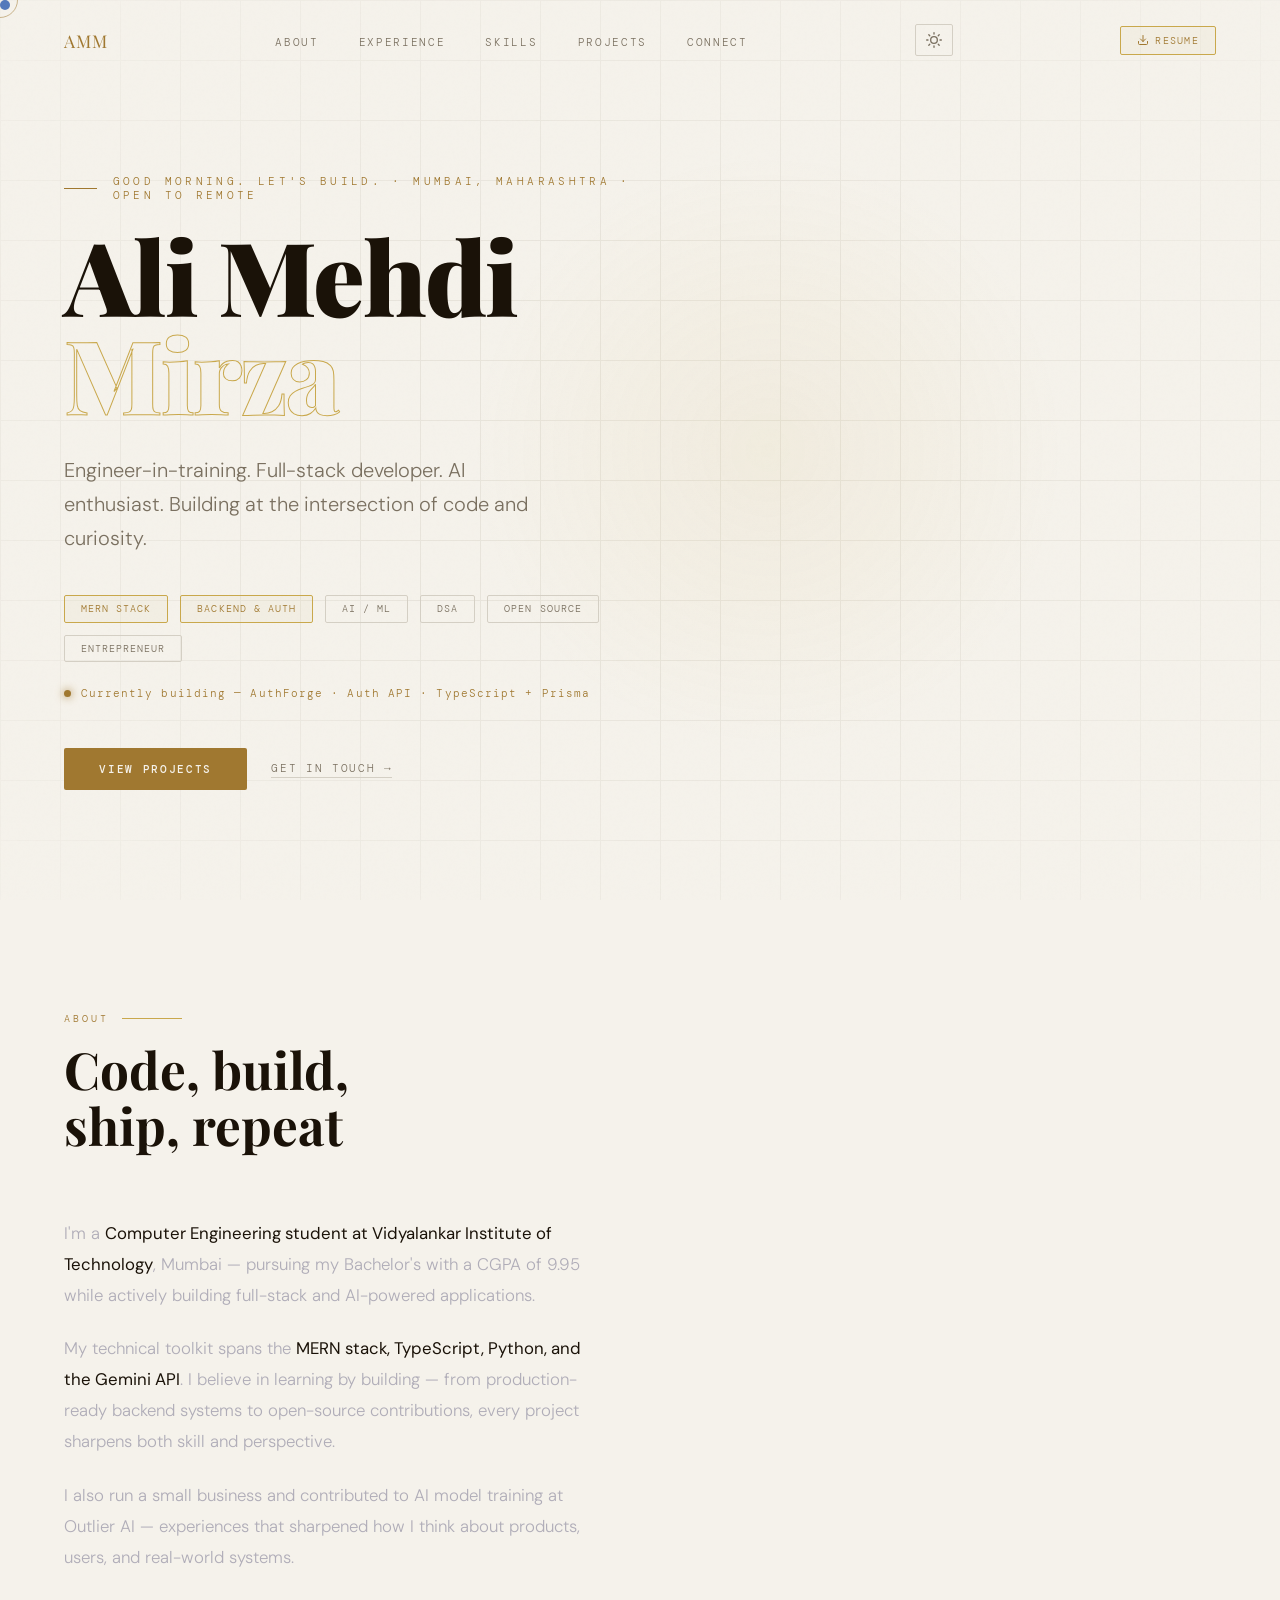
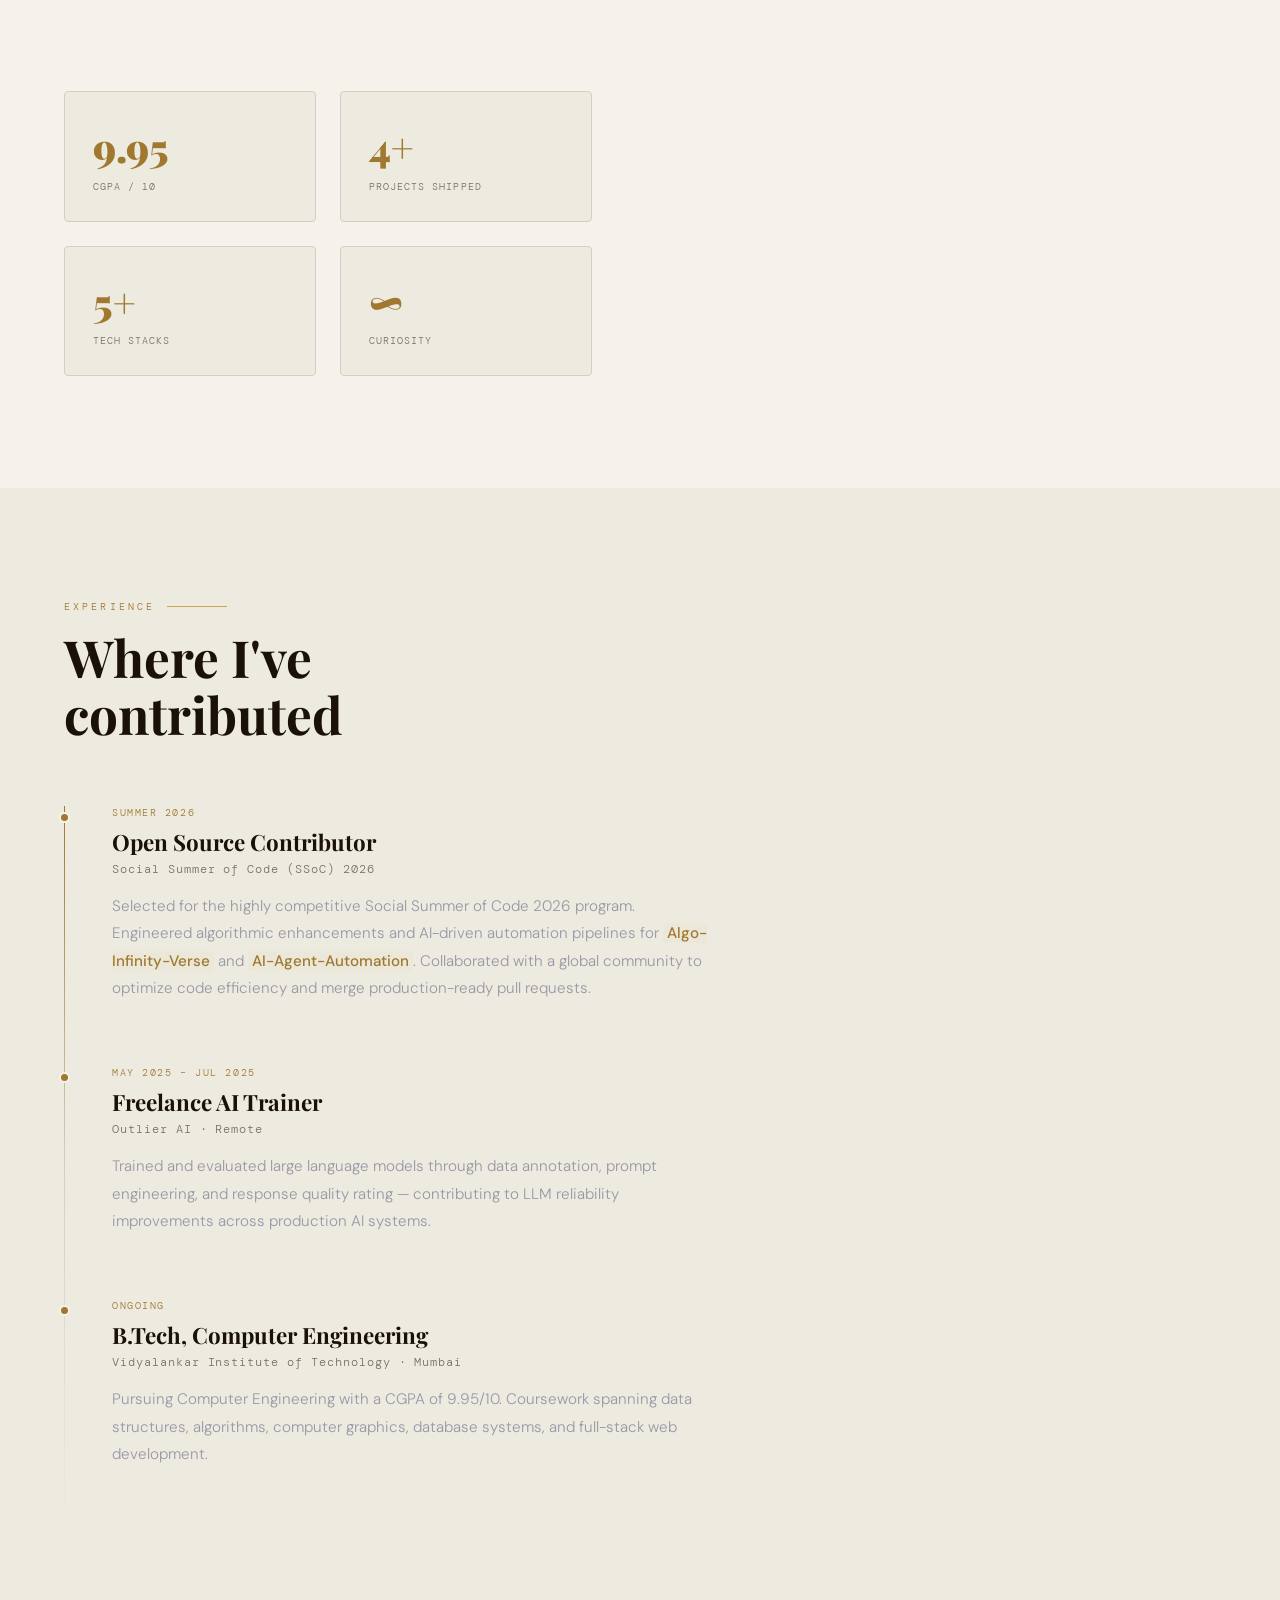
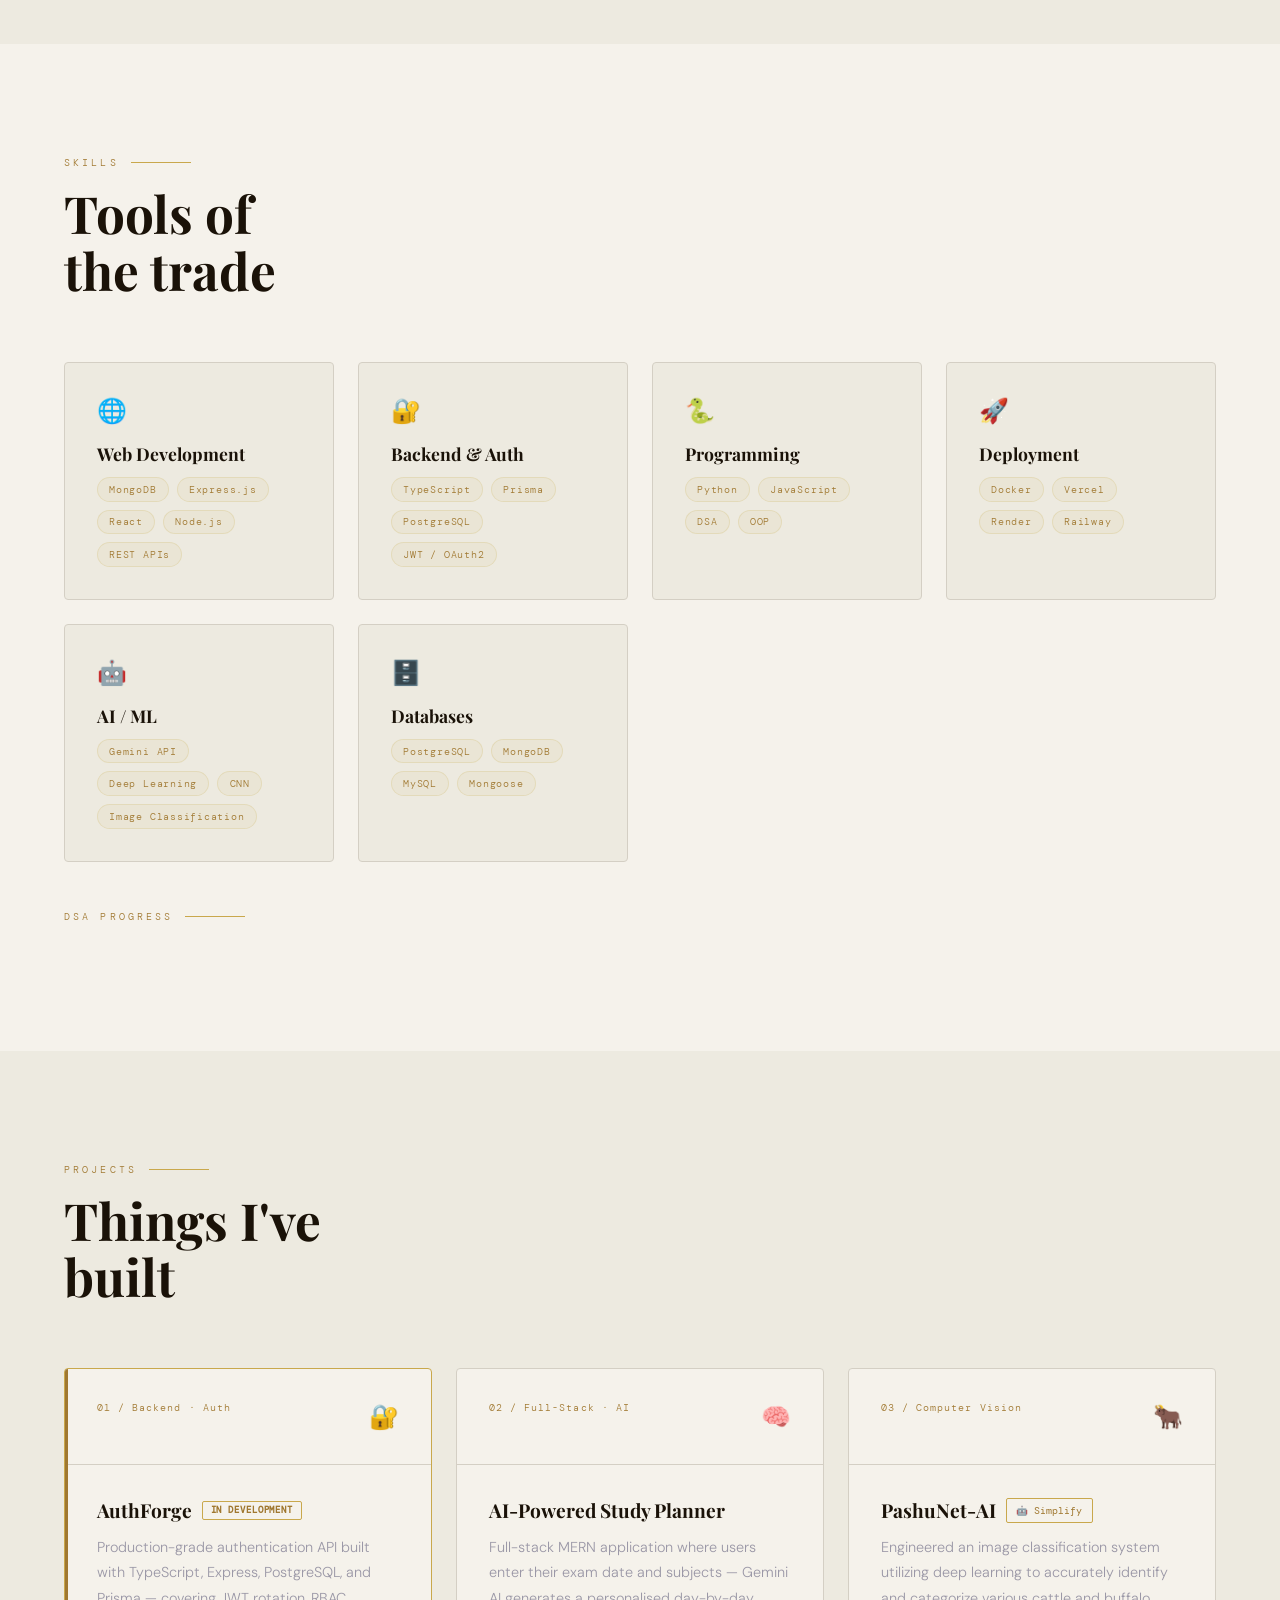
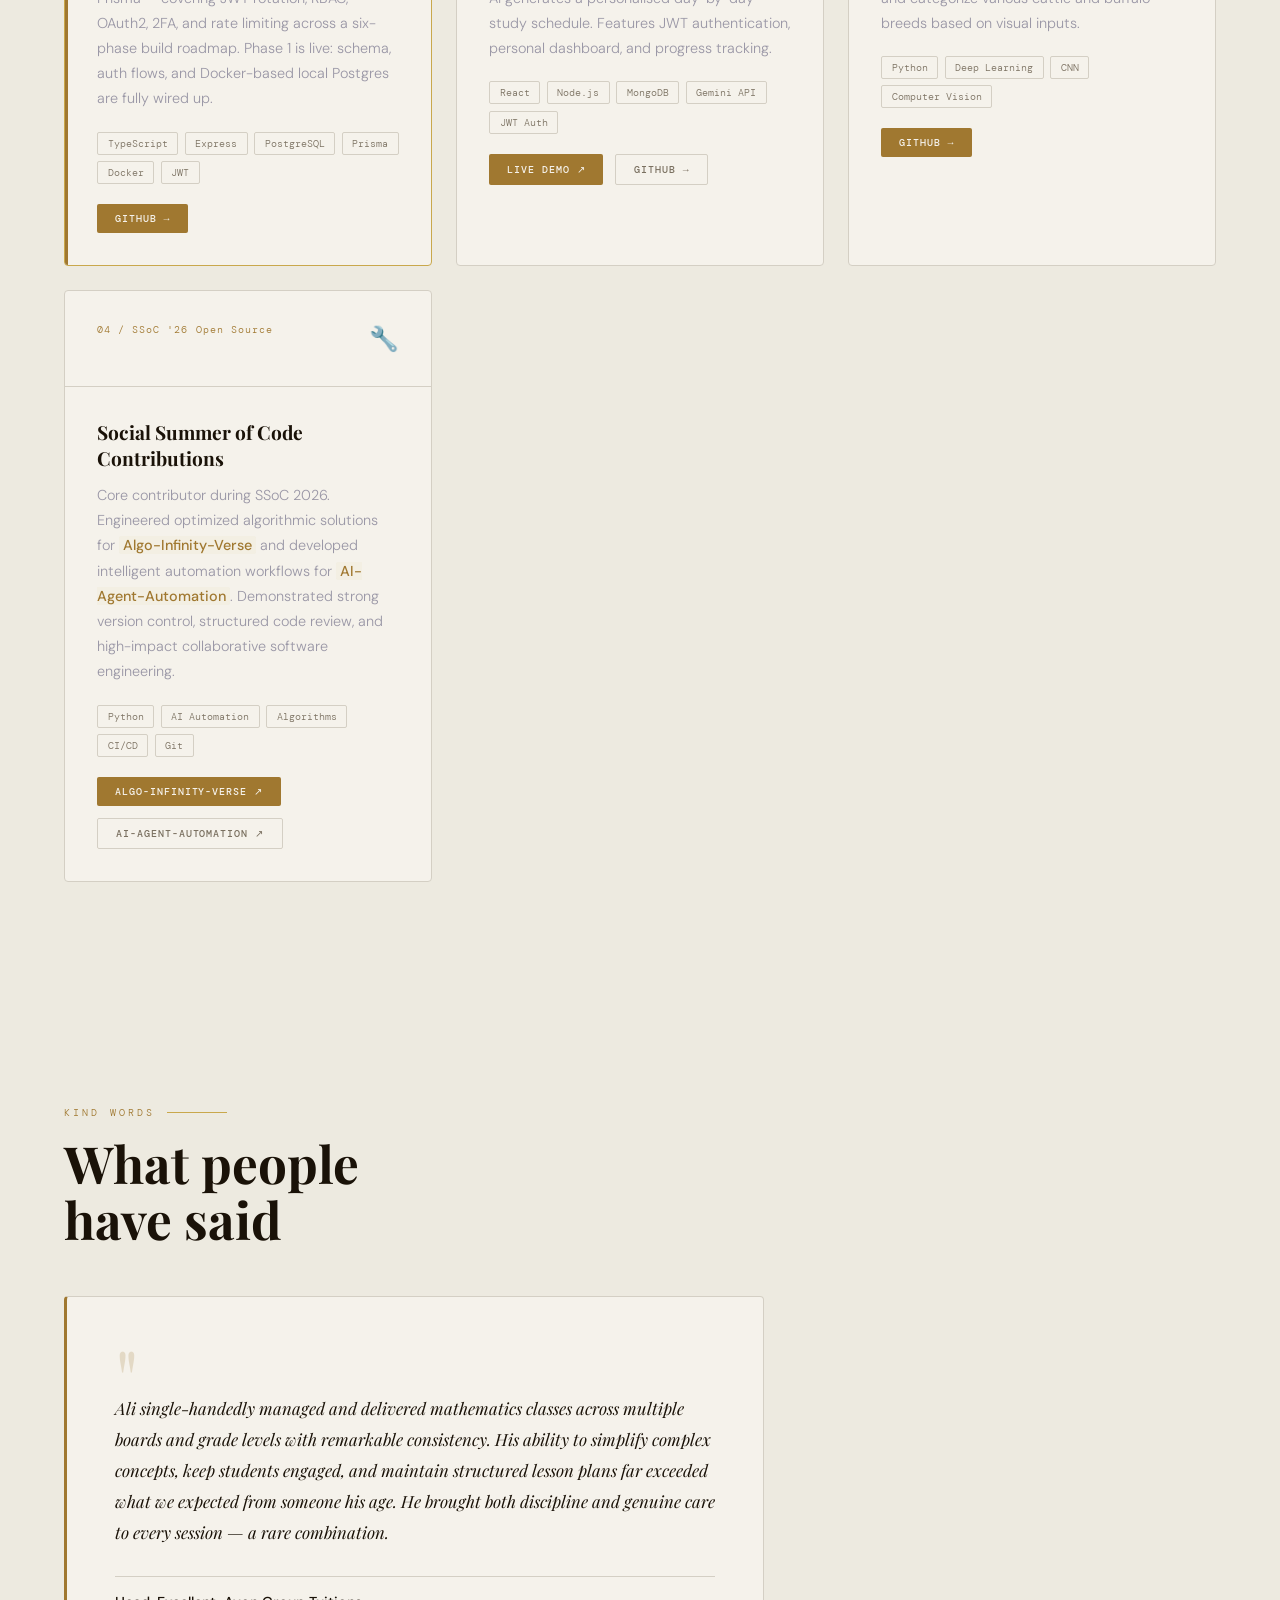
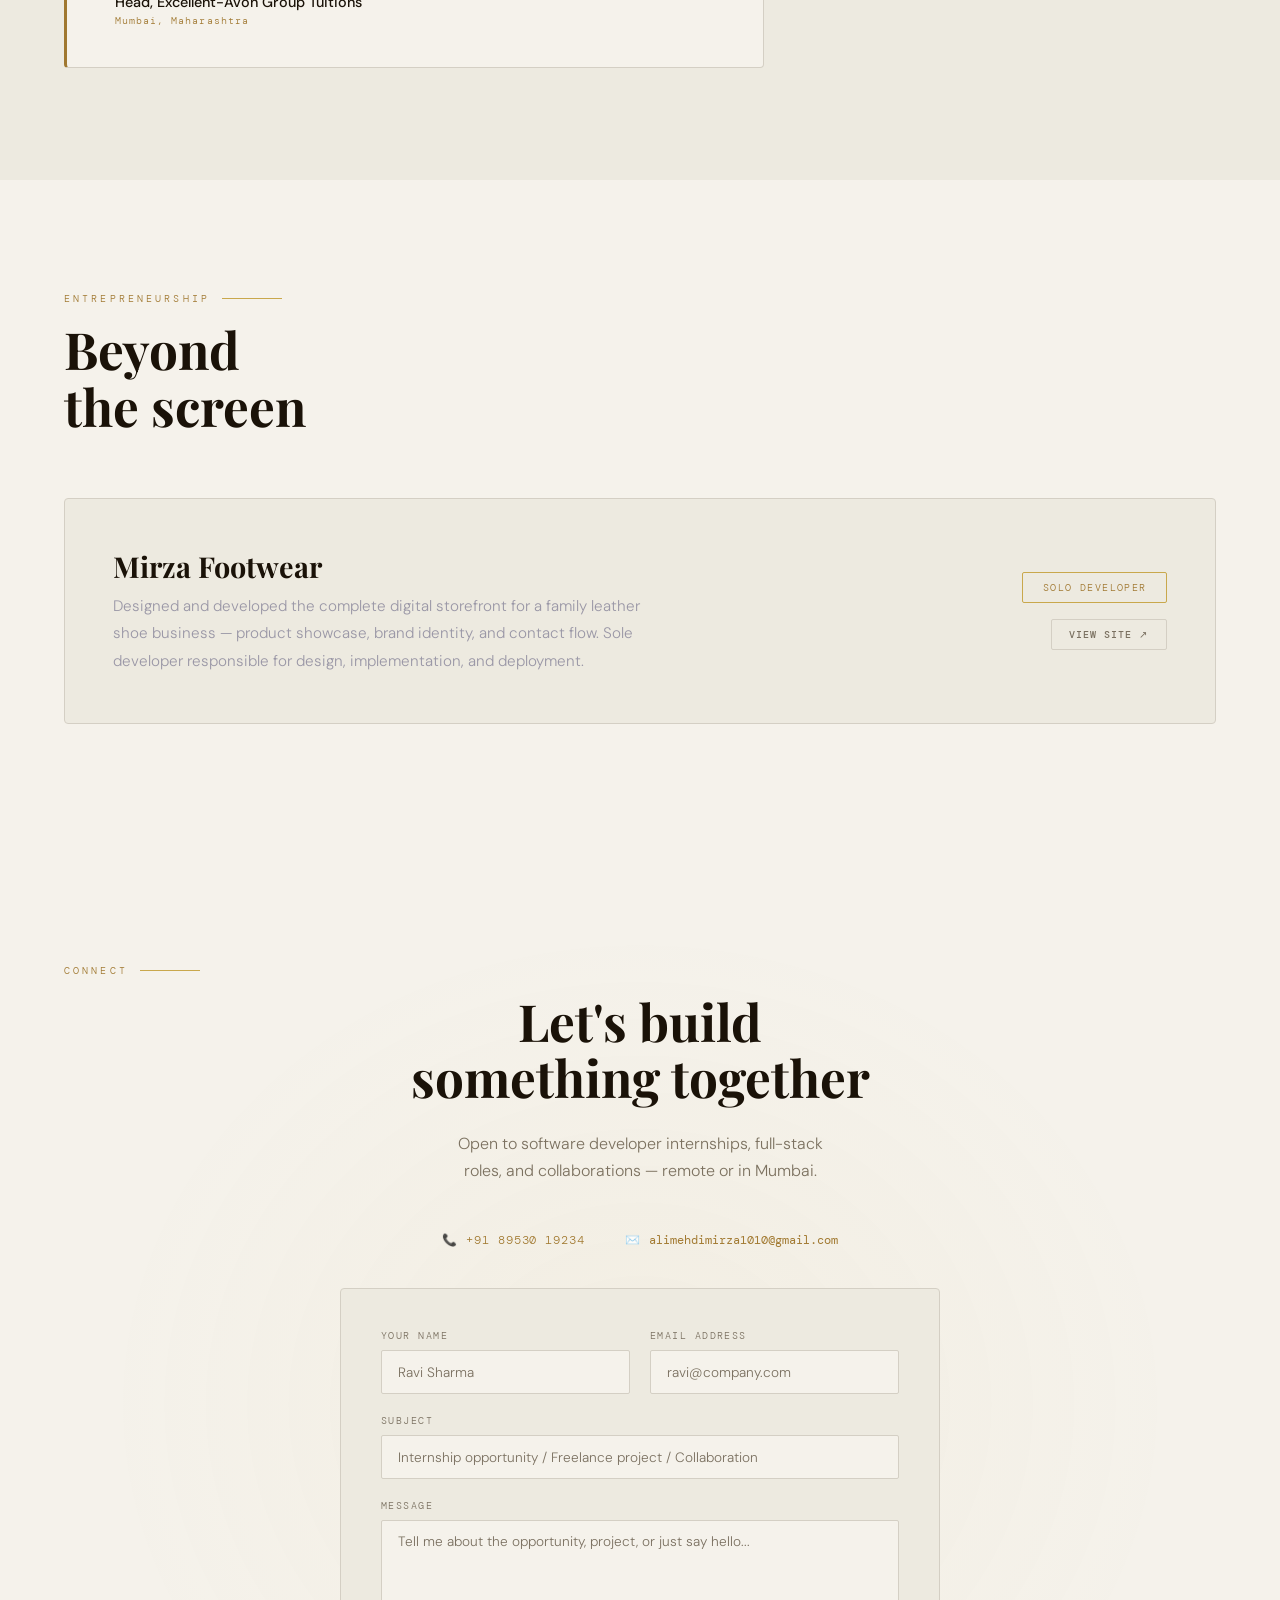
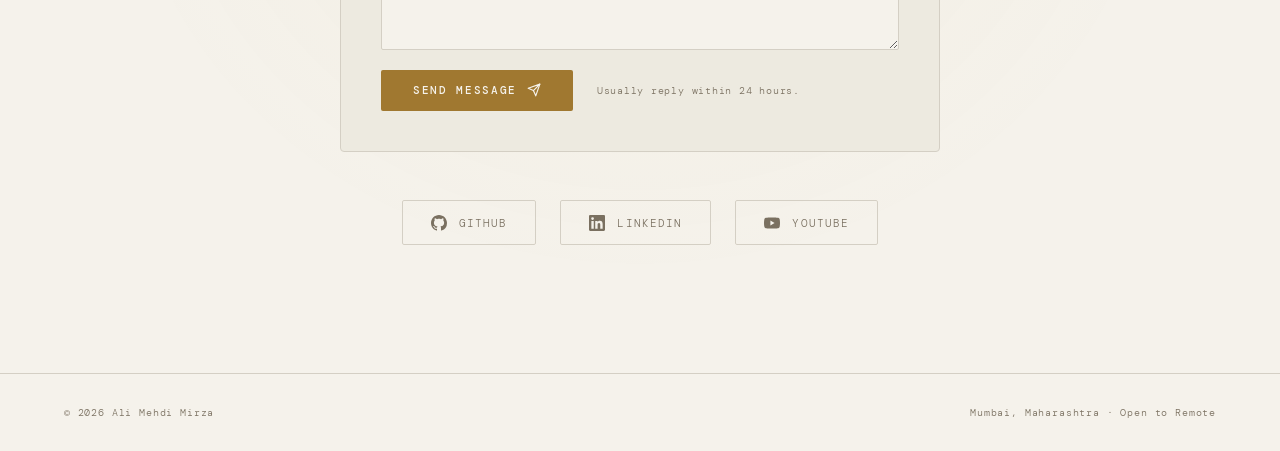
==== index.html @ aebfd2f5 "Remove 'More Things coming soon' message Removed placeholder text for upcoming features." ====
<!DOCTYPE html>
<html lang="en">
<head>
  <meta charset="UTF-8" />
  <meta name="viewport" content="width=device-width, initial-scale=1.0"/>

  <title>Ali Mehdi Mirza — Full Stack Developer & AI Enthusiast | Mumbai</title>
  <meta name="description" content="Ali Mehdi Mirza is a Computer Engineering student at VIT Mumbai with a CGPA of 9.95. Full-stack MERN developer, AI/ML enthusiast, and open source contributor. Open to software developer internships." />
  <meta name="keywords" content="Ali Mehdi Mirza, full stack developer Mumbai, MERN stack developer, software developer intern, VIT Mumbai, React developer, Node.js developer, AI ML developer Mumbai, Social Summer of Code, SSoC 2026" />
  <meta name="author" content="Ali Mehdi Mirza" />
  <link rel="canonical" href="https://ali0786mehdi.github.io/Ali_Portfolio/" />
  <link rel="icon" type="image/png" href="/favicon-96x96.png" />
  <meta name="theme-color" content="#0a0a0b" />

  <meta property="og:type" content="website" />
  <meta property="og:url" content="https://ali0786mehdi.github.io/Ali_Portfolio/" />
  <meta property="og:title" content="Ali Mehdi Mirza — Full Stack Developer & AI Enthusiast" />
  <meta property="og:description" content="Computer Engineering student at VIT Mumbai with CGPA 9.95. Building full-stack and AI-powered applications. Open to software developer internships." />
  <meta property="og:image" content="https://ali0786mehdi.github.io/Ali_Portfolio/Portfolioali.png" />

  <meta name="twitter:card" content="summary_large_image" />
  <meta name="twitter:title" content="Ali Mehdi Mirza — Full Stack Developer" />
  <meta name="twitter:description" content="MERN stack developer and AI enthusiast. CGPA 9.95. Open to software developer internships in Mumbai or remote." />
  <meta name="twitter:image" content="https://ali0786mehdi.github.io/Ali_Portfolio/Portfolioali.png" />

  <script type="application/ld+json">
  {
    "@context": "https://schema.org",
    "@type": "Person",
    "name": "Ali Mehdi Mirza",
    "url": "https://ali0786mehdi.github.io/Ali_Portfolio/",
    "email": "alimehdimirza1010@gmail.com",
    "jobTitle": "Software Developer Intern",
    "worksFor": { "@type": "Organization", "name": "Vidyalankar Institute of Technology" },
    "address": { "@type": "PostalAddress", "addressLocality": "Mumbai", "addressRegion": "Maharashtra", "addressCountry": "IN" },
    "sameAs": [
      "https://github.com/ali0786mehdi",
      "https://www.linkedin.com/in/ali-mehdi-mirza-2ba8a624b",
      "https://www.youtube.com/@AliMehdi1010",
      "https://leetcode.com/u/Ali_mehdi_mirza"
    ]
  }
  </script>

  <link rel="preconnect" href="https://fonts.googleapis.com">
  <link rel="preconnect" href="https://fonts.gstatic.com" crossorigin>
  <link href="https://fonts.googleapis.com/css2?family=Playfair+Display:wght@400;700;900&family=DM+Mono:wght@300;400;500&family=DM+Sans:wght@300;400;500&display=swap" rel="stylesheet"/>
  <link rel="stylesheet" href="style.css">
</head>
<body>

  <div class="cursor" id="cursor" aria-hidden="true"></div>
  <div class="cursor-ring" id="cursorRing" aria-hidden="true"></div>
  <div id="progress-bar"></div>

  <nav id="navbar">
    <div class="nav-logo">AMM</div>
    <ul class="nav-links">
      <li><a href="#about">About</a></li>
      <li><a href="#experience">Experience</a></li>
      <li><a href="#skills">Skills</a></li>
      <li><a href="#projects">Projects</a></li>
      <li><a href="#connect">Connect</a></li>
    </ul>
    <button id="theme-toggle" class="theme-toggle" aria-label="Toggle light/dark mode">
      <svg id="icon-moon" xmlns="http://www.w3.org/2000/svg" width="16" height="16" viewBox="0 0 24 24" fill="none" stroke="currentColor" stroke-width="2" stroke-linecap="round" stroke-linejoin="round"><path d="M21 12.79A9 9 0 1 1 11.21 3 7 7 0 0 0 21 12.79z"/></svg>
      <svg id="icon-sun" xmlns="http://www.w3.org/2000/svg" width="16" height="16" viewBox="0 0 24 24" fill="none" stroke="currentColor" stroke-width="2" stroke-linecap="round" stroke-linejoin="round" style="display:none;"><circle cx="12" cy="12" r="5"/><line x1="12" y1="1" x2="12" y2="3"/><line x1="12" y1="21" x2="12" y2="23"/><line x1="4.22" y1="4.22" x2="5.64" y2="5.64"/><line x1="18.36" y1="18.36" x2="19.78" y2="19.78"/><line x1="1" y1="12" x2="3" y2="12"/><line x1="21" y1="12" x2="23" y2="12"/><line x1="4.22" y1="19.78" x2="5.64" y2="18.36"/><line x1="18.36" y1="5.64" x2="19.78" y2="4.22"/></svg>
    </button>
    <!-- NOTE: rename this file (no spaces/parens) and update the href -->
    <a href="AMM_Resume_internship%20(1).pdf" target="_blank" rel="noopener noreferrer" class="nav-resume-btn">
      <svg width="12" height="12" viewBox="0 0 24 24" fill="none" stroke="currentColor" stroke-width="2" stroke-linecap="round" stroke-linejoin="round"><path d="M21 15v4a2 2 0 0 1-2 2H5a2 2 0 0 1-2-2v-4"/><polyline points="7 10 12 15 17 10"/><line x1="12" y1="15" x2="12" y2="3"/></svg>
      Resume
    </a>
  </nav>

  <section class="hero" id="hero">
    <div class="hero-grid-bg" aria-hidden="true"></div>
    <div class="hero-glow" aria-hidden="true"></div>
    <div class="hero-wrapper">
      <div class="hero-content">
        <div class="hero-eyebrow" id="smart-greeting">Mumbai, Maharashtra · Open to Remote</div>
        <h1>Ali Mehdi<br/><em>Mirza</em></h1>
        <p class="hero-subtitle">
          Engineer-in-training. Full-stack developer.
          AI enthusiast. Building at the intersection
          of code and curiosity.
        </p>
        <div class="hero-tags">
          <span class="tag active">MERN Stack</span>
          <span class="tag active">Backend & Auth</span>
          <span class="tag">AI / ML</span>
          <span class="tag">DSA</span>
          <span class="tag">Open Source</span>
          <span class="tag">Entrepreneur</span>
        </div>
        <div class="currently-building">
          <span class="pulse-dot" aria-hidden="true"></span>
          Currently building — AuthForge · Auth API · TypeScript + Prisma
        </div>
        <div class="hero-cta">
          <a href="#projects" class="btn-primary">View Projects</a>
          <a href="#connect" class="btn-ghost">Get in touch →</a>
        </div>
      </div>
      <div class="hero-photo-wrapper">
        <div class="hero-photo-ring"></div>
        <img src="profile.jpeg" alt="Ali Mehdi Mirza — Full Stack Developer" class="hero-photo" width="300" height="300" loading="eager" onerror="this.parentElement.style.display='none'" />
      </div>
    </div>
  </section>

  <section id="about">
    <div class="section-label" data-animate-left>About</div>
    <h2 data-animate>Code, build,<br/>ship, repeat</h2>
    <div class="about-grid" data-animate>
      <div class="about-text">
        <p>I'm a <strong>Computer Engineering student at Vidyalankar Institute of Technology</strong>, Mumbai — pursuing my Bachelor's with a CGPA of 9.95 while actively building full-stack and AI-powered applications.</p>
        <p>My technical toolkit spans the <strong>MERN stack, TypeScript, Python, and the Gemini API</strong>. I believe in learning by building — from production-ready backend systems to open-source contributions, every project sharpens both skill and perspective.</p>
        <p>I also run a small business and contributed to AI model training at Outlier AI — experiences that sharpened how I think about products, users, and real-world systems.</p>
      </div>
      <div class="github-stats">
        <img src="https://github-readme-streak-stats.herokuapp.com?user=ali0786mehdi&theme=dark&hide_border=true&background=0a0a0b&ring=c9a84c&fire=c9a84c&currStreakLabel=c9a84c&sideLabels=c9a84c&dates=6b6b7a&sideNums=f8f6f1" alt="GitHub Streak Stats — Ali Mehdi Mirza" width="480" height="195" loading="lazy" onerror="this.style.display='none'" style="width:100%;max-width:480px;border-radius:4px;display:block;margin-bottom:2rem;"/>
      </div>
      <div class="stat-grid">
        <div class="stat-box"><div class="stat-num">9.95</div><div class="stat-desc">CGPA / 10</div></div>
        <div class="stat-box"><div class="stat-num">4+</div><div class="stat-desc">Projects Shipped</div></div>
        <div class="stat-box"><div class="stat-num">5+</div><div class="stat-desc">Tech Stacks</div></div>
        <div class="stat-box"><div class="stat-num">∞</div><div class="stat-desc">Curiosity</div></div>
      </div>
    </div>
  </section>

  <section id="experience" class="experience">
    <div class="section-label" data-animate-left>Experience</div>
    <h2 data-animate>Where I've<br/>contributed</h2>
    <div class="timeline">
      <div class="timeline-item">
        <div class="timeline-dot"></div>
        <div class="timeline-date">Summer 2026</div>
        <div class="timeline-role">Open Source Contributor</div>
        <div class="timeline-company">Social Summer of Code (SSoC) 2026</div>
        <p class="timeline-desc">Selected for the highly competitive Social Summer of Code 2026 program. Engineered algorithmic enhancements and AI-driven automation pipelines for <strong>Algo-Infinity-Verse</strong> and <strong>AI-Agent-Automation</strong>. Collaborated with a global community to optimize code efficiency and merge production-ready pull requests.</p>
      </div>
      <div class="timeline-item">
        <div class="timeline-dot"></div>
        <div class="timeline-date">May 2025 – Jul 2025</div>
        <div class="timeline-role">Freelance AI Trainer</div>
        <div class="timeline-company">Outlier AI · Remote</div>
        <p class="timeline-desc">Trained and evaluated large language models through data annotation, prompt engineering, and response quality rating — contributing to LLM reliability improvements across production AI systems.</p>
      </div>
      <div class="timeline-item">
        <div class="timeline-dot"></div>
        <div class="timeline-date">Ongoing</div>
        <div class="timeline-role">B.Tech, Computer Engineering</div>
        <div class="timeline-company">Vidyalankar Institute of Technology · Mumbai</div>
        <p class="timeline-desc">Pursuing Computer Engineering with a CGPA of 9.95/10. Coursework spanning data structures, algorithms, computer graphics, database systems, and full-stack web development.</p>
      </div>
    </div>
  </section>

  <section id="skills">
    <div class="section-label" data-animate-left>Skills</div>
    <h2 data-animate>Tools of<br/>the trade</h2>
    <div class="skills-layout">
      <div class="skill-card">
        <div class="skill-icon">🌐</div>
        <div class="skill-title">Web Development</div>
        <div class="skill-items"><span class="skill-pill">MongoDB</span><span class="skill-pill">Express.js</span><span class="skill-pill">React</span><span class="skill-pill">Node.js</span><span class="skill-pill">REST APIs</span></div>
      </div>
      <div class="skill-card">
        <div class="skill-icon">🔐</div>
        <div class="skill-title">Backend & Auth</div>
        <div class="skill-items"><span class="skill-pill">TypeScript</span><span class="skill-pill">Prisma</span><span class="skill-pill">PostgreSQL</span><span class="skill-pill">JWT / OAuth2</span></div>
      </div>
      <div class="skill-card">
        <div class="skill-icon">🐍</div>
        <div class="skill-title">Programming</div>
        <div class="skill-items"><span class="skill-pill">Python</span><span class="skill-pill">JavaScript</span><span class="skill-pill">DSA</span><span class="skill-pill">OOP</span></div>
      </div>
      <div class="skill-card">
        <div class="skill-icon">🚀</div>
        <div class="skill-title">Deployment</div>
        <div class="skill-items"><span class="skill-pill">Docker</span><span class="skill-pill">Vercel</span><span class="skill-pill">Render</span><span class="skill-pill">Railway</span></div>
      </div>
      <div class="skill-card">
        <div class="skill-icon">🤖</div>
        <div class="skill-title">AI / ML</div>
        <div class="skill-items"><span class="skill-pill">Gemini API</span><span class="skill-pill">Deep Learning</span><span class="skill-pill">CNN</span><span class="skill-pill">Image Classification</span></div>
      </div>
      <div class="skill-card">
        <div class="skill-icon">🗄️</div>
        <div class="skill-title">Databases</div>
        <div class="skill-items"><span class="skill-pill">PostgreSQL</span><span class="skill-pill">MongoDB</span><span class="skill-pill">MySQL</span><span class="skill-pill">Mongoose</span></div>
      </div>
    </div>
    <div class="leetcode-stats">
      <div class="section-label" style="margin-top:3rem;">DSA Progress</div>
      <img src="https://leetcard.jacoblin.cool/Ali_mehdi_mirza?theme=dark&font=Poppins&ext=contest&border=0&radius=4" alt="LeetCode Stats — Ali Mehdi Mirza" width="500" height="200" loading="lazy" onerror="this.style.display='none'" style="margin-top:1.5rem;width:100%;max-width:500px;border-radius:4px;display:block;"/>
    </div>
  </section>

  <section id="projects" class="projects">
    <div class="section-label" data-animate-left>Projects</div>
    <h2 data-animate>Things I've<br/>built</h2>
    <div class="projects-grid">

      <div class="project-card project-card--featured">
        <div class="project-header">
          <span class="project-num">01 / Backend · Auth</span>
          <span class="project-icon">🔐</span>
        </div>
        <div class="project-body">
          <div class="project-title">AuthForge <span class="wip-badge">In Development</span></div>
          <p class="project-desc">Production-grade authentication API built with TypeScript, Express, PostgreSQL, and Prisma — covering JWT rotation, RBAC, OAuth2, 2FA, and rate limiting across a six-phase build roadmap. Phase 1 is live: schema, auth flows, and Docker-based local Postgres are fully wired up.</p>
          <div class="project-stack">
            <span class="stack-tag">TypeScript</span><span class="stack-tag">Express</span><span class="stack-tag">PostgreSQL</span><span class="stack-tag">Prisma</span><span class="stack-tag">Docker</span><span class="stack-tag">JWT</span>
          </div>
          <div class="project-links">
            <a href="https://github.com/ali0786mehdi/authforge" target="_blank" rel="noopener noreferrer" class="project-link-btn">GitHub →</a>
          </div>
        </div>
      </div>

      <div class="project-card">
        <div class="project-header">
          <span class="project-num">02 / Full-Stack · AI</span>
          <span class="project-icon">🧠</span>
        </div>
        <div class="project-body">
          <div class="project-title">AI-Powered Study Planner</div>
          <p class="project-desc">Full-stack MERN application where users enter their exam date and subjects — Gemini AI generates a personalised day-by-day study schedule. Features JWT authentication, personal dashboard, and progress tracking.</p>
          <div class="project-stack">
            <span class="stack-tag">React</span><span class="stack-tag">Node.js</span><span class="stack-tag">MongoDB</span><span class="stack-tag">Gemini API</span><span class="stack-tag">JWT Auth</span>
          </div>
          <div class="project-links">
            <a href="https://ai-study-planner-using-gemini.vercel.app/" target="_blank" rel="noopener noreferrer" class="project-link-btn">Live Demo ↗</a>
            <!-- NOTE: replace with your real repo path -->
            <a href="https://github.com/ali0786mehdi/ai-study-planner" target="_blank" rel="noopener noreferrer" class="project-link-btn ghost">GitHub →</a>
          </div>
        </div>
      </div>

      <div class="project-card">
        <div class="project-header">
          <span class="project-num">03 / Computer Vision</span>
          <span class="project-icon">🐂</span>
        </div>
        <div class="project-body">
          <div class="project-title">
            PashuNet-AI
            <button class="simplify-btn" onclick="toggleAI(this, 'pashunet')">🤖 Simplify</button>
          </div>
          <p class="project-desc" id="desc-pashunet-tech">Engineered an image classification system utilizing deep learning to accurately identify and categorize various cattle and buffalo breeds based on visual inputs.</p>
          <p class="project-desc project-desc--simple" id="desc-pashunet-simple"><em>Plain English:</em> an app that looks at a photo of a cow or buffalo and instantly tells you the breed.</p>
          <div class="project-stack">
            <span class="stack-tag">Python</span><span class="stack-tag">Deep Learning</span><span class="stack-tag">CNN</span><span class="stack-tag">Computer Vision</span>
          </div>
          <div class="project-links">
            <a href="https://github.com/ali0786mehdi/pashunet-ai" target="_blank" rel="noopener noreferrer" class="project-link-btn">GitHub →</a>
          </div>
        </div>
      </div>

      <div class="project-card">
        <div class="project-header">
          <span class="project-num">04 / SSoC '26 Open Source</span>
          <span class="project-icon">🔧</span>
        </div>
        <div class="project-body">
          <div class="project-title">Social Summer of Code Contributions</div>
          <p class="project-desc">Core contributor during SSoC 2026. Engineered optimized algorithmic solutions for <strong>Algo-Infinity-Verse</strong> and developed intelligent automation workflows for <strong>AI-Agent-Automation</strong>. Demonstrated strong version control, structured code review, and high-impact collaborative software engineering.</p>
          <div class="project-stack">
            <span class="stack-tag">Python</span><span class="stack-tag">AI Automation</span><span class="stack-tag">Algorithms</span><span class="stack-tag">CI/CD</span><span class="stack-tag">Git</span>
          </div>
          <div class="project-links">
            <a href="https://github.com/Eshajha19/Algo-Infinity-Verse" target="_blank" rel="noopener noreferrer" class="project-link-btn">Algo-Infinity-Verse ↗</a>
            <a href="https://github.com/vmDeshpande/ai-agent-automation" target="_blank" rel="noopener noreferrer" class="project-link-btn ghost">AI-Agent-Automation ↗</a>
          </div>
        </div>
      </div>

    </div>
  </section>

  <section id="testimonial">
    <div class="section-label" data-animate-left>Kind Words</div>
    <h2 data-animate>What people<br/>have said</h2>
    <div class="testimonial-card">
      <div class="testimonial-quote">"</div>
      <p class="testimonial-text">Ali single-handedly managed and delivered mathematics classes across multiple boards and grade levels with remarkable consistency. His ability to simplify complex concepts, keep students engaged, and maintain structured lesson plans far exceeded what we expected from someone his age. He brought both discipline and genuine care to every session — a rare combination.</p>
      <div class="testimonial-author">
        <div class="testimonial-name">Head, Excellent-Avon Group Tuitions</div>
        <div class="testimonial-role">Mumbai, Maharashtra</div>
      </div>
    </div>
  </section>

  <section id="ventures">
    <div class="section-label" data-animate-left>Entrepreneurship</div>
    <h2 data-animate>Beyond<br/>the screen</h2>
    <div class="venture-card">
      <div>
        <div class="venture-title">Mirza Footwear</div>
        <p class="venture-desc">Designed and developed the complete digital storefront for a family leather shoe business — product showcase, brand identity, and contact flow. Sole developer responsible for design, implementation, and deployment.</p>
      </div>
      <div class="venture-side">
        <div class="venture-badge">Solo Developer</div>
        <!-- NOTE: swap in your real Mirza Footwear site URL -->
        <a href="#" target="_blank" rel="noopener noreferrer" class="project-link-btn ghost">View Site ↗</a>
      </div>
    </div>
  </section>

  <section id="connect" class="connect">
    <div class="section-label" data-animate-left>Connect</div>
    <h2 data-animate>Let's build<br/>something together</h2>
    <p>Open to software developer internships, full-stack roles, and collaborations — remote or in Mumbai.</p>

    <div class="connect-quicklinks">
      <span class="connect-item">📞 <a href="tel:+918953019234">+91 89530 19234</a></span>
      <span class="connect-item">✉️ <button class="email-btn" onclick="copyEmail(this)">alimehdimirza1010@gmail.com</button></span>
    </div>

    <form id="contact-form" action="https://formspree.io/f/xbdwnqqy" method="POST" class="contact-form">
      <div class="form-row">
        <div class="form-group">
          <label for="name">Your Name</label>
          <input type="text" id="name" name="name" placeholder="Ravi Sharma" required />
        </div>
        <div class="form-group">
          <label for="email">Email Address</label>
          <input type="email" id="email" name="email" placeholder="ravi@company.com" required />
        </div>
      </div>
      <div class="form-group">
        <label for="subject">Subject</label>
        <input type="text" id="subject" name="subject" placeholder="Internship opportunity / Freelance project / Collaboration" />
      </div>
      <div class="form-group">
        <label for="message">Message</label>
        <textarea id="message" name="message" rows="5" placeholder="Tell me about the opportunity, project, or just say hello..." required></textarea>
      </div>
      <div class="form-footer">
        <button type="submit" class="btn-primary form-submit" id="submit-btn">
          <span id="submit-text">Send Message</span>
          <svg id="submit-icon" width="14" height="14" viewBox="0 0 24 24" fill="none" stroke="currentColor" stroke-width="2" stroke-linecap="round" stroke-linejoin="round"><line x1="22" y1="2" x2="11" y2="13"/><polygon points="22 2 15 22 11 13 2 9 22 2"/></svg>
        </button>
        <p class="form-note">Usually reply within 24 hours.</p>
      </div>
      <div id="form-success" class="form-message form-success" style="display:none;">✓ Message sent! I'll get back to you soon.</div>
      <div id="form-error" class="form-message form-error" style="display:none;">Something went wrong. Please email me directly at alimehdimirza1010@gmail.com</div>
    </form>

    <div class="social-links">
      <a href="https://github.com/ali0786mehdi" target="_blank" rel="noopener noreferrer" class="social-link">
        <svg viewBox="0 0 24 24" fill="currentColor"><path d="M12 0C5.37 0 0 5.37 0 12c0 5.31 3.435 9.795 8.205 11.385.6.105.825-.255.825-.57 0-.285-.015-1.23-.015-2.235-3.015.555-3.795-.735-4.035-1.41-.135-.345-.72-1.41-1.23-1.695-.42-.225-1.02-.78-.015-.795.945-.015 1.62.87 1.845 1.23 1.08 1.815 2.805 1.305 3.495.99.105-.78.42-1.305.765-1.605-2.67-.3-5.46-1.335-5.46-5.925 0-1.305.465-2.385 1.23-3.225-.12-.3-.54-1.53.12-3.18 0 0 1.005-.315 3.3 1.23.96-.27 1.98-.405 3-.405s2.04.135 3 .405c2.295-1.56 3.3-1.23 3.3-1.23.66 1.65.24 2.88.12 3.18.765.84 1.23 1.905 1.23 3.225 0 4.605-2.805 5.625-5.475 5.925.435.375.81 1.095.81 2.22 0 1.605-.015 2.895-.015 3.3 0 .315.225.69.825.57A12.02 12.02 0 0 0 24 12c0-6.63-5.37-12-12-12z"/></svg>
        GitHub
      </a>
      <a href="https://www.linkedin.com/in/ali-mehdi-mirza-2ba8a624b/" target="_blank" rel="noopener noreferrer" class="social-link">
        <svg viewBox="0 0 24 24" fill="currentColor"><path d="M20.447 20.452h-3.554v-5.569c0-1.328-.027-3.037-1.852-3.037-1.853 0-2.136 1.445-2.136 2.939v5.667H9.351V9h3.414v1.561h.046c.477-.9 1.637-1.85 3.37-1.85 3.601 0 4.267 2.37 4.267 5.455v6.286zM5.337 7.433a2.062 2.062 0 0 1-2.063-2.065 2.064 2.064 0 1 1 2.063 2.065zm1.782 13.019H3.555V9h3.564v11.452zM22.225 0H1.771C.792 0 0 .774 0 1.729v20.542C0 23.227.792 24 1.771 24h20.451C23.2 24 24 23.227 24 22.271V1.729C24 .774 23.2 0 22.222 0h.003z"/></svg>
        LinkedIn
      </a>
      <a href="https://www.youtube.com/@AliMehdi1010" target="_blank" rel="noopener noreferrer" class="social-link">
        <svg viewBox="0 0 24 24" fill="currentColor"><path d="M23.495 6.205a3.007 3.007 0 0 0-2.088-2.088c-1.87-.501-9.396-.501-9.396-.501s-7.507-.01-9.396.501A3.007 3.007 0 0 0 .527 6.205a31.247 31.247 0 0 0-.522 5.805 31.247 31.247 0 0 0 .522 5.783 3.007 3.007 0 0 0 2.088 2.088c1.868.502 9.396.502 9.396.502s7.506 0 9.396-.502a3.007 3.007 0 0 0 2.088-2.088 31.247 31.247 0 0 0 .5-5.783 31.247 31.247 0 0 0-.5-5.805zM9.609 15.601V8.408l6.264 3.602z"/></svg>
        YouTube
      </a>
    </div>
  </section>

  <footer>
    <span>© 2026 Ali Mehdi Mirza</span>
    <span>Mumbai, Maharashtra · Open to Remote</span>
  </footer>

  <script src="script.js"></script>
</body>
</html>
---- style.css ----
*, *::before, *::after { box-sizing: border-box; margin: 0; padding: 0; }
:root {
  --bg: #0a0a0b;
  --surface: #111114;
  --border: #1f1f26;
  --gold: #c9a84c;
  --gold-dim: #8a6e2f;
  --gold-glow: rgba(201, 168, 76, 0.15);
  --cream: #f0e8d5;
  --muted: #6b6b7a;
  --white: #f8f6f1;
  --accent: #3a7bd5;
}
#progress-bar {
  position: fixed;
  top: 0; left: 0;
  height: 2px;
  width: 0%;
  background: linear-gradient(90deg, var(--gold-dim), var(--gold));
  z-index: 9999;
  transition: width 0.1s ease;
}
html { scroll-behavior: smooth; scrollbar-width: thin; scrollbar-color: var(--gold-dim) var(--bg); }

body {
  background: var(--bg);
  color: var(--white);
  font-family: 'DM Sans', sans-serif;
  font-weight: 300;
  overflow-x: hidden;
  cursor: none;
}

/* Enforce custom cursor on interactives */
a, button, input, textarea { cursor: none; }

/* Custom Cursor */
.cursor {
  width: 10px; height: 10px;
  background: var(--gold);
  border-radius: 50%;
  position: fixed; top: 0; left: 0;
  pointer-events: none;
  z-index: 999;
  transition: transform 0.15s ease;
  mix-blend-mode: difference;
}
.cursor-ring {
  width: 36px; height: 36px;
  border: 1px solid var(--gold);
  border-radius: 50%;
  position: fixed; top: 0; left: 0;
  pointer-events: none;
  z-index: 998;
  transition: transform 0.4s ease, width 0.3s, height 0.3s, opacity 0.3s;
  opacity: 0.5;
}
.cursor-ring.hover-effect {
  width: 50px;
  height: 50px;
  background: rgba(201,168,76,0.1);
  border-color: var(--cream);
}

/* Noise overlay */
body::before {
  content: '';
  position: fixed;
  inset: 0;
  background-image: url("data:image/svg+xml,%3Csvg viewBox='0 0 256 256' xmlns='http://www.w3.org/2000/svg'%3E%3Cfilter id='noise'%3E%3CfeTurbulence type='fractalNoise' baseFrequency='0.9' numOctaves='4' stitchTiles='stitch'/%3E%3C/filter%3E%3Crect width='100%25' height='100%25' filter='url(%23noise)' opacity='0.04'/%3E%3C/svg%3E");
  pointer-events: none;
  z-index: -1;
  opacity: 0.4;
}

/* NAV */
nav {
  position: fixed; top: 0; left: 0; right: 0;
  z-index: 500;
  display: flex; justify-content: space-between; align-items: center;
  padding: 1.5rem 4rem;
  border-bottom: 1px solid transparent;
  transition: border-color 0.4s, background 0.4s;
}
nav.scrolled {
  border-color: var(--border);
  background: rgba(10,10,11,0.92);
  backdrop-filter: blur(12px);
}
.nav-logo {
  font-family: 'Playfair Display', serif;
  font-size: 1.1rem;
  letter-spacing: 0.05em;
  color: var(--gold);
}
.nav-links { display: flex; gap: 2.5rem; list-style: none; }
.nav-links a {
  font-family: 'DM Mono', monospace;
  font-size: 0.7rem;
  letter-spacing: 0.15em;
  text-transform: uppercase;
  color: var(--muted);
  text-decoration: none;
  transition: color 0.2s;
}
.nav-links a:hover { color: var(--gold); }
.nav-resume-btn {
  display: flex;
  align-items: center;
  gap: 0.4rem;
  font-family: 'DM Mono', monospace;
  font-size: 0.65rem;
  letter-spacing: 0.12em;
  text-transform: uppercase;
  color: var(--gold);
  text-decoration: none;
  border: 1px solid var(--gold-dim);
  padding: 0.45rem 1rem;
  border-radius: 2px;
  background: rgba(201,168,76,0.05);
  transition: background 0.2s, border-color 0.2s, color 0.2s, transform 0.2s, box-shadow 0.2s;
  white-space: nowrap;
  position: relative;
  z-index: 1000;
}
.nav-resume-btn:hover {
  background: rgba(201,168,76,0.12);
  border-color: var(--gold);
  color: var(--cream);
  transform: translateY(-1px);
  box-shadow: 0 4px 12px var(--gold-glow);
}
.nav-resume-btn svg { flex-shrink: 0; }

/* HERO */
.hero {
  min-height: 100vh;
  display: flex; align-items: center;
  padding: 8rem 4rem 4rem;
  position: relative;
  overflow: hidden;
}
.hero-grid-bg {
  position: absolute; inset: 0;
  background-image:
    linear-gradient(var(--border) 1px, transparent 1px),
    linear-gradient(90deg, var(--border) 1px, transparent 1px);
  background-size: 60px 60px;
  opacity: 0.4;
  mask-image: radial-gradient(ellipse 80% 80% at 50% 50%, black 30%, transparent 100%);
}
.hero-glow {
  position: absolute;
  width: 600px; height: 600px;
  background: radial-gradient(circle, rgba(201,168,76,0.08) 0%, transparent 70%);
  top: 50%; left: 60%; transform: translate(-50%, -50%);
  pointer-events: none;
}
.hero-wrapper {
  display: flex;
  align-items: center;
  justify-content: space-between;
  gap: 4rem;
  width: 100%;
  position: relative;
}
.hero-content { position: relative; max-width: 600px; }

/* HERO PHOTO */
.hero-photo-wrapper {
  position: relative;
  flex-shrink: 0;
  width: 300px;
  height: 300px;
  opacity: 0;
  animation: fadeUp 0.8s 1.2s forwards;
}
.hero-photo {
  width: 300px;
  height: 300px;
  object-fit: cover;
  border-radius: 4px;
  border: 1px solid var(--gold-dim);
  display: block;
  filter: grayscale(20%);
  transition: filter 0.3s ease, transform 0.3s ease, box-shadow 0.3s ease;
}
.hero-photo:hover {
  filter: grayscale(0%);
  transform: translateY(-4px);
  box-shadow: 0 12px 32px var(--gold-glow);
}
.hero-photo-ring {
  position: absolute;
  top: -10px;
  left: -10px;
  width: 300px;
  height: 300px;
  border: 1px solid var(--gold-dim);
  border-radius: 4px;
  opacity: 0.3;
  z-index: -1;
}
.hero-eyebrow {
  font-family: 'DM Mono', monospace;
  font-size: 0.7rem;
  letter-spacing: 0.3em;
  text-transform: uppercase;
  color: var(--gold);
  margin-bottom: 1.5rem;
  display: flex; align-items: center; gap: 1rem;
  opacity: 0;
  animation: fadeUp 0.8s 0.2s forwards;
}
.hero-eyebrow::before {
  content: '';
  width: 40px; height: 1px;
  background: var(--gold);
}
h1 {
  font-family: 'Playfair Display', serif;
  font-size: clamp(3.5rem, 8vw, 7rem);
  font-weight: 900;
  line-height: 0.95;
  letter-spacing: -0.02em;
  margin-bottom: 0.2em;
  opacity: 0;
  animation: fadeUp 0.8s 0.4s forwards;
}
h1 em {
  font-style: normal;
  color: transparent;
  -webkit-text-stroke: 1px var(--gold-dim);
}
.hero-subtitle {
  font-family: 'DM Sans', sans-serif;
  font-size: clamp(1rem, 2vw, 1.25rem);
  color: var(--muted);
  font-weight: 300;
  margin-top: 2rem;
  max-width: 480px;
  line-height: 1.7;
  opacity: 0;
  animation: fadeUp 0.8s 0.6s forwards;
}
.hero-tags {
  display: flex; flex-wrap: wrap; gap: 0.75rem;
  margin-top: 2.5rem;
  opacity: 0;
  animation: fadeUp 0.8s 0.8s forwards;
}
/* CURRENTLY BUILDING */
.currently-building {
  display: flex;
  align-items: center;
  gap: 0.6rem;
  font-family: 'DM Mono', monospace;
  font-size: 0.68rem;
  letter-spacing: 0.1em;
  color: var(--gold);
  margin-top: 1.5rem;
  opacity: 0;
  animation: fadeUp 0.8s 1.1s forwards;
}
.pulse-dot {
  width: 7px;
  height: 7px;
  background: var(--gold);
  border-radius: 50%;
  flex-shrink: 0;
  animation: pulse 2s infinite;
  box-shadow: 0 0 8px var(--gold);
}
@keyframes pulse {
  0%, 100% { opacity: 1; transform: scale(1); }
  50%        { opacity: 0.3; transform: scale(0.65); box-shadow: 0 0 2px transparent;}
}
.tag {
  font-family: 'DM Mono', monospace;
  font-size: 0.65rem;
  letter-spacing: 0.1em;
  text-transform: uppercase;
  padding: 0.4rem 1rem;
  border: 1px solid var(--border);
  color: var(--muted);
  border-radius: 2px;
}
.tag.active {
  border-color: var(--gold-dim);
  color: var(--gold);
  background: rgba(201,168,76,0.05);
}
.hero-cta {
  display: flex; gap: 1.5rem; align-items: center; flex-wrap: wrap;
  margin-top: 3rem;
  opacity: 0;
  animation: fadeUp 0.8s 1s forwards;
}
.btn-primary {
  padding: 0.85rem 2.2rem;
  background: var(--gold);
  color: var(--bg);
  font-family: 'DM Mono', monospace;
  font-size: 0.7rem;
  letter-spacing: 0.15em;
  text-transform: uppercase;
  text-decoration: none;
  font-weight: 500;
  border-radius: 2px;
  transition: background 0.2s, transform 0.2s, box-shadow 0.2s;
  position: relative;
  z-index: 1000;
  border: none;
}
.btn-primary:hover { 
  background: var(--cream); 
  transform: translateY(-2px); 
  box-shadow: 0 6px 20px var(--gold-glow);
}
.btn-ghost {
  font-family: 'DM Mono', monospace;
  font-size: 0.7rem;
  letter-spacing: 0.15em;
  text-transform: uppercase;
  color: var(--muted);
  text-decoration: none;
  border-bottom: 1px solid var(--border);
  padding-bottom: 2px;
  transition: color 0.2s, border-color 0.2s;
}
.btn-ghost:hover { color: var(--white); border-color: var(--white); }

/* SECTION COMMON */
section { padding: 7rem 4rem; }
.section-label {
  font-family: 'DM Mono', monospace;
  font-size: 0.65rem;
  letter-spacing: 0.3em;
  text-transform: uppercase;
  color: var(--gold);
  margin-bottom: 1rem;
  display: flex; align-items: center; gap: 0.75rem;
}
.section-label::after {
  content: '';
  flex: 1; max-width: 60px;
  height: 1px;
  background: var(--gold-dim);
}
h2 {
  font-family: 'Playfair Display', serif;
  font-size: clamp(2rem, 4vw, 3.5rem);
  font-weight: 700;
  line-height: 1.1;
  margin-bottom: 1rem;
}

/* ABOUT */
.about-grid {
  display: grid;
  grid-template-columns: 1fr 1fr;
  gap: 6rem;
  align-items: center;
  margin-top: 4rem;
}
.about-text p {
  font-size: 1.05rem;
  line-height: 1.85;
  color: #b0adb8;
  margin-bottom: 1.4rem;
}
.about-text p strong { color: var(--white); font-weight: 400; }

/* Global Text Highlights for SSoC Repos */
.timeline-desc strong, .project-desc strong {
  color: var(--gold);
  font-weight: 500;
  background: rgba(201, 168, 76, 0.05);
  padding: 0 4px;
  border-radius: 2px;
}

.stat-grid {
  display: grid;
  grid-template-columns: 1fr 1fr;
  gap: 1.5rem;
}
.stat-box {
  border: 1px solid var(--border);
  padding: 1.75rem;
  border-radius: 4px;
  background: var(--surface);
  position: relative;
  overflow: hidden;
  transition: border-color 0.3s, box-shadow 0.3s, transform 0.3s;
}
.stat-box::before {
  content: '';
  position: absolute;
  top: 0; left: 0;
  width: 3px; height: 100%;
  background: var(--gold);
  transform: scaleY(0);
  transform-origin: bottom;
  transition: transform 0.4s ease;
}
.stat-box:hover { 
  border-color: var(--gold-dim); 
  transform: translateY(-2px);
  box-shadow: 0 8px 24px var(--gold-glow);
}
.stat-box:hover::before { transform: scaleY(1); }
.stat-num {
  font-family: 'Playfair Display', serif;
  font-size: 2.5rem;
  font-weight: 900;
  color: var(--gold);
}
.stat-desc {
  font-family: 'DM Mono', monospace;
  font-size: 0.65rem;
  letter-spacing: 0.1em;
  text-transform: uppercase;
  color: var(--muted);
  margin-top: 0.4rem;
}

/* EXPERIENCE */
.experience { background: var(--surface); }
.timeline { margin-top: 4rem; position: relative; }
.timeline::before {
  content: '';
  position: absolute;
  left: 0; top: 0; bottom: 0;
  width: 1px;
  background: linear-gradient(to bottom, var(--gold), var(--border), transparent);
}
.timeline-item {
  padding: 0 0 4rem 3rem;
  position: relative;
  opacity: 0;
  transform: translateX(-20px);
  transition: opacity 0.6s, transform 0.6s;
}
.timeline-item.visible { opacity: 1; transform: translateX(0); }
.timeline-item:hover .timeline-dot {
  box-shadow: 0 0 12px var(--gold);
  background: var(--cream);
}
.timeline-dot {
  position: absolute;
  left: -5px; top: 6px;
  width: 11px; height: 11px;
  background: var(--gold);
  border-radius: 50%;
  border: 2px solid var(--bg);
  transition: box-shadow 0.3s, background 0.3s;
}
.timeline-date {
  font-family: 'DM Mono', monospace;
  font-size: 0.65rem;
  letter-spacing: 0.15em;
  text-transform: uppercase;
  color: var(--gold);
  margin-bottom: 0.5rem;
}
.timeline-role {
  font-family: 'Playfair Display', serif;
  font-size: 1.4rem;
  font-weight: 700;
  margin-bottom: 0.25rem;
}
.timeline-company {
  font-family: 'DM Mono', monospace;
  font-size: 0.75rem;
  color: var(--muted);
  letter-spacing: 0.08em;
  margin-bottom: 1rem;
}
.timeline-desc {
  font-size: 0.95rem;
  line-height: 1.8;
  color: #9a97a6;
  max-width: 600px;
}

/* SKILLS */
.skills-layout {
  display: grid;
  grid-template-columns: repeat(auto-fit, minmax(260px, 1fr));
  gap: 1.5rem;
  margin-top: 4rem;
}
.skill-card {
  border: 1px solid var(--border);
  padding: 2rem;
  border-radius: 4px;
  background: var(--surface);
  opacity: 0;
  transform: translateY(20px);
  transition: opacity 0.5s, transform 0.5s, border-color 0.3s, box-shadow 0.3s;
}
.skill-card.visible { opacity: 1; transform: translateY(0); }
.skill-card:hover { 
  border-color: var(--gold-dim); 
  transform: translateY(-4px); 
  box-shadow: 0 8px 32px var(--gold-glow);
}
.skill-icon { font-size: 1.5rem; margin-bottom: 1rem; }
.skill-title {
  font-family: 'Playfair Display', serif;
  font-size: 1.1rem;
  font-weight: 700;
  margin-bottom: 0.75rem;
}
.skill-items { display: flex; flex-wrap: wrap; gap: 0.5rem; }
.skill-pill {
  font-family: 'DM Mono', monospace;
  font-size: 0.6rem;
  letter-spacing: 0.08em;
  padding: 0.3rem 0.7rem;
  background: rgba(201,168,76,0.07);
  color: var(--gold);
  border-radius: 20px;
  border: 1px solid rgba(201,168,76,0.2);
  transition: transform 0.2s, background 0.2s, box-shadow 0.2s;
}
.skill-pill:hover {
  transform: translateY(-2px);
  background: rgba(201, 168, 76, 0.15);
  box-shadow: 0 4px 10px var(--gold-glow);
}

/* PROJECTS */
.projects { background: var(--surface); }
.projects-grid {
  display: grid;
  grid-template-columns: repeat(auto-fit, minmax(300px, 1fr));
  gap: 1.5rem;
  margin-top: 4rem;
}
.project-card {
  border: 1px solid var(--border);
  border-radius: 4px;
  overflow: hidden;
  background: var(--bg);
  opacity: 0;
  transform: translateY(20px);
  transition: opacity 0.5s, transform 0.5s, border-color 0.3s, box-shadow 0.3s;
}
.project-card.visible { opacity: 1; transform: translateY(0); }
.project-card:hover { 
  border-color: var(--gold-dim); 
  transform: translateY(-6px); 
  box-shadow: 0 12px 40px var(--gold-glow);
}
.project-header {
  padding: 2rem;
  border-bottom: 1px solid var(--border);
  display: flex; justify-content: space-between; align-items: flex-start;
}
.project-num {
  font-family: 'DM Mono', monospace;
  font-size: 0.65rem;
  color: var(--gold);
  letter-spacing: 0.1em;
}
.project-icon { font-size: 1.5rem; }
.project-body { padding: 2rem; }
.project-title {
  font-family: 'Playfair Display', serif;
  font-size: 1.2rem;
  font-weight: 700;
  margin-bottom: 0.75rem;
  display: flex;
  align-items: center;
  gap: 0.6rem;
  flex-wrap: wrap;
}
.project-desc {
  font-size: 0.9rem;
  color: #9a97a6;
  line-height: 1.75;
  margin-bottom: 1.25rem;
}
.project-stack { display: flex; flex-wrap: wrap; gap: 0.4rem; }
.stack-tag {
  font-family: 'DM Mono', monospace;
  font-size: 0.6rem;
  padding: 0.25rem 0.6rem;
  border: 1px solid var(--border);
  color: var(--muted);
  border-radius: 2px;
}

/* VENTURES */
.venture-card {
  border: 1px solid var(--border);
  border-radius: 4px;
  padding: 3rem;
  background: var(--surface);
  display: grid;
  grid-template-columns: 1fr auto;
  align-items: center;
  gap: 2rem;
  margin-top: 4rem;
  transition: border-color 0.3s, box-shadow 0.3s, transform 0.3s;
}
.venture-card:hover { 
  border-color: var(--gold-dim); 
  transform: translateY(-4px);
  box-shadow: 0 8px 32px var(--gold-glow);
}
.venture-title {
  font-family: 'Playfair Display', serif;
  font-size: 1.8rem;
  font-weight: 700;
  margin-bottom: 0.5rem;
}
.venture-desc {
  font-size: 0.95rem;
  color: #9a97a6;
  line-height: 1.8;
  max-width: 560px;
}
.venture-badge {
  font-family: 'DM Mono', monospace;
  font-size: 0.6rem;
  letter-spacing: 0.15em;
  text-transform: uppercase;
  padding: 0.5rem 1.2rem;
  border: 1px solid var(--gold-dim);
  color: var(--gold);
  border-radius: 2px;
  white-space: nowrap;
}

/* CONNECT */
.connect {
  text-align: center;
  padding: 8rem 4rem;
  position: relative;
  overflow: hidden;
}
.connect::before {
  content: '';
  position: absolute; inset: 0;
  background: radial-gradient(ellipse 60% 60% at 50% 50%, rgba(201,168,76,0.05) 0%, transparent 70%);
}
.connect h2 { margin-bottom: 1.5rem; }
.connect > p {
  color: var(--muted);
  font-size: 1rem;
  max-width: 400px;
  margin: 0 auto 3rem;
  line-height: 1.7;
}

/* ✅ CONTACT FORM */
.contact-form {
  position: relative;
  z-index: 1;
  max-width: 600px;
  margin: 0 auto 3rem;
  text-align: left;
  background: var(--surface);
  border: 1px solid var(--border);
  border-radius: 4px;
  padding: 2.5rem;
  transition: border-color 0.3s, box-shadow 0.3s;
}
.contact-form:focus-within {
  border-color: var(--gold-dim);
  box-shadow: 0 0 20px var(--gold-glow);
}
.form-row {
  display: grid;
  grid-template-columns: 1fr 1fr;
  gap: 1.25rem;
}
.form-group {
  display: flex;
  flex-direction: column;
  gap: 0.5rem;
  margin-bottom: 1.25rem;
}
.form-group label {
  font-family: 'DM Mono', monospace;
  font-size: 0.6rem;
  letter-spacing: 0.15em;
  text-transform: uppercase;
  color: var(--muted);
}
.form-group input,
.form-group textarea {
  background: var(--bg);
  border: 1px solid var(--border);
  color: var(--white);
  font-family: 'DM Sans', sans-serif;
  font-size: 0.9rem;
  font-weight: 300;
  padding: 0.75rem 1rem;
  border-radius: 2px;
  outline: none;
  transition: border-color 0.2s, background 0.2s, box-shadow 0.2s;
  width: 100%;
  resize: vertical;
}
.form-group input::placeholder,
.form-group textarea::placeholder {
  color: var(--muted);
  font-size: 0.85rem;
}
.form-group input:focus,
.form-group textarea:focus {
  border-color: var(--gold-dim);
  background: rgba(201,168,76,0.03);
  box-shadow: inset 0 0 0 1px var(--gold-dim);
}
.form-group textarea { min-height: 130px; }
.form-footer {
  display: flex;
  align-items: center;
  gap: 1.5rem;
  margin-top: 0.5rem;
  flex-wrap: wrap;
}
.form-submit {
  display: flex;
  align-items: center;
  gap: 0.6rem;
  padding: 0.85rem 2rem;
}
.form-submit:disabled {
  opacity: 0.6;
  cursor: not-allowed;
  transform: none;
}
.form-note {
  font-family: 'DM Mono', monospace;
  font-size: 0.6rem;
  letter-spacing: 0.08em;
  color: var(--muted);
}
.form-message {
  margin-top: 1.25rem;
  padding: 0.85rem 1.25rem;
  border-radius: 2px;
  font-family: 'DM Mono', monospace;
  font-size: 0.75rem;
  letter-spacing: 0.05em;
}
.form-success {
  background: rgba(201,168,76,0.08);
  border: 1px solid var(--gold-dim);
  color: var(--gold);
}
.form-error {
  background: rgba(220, 80, 80, 0.08);
  border: 1px solid rgba(220, 80, 80, 0.3);
  color: #e08080;
}

.social-links {
  display: flex; justify-content: center; flex-wrap: wrap; gap: 1.5rem;
  margin-top: 3rem;
  position: relative;
  z-index: 1;
}
.social-link {
  display: flex; align-items: center; gap: 0.75rem;
  font-family: 'DM Mono', monospace;
  font-size: 0.7rem;
  letter-spacing: 0.1em;
  text-transform: uppercase;
  color: var(--muted);
  text-decoration: none;
  padding: 0.85rem 1.75rem;
  position: relative;
  z-index: 1000;
  border: 1px solid var(--border);
  border-radius: 2px;
  transition: color 0.2s, border-color 0.2s, transform 0.2s, box-shadow 0.2s;
}
.social-link:hover { 
  color: var(--gold); 
  border-color: var(--gold-dim); 
  transform: translateY(-3px); 
  box-shadow: 0 6px 15px var(--gold-glow);
}
.social-link svg { width: 16px; height: 16px; }

/* FOOTER */
footer {
  border-top: 1px solid var(--border);
  padding: 2rem 4rem;
  display: flex; justify-content: space-between; align-items: center;
  font-family: 'DM Mono', monospace;
  font-size: 0.65rem;
  color: var(--muted);
  letter-spacing: 0.08em;
}

/* TESTIMONIAL */
#testimonial { background: var(--surface); }
.testimonial-card {
  border: 1px solid var(--border);
  border-left: 3px solid var(--gold);
  padding: 2.5rem 3rem;
  background: var(--bg);
  border-radius: 4px;
  max-width: 700px;
  margin-top: 3rem;
  position: relative;
  transition: border-color 0.3s, box-shadow 0.3s, transform 0.3s;
}
.testimonial-card:hover { 
  border-color: var(--gold-dim); 
  transform: translateY(-2px);
  box-shadow: 0 8px 32px var(--gold-glow);
}
.testimonial-quote {
  font-family: 'Playfair Display', serif;
  font-size: 5rem;
  color: var(--gold);
  opacity: 0.2;
  line-height: 1;
  margin-bottom: -1.5rem;
}
.testimonial-text {
  font-family: 'Playfair Display', serif;
  font-size: 1.05rem;
  color: var(--white);
  line-height: 1.85;
  font-style: italic;
  margin-bottom: 1.75rem;
}
.testimonial-author {
  border-top: 1px solid var(--border);
  padding-top: 1rem;
}
.testimonial-name {
  font-family: 'DM Sans', sans-serif;
  font-size: 0.9rem;
  font-weight: 500;
  color: var(--white);
  margin-bottom: 0.2rem;
}
.testimonial-role {
  font-family: 'DM Mono', monospace;
  font-size: 0.65rem;
  letter-spacing: 0.1em;
  color: var(--gold);
}
/* ANIMATIONS */
@keyframes fadeUp {
  from { opacity: 0; transform: translateY(24px); }
  to { opacity: 1; transform: translateY(0); }
}

/* SCROLLBAR */
::-webkit-scrollbar { width: 4px; }
::-webkit-scrollbar-track { background: var(--bg); }
::-webkit-scrollbar-thumb { background: var(--gold-dim); border-radius: 2px; }

/* THEME TOGGLE BUTTON */
.theme-toggle {
  background: transparent;
  border: 1px solid var(--border);
  color: var(--muted);
  padding: 0.45rem 0.6rem;
  border-radius: 2px;
  cursor: pointer;
  display: flex;
  align-items: center;
  justify-content: center;
  transition: color 0.2s, border-color 0.2s, transform 0.2s;
  flex-shrink: 0;
}
.theme-toggle:hover {
  color: var(--gold);
  border-color: var(--gold-dim);
  transform: translateY(-1px);
}

/* LIGHT MODE VARIABLES */
[data-theme="light"] {
  --bg: #f5f2eb;
  --surface: #edeae0;
  --border: #d4cfc4;
  --gold: #a07830;
  --gold-dim: #c9a84c;
  --gold-glow: rgba(160, 120, 48, 0.25);
  --cream: #1a1208;
  --muted: #7a7060;
  --white: #1a1208;
  --accent: #3a7bd5;
}

/* SMOOTH TRANSITION ON THEME SWITCH */
body {
  transition: background 0.4s ease, color 0.4s ease;
}

/* SCROLL ANIMATIONS */
[data-animate] {
  opacity: 0;
  transform: translateY(28px);
  transition: opacity 0.7s ease, transform 0.7s ease;
}
[data-animate].visible {
  opacity: 1;
  transform: translateY(0);
}
[data-animate-left] {
  opacity: 0;
  transform: translateX(-28px);
  transition: opacity 0.7s ease, transform 0.7s ease;
}
[data-animate-left].visible {
  opacity: 1;
  transform: translateX(0);
}
@media (prefers-reduced-motion: reduce) {
  [data-animate],
  [data-animate-left] {
    transition: none;
    opacity: 1;
    transform: none;
  }
}
/* PROJECT LINKS */
.project-links {
  display: flex;
  gap: 0.75rem;
  margin-top: 1.25rem;
  flex-wrap: wrap;
}
.project-link-btn {
  font-family: 'DM Mono', monospace;
  font-size: 0.62rem;
  letter-spacing: 0.1em;
  text-transform: uppercase;
  padding: 0.5rem 1.1rem;
  background: var(--gold);
  color: var(--bg);
  text-decoration: none;
  border-radius: 2px;
  font-weight: 500;
  transition: background 0.2s, transform 0.2s, box-shadow 0.2s;
  display: inline-flex;
  align-items: center;
  gap: 0.3rem;
}
.project-link-btn:hover {
  background: var(--cream);
  transform: translateY(-2px);
  box-shadow: 0 4px 12px var(--gold-glow);
}
.project-link-btn.ghost {
  background: transparent;
  color: var(--muted);
  border: 1px solid var(--border);
}
.project-link-btn.ghost:hover {
  color: var(--gold);
  border-color: var(--gold-dim);
  background: transparent;
  box-shadow: 0 4px 12px var(--gold-glow);
}

@media (max-width: 768px) {
  nav { padding: 1.25rem 1.5rem; }
  .nav-links { display: none; }
  .nav-resume-btn { font-size: 0; padding: 0.45rem 0.6rem; }
  .nav-resume-btn svg { width: 14px; height: 14px; }
  section, .hero { padding: 5rem 1.5rem 4rem; }
  .about-grid { grid-template-columns: 1fr; gap: 3rem; }
  .venture-card { grid-template-columns: 1fr; }
  footer { flex-direction: column; gap: 0.5rem; text-align: center; }
  .form-row { grid-template-columns: 1fr; }
  .contact-form { padding: 1.5rem; }
  .hero-cta { gap: 1rem; flex-direction: column; align-items: flex-start; }
 .hero-wrapper { flex-direction: column; gap: 2.5rem; }
 .hero-photo-wrapper { width: 200px; height: 200px; }
 .hero-photo { width: 200px; height: 200px; }
 .hero-photo-ring { width: 200px; height: 200px; }

  .skills-layout { grid-template-columns: 1fr; }
  .skill-card { padding: 1.5rem; }
  .skill-items { gap: 0.4rem; }
  .skill-pill { font-size: 0.58rem; padding: 0.25rem 0.6rem; }
  .leetcode-stats img { max-width: 100%; }
  .projects-grid { grid-template-columns: 1fr; }
  .stat-grid { grid-template-columns: 1fr 1fr; gap: 1rem; }
  .timeline-item { padding: 0 0 3rem 2rem; }
  .testimonial-card { padding: 1.5rem; }
  .social-links { flex-direction: column; align-items: center; }
  h1 { font-size: clamp(2.8rem, 10vw, 4rem); }
  h2 { font-size: clamp(1.8rem, 6vw, 2.5rem); }
}

/* =========================================================
   ADDENDUM — new components added for the AuthForge update.
   Nothing above this line was changed.
========================================================= */

/* AuthForge featured card: a slightly warmer border + left accent bar,
   consistent with the existing gold-glow hover language elsewhere */
.project-card--featured {
  border-color: var(--gold-dim);
  position: relative;
}
.project-card--featured::before {
  content: '';
  position: absolute;
  top: 0; left: 0;
  width: 3px; height: 100%;
  background: var(--gold);
}

.wip-badge {
  font-family: 'DM Mono', monospace;
  font-size: 0.55rem;
  letter-spacing: 0.1em;
  text-transform: uppercase;
  color: var(--gold);
  border: 1px solid var(--gold-dim);
  border-radius: 2px;
  padding: 0.15rem 0.5rem;
  white-space: nowrap;
}

.simplify-btn {
  background: none;
  border: 1px solid var(--gold-dim);
  color: var(--gold);
  font-family: 'DM Mono', monospace;
  font-size: 0.6rem;
  padding: 0.3rem 0.6rem;
  border-radius: 2px;
  cursor: pointer;
  transition: background 0.2s, color 0.2s;
}
.simplify-btn:hover { background: var(--gold); color: var(--bg); }

.project-desc--simple { display: none; color: var(--white); }

/* Venture card right-hand column (was inline style, now a class) */
.venture-side {
  display: flex;
  flex-direction: column;
  gap: 1rem;
  align-items: flex-end;
}

/* Connect quicklinks row (was inline style, now a class) */
.connect-quicklinks {
  display: flex;
  justify-content: center;
  gap: 2.5rem;
  margin-bottom: 2.5rem;
  flex-wrap: wrap;
  font-family: 'DM Mono', monospace;
  font-size: 0.75rem;
  color: var(--muted);
  letter-spacing: 0.08em;
}
.connect-quicklinks a { color: var(--gold); text-decoration: none; }
.email-btn {
  background: none;
  border: none;
  color: var(--gold);
  font-family: inherit;
  font-size: inherit;
  cursor: none;
  padding: 0;
}
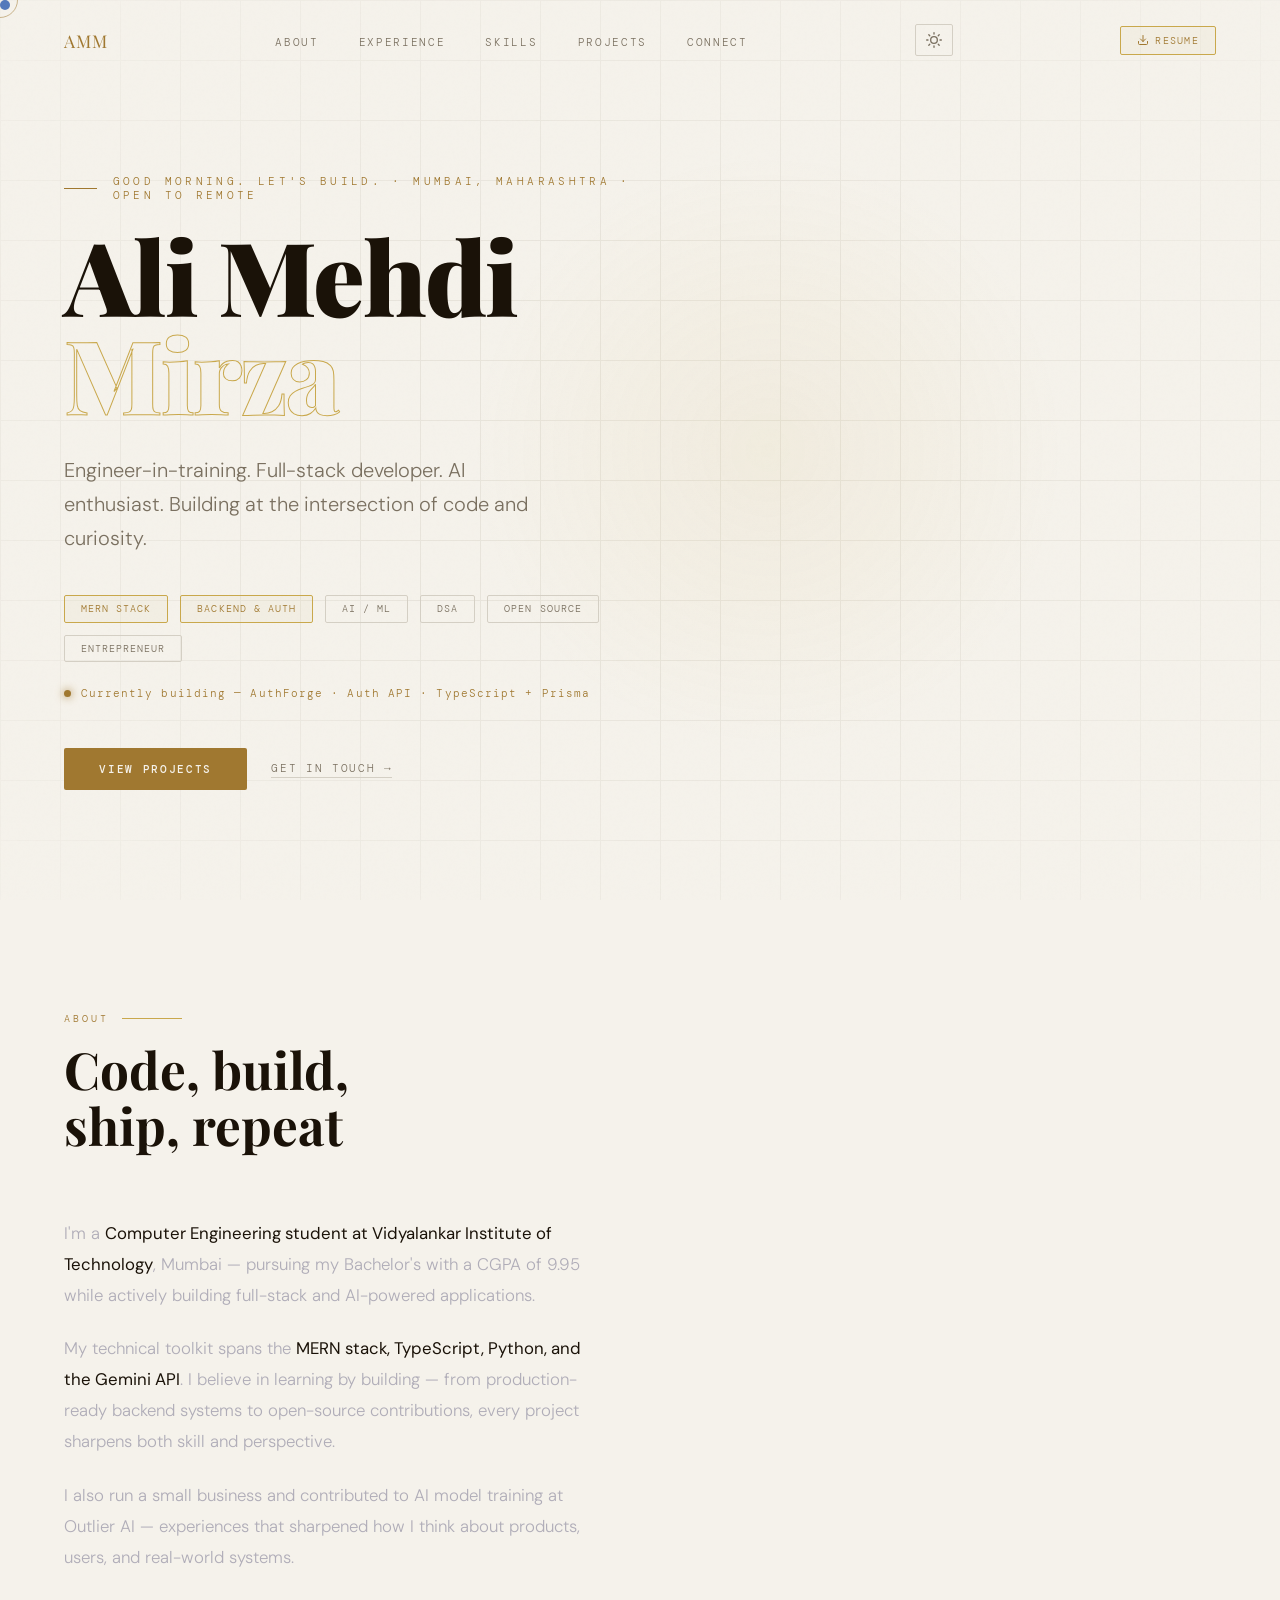
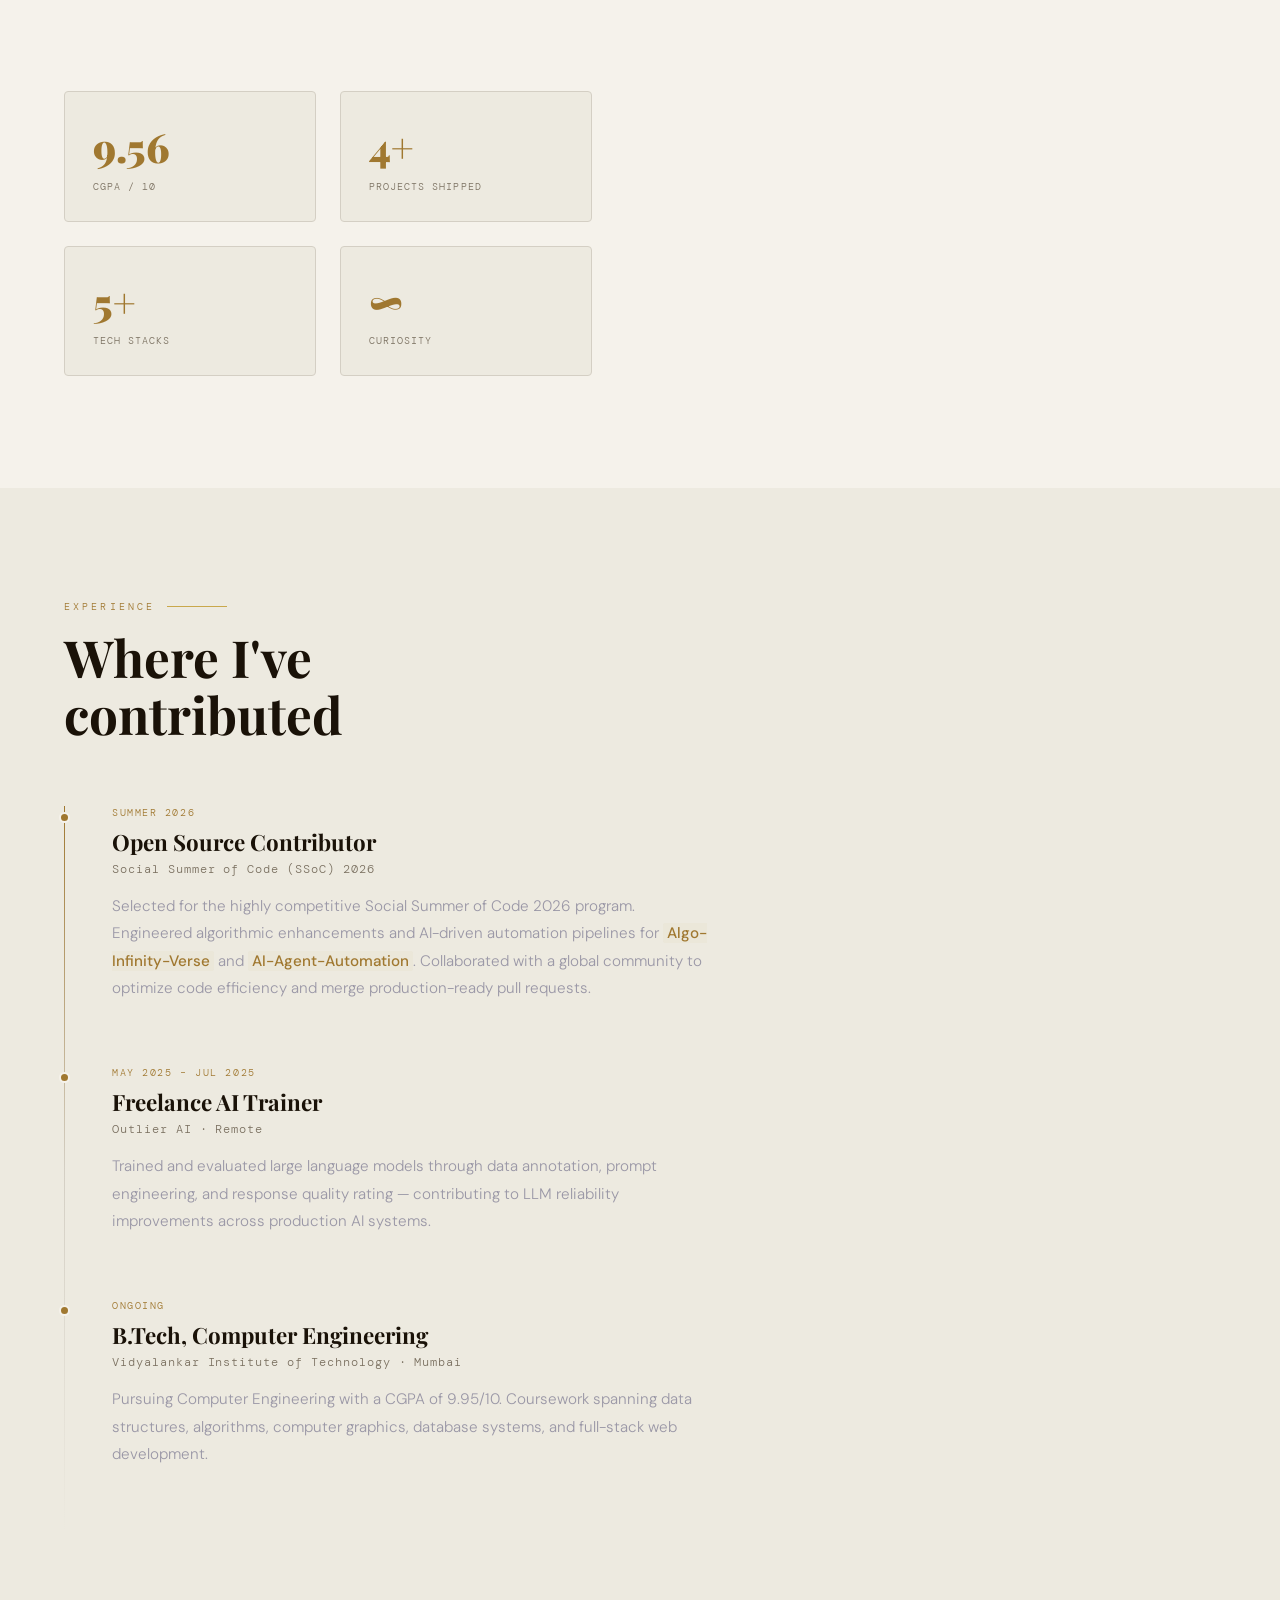
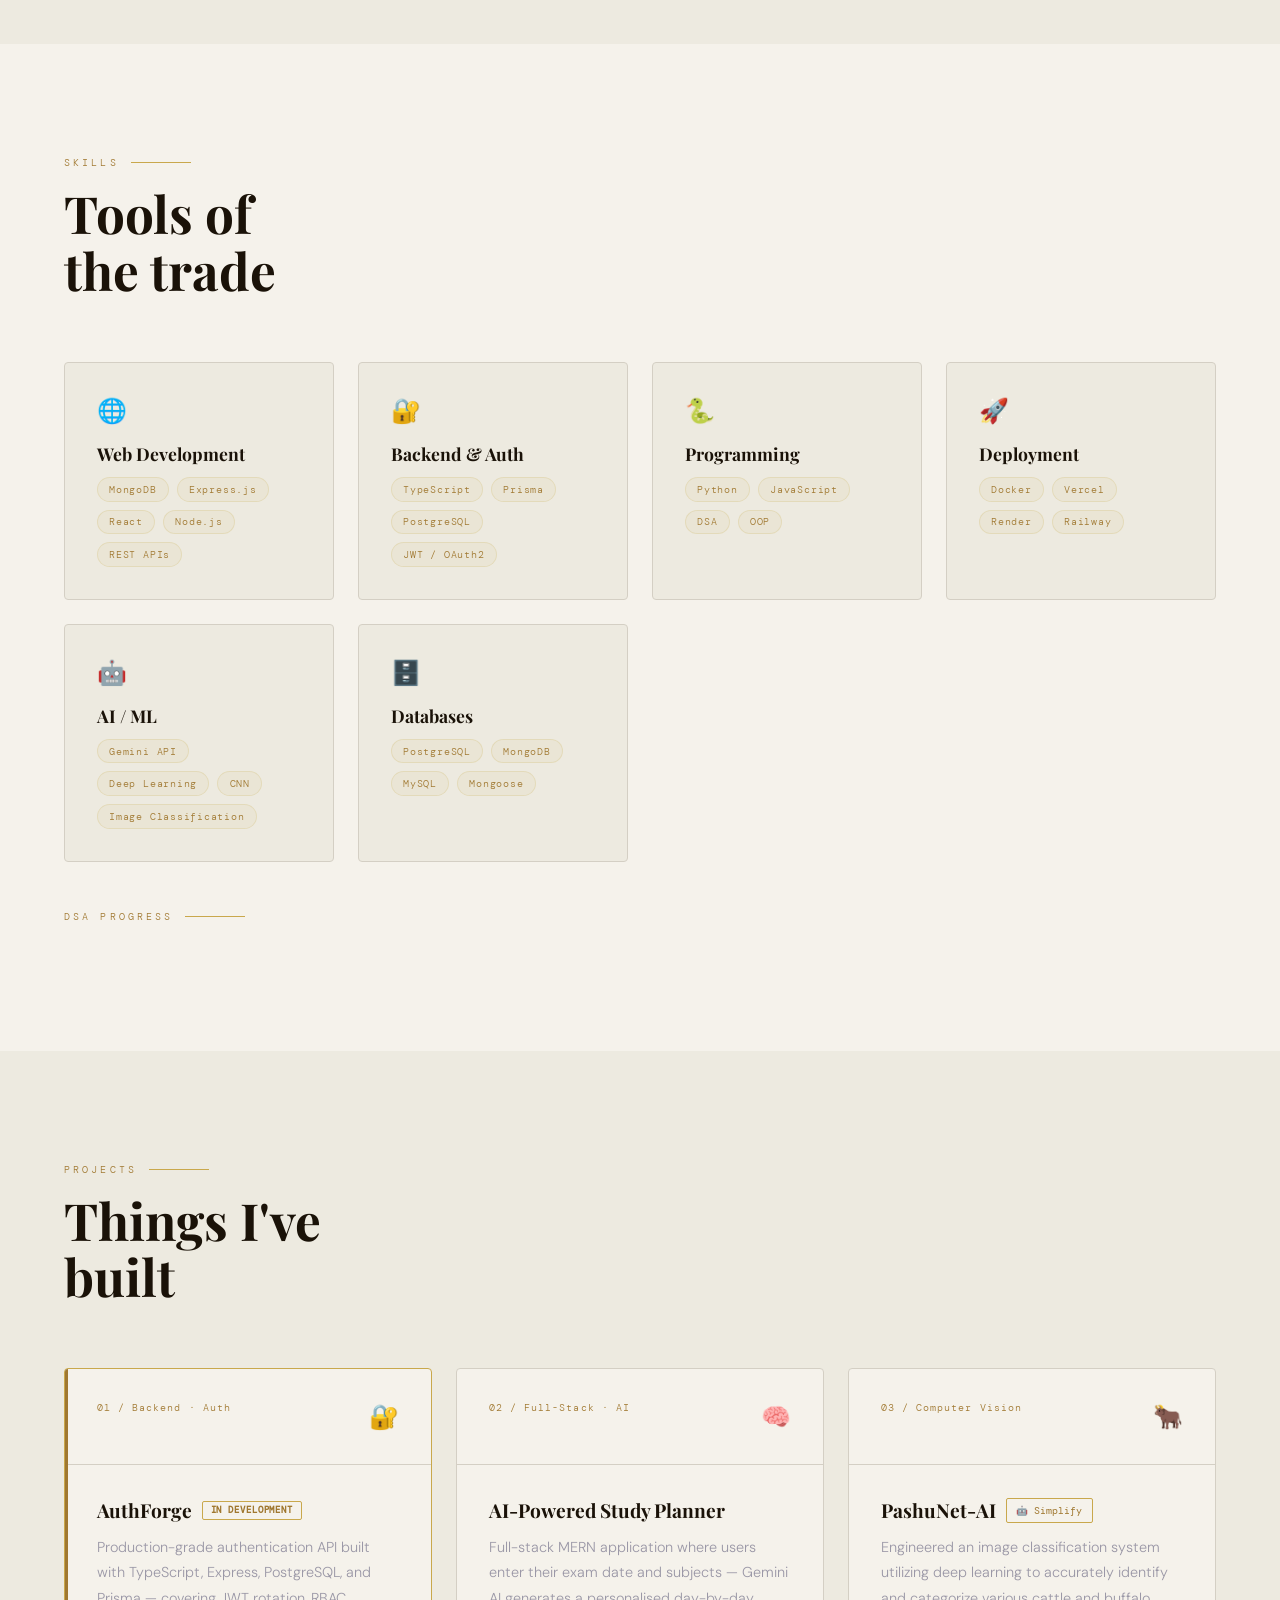
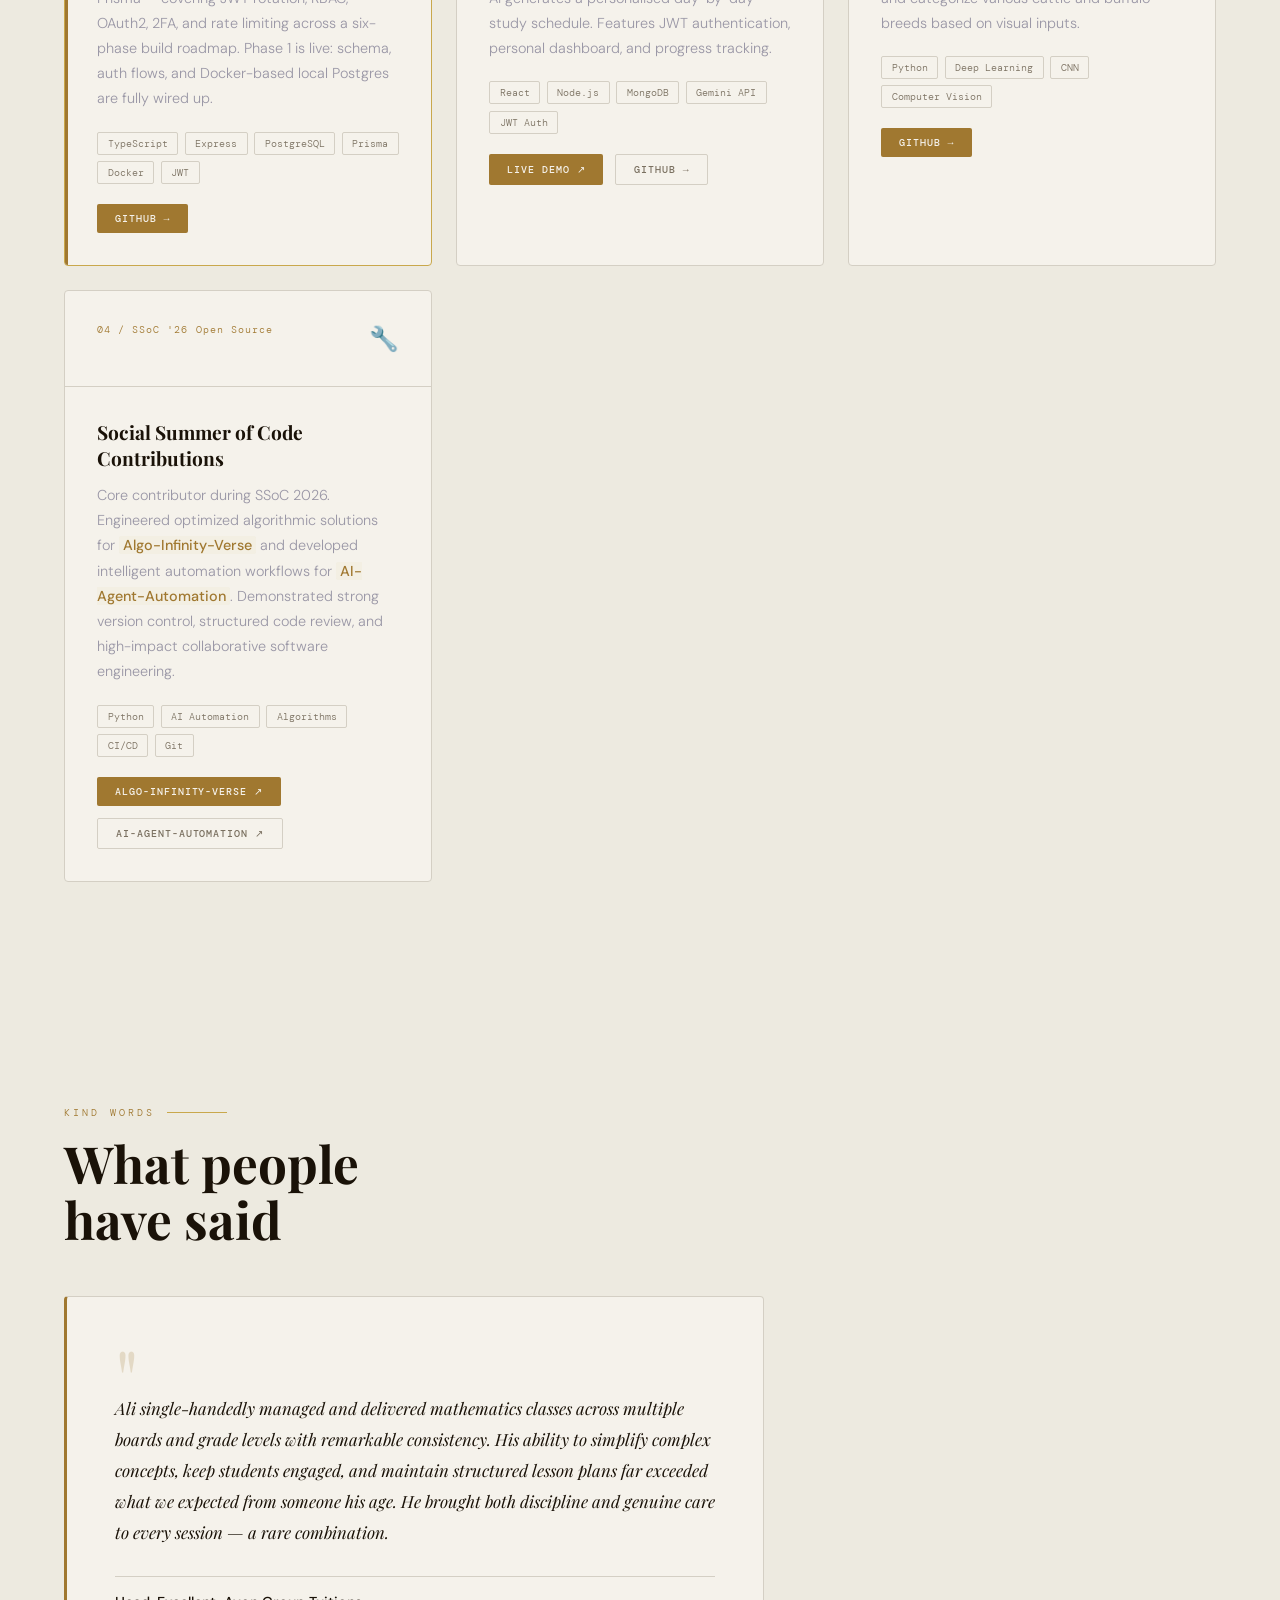
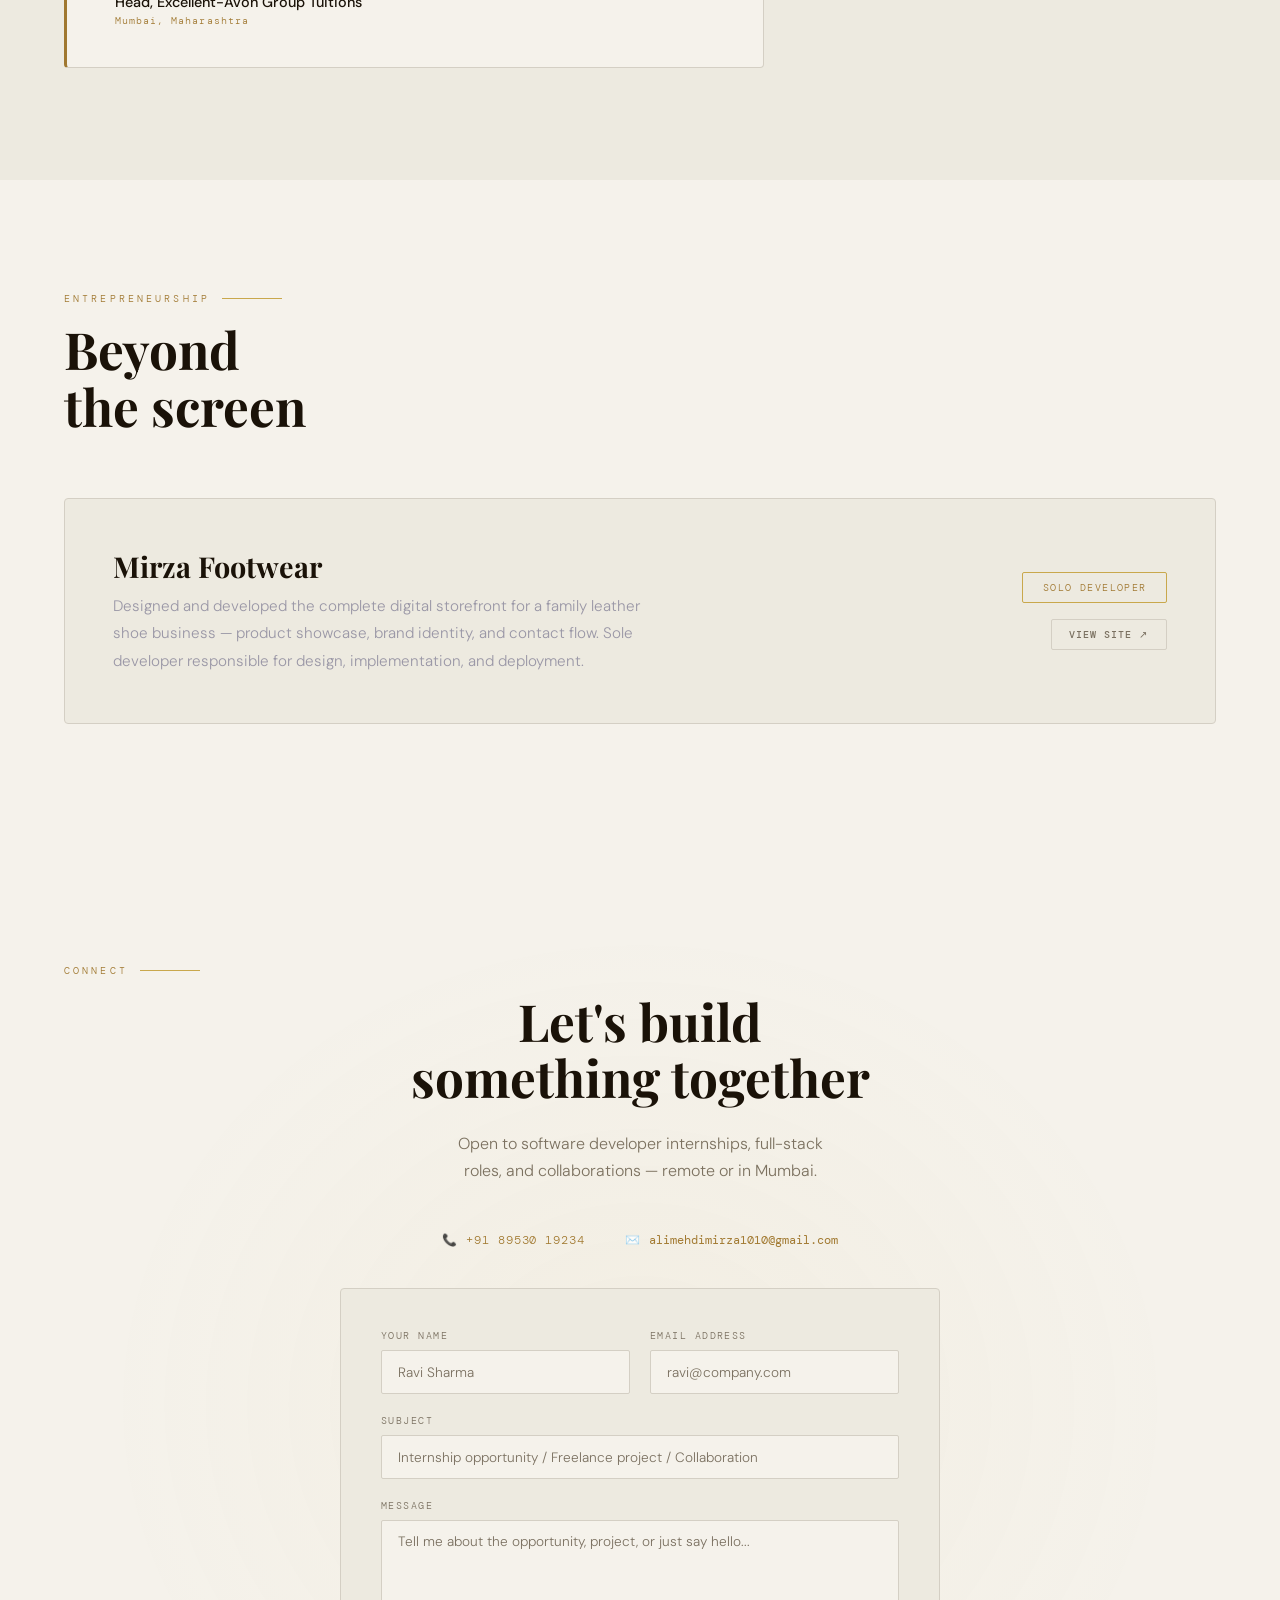
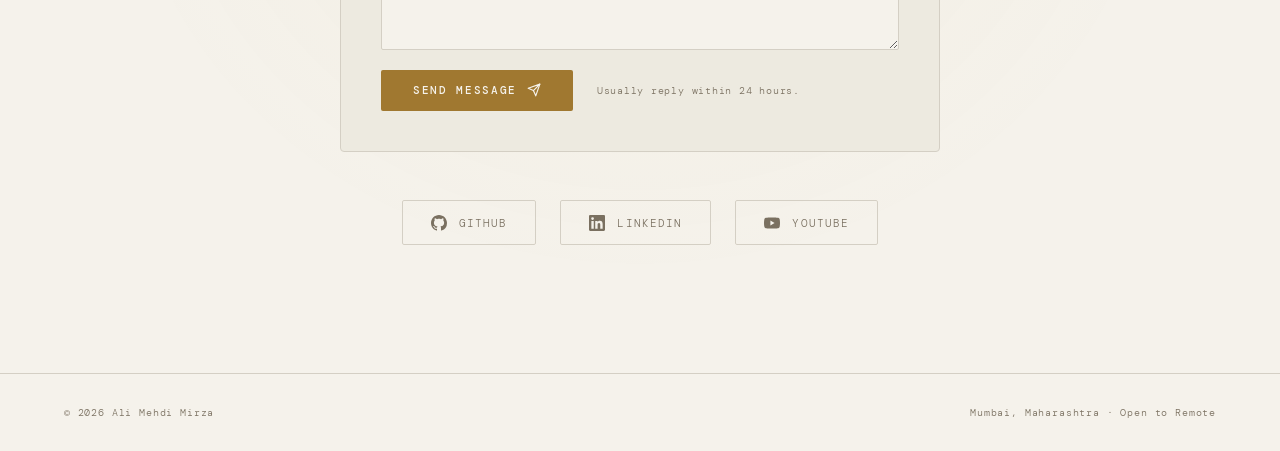
==== commit e15aacbf: "Update CGPA value from 9.95 to 9.56" ====
--- a/index.html
+++ b/index.html
@@ -122,7 +122,7 @@
         <img src="https://github-readme-streak-stats.herokuapp.com?user=ali0786mehdi&theme=dark&hide_border=true&background=0a0a0b&ring=c9a84c&fire=c9a84c&currStreakLabel=c9a84c&sideLabels=c9a84c&dates=6b6b7a&sideNums=f8f6f1" alt="GitHub Streak Stats — Ali Mehdi Mirza" width="480" height="195" loading="lazy" onerror="this.style.display='none'" style="width:100%;max-width:480px;border-radius:4px;display:block;margin-bottom:2rem;"/>
       </div>
       <div class="stat-grid">
-        <div class="stat-box"><div class="stat-num">9.95</div><div class="stat-desc">CGPA / 10</div></div>
+        <div class="stat-box"><div class="stat-num">9.56</div><div class="stat-desc">CGPA / 10</div></div>
         <div class="stat-box"><div class="stat-num">4+</div><div class="stat-desc">Projects Shipped</div></div>
         <div class="stat-box"><div class="stat-num">5+</div><div class="stat-desc">Tech Stacks</div></div>
         <div class="stat-box"><div class="stat-num">∞</div><div class="stat-desc">Curiosity</div></div>
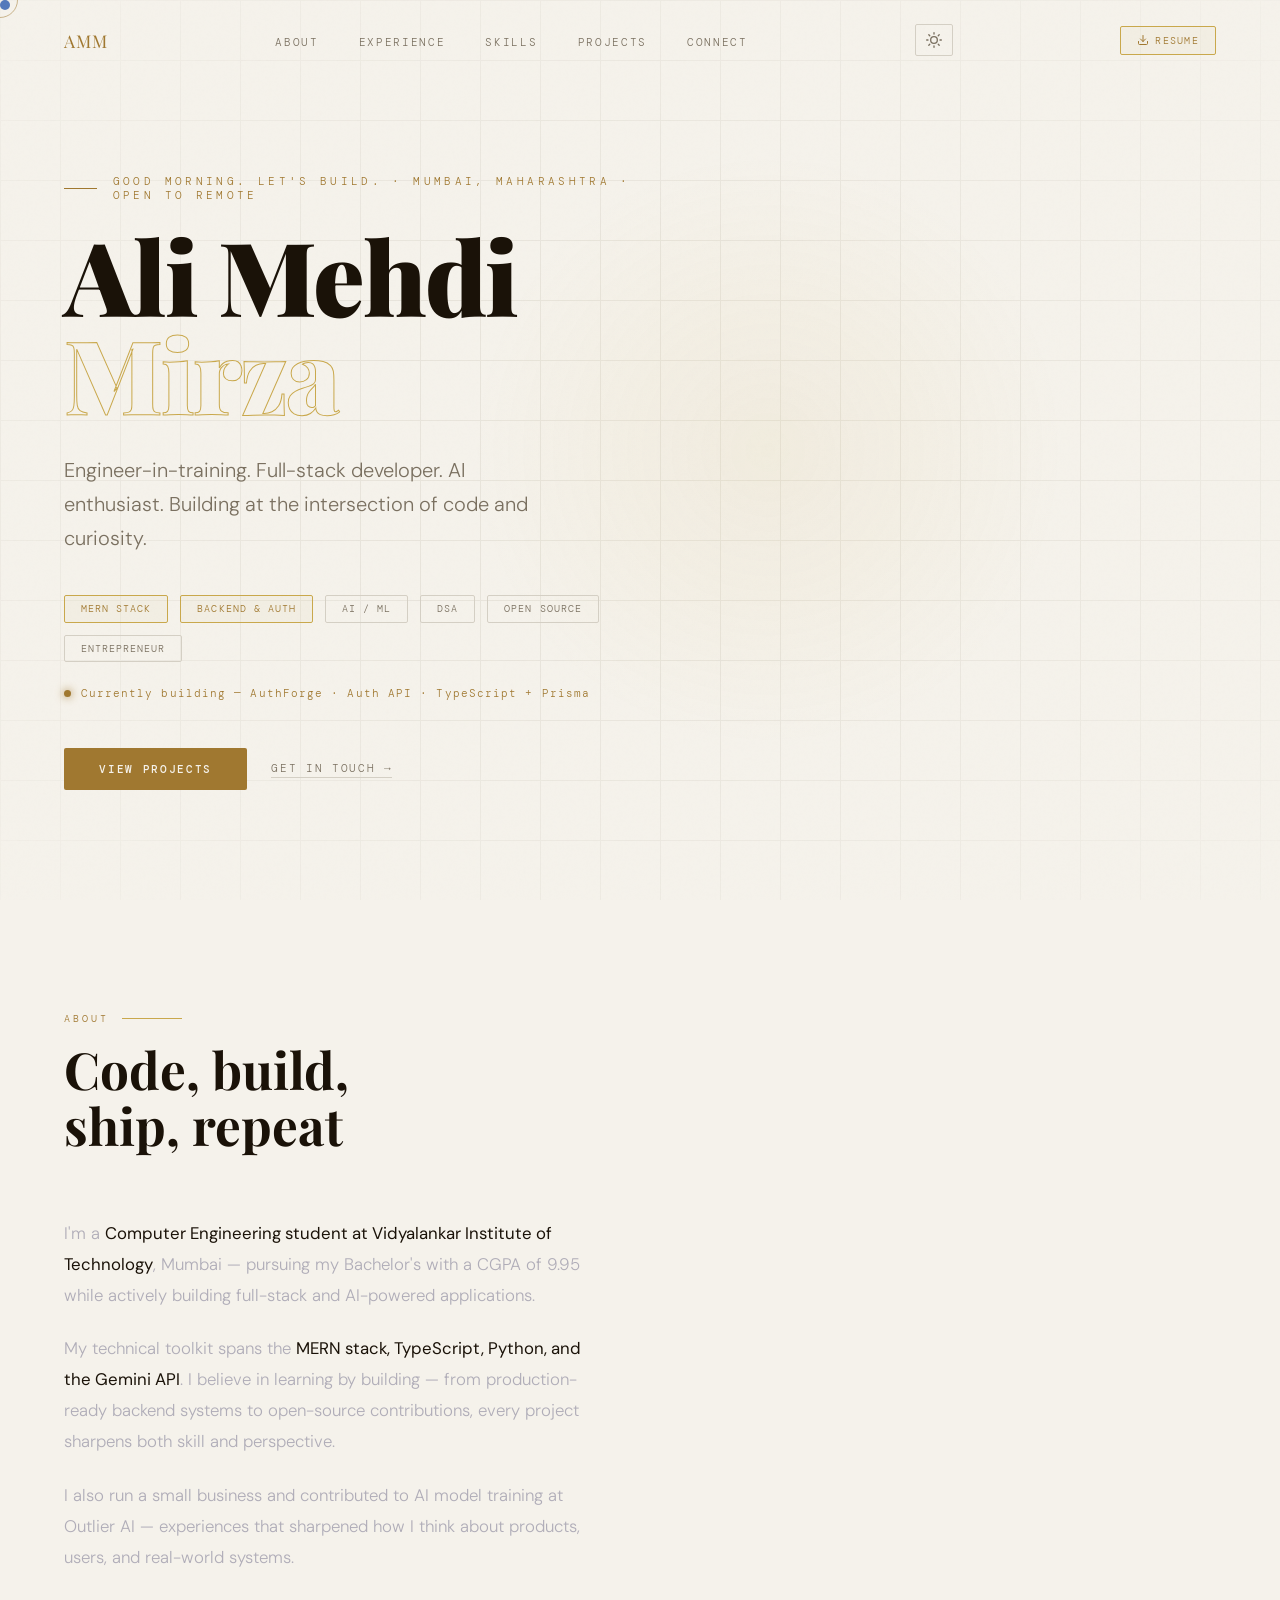
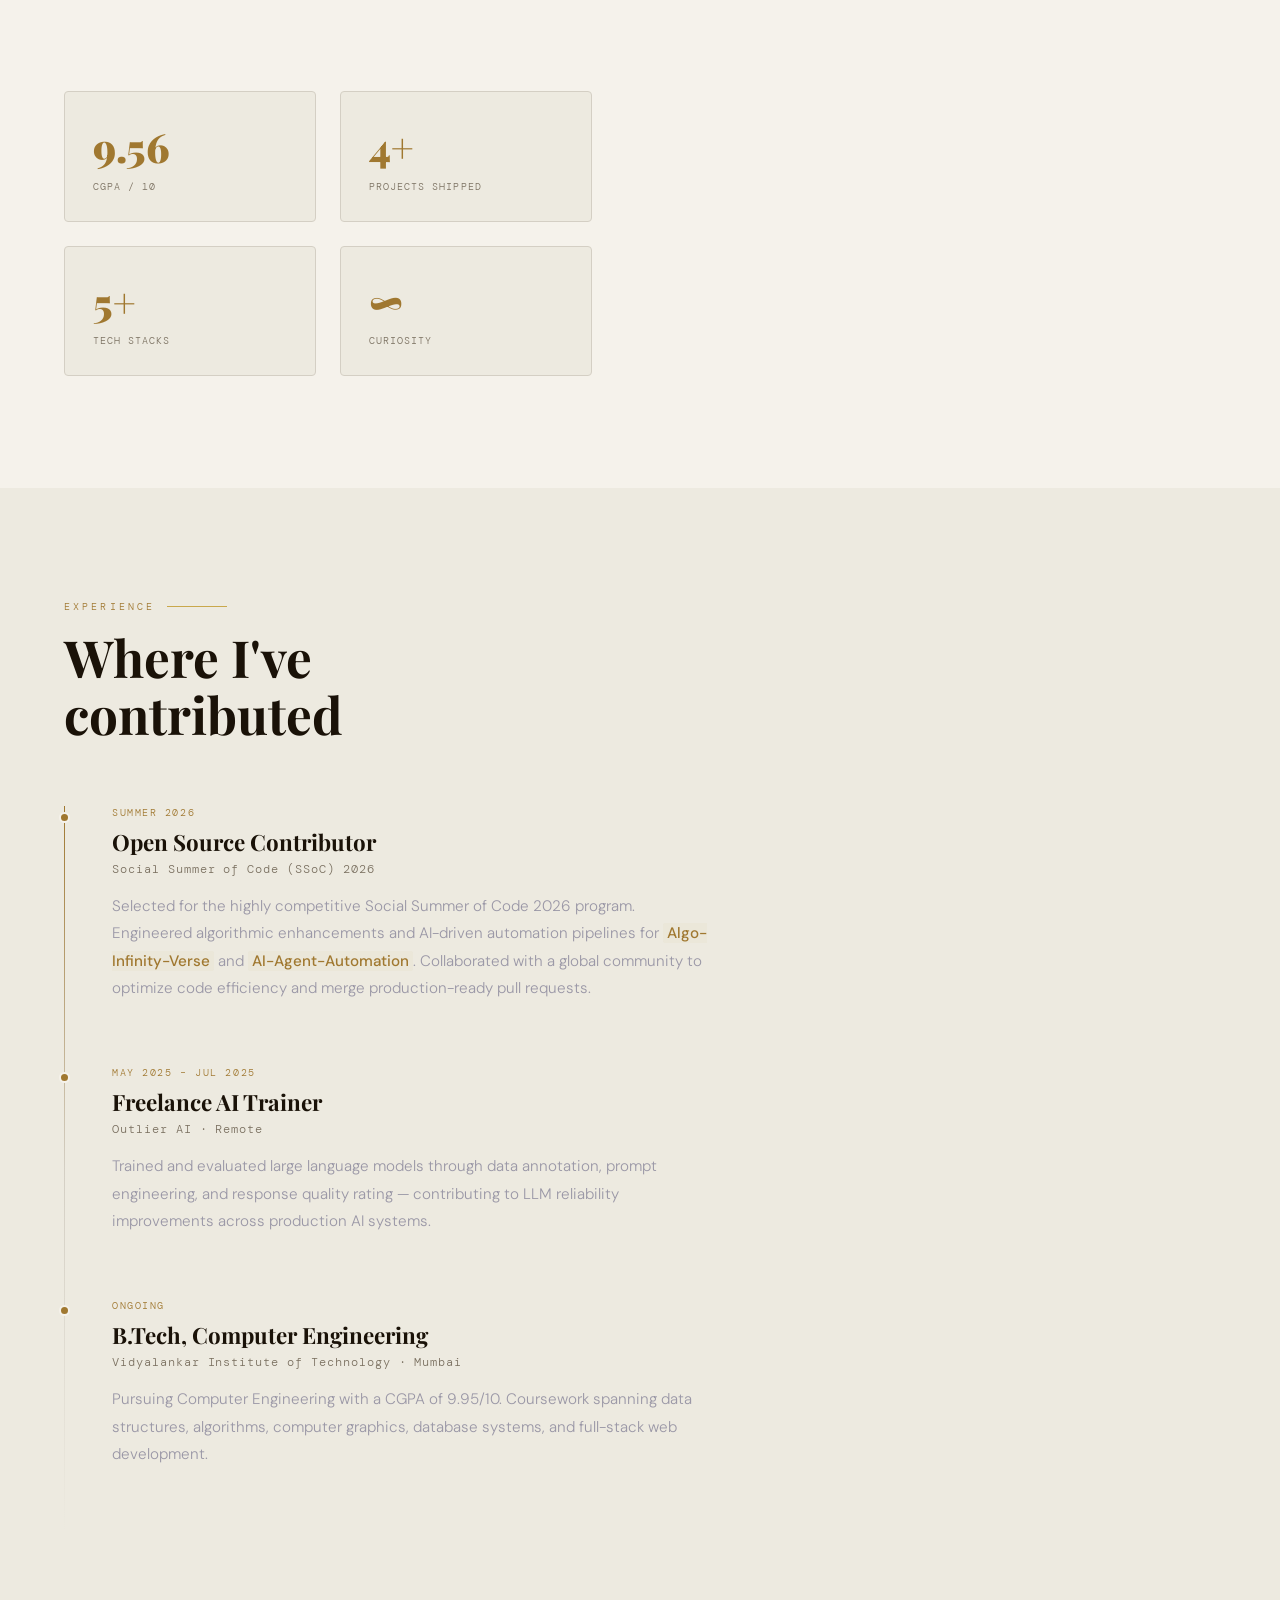
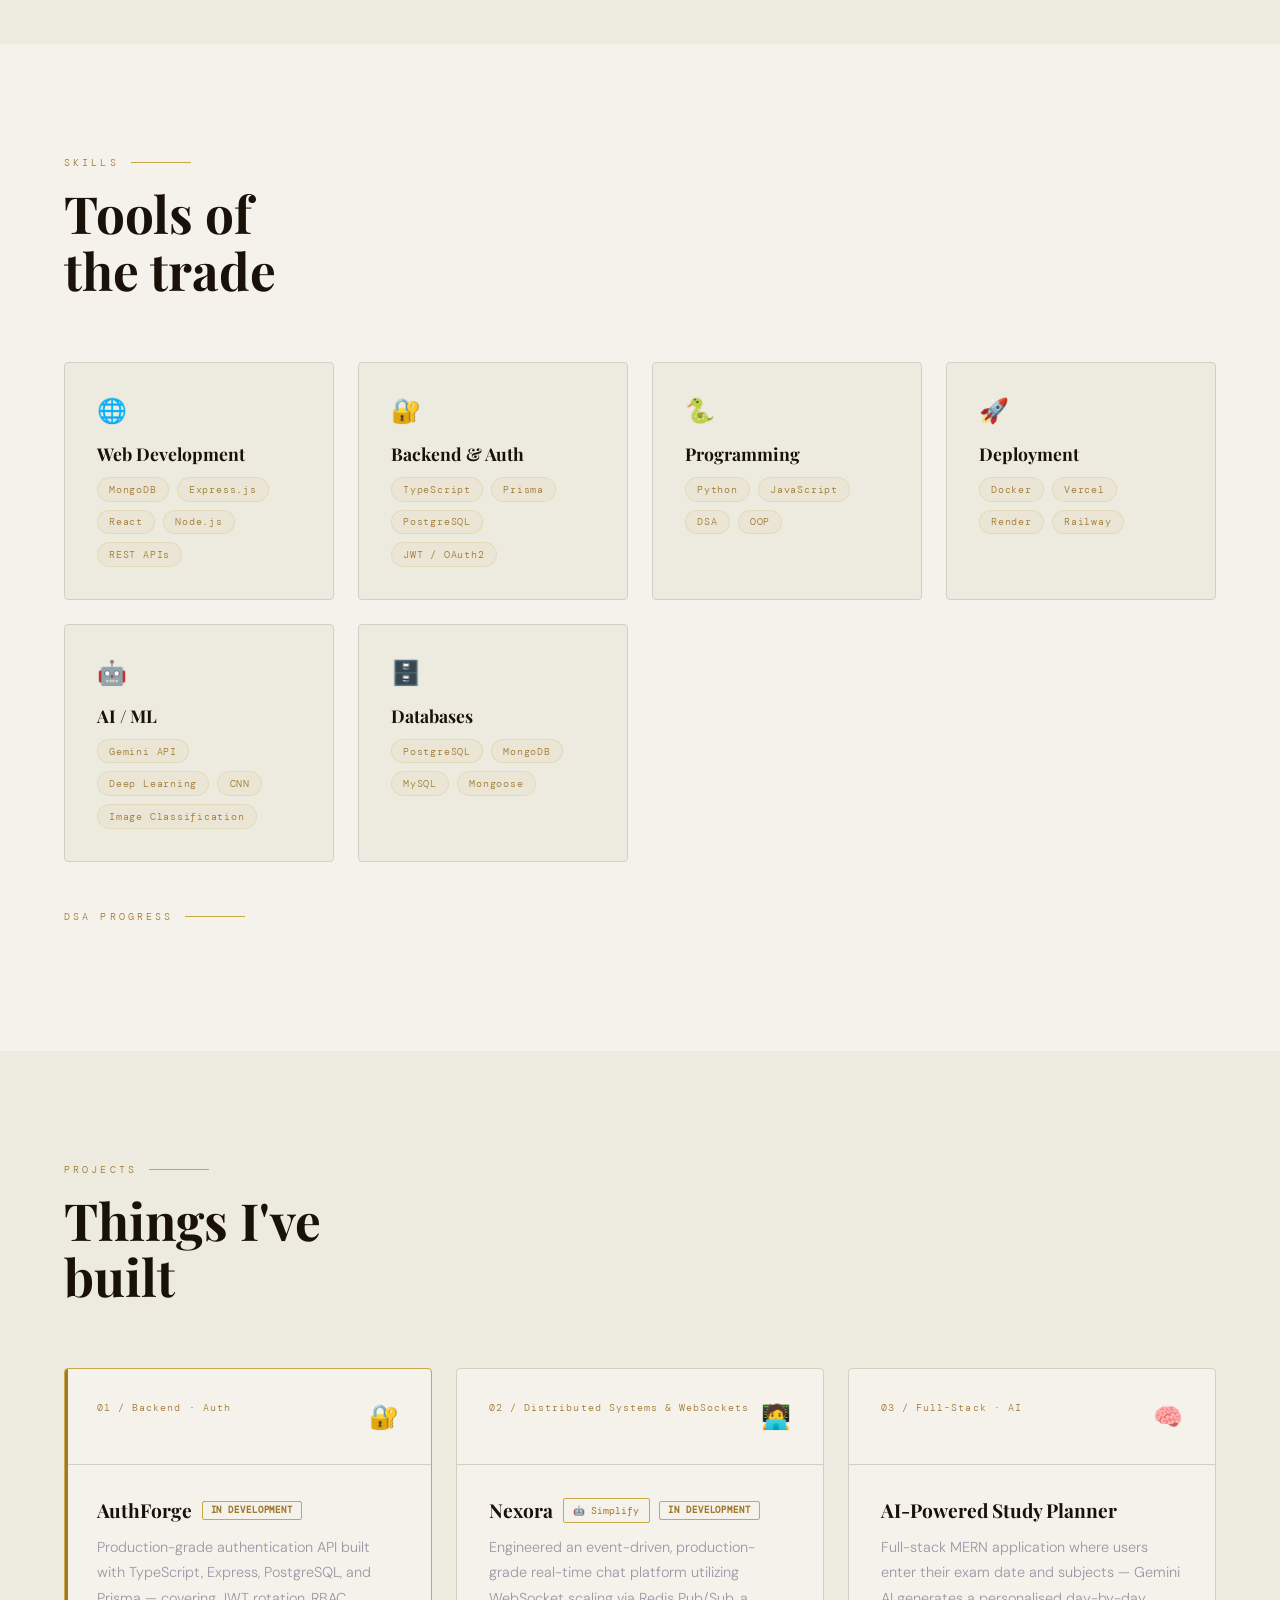
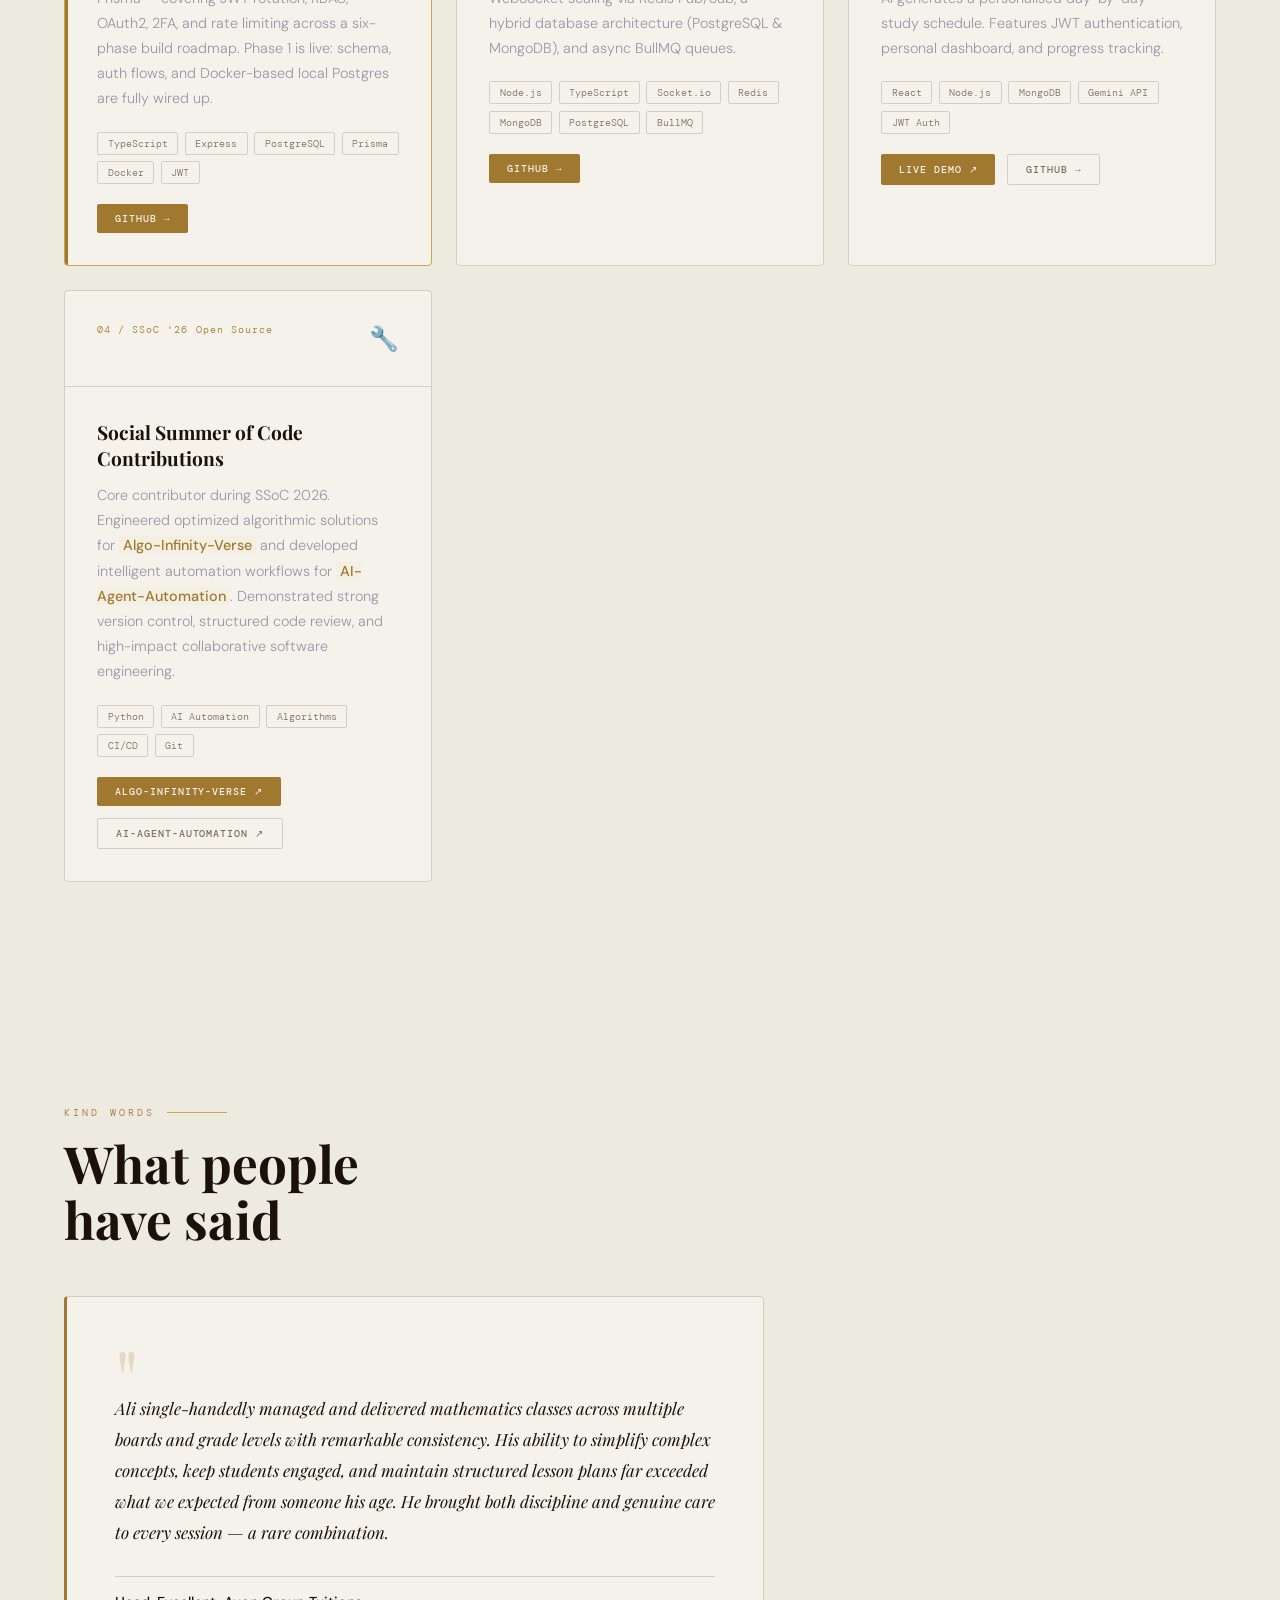
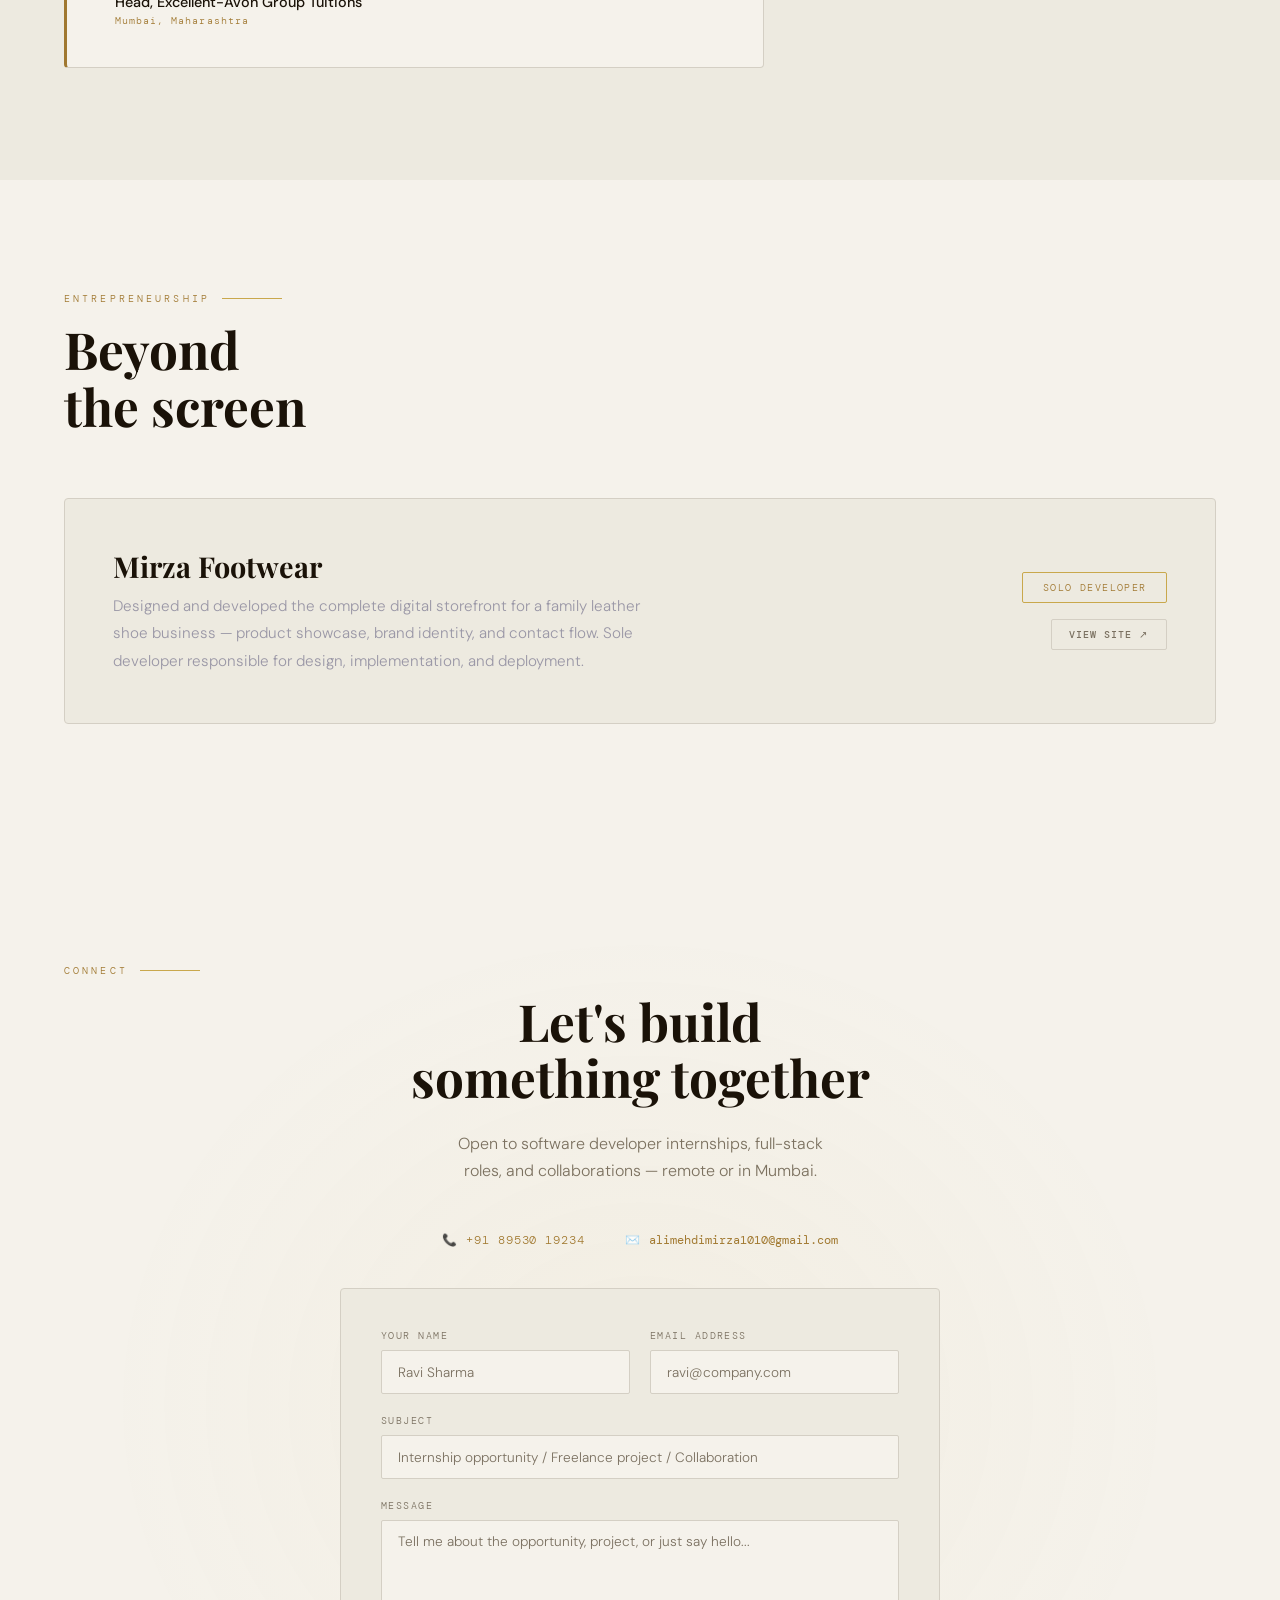
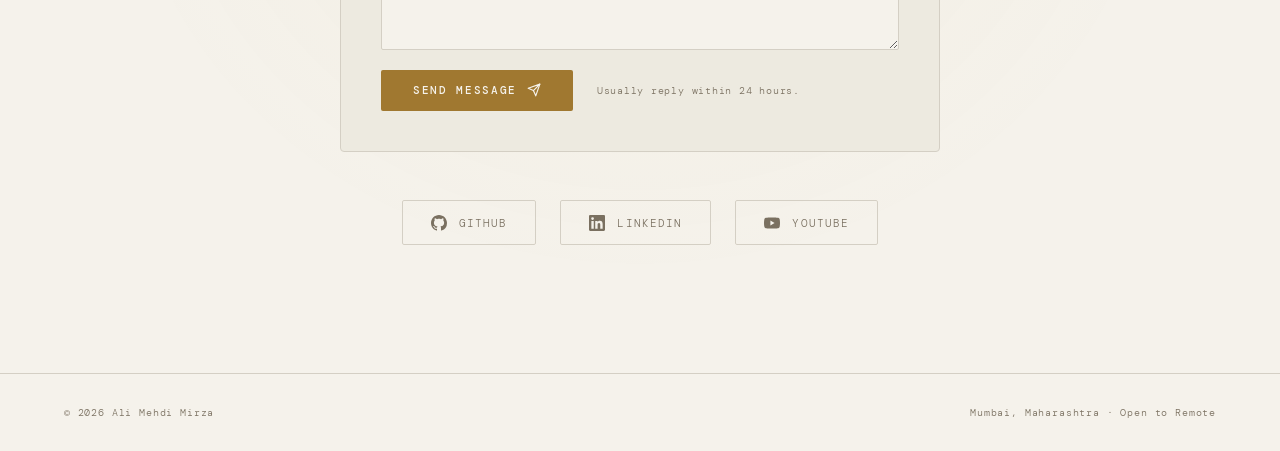
==== commit c7a22320: "Add Nexora project and update project list Added a new project card for 'Nexora' and updated project" ====
--- a/index.html
+++ b/index.html
@@ -222,8 +222,30 @@
       </div>
 
       <div class="project-card">
+  <div class="project-header">
+    <span class="project-num">02 / Distributed Systems & WebSockets</span>
+    <span class="project-icon"> 🧑‍💻 </span>
+  </div>
+  <div class="project-body">
+    <div class="project-title">
+      Nexora
+      <button class="simplify-btn" onclick="toggleAI(this, 'nexora')">🤖 Simplify</button>
+      <span class="wip-badge">In Development</span>
+    </div>
+    <p class="project-desc" id="desc-nexora-tech">Engineered an event-driven, production-grade real-time chat platform utilizing WebSocket scaling via Redis Pub/Sub, a hybrid database architecture (PostgreSQL & MongoDB), and async BullMQ queues.</p>
+    <p class="project-desc project-desc--simple" id="desc-nexora-simple"><em>Plain English:</em> a high-speed chat app (like Slack) built to deliver instant messages, handle thousands of live connections, and send background alerts without freezing up.</p>
+    <div class="project-stack">
+      <span class="stack-tag">Node.js</span><span class="stack-tag">TypeScript</span><span class="stack-tag">Socket.io</span><span class="stack-tag">Redis</span><span class="stack-tag">MongoDB</span><span class="stack-tag">PostgreSQL</span><span class="stack-tag">BullMQ</span>
+    </div>
+    <div class="project-links">
+      <a href="https://github.com/ali0786mehdi/nexora" target="_blank" rel="noopener noreferrer" class="project-link-btn">GitHub →</a>
+    </div>
+  </div>
+</div>
+      
+      <div class="project-card">
         <div class="project-header">
-          <span class="project-num">02 / Full-Stack · AI</span>
+          <span class="project-num">03 / Full-Stack · AI</span>
           <span class="project-icon">🧠</span>
         </div>
         <div class="project-body">
@@ -236,27 +258,6 @@
             <a href="https://ai-study-planner-using-gemini.vercel.app/" target="_blank" rel="noopener noreferrer" class="project-link-btn">Live Demo ↗</a>
             <!-- NOTE: replace with your real repo path -->
             <a href="https://github.com/ali0786mehdi/ai-study-planner" target="_blank" rel="noopener noreferrer" class="project-link-btn ghost">GitHub →</a>
-          </div>
-        </div>
-      </div>
-
-      <div class="project-card">
-        <div class="project-header">
-          <span class="project-num">03 / Computer Vision</span>
-          <span class="project-icon">🐂</span>
-        </div>
-        <div class="project-body">
-          <div class="project-title">
-            PashuNet-AI
-            <button class="simplify-btn" onclick="toggleAI(this, 'pashunet')">🤖 Simplify</button>
-          </div>
-          <p class="project-desc" id="desc-pashunet-tech">Engineered an image classification system utilizing deep learning to accurately identify and categorize various cattle and buffalo breeds based on visual inputs.</p>
-          <p class="project-desc project-desc--simple" id="desc-pashunet-simple"><em>Plain English:</em> an app that looks at a photo of a cow or buffalo and instantly tells you the breed.</p>
-          <div class="project-stack">
-            <span class="stack-tag">Python</span><span class="stack-tag">Deep Learning</span><span class="stack-tag">CNN</span><span class="stack-tag">Computer Vision</span>
-          </div>
-          <div class="project-links">
-            <a href="https://github.com/ali0786mehdi/pashunet-ai" target="_blank" rel="noopener noreferrer" class="project-link-btn">GitHub →</a>
           </div>
         </div>
       </div>
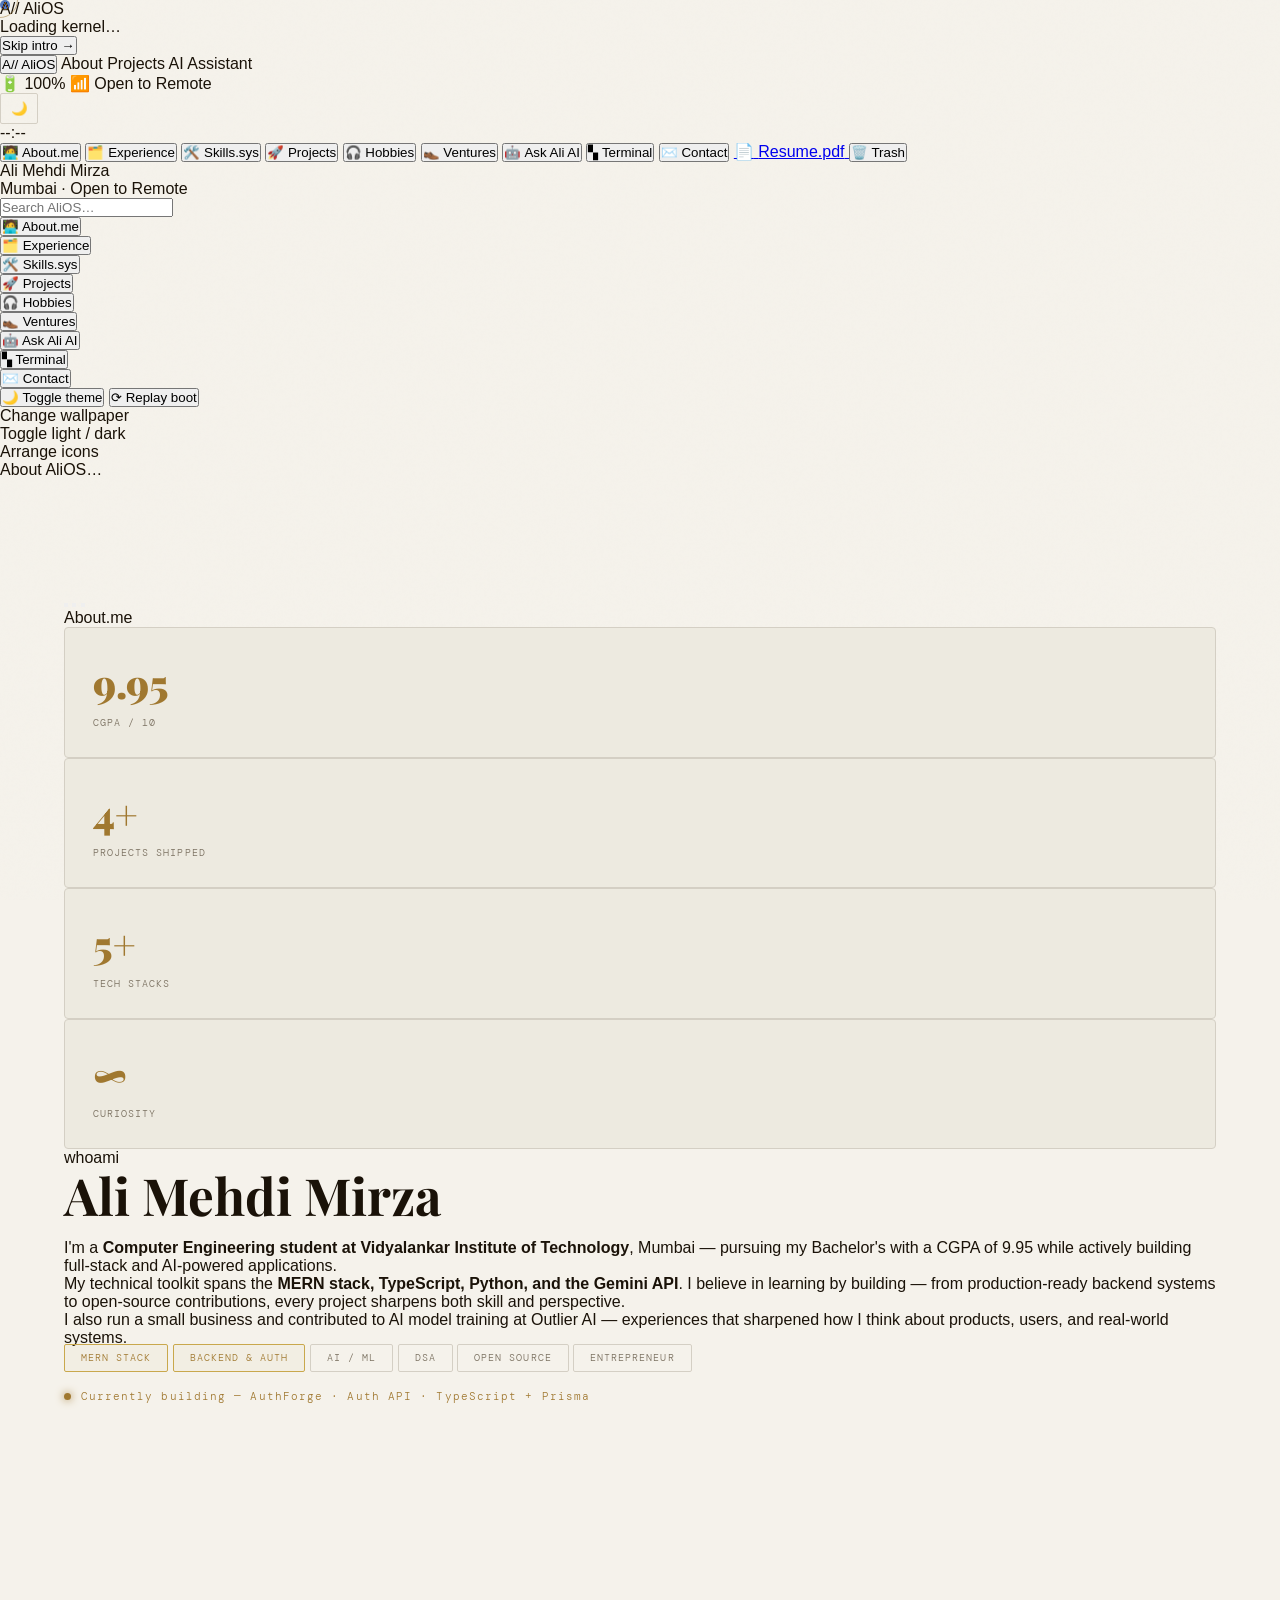
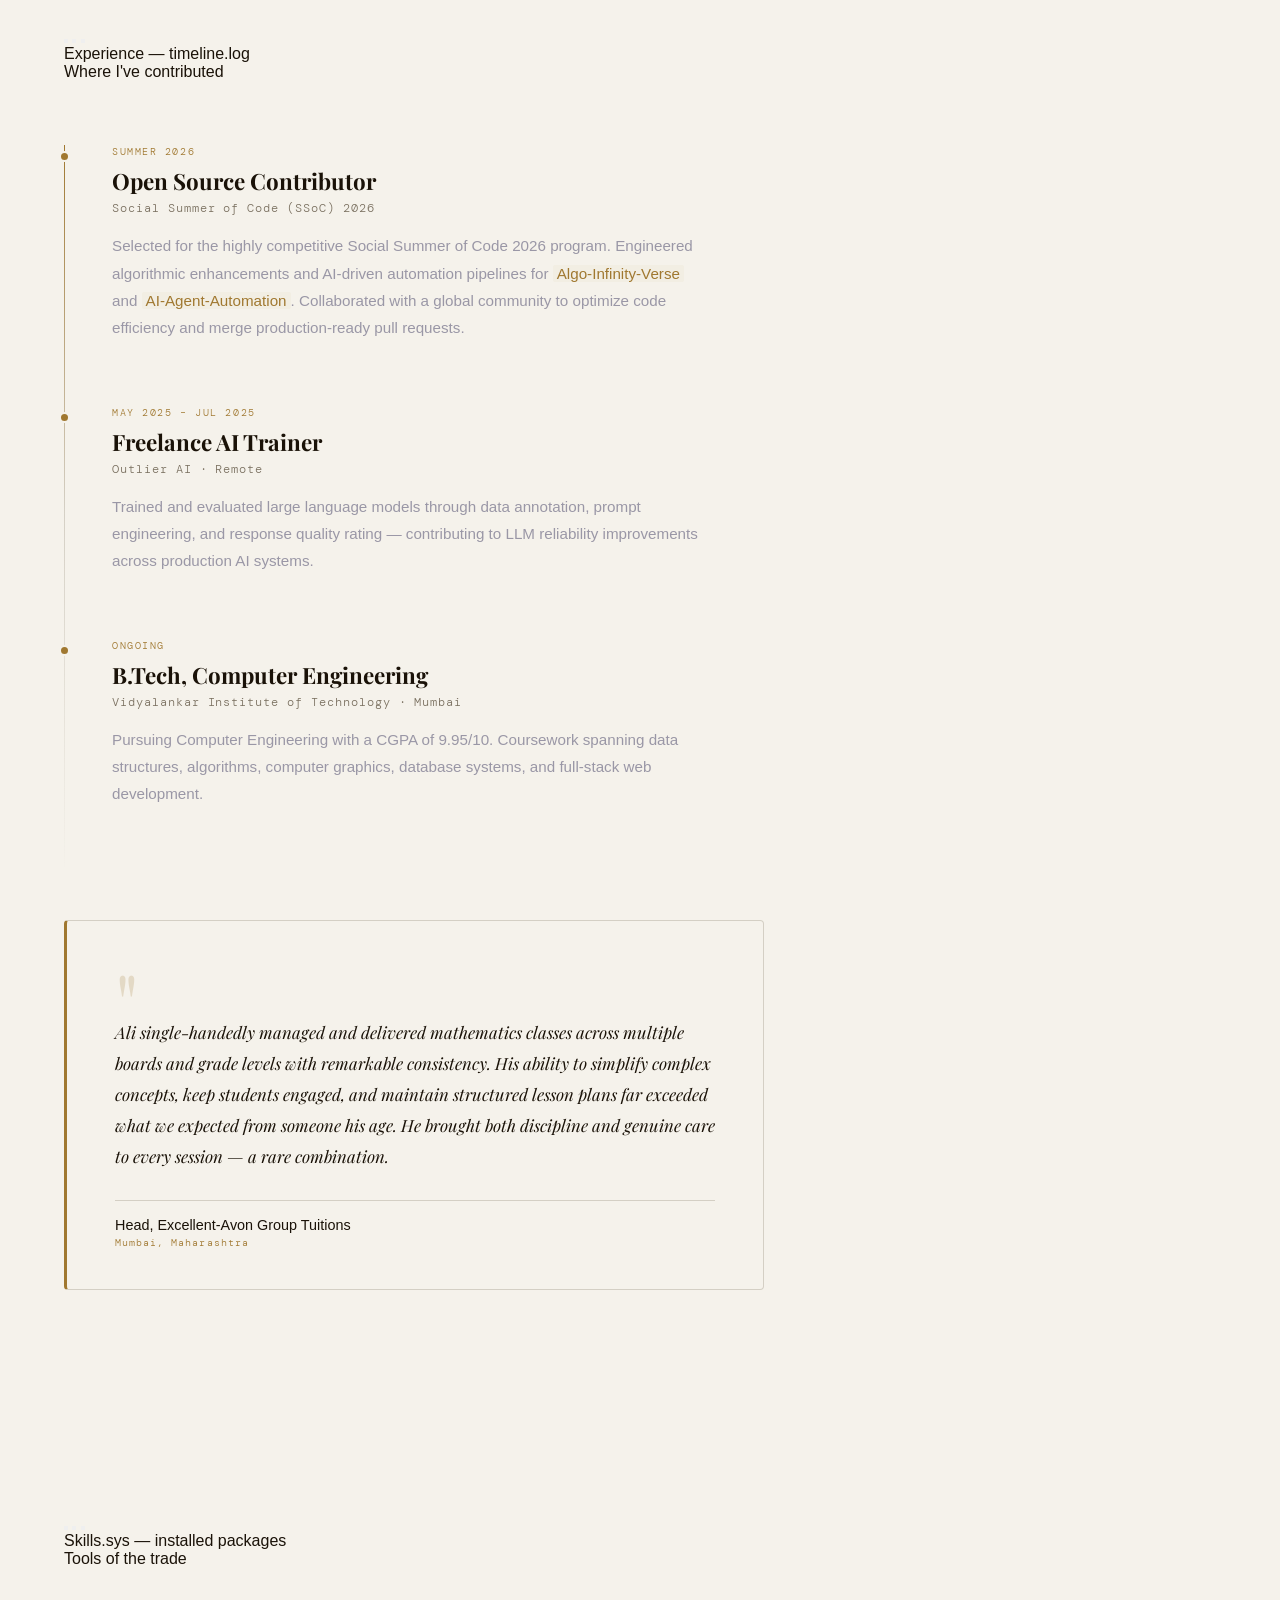
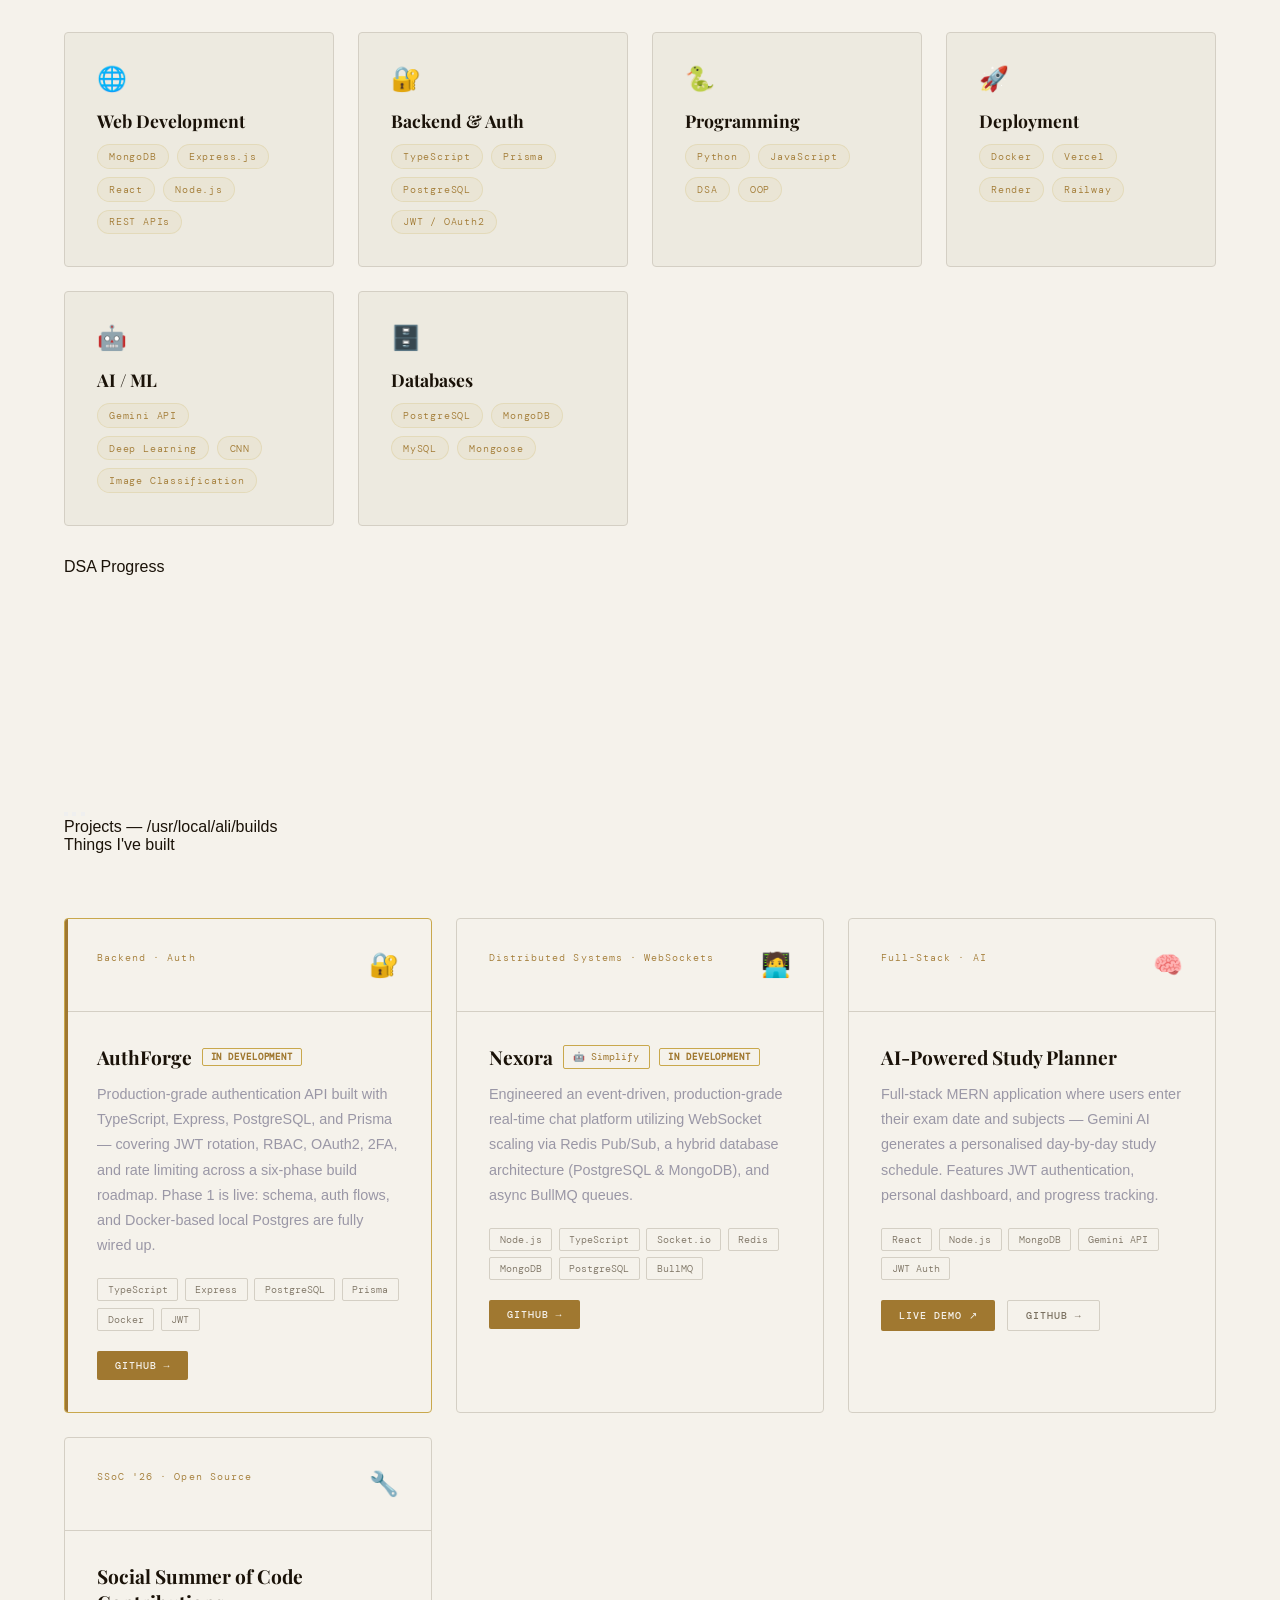
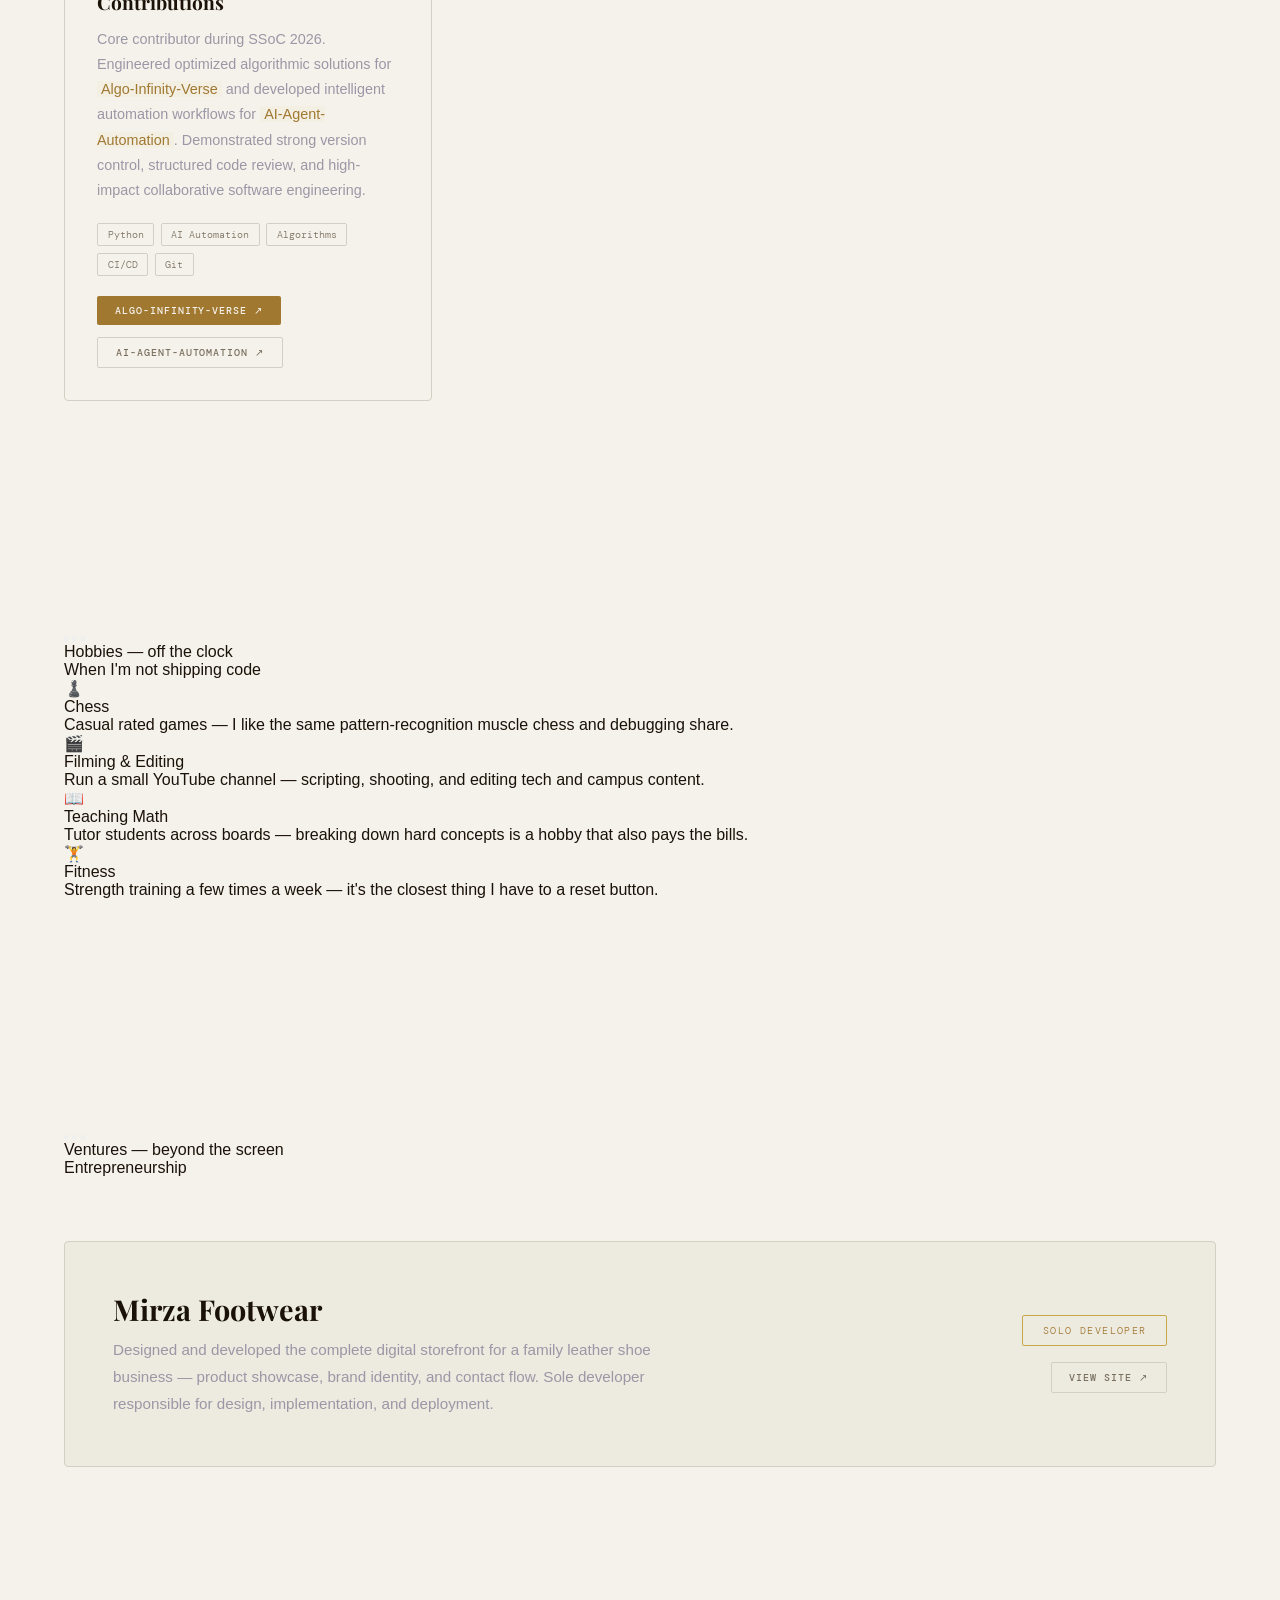
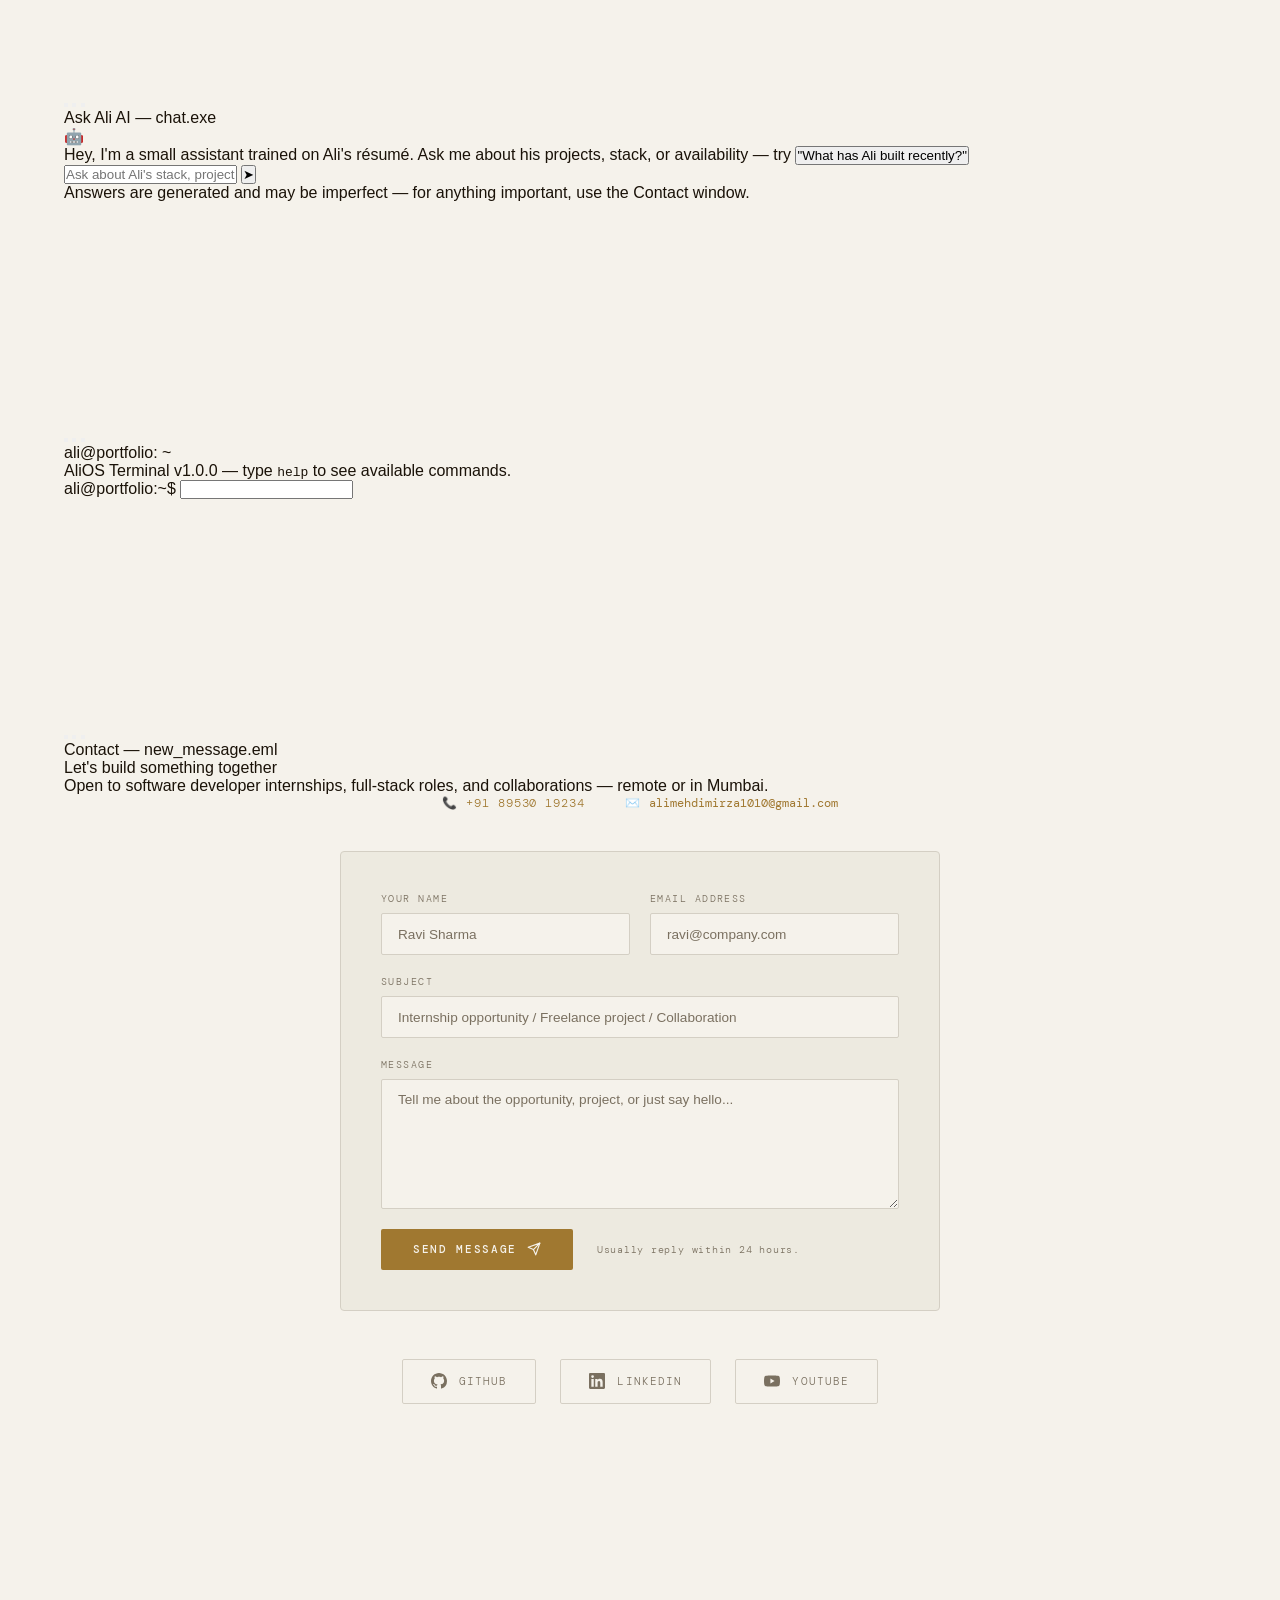
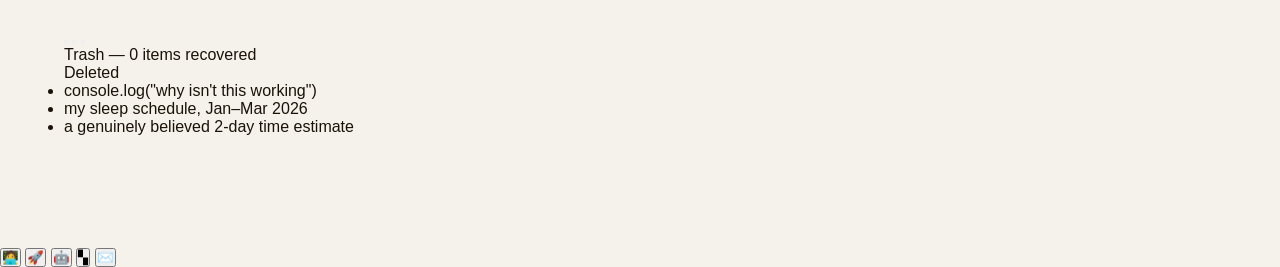
==== commit 5d73cf35: "Add AliOS" ====
--- a/index.html
+++ b/index.html
@@ -2,25 +2,25 @@
 <html lang="en">
 <head>
   <meta charset="UTF-8" />
-  <meta name="viewport" content="width=device-width, initial-scale=1.0"/>
-
-  <title>Ali Mehdi Mirza — Full Stack Developer & AI Enthusiast | Mumbai</title>
-  <meta name="description" content="Ali Mehdi Mirza is a Computer Engineering student at VIT Mumbai with a CGPA of 9.95. Full-stack MERN developer, AI/ML enthusiast, and open source contributor. Open to software developer internships." />
-  <meta name="keywords" content="Ali Mehdi Mirza, full stack developer Mumbai, MERN stack developer, software developer intern, VIT Mumbai, React developer, Node.js developer, AI ML developer Mumbai, Social Summer of Code, SSoC 2026" />
+  <meta name="viewport" content="width=device-width, initial-scale=1.0, maximum-scale=1.0" />
+
+  <title>AliOS — Ali Mehdi Mirza | Full Stack Developer & AI Enthusiast</title>
+  <meta name="description" content="AliOS — an operating-system-styled portfolio for Ali Mehdi Mirza. Computer Engineering student at VIT Mumbai, CGPA 9.95. Full-stack MERN developer, AI/ML enthusiast, open source contributor. Open to software developer internships." />
+  <meta name="keywords" content="Ali Mehdi Mirza, AliOS, full stack developer Mumbai, MERN stack developer, software developer intern, VIT Mumbai, React developer, Node.js developer, AI ML developer Mumbai, Social Summer of Code, SSoC 2026" />
   <meta name="author" content="Ali Mehdi Mirza" />
   <link rel="canonical" href="https://ali0786mehdi.github.io/Ali_Portfolio/" />
   <link rel="icon" type="image/png" href="/favicon-96x96.png" />
-  <meta name="theme-color" content="#0a0a0b" />
+  <meta name="theme-color" content="#0a0a0d" />
 
   <meta property="og:type" content="website" />
   <meta property="og:url" content="https://ali0786mehdi.github.io/Ali_Portfolio/" />
-  <meta property="og:title" content="Ali Mehdi Mirza — Full Stack Developer & AI Enthusiast" />
-  <meta property="og:description" content="Computer Engineering student at VIT Mumbai with CGPA 9.95. Building full-stack and AI-powered applications. Open to software developer internships." />
+  <meta property="og:title" content="AliOS — Ali Mehdi Mirza | Full Stack Developer" />
+  <meta property="og:description" content="An operating-system-styled portfolio. Computer Engineering student at VIT Mumbai, CGPA 9.95. Building full-stack and AI-powered applications." />
   <meta property="og:image" content="https://ali0786mehdi.github.io/Ali_Portfolio/Portfolioali.png" />
 
   <meta name="twitter:card" content="summary_large_image" />
-  <meta name="twitter:title" content="Ali Mehdi Mirza — Full Stack Developer" />
-  <meta name="twitter:description" content="MERN stack developer and AI enthusiast. CGPA 9.95. Open to software developer internships in Mumbai or remote." />
+  <meta name="twitter:title" content="AliOS — Ali Mehdi Mirza" />
+  <meta name="twitter:description" content="MERN stack developer and AI enthusiast, presented as a desktop OS. CGPA 9.95. Open to software developer internships." />
   <meta name="twitter:image" content="https://ali0786mehdi.github.io/Ali_Portfolio/Portfolioali.png" />
 
   <script type="application/ld+json">
@@ -44,335 +44,650 @@
 
   <link rel="preconnect" href="https://fonts.googleapis.com">
   <link rel="preconnect" href="https://fonts.gstatic.com" crossorigin>
-  <link href="https://fonts.googleapis.com/css2?family=Playfair+Display:wght@400;700;900&family=DM+Mono:wght@300;400;500&family=DM+Sans:wght@300;400;500&display=swap" rel="stylesheet"/>
+  <link href="https://fonts.googleapis.com/css2?family=Playfair+Display:wght@400;700;900&family=Space+Grotesk:wght@400;500;600;700&family=DM+Mono:wght@300;400;500&display=swap" rel="stylesheet">
+
+  <!-- PHASE 2 will fill this file in -->
   <link rel="stylesheet" href="style.css">
 </head>
-<body>
-
+<body data-theme="dark" data-booted="false">
+
+  <!-- ============================================================
+       BOOT SCREEN — shown on first load, hidden by script.js
+       once the boot sequence finishes (or is skipped on repeat visits)
+  ============================================================= -->
+  <div id="boot-screen" class="boot-screen" aria-hidden="false">
+    <div class="boot-logo">
+      <span class="boot-logo-mark">A//</span>
+      <span class="boot-logo-text">AliOS</span>
+    </div>
+    <div class="boot-progress">
+      <div class="boot-progress-track">
+        <div class="boot-progress-fill" id="boot-progress-fill"></div>
+      </div>
+      <div class="boot-status" id="boot-status">Loading kernel…</div>
+    </div>
+    <button id="boot-skip" class="boot-skip" type="button">Skip intro →</button>
+  </div>
+
+  <!-- ============================================================
+       CUSTOM CURSOR (kept from v1, reused inside AliOS chrome)
+  ============================================================= -->
   <div class="cursor" id="cursor" aria-hidden="true"></div>
   <div class="cursor-ring" id="cursorRing" aria-hidden="true"></div>
-  <div id="progress-bar"></div>
-
-  <nav id="navbar">
-    <div class="nav-logo">AMM</div>
-    <ul class="nav-links">
-      <li><a href="#about">About</a></li>
-      <li><a href="#experience">Experience</a></li>
-      <li><a href="#skills">Skills</a></li>
-      <li><a href="#projects">Projects</a></li>
-      <li><a href="#connect">Connect</a></li>
+
+  <!-- ============================================================
+       DESKTOP — the main "OS" viewport
+  ============================================================= -->
+  <div id="desktop" class="desktop" data-wallpaper="nebula">
+
+    <!-- Desktop background layers, swapped by the wallpaper picker -->
+    <div class="desktop-bg" aria-hidden="true"></div>
+    <div class="desktop-bg-grid" aria-hidden="true"></div>
+    <div class="desktop-bg-glow" aria-hidden="true"></div>
+
+    <!-- Top status bar: like a mac/phone status bar -->
+    <div class="status-bar" id="status-bar">
+      <div class="status-bar-left">
+        <button class="status-menu-btn" id="start-btn" type="button" aria-haspopup="true" aria-expanded="false">
+          <span class="start-logo">A//</span> AliOS
+        </button>
+        <span class="status-bar-item status-bar-menu" data-window-target="about">About</span>
+        <span class="status-bar-item status-bar-menu" data-window-target="projects">Projects</span>
+        <span class="status-bar-item status-bar-menu" data-window-target="ai-assistant">AI Assistant</span>
+      </div>
+      <div class="status-bar-right">
+        <span class="status-bar-item status-battery" id="status-battery" title="Focus level">🔋 100%</span>
+        <span class="status-bar-item status-wifi" title="Open to remote">📶 Open to Remote</span>
+        <button class="status-bar-item theme-toggle" id="theme-toggle" type="button" aria-label="Toggle light/dark mode">🌙</button>
+        <span class="status-bar-item status-clock" id="status-clock">--:--</span>
+      </div>
+    </div>
+
+    <!-- ==========================================================
+         DESKTOP ICONS — double-click / tap opens the matching window
+    =========================================================== -->
+    <div class="desktop-icons" id="desktop-icons">
+      <button class="desktop-icon" data-window-target="about" type="button">
+        <span class="desktop-icon-glyph">🧑‍💻</span>
+        <span class="desktop-icon-label">About.me</span>
+      </button>
+      <button class="desktop-icon" data-window-target="experience" type="button">
+        <span class="desktop-icon-glyph">🗂️</span>
+        <span class="desktop-icon-label">Experience</span>
+      </button>
+      <button class="desktop-icon" data-window-target="skills" type="button">
+        <span class="desktop-icon-glyph">🛠️</span>
+        <span class="desktop-icon-label">Skills.sys</span>
+      </button>
+      <button class="desktop-icon" data-window-target="projects" type="button">
+        <span class="desktop-icon-glyph">🚀</span>
+        <span class="desktop-icon-label">Projects</span>
+      </button>
+      <button class="desktop-icon" data-window-target="hobbies" type="button">
+        <span class="desktop-icon-glyph">🎧</span>
+        <span class="desktop-icon-label">Hobbies</span>
+      </button>
+      <button class="desktop-icon" data-window-target="ventures" type="button">
+        <span class="desktop-icon-glyph">👞</span>
+        <span class="desktop-icon-label">Ventures</span>
+      </button>
+      <button class="desktop-icon" data-window-target="ai-assistant" type="button">
+        <span class="desktop-icon-glyph">🤖</span>
+        <span class="desktop-icon-label">Ask Ali AI</span>
+      </button>
+      <button class="desktop-icon" data-window-target="terminal" type="button">
+        <span class="desktop-icon-glyph">▚</span>
+        <span class="desktop-icon-label">Terminal</span>
+      </button>
+      <button class="desktop-icon" data-window-target="contact" type="button">
+        <span class="desktop-icon-glyph">✉️</span>
+        <span class="desktop-icon-label">Contact</span>
+      </button>
+      <!-- NOTE: rename the resume file (no spaces/parens) and update the href -->
+      <a class="desktop-icon" href="AMM_Resume_internship%20(1).pdf" target="_blank" rel="noopener noreferrer">
+        <span class="desktop-icon-glyph">📄</span>
+        <span class="desktop-icon-label">Resume.pdf</span>
+      </a>
+      <button class="desktop-icon" data-window-target="trash" type="button">
+        <span class="desktop-icon-glyph">🗑️</span>
+        <span class="desktop-icon-label">Trash</span>
+      </button>
+    </div>
+
+    <!-- ==========================================================
+         START MENU — opened by #start-btn
+    =========================================================== -->
+    <div class="start-menu" id="start-menu" aria-hidden="true">
+      <div class="start-menu-header">
+        <img src="profile.jpeg" alt="Ali Mehdi Mirza" class="start-menu-avatar" onerror="this.style.display='none'" />
+        <div>
+          <div class="start-menu-name">Ali Mehdi Mirza</div>
+          <div class="start-menu-tag">Mumbai · Open to Remote</div>
+        </div>
+      </div>
+      <div class="start-menu-search">
+        <input type="text" id="start-menu-search-input" placeholder="Search AliOS…" autocomplete="off" />
+      </div>
+      <ul class="start-menu-list">
+        <li><button data-window-target="about" type="button"><span>🧑‍💻</span> About.me</button></li>
+        <li><button data-window-target="experience" type="button"><span>🗂️</span> Experience</button></li>
+        <li><button data-window-target="skills" type="button"><span>🛠️</span> Skills.sys</button></li>
+        <li><button data-window-target="projects" type="button"><span>🚀</span> Projects</button></li>
+        <li><button data-window-target="hobbies" type="button"><span>🎧</span> Hobbies</button></li>
+        <li><button data-window-target="ventures" type="button"><span>👞</span> Ventures</button></li>
+        <li><button data-window-target="ai-assistant" type="button"><span>🤖</span> Ask Ali AI</button></li>
+        <li><button data-window-target="terminal" type="button"><span>▚</span> Terminal</button></li>
+        <li><button data-window-target="contact" type="button"><span>✉️</span> Contact</button></li>
+      </ul>
+      <div class="start-menu-footer">
+        <button id="start-menu-theme" type="button">🌙 Toggle theme</button>
+        <button id="start-menu-restart" type="button">⟳ Replay boot</button>
+      </div>
+    </div>
+
+    <!-- ==========================================================
+         RIGHT-CLICK CONTEXT MENU (desktop background)
+    =========================================================== -->
+    <ul class="context-menu" id="context-menu" aria-hidden="true">
+      <li data-action="change-wallpaper">Change wallpaper</li>
+      <li data-action="toggle-theme">Toggle light / dark</li>
+      <li data-action="arrange-icons">Arrange icons</li>
+      <li data-action="about-alios">About AliOS…</li>
     </ul>
-    <button id="theme-toggle" class="theme-toggle" aria-label="Toggle light/dark mode">
-      <svg id="icon-moon" xmlns="http://www.w3.org/2000/svg" width="16" height="16" viewBox="0 0 24 24" fill="none" stroke="currentColor" stroke-width="2" stroke-linecap="round" stroke-linejoin="round"><path d="M21 12.79A9 9 0 1 1 11.21 3 7 7 0 0 0 21 12.79z"/></svg>
-      <svg id="icon-sun" xmlns="http://www.w3.org/2000/svg" width="16" height="16" viewBox="0 0 24 24" fill="none" stroke="currentColor" stroke-width="2" stroke-linecap="round" stroke-linejoin="round" style="display:none;"><circle cx="12" cy="12" r="5"/><line x1="12" y1="1" x2="12" y2="3"/><line x1="12" y1="21" x2="12" y2="23"/><line x1="4.22" y1="4.22" x2="5.64" y2="5.64"/><line x1="18.36" y1="18.36" x2="19.78" y2="19.78"/><line x1="1" y1="12" x2="3" y2="12"/><line x1="21" y1="12" x2="23" y2="12"/><line x1="4.22" y1="19.78" x2="5.64" y2="18.36"/><line x1="18.36" y1="5.64" x2="19.78" y2="4.22"/></svg>
-    </button>
-    <!-- NOTE: rename this file (no spaces/parens) and update the href -->
-    <a href="AMM_Resume_internship%20(1).pdf" target="_blank" rel="noopener noreferrer" class="nav-resume-btn">
-      <svg width="12" height="12" viewBox="0 0 24 24" fill="none" stroke="currentColor" stroke-width="2" stroke-linecap="round" stroke-linejoin="round"><path d="M21 15v4a2 2 0 0 1-2 2H5a2 2 0 0 1-2-2v-4"/><polyline points="7 10 12 15 17 10"/><line x1="12" y1="15" x2="12" y2="3"/></svg>
-      Resume
-    </a>
-  </nav>
-
-  <section class="hero" id="hero">
-    <div class="hero-grid-bg" aria-hidden="true"></div>
-    <div class="hero-glow" aria-hidden="true"></div>
-    <div class="hero-wrapper">
-      <div class="hero-content">
-        <div class="hero-eyebrow" id="smart-greeting">Mumbai, Maharashtra · Open to Remote</div>
-        <h1>Ali Mehdi<br/><em>Mirza</em></h1>
-        <p class="hero-subtitle">
-          Engineer-in-training. Full-stack developer.
-          AI enthusiast. Building at the intersection
-          of code and curiosity.
-        </p>
-        <div class="hero-tags">
-          <span class="tag active">MERN Stack</span>
-          <span class="tag active">Backend & Auth</span>
-          <span class="tag">AI / ML</span>
-          <span class="tag">DSA</span>
-          <span class="tag">Open Source</span>
-          <span class="tag">Entrepreneur</span>
-        </div>
-        <div class="currently-building">
-          <span class="pulse-dot" aria-hidden="true"></span>
-          Currently building — AuthForge · Auth API · TypeScript + Prisma
-        </div>
-        <div class="hero-cta">
-          <a href="#projects" class="btn-primary">View Projects</a>
-          <a href="#connect" class="btn-ghost">Get in touch →</a>
-        </div>
-      </div>
-      <div class="hero-photo-wrapper">
-        <div class="hero-photo-ring"></div>
-        <img src="profile.jpeg" alt="Ali Mehdi Mirza — Full Stack Developer" class="hero-photo" width="300" height="300" loading="eager" onerror="this.parentElement.style.display='none'" />
+
+    <!-- ==========================================================
+         WINDOW: ABOUT
+    =========================================================== -->
+    <section class="app-window" id="window-about" data-app="about" data-open="false" aria-hidden="true">
+      <div class="window-titlebar" data-drag-handle>
+        <div class="window-traffic">
+          <button class="traffic close" data-action="close" aria-label="Close"></button>
+          <button class="traffic minimize" data-action="minimize" aria-label="Minimize"></button>
+          <button class="traffic maximize" data-action="maximize" aria-label="Maximize"></button>
+        </div>
+        <div class="window-title">About.me</div>
+      </div>
+      <div class="window-body">
+        <div class="about-window-grid">
+          <div class="about-photo-col">
+            <div class="about-photo-frame">
+              <img src="profile.jpeg" alt="Ali Mehdi Mirza" class="about-photo" onerror="this.parentElement.style.display='none'" />
+            </div>
+            <div class="about-quick-stats">
+              <div class="stat-box"><div class="stat-num">9.95</div><div class="stat-desc">CGPA / 10</div></div>
+              <div class="stat-box"><div class="stat-num">4+</div><div class="stat-desc">Projects Shipped</div></div>
+              <div class="stat-box"><div class="stat-num">5+</div><div class="stat-desc">Tech Stacks</div></div>
+              <div class="stat-box"><div class="stat-num">∞</div><div class="stat-desc">Curiosity</div></div>
+            </div>
+          </div>
+          <div class="about-text-col">
+            <p class="window-eyebrow">whoami</p>
+            <h2 class="window-heading">Ali Mehdi Mirza</h2>
+            <p>I'm a <strong>Computer Engineering student at Vidyalankar Institute of Technology</strong>, Mumbai — pursuing my Bachelor's with a CGPA of 9.95 while actively building full-stack and AI-powered applications.</p>
+            <p>My technical toolkit spans the <strong>MERN stack, TypeScript, Python, and the Gemini API</strong>. I believe in learning by building — from production-ready backend systems to open-source contributions, every project sharpens both skill and perspective.</p>
+            <p>I also run a small business and contributed to AI model training at Outlier AI — experiences that sharpened how I think about products, users, and real-world systems.</p>
+            <div class="about-tags">
+              <span class="tag active">MERN Stack</span>
+              <span class="tag active">Backend & Auth</span>
+              <span class="tag">AI / ML</span>
+              <span class="tag">DSA</span>
+              <span class="tag">Open Source</span>
+              <span class="tag">Entrepreneur</span>
+            </div>
+            <div class="currently-building">
+              <span class="pulse-dot" aria-hidden="true"></span>
+              Currently building — AuthForge · Auth API · TypeScript + Prisma
+            </div>
+            <div class="github-stats">
+              <img src="https://github-readme-streak-stats.herokuapp.com?user=ali0786mehdi&theme=dark&hide_border=true&background=0a0a0b&ring=c9a84c&fire=c9a84c&currStreakLabel=c9a84c&sideLabels=c9a84c&dates=6b6b7a&sideNums=f8f6f1" alt="GitHub Streak Stats — Ali Mehdi Mirza" loading="lazy" onerror="this.style.display='none'" />
+            </div>
+          </div>
+        </div>
+      </div>
+      <div class="window-resize-handle" data-resize-handle aria-hidden="true"></div>
+    </section>
+
+    <!-- ==========================================================
+         WINDOW: EXPERIENCE
+    =========================================================== -->
+    <section class="app-window" id="window-experience" data-app="experience" data-open="false" aria-hidden="true">
+      <div class="window-titlebar" data-drag-handle>
+        <div class="window-traffic">
+          <button class="traffic close" data-action="close" aria-label="Close"></button>
+          <button class="traffic minimize" data-action="minimize" aria-label="Minimize"></button>
+          <button class="traffic maximize" data-action="maximize" aria-label="Maximize"></button>
+        </div>
+        <div class="window-title">Experience — timeline.log</div>
+      </div>
+      <div class="window-body">
+        <p class="window-eyebrow">Where I've contributed</p>
+        <div class="timeline">
+          <div class="timeline-item">
+            <div class="timeline-dot"></div>
+            <div class="timeline-date">Summer 2026</div>
+            <div class="timeline-role">Open Source Contributor</div>
+            <div class="timeline-company">Social Summer of Code (SSoC) 2026</div>
+            <p class="timeline-desc">Selected for the highly competitive Social Summer of Code 2026 program. Engineered algorithmic enhancements and AI-driven automation pipelines for <strong>Algo-Infinity-Verse</strong> and <strong>AI-Agent-Automation</strong>. Collaborated with a global community to optimize code efficiency and merge production-ready pull requests.</p>
+          </div>
+          <div class="timeline-item">
+            <div class="timeline-dot"></div>
+            <div class="timeline-date">May 2025 – Jul 2025</div>
+            <div class="timeline-role">Freelance AI Trainer</div>
+            <div class="timeline-company">Outlier AI · Remote</div>
+            <p class="timeline-desc">Trained and evaluated large language models through data annotation, prompt engineering, and response quality rating — contributing to LLM reliability improvements across production AI systems.</p>
+          </div>
+          <div class="timeline-item">
+            <div class="timeline-dot"></div>
+            <div class="timeline-date">Ongoing</div>
+            <div class="timeline-role">B.Tech, Computer Engineering</div>
+            <div class="timeline-company">Vidyalankar Institute of Technology · Mumbai</div>
+            <p class="timeline-desc">Pursuing Computer Engineering with a CGPA of 9.95/10. Coursework spanning data structures, algorithms, computer graphics, database systems, and full-stack web development.</p>
+          </div>
+        </div>
+        <div class="testimonial-card">
+          <div class="testimonial-quote">"</div>
+          <p class="testimonial-text">Ali single-handedly managed and delivered mathematics classes across multiple boards and grade levels with remarkable consistency. His ability to simplify complex concepts, keep students engaged, and maintain structured lesson plans far exceeded what we expected from someone his age. He brought both discipline and genuine care to every session — a rare combination.</p>
+          <div class="testimonial-author">
+            <div class="testimonial-name">Head, Excellent-Avon Group Tuitions</div>
+            <div class="testimonial-role">Mumbai, Maharashtra</div>
+          </div>
+        </div>
+      </div>
+      <div class="window-resize-handle" data-resize-handle aria-hidden="true"></div>
+    </section>
+
+    <!-- ==========================================================
+         WINDOW: SKILLS
+    =========================================================== -->
+    <section class="app-window" id="window-skills" data-app="skills" data-open="false" aria-hidden="true">
+      <div class="window-titlebar" data-drag-handle>
+        <div class="window-traffic">
+          <button class="traffic close" data-action="close" aria-label="Close"></button>
+          <button class="traffic minimize" data-action="minimize" aria-label="Minimize"></button>
+          <button class="traffic maximize" data-action="maximize" aria-label="Maximize"></button>
+        </div>
+        <div class="window-title">Skills.sys — installed packages</div>
+      </div>
+      <div class="window-body">
+        <p class="window-eyebrow">Tools of the trade</p>
+        <div class="skills-layout">
+          <div class="skill-card">
+            <div class="skill-icon">🌐</div>
+            <div class="skill-title">Web Development</div>
+            <div class="skill-items"><span class="skill-pill">MongoDB</span><span class="skill-pill">Express.js</span><span class="skill-pill">React</span><span class="skill-pill">Node.js</span><span class="skill-pill">REST APIs</span></div>
+          </div>
+          <div class="skill-card">
+            <div class="skill-icon">🔐</div>
+            <div class="skill-title">Backend & Auth</div>
+            <div class="skill-items"><span class="skill-pill">TypeScript</span><span class="skill-pill">Prisma</span><span class="skill-pill">PostgreSQL</span><span class="skill-pill">JWT / OAuth2</span></div>
+          </div>
+          <div class="skill-card">
+            <div class="skill-icon">🐍</div>
+            <div class="skill-title">Programming</div>
+            <div class="skill-items"><span class="skill-pill">Python</span><span class="skill-pill">JavaScript</span><span class="skill-pill">DSA</span><span class="skill-pill">OOP</span></div>
+          </div>
+          <div class="skill-card">
+            <div class="skill-icon">🚀</div>
+            <div class="skill-title">Deployment</div>
+            <div class="skill-items"><span class="skill-pill">Docker</span><span class="skill-pill">Vercel</span><span class="skill-pill">Render</span><span class="skill-pill">Railway</span></div>
+          </div>
+          <div class="skill-card">
+            <div class="skill-icon">🤖</div>
+            <div class="skill-title">AI / ML</div>
+            <div class="skill-items"><span class="skill-pill">Gemini API</span><span class="skill-pill">Deep Learning</span><span class="skill-pill">CNN</span><span class="skill-pill">Image Classification</span></div>
+          </div>
+          <div class="skill-card">
+            <div class="skill-icon">🗄️</div>
+            <div class="skill-title">Databases</div>
+            <div class="skill-items"><span class="skill-pill">PostgreSQL</span><span class="skill-pill">MongoDB</span><span class="skill-pill">MySQL</span><span class="skill-pill">Mongoose</span></div>
+          </div>
+        </div>
+        <div class="leetcode-stats">
+          <div class="window-eyebrow" style="margin-top:2rem;">DSA Progress</div>
+          <img src="https://leetcard.jacoblin.cool/Ali_mehdi_mirza?theme=dark&font=Poppins&ext=contest&border=0&radius=4" alt="LeetCode Stats — Ali Mehdi Mirza" loading="lazy" onerror="this.style.display='none'" />
+        </div>
+      </div>
+      <div class="window-resize-handle" data-resize-handle aria-hidden="true"></div>
+    </section>
+
+    <!-- ==========================================================
+         WINDOW: PROJECTS
+    =========================================================== -->
+    <section class="app-window app-window--wide" id="window-projects" data-app="projects" data-open="false" aria-hidden="true">
+      <div class="window-titlebar" data-drag-handle>
+        <div class="window-traffic">
+          <button class="traffic close" data-action="close" aria-label="Close"></button>
+          <button class="traffic minimize" data-action="minimize" aria-label="Minimize"></button>
+          <button class="traffic maximize" data-action="maximize" aria-label="Maximize"></button>
+        </div>
+        <div class="window-title">Projects — /usr/local/ali/builds</div>
+      </div>
+      <div class="window-body">
+        <p class="window-eyebrow">Things I've built</p>
+        <div class="projects-grid">
+
+          <div class="project-card project-card--featured">
+            <div class="project-header">
+              <span class="project-num">Backend · Auth</span>
+              <span class="project-icon">🔐</span>
+            </div>
+            <div class="project-body">
+              <div class="project-title">AuthForge <span class="wip-badge">In Development</span></div>
+              <p class="project-desc">Production-grade authentication API built with TypeScript, Express, PostgreSQL, and Prisma — covering JWT rotation, RBAC, OAuth2, 2FA, and rate limiting across a six-phase build roadmap. Phase 1 is live: schema, auth flows, and Docker-based local Postgres are fully wired up.</p>
+              <div class="project-stack">
+                <span class="stack-tag">TypeScript</span><span class="stack-tag">Express</span><span class="stack-tag">PostgreSQL</span><span class="stack-tag">Prisma</span><span class="stack-tag">Docker</span><span class="stack-tag">JWT</span>
+              </div>
+              <div class="project-links">
+                <a href="https://github.com/ali0786mehdi/authforge" target="_blank" rel="noopener noreferrer" class="project-link-btn">GitHub →</a>
+              </div>
+            </div>
+          </div>
+
+          <div class="project-card">
+            <div class="project-header">
+              <span class="project-num">Distributed Systems · WebSockets</span>
+              <span class="project-icon">🧑‍💻</span>
+            </div>
+            <div class="project-body">
+              <div class="project-title">
+                Nexora
+                <button class="simplify-btn" data-simplify-target="nexora" type="button">🤖 Simplify</button>
+                <span class="wip-badge">In Development</span>
+              </div>
+              <p class="project-desc" id="desc-nexora-tech">Engineered an event-driven, production-grade real-time chat platform utilizing WebSocket scaling via Redis Pub/Sub, a hybrid database architecture (PostgreSQL & MongoDB), and async BullMQ queues.</p>
+              <p class="project-desc project-desc--simple" id="desc-nexora-simple" hidden><em>Plain English:</em> a high-speed chat app (like Slack) built to deliver instant messages, handle thousands of live connections, and send background alerts without freezing up.</p>
+              <div class="project-stack">
+                <span class="stack-tag">Node.js</span><span class="stack-tag">TypeScript</span><span class="stack-tag">Socket.io</span><span class="stack-tag">Redis</span><span class="stack-tag">MongoDB</span><span class="stack-tag">PostgreSQL</span><span class="stack-tag">BullMQ</span>
+              </div>
+              <div class="project-links">
+                <a href="https://github.com/ali0786mehdi/nexora" target="_blank" rel="noopener noreferrer" class="project-link-btn">GitHub →</a>
+              </div>
+            </div>
+          </div>
+
+          <div class="project-card">
+            <div class="project-header">
+              <span class="project-num">Full-Stack · AI</span>
+              <span class="project-icon">🧠</span>
+            </div>
+            <div class="project-body">
+              <div class="project-title">AI-Powered Study Planner</div>
+              <p class="project-desc">Full-stack MERN application where users enter their exam date and subjects — Gemini AI generates a personalised day-by-day study schedule. Features JWT authentication, personal dashboard, and progress tracking.</p>
+              <div class="project-stack">
+                <span class="stack-tag">React</span><span class="stack-tag">Node.js</span><span class="stack-tag">MongoDB</span><span class="stack-tag">Gemini API</span><span class="stack-tag">JWT Auth</span>
+              </div>
+              <div class="project-links">
+                <a href="https://ai-study-planner-using-gemini.vercel.app/" target="_blank" rel="noopener noreferrer" class="project-link-btn">Live Demo ↗</a>
+                <!-- NOTE: replace with your real repo path -->
+                <a href="https://github.com/ali0786mehdi/ai-study-planner" target="_blank" rel="noopener noreferrer" class="project-link-btn ghost">GitHub →</a>
+              </div>
+            </div>
+          </div>
+
+          <div class="project-card">
+            <div class="project-header">
+              <span class="project-num">SSoC '26 · Open Source</span>
+              <span class="project-icon">🔧</span>
+            </div>
+            <div class="project-body">
+              <div class="project-title">Social Summer of Code Contributions</div>
+              <p class="project-desc">Core contributor during SSoC 2026. Engineered optimized algorithmic solutions for <strong>Algo-Infinity-Verse</strong> and developed intelligent automation workflows for <strong>AI-Agent-Automation</strong>. Demonstrated strong version control, structured code review, and high-impact collaborative software engineering.</p>
+              <div class="project-stack">
+                <span class="stack-tag">Python</span><span class="stack-tag">AI Automation</span><span class="stack-tag">Algorithms</span><span class="stack-tag">CI/CD</span><span class="stack-tag">Git</span>
+              </div>
+              <div class="project-links">
+                <a href="https://github.com/Eshajha19/Algo-Infinity-Verse" target="_blank" rel="noopener noreferrer" class="project-link-btn">Algo-Infinity-Verse ↗</a>
+                <a href="https://github.com/vmDeshpande/ai-agent-automation" target="_blank" rel="noopener noreferrer" class="project-link-btn ghost">AI-Agent-Automation ↗</a>
+              </div>
+            </div>
+          </div>
+
+        </div>
+      </div>
+      <div class="window-resize-handle" data-resize-handle aria-hidden="true"></div>
+    </section>
+
+    <!-- ==========================================================
+         WINDOW: HOBBIES
+         (placeholder copy — swap in your real hobbies/interests)
+    =========================================================== -->
+    <section class="app-window" id="window-hobbies" data-app="hobbies" data-open="false" aria-hidden="true">
+      <div class="window-titlebar" data-drag-handle>
+        <div class="window-traffic">
+          <button class="traffic close" data-action="close" aria-label="Close"></button>
+          <button class="traffic minimize" data-action="minimize" aria-label="Minimize"></button>
+          <button class="traffic maximize" data-action="maximize" aria-label="Maximize"></button>
+        </div>
+        <div class="window-title">Hobbies — off the clock</div>
+      </div>
+      <div class="window-body">
+        <p class="window-eyebrow">When I'm not shipping code</p>
+        <!-- TODO: replace these four placeholders with your real hobbies -->
+        <div class="hobby-grid">
+          <div class="hobby-card">
+            <div class="hobby-icon">♟️</div>
+            <div class="hobby-title">Chess</div>
+            <p class="hobby-desc">Casual rated games — I like the same pattern-recognition muscle chess and debugging share.</p>
+          </div>
+          <div class="hobby-card">
+            <div class="hobby-icon">🎬</div>
+            <div class="hobby-title">Filming & Editing</div>
+            <p class="hobby-desc">Run a small YouTube channel — scripting, shooting, and editing tech and campus content.</p>
+          </div>
+          <div class="hobby-card">
+            <div class="hobby-icon">📖</div>
+            <div class="hobby-title">Teaching Math</div>
+            <p class="hobby-desc">Tutor students across boards — breaking down hard concepts is a hobby that also pays the bills.</p>
+          </div>
+          <div class="hobby-card">
+            <div class="hobby-icon">🏋️</div>
+            <div class="hobby-title">Fitness</div>
+            <p class="hobby-desc">Strength training a few times a week — it's the closest thing I have to a reset button.</p>
+          </div>
+        </div>
+      </div>
+      <div class="window-resize-handle" data-resize-handle aria-hidden="true"></div>
+    </section>
+
+    <!-- ==========================================================
+         WINDOW: VENTURES
+    =========================================================== -->
+    <section class="app-window" id="window-ventures" data-app="ventures" data-open="false" aria-hidden="true">
+      <div class="window-titlebar" data-drag-handle>
+        <div class="window-traffic">
+          <button class="traffic close" data-action="close" aria-label="Close"></button>
+          <button class="traffic minimize" data-action="minimize" aria-label="Minimize"></button>
+          <button class="traffic maximize" data-action="maximize" aria-label="Maximize"></button>
+        </div>
+        <div class="window-title">Ventures — beyond the screen</div>
+      </div>
+      <div class="window-body">
+        <p class="window-eyebrow">Entrepreneurship</p>
+        <div class="venture-card">
+          <div>
+            <div class="venture-title">Mirza Footwear</div>
+            <p class="venture-desc">Designed and developed the complete digital storefront for a family leather shoe business — product showcase, brand identity, and contact flow. Sole developer responsible for design, implementation, and deployment.</p>
+          </div>
+          <div class="venture-side">
+            <div class="venture-badge">Solo Developer</div>
+            <!-- NOTE: swap in your real Mirza Footwear site URL -->
+            <a href="#" target="_blank" rel="noopener noreferrer" class="project-link-btn ghost">View Site ↗</a>
+          </div>
+        </div>
+      </div>
+      <div class="window-resize-handle" data-resize-handle aria-hidden="true"></div>
+    </section>
+
+    <!-- ==========================================================
+         WINDOW: AI ASSISTANT ("Ask Ali AI")
+         Chat UI shell — wiring (LLM call) lands in Phase 3 JS.
+    =========================================================== -->
+    <section class="app-window app-window--ai" id="window-ai-assistant" data-app="ai-assistant" data-open="false" aria-hidden="true">
+      <div class="window-titlebar" data-drag-handle>
+        <div class="window-traffic">
+          <button class="traffic close" data-action="close" aria-label="Close"></button>
+          <button class="traffic minimize" data-action="minimize" aria-label="Minimize"></button>
+          <button class="traffic maximize" data-action="maximize" aria-label="Maximize"></button>
+        </div>
+        <div class="window-title">Ask Ali AI — chat.exe</div>
+      </div>
+      <div class="window-body ai-chat-body">
+        <div class="ai-chat-log" id="ai-chat-log" aria-live="polite">
+          <div class="ai-chat-msg ai-chat-msg--bot">
+            <div class="ai-chat-avatar">🤖</div>
+            <div class="ai-chat-bubble">
+              Hey, I'm a small assistant trained on Ali's résumé. Ask me about his projects, stack, or availability — try
+              <button class="ai-suggestion-chip" data-suggestion="What has Ali built recently?" type="button">"What has Ali built recently?"</button>
+            </div>
+          </div>
+        </div>
+        <form class="ai-chat-input-row" id="ai-chat-form">
+          <input type="text" id="ai-chat-input" placeholder="Ask about Ali's stack, projects, availability…" autocomplete="off" />
+          <button type="submit" class="ai-chat-send" aria-label="Send">➤</button>
+        </form>
+        <p class="ai-chat-note">Answers are generated and may be imperfect — for anything important, use the Contact window.</p>
+      </div>
+      <div class="window-resize-handle" data-resize-handle aria-hidden="true"></div>
+    </section>
+
+    <!-- ==========================================================
+         WINDOW: TERMINAL (playful "resume as CLI" easter egg)
+    =========================================================== -->
+    <section class="app-window app-window--terminal" id="window-terminal" data-app="terminal" data-open="false" aria-hidden="true">
+      <div class="window-titlebar" data-drag-handle>
+        <div class="window-traffic">
+          <button class="traffic close" data-action="close" aria-label="Close"></button>
+          <button class="traffic minimize" data-action="minimize" aria-label="Minimize"></button>
+          <button class="traffic maximize" data-action="maximize" aria-label="Maximize"></button>
+        </div>
+        <div class="window-title">ali@portfolio: ~</div>
+      </div>
+      <div class="window-body terminal-body">
+        <div class="terminal-log" id="terminal-log">
+          <p>AliOS Terminal v1.0.0 — type <code>help</code> to see available commands.</p>
+        </div>
+        <div class="terminal-input-row">
+          <span class="terminal-prompt">ali@portfolio:~$</span>
+          <input type="text" id="terminal-input" class="terminal-input" autocomplete="off" spellcheck="false" />
+        </div>
+      </div>
+      <div class="window-resize-handle" data-resize-handle aria-hidden="true"></div>
+    </section>
+
+    <!-- ==========================================================
+         WINDOW: CONTACT
+    =========================================================== -->
+    <section class="app-window" id="window-contact" data-app="contact" data-open="false" aria-hidden="true">
+      <div class="window-titlebar" data-drag-handle>
+        <div class="window-traffic">
+          <button class="traffic close" data-action="close" aria-label="Close"></button>
+          <button class="traffic minimize" data-action="minimize" aria-label="Minimize"></button>
+          <button class="traffic maximize" data-action="maximize" aria-label="Maximize"></button>
+        </div>
+        <div class="window-title">Contact — new_message.eml</div>
+      </div>
+      <div class="window-body">
+        <p class="window-eyebrow">Let's build something together</p>
+        <p>Open to software developer internships, full-stack roles, and collaborations — remote or in Mumbai.</p>
+
+        <div class="connect-quicklinks">
+          <span class="connect-item">📞 <a href="tel:+918953019234">+91 89530 19234</a></span>
+          <span class="connect-item">✉️ <button class="email-btn" id="copy-email-btn" type="button">alimehdimirza1010@gmail.com</button></span>
+        </div>
+
+        <form id="contact-form" action="https://formspree.io/f/xbdwnqqy" method="POST" class="contact-form">
+          <div class="form-row">
+            <div class="form-group">
+              <label for="name">Your Name</label>
+              <input type="text" id="name" name="name" placeholder="Ravi Sharma" required />
+            </div>
+            <div class="form-group">
+              <label for="email">Email Address</label>
+              <input type="email" id="email" name="email" placeholder="ravi@company.com" required />
+            </div>
+          </div>
+          <div class="form-group">
+            <label for="subject">Subject</label>
+            <input type="text" id="subject" name="subject" placeholder="Internship opportunity / Freelance project / Collaboration" />
+          </div>
+          <div class="form-group">
+            <label for="message">Message</label>
+            <textarea id="message" name="message" rows="5" placeholder="Tell me about the opportunity, project, or just say hello..." required></textarea>
+          </div>
+          <div class="form-footer">
+            <button type="submit" class="btn-primary form-submit" id="submit-btn">
+              <span id="submit-text">Send Message</span>
+              <svg id="submit-icon" width="14" height="14" viewBox="0 0 24 24" fill="none" stroke="currentColor" stroke-width="2" stroke-linecap="round" stroke-linejoin="round"><line x1="22" y1="2" x2="11" y2="13"/><polygon points="22 2 15 22 11 13 2 9 22 2"/></svg>
+            </button>
+            <p class="form-note">Usually reply within 24 hours.</p>
+          </div>
+          <div id="form-success" class="form-message form-success" style="display:none;">✓ Message sent! I'll get back to you soon.</div>
+          <div id="form-error" class="form-message form-error" style="display:none;">Something went wrong. Please email me directly at alimehdimirza1010@gmail.com</div>
+        </form>
+
+        <div class="social-links">
+          <a href="https://github.com/ali0786mehdi" target="_blank" rel="noopener noreferrer" class="social-link">
+            <svg viewBox="0 0 24 24" fill="currentColor"><path d="M12 0C5.37 0 0 5.37 0 12c0 5.31 3.435 9.795 8.205 11.385.6.105.825-.255.825-.57 0-.285-.015-1.23-.015-2.235-3.015.555-3.795-.735-4.035-1.41-.135-.345-.72-1.41-1.23-1.695-.42-.225-1.02-.78-.015-.795.945-.015 1.62.87 1.845 1.23 1.08 1.815 2.805 1.305 3.495.99.105-.78.42-1.305.765-1.605-2.67-.3-5.46-1.335-5.46-5.925 0-1.305.465-2.385 1.23-3.225-.12-.3-.54-1.53.12-3.18 0 0 1.005-.315 3.3 1.23.96-.27 1.98-.405 3-.405s2.04.135 3 .405c2.295-1.56 3.3-1.23 3.3-1.23.66 1.65.24 2.88.12 3.18.765.84 1.23 1.905 1.23 3.225 0 4.605-2.805 5.625-5.475 5.925.435.375.81 1.095.81 2.22 0 1.605-.015 2.895-.015 3.3 0 .315.225.69.825.57A12.02 12.02 0 0 0 24 12c0-6.63-5.37-12-12-12z"/></svg>
+            GitHub
+          </a>
+          <a href="https://www.linkedin.com/in/ali-mehdi-mirza-2ba8a624b/" target="_blank" rel="noopener noreferrer" class="social-link">
+            <svg viewBox="0 0 24 24" fill="currentColor"><path d="M20.447 20.452h-3.554v-5.569c0-1.328-.027-3.037-1.852-3.037-1.853 0-2.136 1.445-2.136 2.939v5.667H9.351V9h3.414v1.561h.046c.477-.9 1.637-1.85 3.37-1.85 3.601 0 4.267 2.37 4.267 5.455v6.286zM5.337 7.433a2.062 2.062 0 0 1-2.063-2.065 2.064 2.064 0 1 1 2.063 2.065zm1.782 13.019H3.555V9h3.564v11.452zM22.225 0H1.771C.792 0 0 .774 0 1.729v20.542C0 23.227.792 24 1.771 24h20.451C23.2 24 24 23.227 24 22.271V1.729C24 .774 23.2 0 22.222 0h.003z"/></svg>
+            LinkedIn
+          </a>
+          <a href="https://www.youtube.com/@AliMehdi1010" target="_blank" rel="noopener noreferrer" class="social-link">
+            <svg viewBox="0 0 24 24" fill="currentColor"><path d="M23.495 6.205a3.007 3.007 0 0 0-2.088-2.088c-1.87-.501-9.396-.501-9.396-.501s-7.507-.01-9.396.501A3.007 3.007 0 0 0 .527 6.205a31.247 31.247 0 0 0-.522 5.805 31.247 31.247 0 0 0 .522 5.783 3.007 3.007 0 0 0 2.088 2.088c1.868.502 9.396.502 9.396.502s7.506 0 9.396-.502a3.007 3.007 0 0 0 2.088-2.088 31.247 31.247 0 0 0 .5-5.783 31.247 31.247 0 0 0-.5-5.805zM9.609 15.601V8.408l6.264 3.602z"/></svg>
+            YouTube
+          </a>
+        </div>
+      </div>
+      <div class="window-resize-handle" data-resize-handle aria-hidden="true"></div>
+    </section>
+
+    <!-- ==========================================================
+         WINDOW: TRASH (easter egg — deleted "bugs")
+    =========================================================== -->
+    <section class="app-window app-window--small" id="window-trash" data-app="trash" data-open="false" aria-hidden="true">
+      <div class="window-titlebar" data-drag-handle>
+        <div class="window-traffic">
+          <button class="traffic close" data-action="close" aria-label="Close"></button>
+          <button class="traffic minimize" data-action="minimize" aria-label="Minimize"></button>
+          <button class="traffic maximize" data-action="maximize" aria-label="Maximize"></button>
+        </div>
+        <div class="window-title">Trash — 0 items recovered</div>
+      </div>
+      <div class="window-body">
+        <p class="window-eyebrow">Deleted</p>
+        <ul class="trash-list">
+          <li>console.log("why isn't this working")</li>
+          <li>my sleep schedule, Jan–Mar 2026</li>
+          <li>a genuinely believed 2-day time estimate</li>
+        </ul>
+      </div>
+      <div class="window-resize-handle" data-resize-handle aria-hidden="true"></div>
+    </section>
+
+    <!-- ==========================================================
+         TASKBAR / DOCK — shows open + pinned apps
+    =========================================================== -->
+    <div class="taskbar" id="taskbar">
+      <div class="taskbar-pinned" id="taskbar-pinned">
+        <button class="taskbar-app" data-window-target="about" type="button" title="About.me">🧑‍💻</button>
+        <button class="taskbar-app" data-window-target="projects" type="button" title="Projects">🚀</button>
+        <button class="taskbar-app" data-window-target="ai-assistant" type="button" title="Ask Ali AI">🤖</button>
+        <button class="taskbar-app" data-window-target="terminal" type="button" title="Terminal">▚</button>
+        <button class="taskbar-app" data-window-target="contact" type="button" title="Contact">✉️</button>
+      </div>
+      <div class="taskbar-open" id="taskbar-open" aria-live="polite">
+        <!-- populated dynamically by script.js as windows open/minimize -->
       </div>
     </div>
-  </section>
-
-  <section id="about">
-    <div class="section-label" data-animate-left>About</div>
-    <h2 data-animate>Code, build,<br/>ship, repeat</h2>
-    <div class="about-grid" data-animate>
-      <div class="about-text">
-        <p>I'm a <strong>Computer Engineering student at Vidyalankar Institute of Technology</strong>, Mumbai — pursuing my Bachelor's with a CGPA of 9.95 while actively building full-stack and AI-powered applications.</p>
-        <p>My technical toolkit spans the <strong>MERN stack, TypeScript, Python, and the Gemini API</strong>. I believe in learning by building — from production-ready backend systems to open-source contributions, every project sharpens both skill and perspective.</p>
-        <p>I also run a small business and contributed to AI model training at Outlier AI — experiences that sharpened how I think about products, users, and real-world systems.</p>
-      </div>
-      <div class="github-stats">
-        <img src="https://github-readme-streak-stats.herokuapp.com?user=ali0786mehdi&theme=dark&hide_border=true&background=0a0a0b&ring=c9a84c&fire=c9a84c&currStreakLabel=c9a84c&sideLabels=c9a84c&dates=6b6b7a&sideNums=f8f6f1" alt="GitHub Streak Stats — Ali Mehdi Mirza" width="480" height="195" loading="lazy" onerror="this.style.display='none'" style="width:100%;max-width:480px;border-radius:4px;display:block;margin-bottom:2rem;"/>
-      </div>
-      <div class="stat-grid">
-        <div class="stat-box"><div class="stat-num">9.56</div><div class="stat-desc">CGPA / 10</div></div>
-        <div class="stat-box"><div class="stat-num">4+</div><div class="stat-desc">Projects Shipped</div></div>
-        <div class="stat-box"><div class="stat-num">5+</div><div class="stat-desc">Tech Stacks</div></div>
-        <div class="stat-box"><div class="stat-num">∞</div><div class="stat-desc">Curiosity</div></div>
-      </div>
-    </div>
-  </section>
-
-  <section id="experience" class="experience">
-    <div class="section-label" data-animate-left>Experience</div>
-    <h2 data-animate>Where I've<br/>contributed</h2>
-    <div class="timeline">
-      <div class="timeline-item">
-        <div class="timeline-dot"></div>
-        <div class="timeline-date">Summer 2026</div>
-        <div class="timeline-role">Open Source Contributor</div>
-        <div class="timeline-company">Social Summer of Code (SSoC) 2026</div>
-        <p class="timeline-desc">Selected for the highly competitive Social Summer of Code 2026 program. Engineered algorithmic enhancements and AI-driven automation pipelines for <strong>Algo-Infinity-Verse</strong> and <strong>AI-Agent-Automation</strong>. Collaborated with a global community to optimize code efficiency and merge production-ready pull requests.</p>
-      </div>
-      <div class="timeline-item">
-        <div class="timeline-dot"></div>
-        <div class="timeline-date">May 2025 – Jul 2025</div>
-        <div class="timeline-role">Freelance AI Trainer</div>
-        <div class="timeline-company">Outlier AI · Remote</div>
-        <p class="timeline-desc">Trained and evaluated large language models through data annotation, prompt engineering, and response quality rating — contributing to LLM reliability improvements across production AI systems.</p>
-      </div>
-      <div class="timeline-item">
-        <div class="timeline-dot"></div>
-        <div class="timeline-date">Ongoing</div>
-        <div class="timeline-role">B.Tech, Computer Engineering</div>
-        <div class="timeline-company">Vidyalankar Institute of Technology · Mumbai</div>
-        <p class="timeline-desc">Pursuing Computer Engineering with a CGPA of 9.95/10. Coursework spanning data structures, algorithms, computer graphics, database systems, and full-stack web development.</p>
-      </div>
-    </div>
-  </section>
-
-  <section id="skills">
-    <div class="section-label" data-animate-left>Skills</div>
-    <h2 data-animate>Tools of<br/>the trade</h2>
-    <div class="skills-layout">
-      <div class="skill-card">
-        <div class="skill-icon">🌐</div>
-        <div class="skill-title">Web Development</div>
-        <div class="skill-items"><span class="skill-pill">MongoDB</span><span class="skill-pill">Express.js</span><span class="skill-pill">React</span><span class="skill-pill">Node.js</span><span class="skill-pill">REST APIs</span></div>
-      </div>
-      <div class="skill-card">
-        <div class="skill-icon">🔐</div>
-        <div class="skill-title">Backend & Auth</div>
-        <div class="skill-items"><span class="skill-pill">TypeScript</span><span class="skill-pill">Prisma</span><span class="skill-pill">PostgreSQL</span><span class="skill-pill">JWT / OAuth2</span></div>
-      </div>
-      <div class="skill-card">
-        <div class="skill-icon">🐍</div>
-        <div class="skill-title">Programming</div>
-        <div class="skill-items"><span class="skill-pill">Python</span><span class="skill-pill">JavaScript</span><span class="skill-pill">DSA</span><span class="skill-pill">OOP</span></div>
-      </div>
-      <div class="skill-card">
-        <div class="skill-icon">🚀</div>
-        <div class="skill-title">Deployment</div>
-        <div class="skill-items"><span class="skill-pill">Docker</span><span class="skill-pill">Vercel</span><span class="skill-pill">Render</span><span class="skill-pill">Railway</span></div>
-      </div>
-      <div class="skill-card">
-        <div class="skill-icon">🤖</div>
-        <div class="skill-title">AI / ML</div>
-        <div class="skill-items"><span class="skill-pill">Gemini API</span><span class="skill-pill">Deep Learning</span><span class="skill-pill">CNN</span><span class="skill-pill">Image Classification</span></div>
-      </div>
-      <div class="skill-card">
-        <div class="skill-icon">🗄️</div>
-        <div class="skill-title">Databases</div>
-        <div class="skill-items"><span class="skill-pill">PostgreSQL</span><span class="skill-pill">MongoDB</span><span class="skill-pill">MySQL</span><span class="skill-pill">Mongoose</span></div>
-      </div>
-    </div>
-    <div class="leetcode-stats">
-      <div class="section-label" style="margin-top:3rem;">DSA Progress</div>
-      <img src="https://leetcard.jacoblin.cool/Ali_mehdi_mirza?theme=dark&font=Poppins&ext=contest&border=0&radius=4" alt="LeetCode Stats — Ali Mehdi Mirza" width="500" height="200" loading="lazy" onerror="this.style.display='none'" style="margin-top:1.5rem;width:100%;max-width:500px;border-radius:4px;display:block;"/>
-    </div>
-  </section>
-
-  <section id="projects" class="projects">
-    <div class="section-label" data-animate-left>Projects</div>
-    <h2 data-animate>Things I've<br/>built</h2>
-    <div class="projects-grid">
-
-      <div class="project-card project-card--featured">
-        <div class="project-header">
-          <span class="project-num">01 / Backend · Auth</span>
-          <span class="project-icon">🔐</span>
-        </div>
-        <div class="project-body">
-          <div class="project-title">AuthForge <span class="wip-badge">In Development</span></div>
-          <p class="project-desc">Production-grade authentication API built with TypeScript, Express, PostgreSQL, and Prisma — covering JWT rotation, RBAC, OAuth2, 2FA, and rate limiting across a six-phase build roadmap. Phase 1 is live: schema, auth flows, and Docker-based local Postgres are fully wired up.</p>
-          <div class="project-stack">
-            <span class="stack-tag">TypeScript</span><span class="stack-tag">Express</span><span class="stack-tag">PostgreSQL</span><span class="stack-tag">Prisma</span><span class="stack-tag">Docker</span><span class="stack-tag">JWT</span>
-          </div>
-          <div class="project-links">
-            <a href="https://github.com/ali0786mehdi/authforge" target="_blank" rel="noopener noreferrer" class="project-link-btn">GitHub →</a>
-          </div>
-        </div>
-      </div>
-
-      <div class="project-card">
-  <div class="project-header">
-    <span class="project-num">02 / Distributed Systems & WebSockets</span>
-    <span class="project-icon"> 🧑‍💻 </span>
-  </div>
-  <div class="project-body">
-    <div class="project-title">
-      Nexora
-      <button class="simplify-btn" onclick="toggleAI(this, 'nexora')">🤖 Simplify</button>
-      <span class="wip-badge">In Development</span>
-    </div>
-    <p class="project-desc" id="desc-nexora-tech">Engineered an event-driven, production-grade real-time chat platform utilizing WebSocket scaling via Redis Pub/Sub, a hybrid database architecture (PostgreSQL & MongoDB), and async BullMQ queues.</p>
-    <p class="project-desc project-desc--simple" id="desc-nexora-simple"><em>Plain English:</em> a high-speed chat app (like Slack) built to deliver instant messages, handle thousands of live connections, and send background alerts without freezing up.</p>
-    <div class="project-stack">
-      <span class="stack-tag">Node.js</span><span class="stack-tag">TypeScript</span><span class="stack-tag">Socket.io</span><span class="stack-tag">Redis</span><span class="stack-tag">MongoDB</span><span class="stack-tag">PostgreSQL</span><span class="stack-tag">BullMQ</span>
-    </div>
-    <div class="project-links">
-      <a href="https://github.com/ali0786mehdi/nexora" target="_blank" rel="noopener noreferrer" class="project-link-btn">GitHub →</a>
-    </div>
-  </div>
-</div>
-      
-      <div class="project-card">
-        <div class="project-header">
-          <span class="project-num">03 / Full-Stack · AI</span>
-          <span class="project-icon">🧠</span>
-        </div>
-        <div class="project-body">
-          <div class="project-title">AI-Powered Study Planner</div>
-          <p class="project-desc">Full-stack MERN application where users enter their exam date and subjects — Gemini AI generates a personalised day-by-day study schedule. Features JWT authentication, personal dashboard, and progress tracking.</p>
-          <div class="project-stack">
-            <span class="stack-tag">React</span><span class="stack-tag">Node.js</span><span class="stack-tag">MongoDB</span><span class="stack-tag">Gemini API</span><span class="stack-tag">JWT Auth</span>
-          </div>
-          <div class="project-links">
-            <a href="https://ai-study-planner-using-gemini.vercel.app/" target="_blank" rel="noopener noreferrer" class="project-link-btn">Live Demo ↗</a>
-            <!-- NOTE: replace with your real repo path -->
-            <a href="https://github.com/ali0786mehdi/ai-study-planner" target="_blank" rel="noopener noreferrer" class="project-link-btn ghost">GitHub →</a>
-          </div>
-        </div>
-      </div>
-
-      <div class="project-card">
-        <div class="project-header">
-          <span class="project-num">04 / SSoC '26 Open Source</span>
-          <span class="project-icon">🔧</span>
-        </div>
-        <div class="project-body">
-          <div class="project-title">Social Summer of Code Contributions</div>
-          <p class="project-desc">Core contributor during SSoC 2026. Engineered optimized algorithmic solutions for <strong>Algo-Infinity-Verse</strong> and developed intelligent automation workflows for <strong>AI-Agent-Automation</strong>. Demonstrated strong version control, structured code review, and high-impact collaborative software engineering.</p>
-          <div class="project-stack">
-            <span class="stack-tag">Python</span><span class="stack-tag">AI Automation</span><span class="stack-tag">Algorithms</span><span class="stack-tag">CI/CD</span><span class="stack-tag">Git</span>
-          </div>
-          <div class="project-links">
-            <a href="https://github.com/Eshajha19/Algo-Infinity-Verse" target="_blank" rel="noopener noreferrer" class="project-link-btn">Algo-Infinity-Verse ↗</a>
-            <a href="https://github.com/vmDeshpande/ai-agent-automation" target="_blank" rel="noopener noreferrer" class="project-link-btn ghost">AI-Agent-Automation ↗</a>
-          </div>
-        </div>
-      </div>
-
-    </div>
-  </section>
-
-  <section id="testimonial">
-    <div class="section-label" data-animate-left>Kind Words</div>
-    <h2 data-animate>What people<br/>have said</h2>
-    <div class="testimonial-card">
-      <div class="testimonial-quote">"</div>
-      <p class="testimonial-text">Ali single-handedly managed and delivered mathematics classes across multiple boards and grade levels with remarkable consistency. His ability to simplify complex concepts, keep students engaged, and maintain structured lesson plans far exceeded what we expected from someone his age. He brought both discipline and genuine care to every session — a rare combination.</p>
-      <div class="testimonial-author">
-        <div class="testimonial-name">Head, Excellent-Avon Group Tuitions</div>
-        <div class="testimonial-role">Mumbai, Maharashtra</div>
-      </div>
-    </div>
-  </section>
-
-  <section id="ventures">
-    <div class="section-label" data-animate-left>Entrepreneurship</div>
-    <h2 data-animate>Beyond<br/>the screen</h2>
-    <div class="venture-card">
-      <div>
-        <div class="venture-title">Mirza Footwear</div>
-        <p class="venture-desc">Designed and developed the complete digital storefront for a family leather shoe business — product showcase, brand identity, and contact flow. Sole developer responsible for design, implementation, and deployment.</p>
-      </div>
-      <div class="venture-side">
-        <div class="venture-badge">Solo Developer</div>
-        <!-- NOTE: swap in your real Mirza Footwear site URL -->
-        <a href="#" target="_blank" rel="noopener noreferrer" class="project-link-btn ghost">View Site ↗</a>
-      </div>
-    </div>
-  </section>
-
-  <section id="connect" class="connect">
-    <div class="section-label" data-animate-left>Connect</div>
-    <h2 data-animate>Let's build<br/>something together</h2>
-    <p>Open to software developer internships, full-stack roles, and collaborations — remote or in Mumbai.</p>
-
-    <div class="connect-quicklinks">
-      <span class="connect-item">📞 <a href="tel:+918953019234">+91 89530 19234</a></span>
-      <span class="connect-item">✉️ <button class="email-btn" onclick="copyEmail(this)">alimehdimirza1010@gmail.com</button></span>
-    </div>
-
-    <form id="contact-form" action="https://formspree.io/f/xbdwnqqy" method="POST" class="contact-form">
-      <div class="form-row">
-        <div class="form-group">
-          <label for="name">Your Name</label>
-          <input type="text" id="name" name="name" placeholder="Ravi Sharma" required />
-        </div>
-        <div class="form-group">
-          <label for="email">Email Address</label>
-          <input type="email" id="email" name="email" placeholder="ravi@company.com" required />
-        </div>
-      </div>
-      <div class="form-group">
-        <label for="subject">Subject</label>
-        <input type="text" id="subject" name="subject" placeholder="Internship opportunity / Freelance project / Collaboration" />
-      </div>
-      <div class="form-group">
-        <label for="message">Message</label>
-        <textarea id="message" name="message" rows="5" placeholder="Tell me about the opportunity, project, or just say hello..." required></textarea>
-      </div>
-      <div class="form-footer">
-        <button type="submit" class="btn-primary form-submit" id="submit-btn">
-          <span id="submit-text">Send Message</span>
-          <svg id="submit-icon" width="14" height="14" viewBox="0 0 24 24" fill="none" stroke="currentColor" stroke-width="2" stroke-linecap="round" stroke-linejoin="round"><line x1="22" y1="2" x2="11" y2="13"/><polygon points="22 2 15 22 11 13 2 9 22 2"/></svg>
-        </button>
-        <p class="form-note">Usually reply within 24 hours.</p>
-      </div>
-      <div id="form-success" class="form-message form-success" style="display:none;">✓ Message sent! I'll get back to you soon.</div>
-      <div id="form-error" class="form-message form-error" style="display:none;">Something went wrong. Please email me directly at alimehdimirza1010@gmail.com</div>
-    </form>
-
-    <div class="social-links">
-      <a href="https://github.com/ali0786mehdi" target="_blank" rel="noopener noreferrer" class="social-link">
-        <svg viewBox="0 0 24 24" fill="currentColor"><path d="M12 0C5.37 0 0 5.37 0 12c0 5.31 3.435 9.795 8.205 11.385.6.105.825-.255.825-.57 0-.285-.015-1.23-.015-2.235-3.015.555-3.795-.735-4.035-1.41-.135-.345-.72-1.41-1.23-1.695-.42-.225-1.02-.78-.015-.795.945-.015 1.62.87 1.845 1.23 1.08 1.815 2.805 1.305 3.495.99.105-.78.42-1.305.765-1.605-2.67-.3-5.46-1.335-5.46-5.925 0-1.305.465-2.385 1.23-3.225-.12-.3-.54-1.53.12-3.18 0 0 1.005-.315 3.3 1.23.96-.27 1.98-.405 3-.405s2.04.135 3 .405c2.295-1.56 3.3-1.23 3.3-1.23.66 1.65.24 2.88.12 3.18.765.84 1.23 1.905 1.23 3.225 0 4.605-2.805 5.625-5.475 5.925.435.375.81 1.095.81 2.22 0 1.605-.015 2.895-.015 3.3 0 .315.225.69.825.57A12.02 12.02 0 0 0 24 12c0-6.63-5.37-12-12-12z"/></svg>
-        GitHub
-      </a>
-      <a href="https://www.linkedin.com/in/ali-mehdi-mirza-2ba8a624b/" target="_blank" rel="noopener noreferrer" class="social-link">
-        <svg viewBox="0 0 24 24" fill="currentColor"><path d="M20.447 20.452h-3.554v-5.569c0-1.328-.027-3.037-1.852-3.037-1.853 0-2.136 1.445-2.136 2.939v5.667H9.351V9h3.414v1.561h.046c.477-.9 1.637-1.85 3.37-1.85 3.601 0 4.267 2.37 4.267 5.455v6.286zM5.337 7.433a2.062 2.062 0 0 1-2.063-2.065 2.064 2.064 0 1 1 2.063 2.065zm1.782 13.019H3.555V9h3.564v11.452zM22.225 0H1.771C.792 0 0 .774 0 1.729v20.542C0 23.227.792 24 1.771 24h20.451C23.2 24 24 23.227 24 22.271V1.729C24 .774 23.2 0 22.222 0h.003z"/></svg>
-        LinkedIn
-      </a>
-      <a href="https://www.youtube.com/@AliMehdi1010" target="_blank" rel="noopener noreferrer" class="social-link">
-        <svg viewBox="0 0 24 24" fill="currentColor"><path d="M23.495 6.205a3.007 3.007 0 0 0-2.088-2.088c-1.87-.501-9.396-.501-9.396-.501s-7.507-.01-9.396.501A3.007 3.007 0 0 0 .527 6.205a31.247 31.247 0 0 0-.522 5.805 31.247 31.247 0 0 0 .522 5.783 3.007 3.007 0 0 0 2.088 2.088c1.868.502 9.396.502 9.396.502s7.506 0 9.396-.502a3.007 3.007 0 0 0 2.088-2.088 31.247 31.247 0 0 0 .5-5.783 31.247 31.247 0 0 0-.5-5.805zM9.609 15.601V8.408l6.264 3.602z"/></svg>
-        YouTube
-      </a>
-    </div>
-  </section>
-
-  <footer>
-    <span>© 2026 Ali Mehdi Mirza</span>
-    <span>Mumbai, Maharashtra · Open to Remote</span>
-  </footer>
-
+
+  </div><!-- /#desktop -->
+
+  <!-- Toast / notification stack (used for form status, easter eggs, etc.) -->
+  <div class="toast-stack" id="toast-stack" aria-live="polite"></div>
+
+  <!-- PHASE 3 will fill this file in -->
   <script src="script.js"></script>
 </body>
 </html>
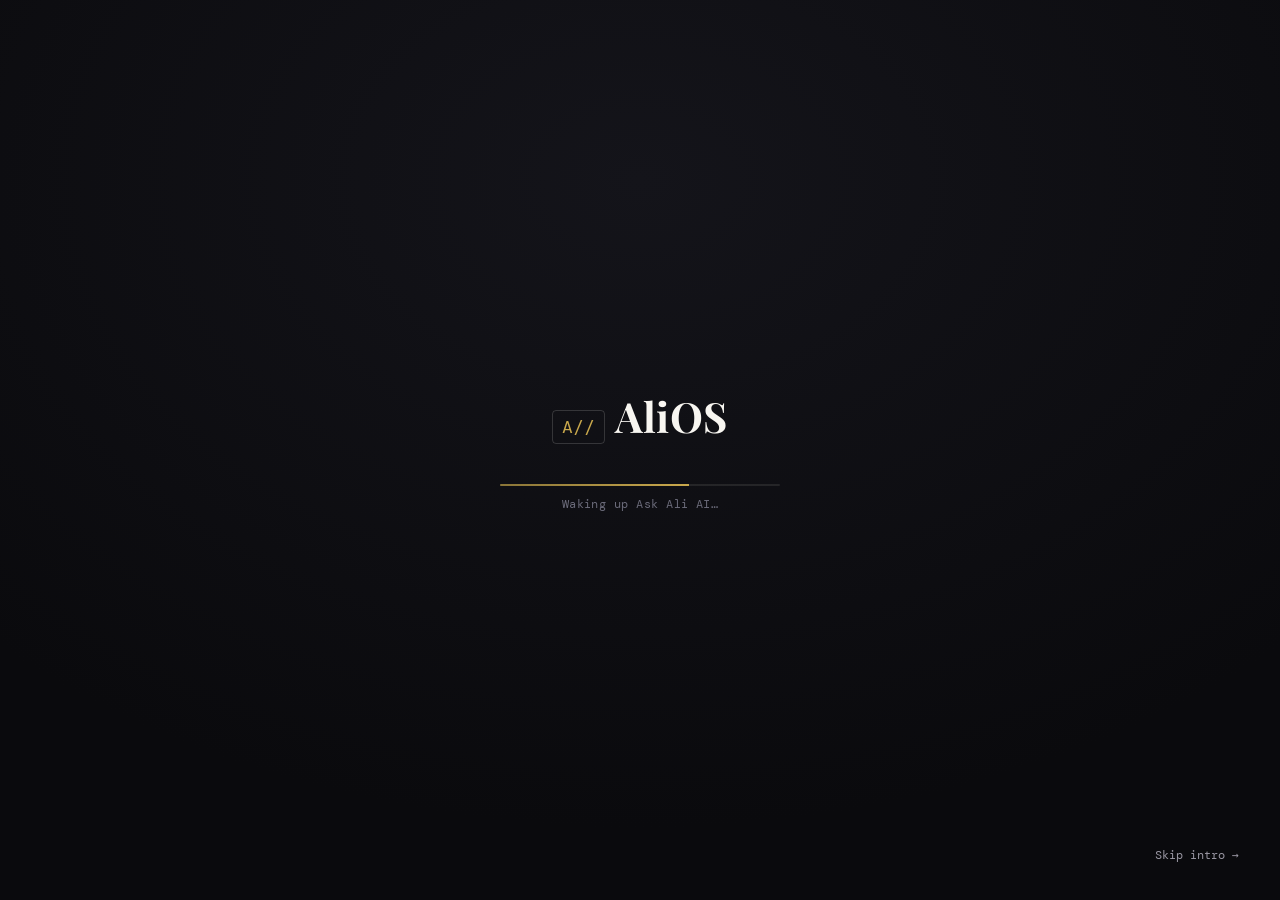
==== commit 33bb1729: "Update project link to Mirza Footwear site" ====
--- a/index.html
+++ b/index.html
@@ -511,7 +511,7 @@
           <div class="venture-side">
             <div class="venture-badge">Solo Developer</div>
             <!-- NOTE: swap in your real Mirza Footwear site URL -->
-            <a href="#" target="_blank" rel="noopener noreferrer" class="project-link-btn ghost">View Site ↗</a>
+            <a href="https://mirza-footwear-ecommerce.netlify.app/" target="_blank" rel="noopener noreferrer" class="project-link-btn ghost">View Site ↗</a>
           </div>
         </div>
       </div>
--- a/style.css
+++ b/style.css
@@ -1,1078 +1,610 @@
-*, *::before, *::after { box-sizing: border-box; margin: 0; padding: 0; }
-:root {
-  --bg: #0a0a0b;
-  --surface: #111114;
-  --border: #1f1f26;
+/* ==========================================================================
+   AliOS — style.css
+   Design tokens
+   ------------------------------------------------------------------------
+   Color    void #0a0a0d · panel #131318 · gold #c9a84c (signature accent)
+            ink #f8f6f1 · ink-dim #9a97a3 · line rgba(248,246,241,.08)
+            terminal-green #7ee787 (scoped to the Terminal app only)
+   Type     Playfair Display  — display serif, window/section headings
+            Space Grotesk     — UI chrome: labels, buttons, taskbar, nav
+            DM Mono           — data, stats, code, terminal
+   Layout   desktop canvas + floating "windows"; full-screen sheets on mobile
+   Signature  boot sequence (A// mark + progress bar) and monochrome+gold
+              window chrome (no literal red/yellow/green traffic lights)
+   ========================================================================== */
+
+*, *::before, *::after { box-sizing: border-box; }
+
+:root{
+  --void: #0a0a0d;
+  --void-2: #101014;
+  --panel: #131318;
+  --panel-2: #17171d;
+  --ink: #f8f6f1;
+  --ink-dim: #9a97a3;
+  --ink-faint: #6b6b7a;
+  --line: rgba(248,246,241,0.09);
+  --line-strong: rgba(248,246,241,0.16);
   --gold: #c9a84c;
-  --gold-dim: #8a6e2f;
-  --gold-glow: rgba(201, 168, 76, 0.15);
-  --cream: #f0e8d5;
-  --muted: #6b6b7a;
-  --white: #f8f6f1;
-  --accent: #3a7bd5;
-}
-#progress-bar {
-  position: fixed;
-  top: 0; left: 0;
-  height: 2px;
-  width: 0%;
-  background: linear-gradient(90deg, var(--gold-dim), var(--gold));
-  z-index: 9999;
-  transition: width 0.1s ease;
-}
-html { scroll-behavior: smooth; scrollbar-width: thin; scrollbar-color: var(--gold-dim) var(--bg); }
-
-body {
-  background: var(--bg);
-  color: var(--white);
-  font-family: 'DM Sans', sans-serif;
-  font-weight: 300;
-  overflow-x: hidden;
+  --gold-dim: #8a7538;
+  --gold-glow: rgba(201,168,76,0.35);
+  --danger: #d97757;
+  --term-green: #7ee787;
+  --term-bg: #0c1210;
+
+  --font-display: "Playfair Display", "Georgia", serif;
+  --font-ui: "Space Grotesk", -apple-system, BlinkMacSystemFont, sans-serif;
+  --font-mono: "DM Mono", "SFMono-Regular", Consolas, monospace;
+
+  --radius-window: 10px;
+  --radius-card: 8px;
+  --radius-pill: 999px;
+
+  --shadow-window: 0 24px 60px -12px rgba(0,0,0,0.55), 0 4px 16px -4px rgba(0,0,0,0.4);
+  --shadow-float: 0 12px 32px -8px rgba(0,0,0,0.45);
+
+  --statusbar-h: 40px;
+  --taskbar-h: 64px;
+
+  --dur-fast: 140ms;
+  --dur-med: 260ms;
+  --dur-slow: 520ms;
+  --ease-out: cubic-bezier(.16,1,.3,1);
+}
+
+[data-theme="light"]{
+  --void: #eeece4;
+  --void-2: #e6e3d9;
+  --panel: #fbfaf6;
+  --panel-2: #f2f0e9;
+  --ink: #16151a;
+  --ink-dim: #56545e;
+  --ink-faint: #8a8790;
+  --line: rgba(22,21,26,0.09);
+  --line-strong: rgba(22,21,26,0.16);
+  --gold: #9c7d2e;
+  --gold-dim: #7a611f;
+  --gold-glow: rgba(156,125,46,0.25);
+  --shadow-window: 0 24px 60px -16px rgba(22,21,26,0.22), 0 4px 16px -6px rgba(22,21,26,0.14);
+  --shadow-float: 0 12px 28px -10px rgba(22,21,26,0.18);
+}
+
+html{ scroll-behavior: smooth; }
+
+body{
+  margin: 0;
+  background: var(--void);
+  color: var(--ink);
+  font-family: var(--font-ui);
+  font-weight: 400;
+  overflow: hidden;
+  height: 100vh;
+  width: 100vw;
+  -webkit-font-smoothing: antialiased;
   cursor: none;
 }
 
-/* Enforce custom cursor on interactives */
-a, button, input, textarea { cursor: none; }
-
-/* Custom Cursor */
-.cursor {
-  width: 10px; height: 10px;
-  background: var(--gold);
-  border-radius: 50%;
-  position: fixed; top: 0; left: 0;
+@media (max-width: 720px), (hover: none) and (pointer: coarse){
+  body{ cursor: auto; }
+}
+
+a{ color: inherit; text-decoration: none; }
+button{ font-family: inherit; cursor: pointer; background: none; border: none; color: inherit; }
+input, textarea{ font-family: inherit; }
+ul{ list-style: none; margin: 0; padding: 0; }
+img{ max-width: 100%; display: block; }
+code{ font-family: var(--font-mono); }
+
+::selection{ background: var(--gold-glow); color: var(--ink); }
+
+/* Scrollbars — thin, monochrome */
+*{ scrollbar-width: thin; scrollbar-color: var(--line-strong) transparent; }
+*::-webkit-scrollbar{ width: 8px; height: 8px; }
+*::-webkit-scrollbar-thumb{ background: var(--line-strong); border-radius: 4px; }
+*::-webkit-scrollbar-track{ background: transparent; }
+
+@media (prefers-reduced-motion: reduce){
+  *{ animation-duration: 0.01ms !important; animation-iteration-count: 1 !important; transition-duration: 0.01ms !important; scroll-behavior: auto !important; }
+}
+
+/* ==========================================================================
+   Custom cursor
+   ========================================================================== */
+.cursor, .cursor-ring{ position: fixed; top:0; left:0; pointer-events:none; z-index: 9999; transform: translate(-50%,-50%); }
+.cursor{ width:6px; height:6px; background: var(--gold); border-radius:50%; }
+.cursor-ring{ width:28px; height:28px; border:1px solid var(--line-strong); border-radius:50%; transition: transform var(--dur-fast) var(--ease-out), border-color var(--dur-fast); }
+.cursor-ring.is-active{ border-color: var(--gold); transform: translate(-50%,-50%) scale(1.4); }
+@media (max-width: 720px), (hover: none) and (pointer: coarse){
+  .cursor, .cursor-ring{ display:none; }
+}
+
+/* ==========================================================================
+   Boot screen
+   ========================================================================== */
+.boot-screen{
+  position: fixed; inset: 0; z-index: 10000;
+  display: flex; flex-direction: column; align-items: center; justify-content: center; gap: 2.5rem;
+  background: radial-gradient(120% 120% at 50% 20%, #14141a 0%, var(--void) 60%);
+  transition: opacity var(--dur-slow) var(--ease-out), visibility var(--dur-slow);
+}
+.boot-screen[data-hidden="true"]{ opacity: 0; visibility: hidden; pointer-events: none; }
+
+.boot-logo{ display:flex; align-items:baseline; gap: .6rem; }
+.boot-logo-mark{
+  font-family: var(--font-mono); font-size: 1.1rem; color: var(--gold);
+  border: 1px solid var(--line-strong); padding: .3rem .55rem; border-radius: 4px;
+  animation: boot-blink 1.6s steps(2,end) infinite;
+}
+.boot-logo-text{ font-family: var(--font-display); font-weight: 700; font-size: 2.6rem; letter-spacing: .01em; }
+@keyframes boot-blink{ 50%{ opacity: .35; } }
+
+.boot-progress{ width: min(280px, 70vw); display:flex; flex-direction:column; gap:.7rem; align-items:center; }
+.boot-progress-track{ width:100%; height: 2px; background: var(--line); border-radius: 2px; overflow:hidden; }
+.boot-progress-fill{ height:100%; width: 0%; background: linear-gradient(90deg, var(--gold-dim), var(--gold)); transition: width var(--dur-med) linear; }
+.boot-status{ font-family: var(--font-mono); font-size: .72rem; color: var(--ink-faint); letter-spacing: .04em; }
+
+.boot-skip{
+  position: absolute; bottom: 2.2rem; right: 2.2rem;
+  font-family: var(--font-mono); font-size: .72rem; color: var(--ink-dim);
+  border-bottom: 1px solid transparent; transition: color var(--dur-fast), border-color var(--dur-fast);
+}
+.boot-skip:hover{ color: var(--gold); border-color: var(--gold); }
+
+/* ==========================================================================
+   Desktop canvas
+   ========================================================================== */
+.desktop{
+  position: relative; height: 100vh; width: 100vw; overflow: hidden;
+}
+.desktop-bg{
+  position: absolute; inset: 0; z-index: 0;
+  background:
+    radial-gradient(60% 50% at 15% 8%, rgba(201,168,76,0.06), transparent 60%),
+    radial-gradient(50% 40% at 90% 85%, rgba(201,168,76,0.05), transparent 60%),
+    var(--void);
+}
+.desktop-bg-grid{
+  position:absolute; inset:0; z-index:0; opacity:.5;
+  background-image: linear-gradient(var(--line) 1px, transparent 1px), linear-gradient(90deg, var(--line) 1px, transparent 1px);
+  background-size: 48px 48px;
+  mask-image: radial-gradient(75% 65% at 50% 40%, black 40%, transparent 90%);
+}
+.desktop-bg-glow{
+  position:absolute; z-index:0; top:-10%; left:50%; width:70vw; height:60vh; transform: translateX(-50%);
+  background: radial-gradient(circle, var(--gold-glow), transparent 70%);
+  opacity: .18; filter: blur(60px); pointer-events:none;
+}
+
+/* ==========================================================================
+   Status bar
+   ========================================================================== */
+.status-bar{
+  position: relative; z-index: 40; height: var(--statusbar-h);
+  display:flex; align-items:center; justify-content:space-between;
+  padding: 0 1rem; gap: 1rem;
+  background: color-mix(in srgb, var(--panel) 82%, transparent);
+  border-bottom: 1px solid var(--line);
+  backdrop-filter: blur(14px);
+  font-family: var(--font-ui); font-size: .78rem;
+}
+.status-bar-left, .status-bar-right{ display:flex; align-items:center; gap: 1.1rem; }
+.status-menu-btn{
+  display:flex; align-items:center; gap:.4rem; font-weight:600; letter-spacing:.01em;
+  padding:.25rem .6rem; border-radius: 5px; transition: background var(--dur-fast);
+}
+.status-menu-btn:hover, .status-menu-btn[aria-expanded="true"]{ background: var(--line); }
+.start-logo{ color: var(--gold); font-family: var(--font-mono); }
+.status-bar-menu{ color: var(--ink-dim); cursor:pointer; transition: color var(--dur-fast); display:none; }
+.status-bar-menu:hover{ color: var(--ink); }
+@media (min-width: 900px){ .status-bar-menu{ display:inline; } }
+
+.status-bar-item{ color: var(--ink-dim); display:flex; align-items:center; gap:.35rem; }
+.theme-toggle{ font-size: .9rem; padding: .15rem .3rem; border-radius: 4px; transition: background var(--dur-fast); }
+.theme-toggle:hover{ background: var(--line); }
+.status-clock{ font-family: var(--font-mono); color: var(--ink); min-width: 4.2ch; text-align:right; }
+.status-battery{ display:none; }
+@media (min-width: 640px){ .status-battery{ display:flex; } }
+.status-wifi{ display:none; }
+@media (min-width: 1080px){ .status-wifi{ display:flex; } }
+
+/* ==========================================================================
+   Desktop icons
+   ========================================================================== */
+.desktop-icons{
+  position:absolute; z-index: 5; top: calc(var(--statusbar-h) + 1.5rem); left: 1.25rem;
+  display:grid; grid-template-columns: repeat(2, 76px); gap: .4rem 1rem;
+}
+@media (min-width: 640px){ .desktop-icons{ grid-template-columns: repeat(1, 84px); gap: .35rem; } }
+
+.desktop-icon{
+  display:flex; flex-direction:column; align-items:center; gap:.4rem;
+  padding: .6rem .3rem; border-radius: 8px; text-align:center;
+  transition: background var(--dur-fast);
+}
+.desktop-icon:hover, .desktop-icon:focus-visible{ background: rgba(248,246,241,0.06); }
+[data-theme="light"] .desktop-icon:hover{ background: rgba(22,21,26,0.06); }
+.desktop-icon-glyph{
+  font-size: 1.5rem; width: 46px; height: 46px; display:flex; align-items:center; justify-content:center;
+  background: var(--panel); border: 1px solid var(--line); border-radius: 10px; box-shadow: var(--shadow-float);
+}
+.desktop-icon-label{ font-family: var(--font-ui); font-size: .68rem; color: var(--ink-dim); letter-spacing: .01em; }
+
+/* ==========================================================================
+   Start menu
+   ========================================================================== */
+.start-menu{
+  position: absolute; z-index: 60; top: calc(var(--statusbar-h) + 8px); left: .75rem;
+  width: 280px; max-width: calc(100vw - 1.5rem);
+  background: var(--panel); border: 1px solid var(--line); border-radius: var(--radius-window);
+  box-shadow: var(--shadow-window);
+  padding: 1rem; opacity: 0; visibility: hidden; transform: translateY(-8px) scale(.98);
+  transition: opacity var(--dur-med) var(--ease-out), transform var(--dur-med) var(--ease-out), visibility var(--dur-med);
+}
+.start-menu[data-open="true"]{ opacity: 1; visibility: visible; transform: translateY(0) scale(1); }
+.start-menu-header{ display:flex; align-items:center; gap:.7rem; padding-bottom: .8rem; border-bottom: 1px solid var(--line); margin-bottom: .8rem; }
+.start-menu-avatar{ width: 38px; height: 38px; border-radius: 50%; object-fit: cover; border: 1px solid var(--line-strong); }
+.start-menu-name{ font-weight: 600; font-size: .85rem; }
+.start-menu-tag{ font-size: .68rem; color: var(--ink-dim); }
+.start-menu-search input{
+  width:100%; background: var(--panel-2); border: 1px solid var(--line); border-radius: 6px;
+  color: var(--ink); padding: .5rem .7rem; font-size: .78rem; margin-bottom: .6rem;
+}
+.start-menu-search input:focus{ outline: 1px solid var(--gold); }
+.start-menu-list button{
+  width:100%; display:flex; align-items:center; gap:.6rem; padding: .5rem .5rem; border-radius: 6px;
+  font-size: .8rem; color: var(--ink); transition: background var(--dur-fast);
+}
+.start-menu-list button:hover{ background: var(--line); }
+.start-menu-footer{ display:flex; gap:.5rem; margin-top: .8rem; padding-top: .8rem; border-top: 1px solid var(--line); }
+.start-menu-footer button{ flex:1; font-size: .68rem; color: var(--ink-dim); border: 1px solid var(--line); border-radius: 6px; padding: .4rem; transition: color var(--dur-fast), border-color var(--dur-fast); }
+.start-menu-footer button:hover{ color: var(--gold); border-color: var(--gold-dim); }
+
+/* ==========================================================================
+   Context menu
+   ========================================================================== */
+.context-menu{
+  position: fixed; z-index: 70; min-width: 190px;
+  background: var(--panel); border: 1px solid var(--line); border-radius: 8px; box-shadow: var(--shadow-window);
+  padding: .35rem; opacity: 0; visibility: hidden; transform: scale(.96); transform-origin: top left;
+  transition: opacity var(--dur-fast) var(--ease-out), transform var(--dur-fast) var(--ease-out), visibility var(--dur-fast);
+}
+.context-menu[data-open="true"]{ opacity: 1; visibility: visible; transform: scale(1); }
+.context-menu li{ padding: .5rem .6rem; font-size: .76rem; color: var(--ink-dim); border-radius: 5px; cursor:pointer; transition: background var(--dur-fast), color var(--dur-fast); }
+.context-menu li:hover{ background: var(--line); color: var(--ink); }
+
+/* ==========================================================================
+   Windows — shared chrome
+   ========================================================================== */
+.app-window{
+  position: absolute; z-index: 10;
+  width: min(560px, 90vw); max-height: 76vh;
+  background: var(--panel); border: 1px solid var(--line); border-radius: var(--radius-window);
+  box-shadow: var(--shadow-window);
+  display: flex; flex-direction: column; overflow: hidden;
+  opacity: 0; visibility: hidden; pointer-events: none;
+  transform: translateY(14px) scale(.97);
+  transition: opacity var(--dur-med) var(--ease-out), transform var(--dur-med) var(--ease-out), visibility var(--dur-med);
+}
+.app-window[data-open="true"]{
+  opacity: 1; visibility: visible; pointer-events: auto; transform: translateY(0) scale(1);
+}
+.app-window[data-minimized="true"]{
+  opacity: 0; visibility: hidden; pointer-events: none; transform: translateY(40px) scale(.9);
+}
+.app-window[data-focused="true"]{ border-color: var(--line-strong); box-shadow: var(--shadow-window), 0 0 0 1px var(--gold-glow); }
+.app-window--wide{ width: min(760px, 92vw); }
+.app-window--small{ width: min(360px, 88vw); }
+.app-window--ai{ width: min(420px, 90vw); height: 520px; max-height: 80vh; }
+.app-window--terminal{ width: min(560px, 90vw); }
+
+/* Default staggered positions (desktop). JS may override with inline styles once dragged. */
+[data-app="about"]{ top: 9%; left: 6%; }
+[data-app="experience"]{ top: 13%; left: 12%; }
+[data-app="skills"]{ top: 10%; left: 18%; }
+[data-app="projects"]{ top: 8%; left: 10%; }
+[data-app="hobbies"]{ top: 14%; left: 22%; }
+[data-app="ventures"]{ top: 16%; left: 16%; }
+[data-app="ai-assistant"]{ top: 10%; right: 6%; left: auto; }
+[data-app="terminal"]{ top: 20%; left: 20%; }
+[data-app="contact"]{ top: 9%; left: 14%; }
+[data-app="trash"]{ top: 24%; left: 30%; }
+
+.window-titlebar{
+  display:flex; align-items:center; gap: .8rem; padding: .6rem .8rem;
+  background: var(--panel-2); border-bottom: 1px solid var(--line);
+  cursor: grab; user-select: none; flex-shrink: 0;
+}
+.window-titlebar:active{ cursor: grabbing; }
+.window-traffic{ display:flex; gap: .45rem; }
+.traffic{
+  position: relative;
+  width: 11px; height: 11px; border-radius: 50%; border: 1px solid var(--line-strong);
+  background: transparent; transition: background var(--dur-fast), border-color var(--dur-fast);
+  padding: 0; cursor: pointer;
+}
+.traffic::before{
+  content: '';
+  position: absolute; top: 50%; left: 50%; transform: translate(-50%, -50%);
+  font-family: var(--font-mono); font-size: 8px; line-height: 1; font-weight: 700;
+  color: var(--ink-faint); transition: color var(--dur-fast);
   pointer-events: none;
-  z-index: 999;
-  transition: transform 0.15s ease;
-  mix-blend-mode: difference;
-}
-.cursor-ring {
-  width: 36px; height: 36px;
-  border: 1px solid var(--gold);
-  border-radius: 50%;
-  position: fixed; top: 0; left: 0;
-  pointer-events: none;
-  z-index: 998;
-  transition: transform 0.4s ease, width 0.3s, height 0.3s, opacity 0.3s;
-  opacity: 0.5;
-}
-.cursor-ring.hover-effect {
-  width: 50px;
-  height: 50px;
-  background: rgba(201,168,76,0.1);
-  border-color: var(--cream);
-}
-
-/* Noise overlay */
-body::before {
-  content: '';
-  position: fixed;
-  inset: 0;
-  background-image: url("data:image/svg+xml,%3Csvg viewBox='0 0 256 256' xmlns='http://www.w3.org/2000/svg'%3E%3Cfilter id='noise'%3E%3CfeTurbulence type='fractalNoise' baseFrequency='0.9' numOctaves='4' stitchTiles='stitch'/%3E%3C/filter%3E%3Crect width='100%25' height='100%25' filter='url(%23noise)' opacity='0.04'/%3E%3C/svg%3E");
-  pointer-events: none;
-  z-index: -1;
-  opacity: 0.4;
-}
-
-/* NAV */
-nav {
-  position: fixed; top: 0; left: 0; right: 0;
-  z-index: 500;
-  display: flex; justify-content: space-between; align-items: center;
-  padding: 1.5rem 4rem;
-  border-bottom: 1px solid transparent;
-  transition: border-color 0.4s, background 0.4s;
-}
-nav.scrolled {
-  border-color: var(--border);
-  background: rgba(10,10,11,0.92);
-  backdrop-filter: blur(12px);
-}
-.nav-logo {
-  font-family: 'Playfair Display', serif;
-  font-size: 1.1rem;
-  letter-spacing: 0.05em;
-  color: var(--gold);
-}
-.nav-links { display: flex; gap: 2.5rem; list-style: none; }
-.nav-links a {
-  font-family: 'DM Mono', monospace;
-  font-size: 0.7rem;
-  letter-spacing: 0.15em;
-  text-transform: uppercase;
-  color: var(--muted);
-  text-decoration: none;
-  transition: color 0.2s;
-}
-.nav-links a:hover { color: var(--gold); }
-.nav-resume-btn {
-  display: flex;
-  align-items: center;
-  gap: 0.4rem;
-  font-family: 'DM Mono', monospace;
-  font-size: 0.65rem;
-  letter-spacing: 0.12em;
-  text-transform: uppercase;
-  color: var(--gold);
-  text-decoration: none;
-  border: 1px solid var(--gold-dim);
-  padding: 0.45rem 1rem;
-  border-radius: 2px;
-  background: rgba(201,168,76,0.05);
-  transition: background 0.2s, border-color 0.2s, color 0.2s, transform 0.2s, box-shadow 0.2s;
-  white-space: nowrap;
-  position: relative;
-  z-index: 1000;
-}
-.nav-resume-btn:hover {
-  background: rgba(201,168,76,0.12);
-  border-color: var(--gold);
-  color: var(--cream);
-  transform: translateY(-1px);
-  box-shadow: 0 4px 12px var(--gold-glow);
-}
-.nav-resume-btn svg { flex-shrink: 0; }
-
-/* HERO */
-.hero {
-  min-height: 100vh;
-  display: flex; align-items: center;
-  padding: 8rem 4rem 4rem;
-  position: relative;
-  overflow: hidden;
-}
-.hero-grid-bg {
-  position: absolute; inset: 0;
-  background-image:
-    linear-gradient(var(--border) 1px, transparent 1px),
-    linear-gradient(90deg, var(--border) 1px, transparent 1px);
-  background-size: 60px 60px;
-  opacity: 0.4;
-  mask-image: radial-gradient(ellipse 80% 80% at 50% 50%, black 30%, transparent 100%);
-}
-.hero-glow {
-  position: absolute;
-  width: 600px; height: 600px;
-  background: radial-gradient(circle, rgba(201,168,76,0.08) 0%, transparent 70%);
-  top: 50%; left: 60%; transform: translate(-50%, -50%);
-  pointer-events: none;
-}
-.hero-wrapper {
-  display: flex;
-  align-items: center;
-  justify-content: space-between;
-  gap: 4rem;
-  width: 100%;
-  position: relative;
-}
-.hero-content { position: relative; max-width: 600px; }
-
-/* HERO PHOTO */
-.hero-photo-wrapper {
-  position: relative;
-  flex-shrink: 0;
-  width: 300px;
-  height: 300px;
-  opacity: 0;
-  animation: fadeUp 0.8s 1.2s forwards;
-}
-.hero-photo {
-  width: 300px;
-  height: 300px;
-  object-fit: cover;
-  border-radius: 4px;
-  border: 1px solid var(--gold-dim);
-  display: block;
-  filter: grayscale(20%);
-  transition: filter 0.3s ease, transform 0.3s ease, box-shadow 0.3s ease;
-}
-.hero-photo:hover {
-  filter: grayscale(0%);
-  transform: translateY(-4px);
-  box-shadow: 0 12px 32px var(--gold-glow);
-}
-.hero-photo-ring {
-  position: absolute;
-  top: -10px;
-  left: -10px;
-  width: 300px;
-  height: 300px;
-  border: 1px solid var(--gold-dim);
-  border-radius: 4px;
-  opacity: 0.3;
-  z-index: -1;
-}
-.hero-eyebrow {
-  font-family: 'DM Mono', monospace;
-  font-size: 0.7rem;
-  letter-spacing: 0.3em;
-  text-transform: uppercase;
-  color: var(--gold);
-  margin-bottom: 1.5rem;
-  display: flex; align-items: center; gap: 1rem;
-  opacity: 0;
-  animation: fadeUp 0.8s 0.2s forwards;
-}
-.hero-eyebrow::before {
-  content: '';
-  width: 40px; height: 1px;
-  background: var(--gold);
-}
-h1 {
-  font-family: 'Playfair Display', serif;
-  font-size: clamp(3.5rem, 8vw, 7rem);
-  font-weight: 900;
-  line-height: 0.95;
-  letter-spacing: -0.02em;
-  margin-bottom: 0.2em;
-  opacity: 0;
-  animation: fadeUp 0.8s 0.4s forwards;
-}
-h1 em {
-  font-style: normal;
-  color: transparent;
-  -webkit-text-stroke: 1px var(--gold-dim);
-}
-.hero-subtitle {
-  font-family: 'DM Sans', sans-serif;
-  font-size: clamp(1rem, 2vw, 1.25rem);
-  color: var(--muted);
-  font-weight: 300;
-  margin-top: 2rem;
-  max-width: 480px;
-  line-height: 1.7;
-  opacity: 0;
-  animation: fadeUp 0.8s 0.6s forwards;
-}
-.hero-tags {
-  display: flex; flex-wrap: wrap; gap: 0.75rem;
-  margin-top: 2.5rem;
-  opacity: 0;
-  animation: fadeUp 0.8s 0.8s forwards;
-}
-/* CURRENTLY BUILDING */
-.currently-building {
-  display: flex;
-  align-items: center;
-  gap: 0.6rem;
-  font-family: 'DM Mono', monospace;
-  font-size: 0.68rem;
-  letter-spacing: 0.1em;
-  color: var(--gold);
-  margin-top: 1.5rem;
-  opacity: 0;
-  animation: fadeUp 0.8s 1.1s forwards;
-}
-.pulse-dot {
-  width: 7px;
-  height: 7px;
-  background: var(--gold);
-  border-radius: 50%;
-  flex-shrink: 0;
-  animation: pulse 2s infinite;
-  box-shadow: 0 0 8px var(--gold);
-}
-@keyframes pulse {
-  0%, 100% { opacity: 1; transform: scale(1); }
-  50%        { opacity: 0.3; transform: scale(0.65); box-shadow: 0 0 2px transparent;}
-}
-.tag {
-  font-family: 'DM Mono', monospace;
-  font-size: 0.65rem;
-  letter-spacing: 0.1em;
-  text-transform: uppercase;
-  padding: 0.4rem 1rem;
-  border: 1px solid var(--border);
-  color: var(--muted);
-  border-radius: 2px;
-}
-.tag.active {
-  border-color: var(--gold-dim);
-  color: var(--gold);
-  background: rgba(201,168,76,0.05);
-}
-.hero-cta {
-  display: flex; gap: 1.5rem; align-items: center; flex-wrap: wrap;
-  margin-top: 3rem;
-  opacity: 0;
-  animation: fadeUp 0.8s 1s forwards;
-}
-.btn-primary {
-  padding: 0.85rem 2.2rem;
-  background: var(--gold);
-  color: var(--bg);
-  font-family: 'DM Mono', monospace;
-  font-size: 0.7rem;
-  letter-spacing: 0.15em;
-  text-transform: uppercase;
-  text-decoration: none;
-  font-weight: 500;
-  border-radius: 2px;
-  transition: background 0.2s, transform 0.2s, box-shadow 0.2s;
-  position: relative;
-  z-index: 1000;
-  border: none;
-}
-.btn-primary:hover { 
-  background: var(--cream); 
-  transform: translateY(-2px); 
-  box-shadow: 0 6px 20px var(--gold-glow);
-}
-.btn-ghost {
-  font-family: 'DM Mono', monospace;
-  font-size: 0.7rem;
-  letter-spacing: 0.15em;
-  text-transform: uppercase;
-  color: var(--muted);
-  text-decoration: none;
-  border-bottom: 1px solid var(--border);
-  padding-bottom: 2px;
-  transition: color 0.2s, border-color 0.2s;
-}
-.btn-ghost:hover { color: var(--white); border-color: var(--white); }
-
-/* SECTION COMMON */
-section { padding: 7rem 4rem; }
-.section-label {
-  font-family: 'DM Mono', monospace;
-  font-size: 0.65rem;
-  letter-spacing: 0.3em;
-  text-transform: uppercase;
-  color: var(--gold);
-  margin-bottom: 1rem;
-  display: flex; align-items: center; gap: 0.75rem;
-}
-.section-label::after {
-  content: '';
-  flex: 1; max-width: 60px;
-  height: 1px;
-  background: var(--gold-dim);
-}
-h2 {
-  font-family: 'Playfair Display', serif;
-  font-size: clamp(2rem, 4vw, 3.5rem);
-  font-weight: 700;
-  line-height: 1.1;
-  margin-bottom: 1rem;
-}
-
-/* ABOUT */
-.about-grid {
-  display: grid;
-  grid-template-columns: 1fr 1fr;
-  gap: 6rem;
-  align-items: center;
-  margin-top: 4rem;
-}
-.about-text p {
-  font-size: 1.05rem;
-  line-height: 1.85;
-  color: #b0adb8;
-  margin-bottom: 1.4rem;
-}
-.about-text p strong { color: var(--white); font-weight: 400; }
-
-/* Global Text Highlights for SSoC Repos */
-.timeline-desc strong, .project-desc strong {
-  color: var(--gold);
-  font-weight: 500;
-  background: rgba(201, 168, 76, 0.05);
-  padding: 0 4px;
-  border-radius: 2px;
-}
-
-.stat-grid {
-  display: grid;
-  grid-template-columns: 1fr 1fr;
-  gap: 1.5rem;
-}
-.stat-box {
-  border: 1px solid var(--border);
-  padding: 1.75rem;
-  border-radius: 4px;
-  background: var(--surface);
-  position: relative;
-  overflow: hidden;
-  transition: border-color 0.3s, box-shadow 0.3s, transform 0.3s;
-}
-.stat-box::before {
-  content: '';
-  position: absolute;
-  top: 0; left: 0;
-  width: 3px; height: 100%;
-  background: var(--gold);
-  transform: scaleY(0);
-  transform-origin: bottom;
-  transition: transform 0.4s ease;
-}
-.stat-box:hover { 
-  border-color: var(--gold-dim); 
-  transform: translateY(-2px);
-  box-shadow: 0 8px 24px var(--gold-glow);
-}
-.stat-box:hover::before { transform: scaleY(1); }
-.stat-num {
-  font-family: 'Playfair Display', serif;
-  font-size: 2.5rem;
-  font-weight: 900;
-  color: var(--gold);
-}
-.stat-desc {
-  font-family: 'DM Mono', monospace;
-  font-size: 0.65rem;
-  letter-spacing: 0.1em;
-  text-transform: uppercase;
-  color: var(--muted);
-  margin-top: 0.4rem;
-}
-
-/* EXPERIENCE */
-.experience { background: var(--surface); }
-.timeline { margin-top: 4rem; position: relative; }
-.timeline::before {
-  content: '';
-  position: absolute;
-  left: 0; top: 0; bottom: 0;
-  width: 1px;
-  background: linear-gradient(to bottom, var(--gold), var(--border), transparent);
-}
-.timeline-item {
-  padding: 0 0 4rem 3rem;
-  position: relative;
-  opacity: 0;
-  transform: translateX(-20px);
-  transition: opacity 0.6s, transform 0.6s;
-}
-.timeline-item.visible { opacity: 1; transform: translateX(0); }
-.timeline-item:hover .timeline-dot {
-  box-shadow: 0 0 12px var(--gold);
-  background: var(--cream);
-}
-.timeline-dot {
-  position: absolute;
-  left: -5px; top: 6px;
-  width: 11px; height: 11px;
-  background: var(--gold);
-  border-radius: 50%;
-  border: 2px solid var(--bg);
-  transition: box-shadow 0.3s, background 0.3s;
-}
-.timeline-date {
-  font-family: 'DM Mono', monospace;
-  font-size: 0.65rem;
-  letter-spacing: 0.15em;
-  text-transform: uppercase;
-  color: var(--gold);
-  margin-bottom: 0.5rem;
-}
-.timeline-role {
-  font-family: 'Playfair Display', serif;
-  font-size: 1.4rem;
-  font-weight: 700;
-  margin-bottom: 0.25rem;
-}
-.timeline-company {
-  font-family: 'DM Mono', monospace;
-  font-size: 0.75rem;
-  color: var(--muted);
-  letter-spacing: 0.08em;
-  margin-bottom: 1rem;
-}
-.timeline-desc {
-  font-size: 0.95rem;
-  line-height: 1.8;
-  color: #9a97a6;
-  max-width: 600px;
-}
-
-/* SKILLS */
-.skills-layout {
-  display: grid;
-  grid-template-columns: repeat(auto-fit, minmax(260px, 1fr));
-  gap: 1.5rem;
-  margin-top: 4rem;
-}
-.skill-card {
-  border: 1px solid var(--border);
-  padding: 2rem;
-  border-radius: 4px;
-  background: var(--surface);
-  opacity: 0;
-  transform: translateY(20px);
-  transition: opacity 0.5s, transform 0.5s, border-color 0.3s, box-shadow 0.3s;
-}
-.skill-card.visible { opacity: 1; transform: translateY(0); }
-.skill-card:hover { 
-  border-color: var(--gold-dim); 
-  transform: translateY(-4px); 
-  box-shadow: 0 8px 32px var(--gold-glow);
-}
-.skill-icon { font-size: 1.5rem; margin-bottom: 1rem; }
-.skill-title {
-  font-family: 'Playfair Display', serif;
-  font-size: 1.1rem;
-  font-weight: 700;
-  margin-bottom: 0.75rem;
-}
-.skill-items { display: flex; flex-wrap: wrap; gap: 0.5rem; }
-.skill-pill {
-  font-family: 'DM Mono', monospace;
-  font-size: 0.6rem;
-  letter-spacing: 0.08em;
-  padding: 0.3rem 0.7rem;
-  background: rgba(201,168,76,0.07);
-  color: var(--gold);
-  border-radius: 20px;
-  border: 1px solid rgba(201,168,76,0.2);
-  transition: transform 0.2s, background 0.2s, box-shadow 0.2s;
-}
-.skill-pill:hover {
-  transform: translateY(-2px);
-  background: rgba(201, 168, 76, 0.15);
-  box-shadow: 0 4px 10px var(--gold-glow);
-}
-
-/* PROJECTS */
-.projects { background: var(--surface); }
-.projects-grid {
-  display: grid;
-  grid-template-columns: repeat(auto-fit, minmax(300px, 1fr));
-  gap: 1.5rem;
-  margin-top: 4rem;
-}
-.project-card {
-  border: 1px solid var(--border);
-  border-radius: 4px;
-  overflow: hidden;
-  background: var(--bg);
-  opacity: 0;
-  transform: translateY(20px);
-  transition: opacity 0.5s, transform 0.5s, border-color 0.3s, box-shadow 0.3s;
-}
-.project-card.visible { opacity: 1; transform: translateY(0); }
-.project-card:hover { 
-  border-color: var(--gold-dim); 
-  transform: translateY(-6px); 
-  box-shadow: 0 12px 40px var(--gold-glow);
-}
-.project-header {
-  padding: 2rem;
-  border-bottom: 1px solid var(--border);
-  display: flex; justify-content: space-between; align-items: flex-start;
-}
-.project-num {
-  font-family: 'DM Mono', monospace;
-  font-size: 0.65rem;
-  color: var(--gold);
-  letter-spacing: 0.1em;
-}
-.project-icon { font-size: 1.5rem; }
-.project-body { padding: 2rem; }
-.project-title {
-  font-family: 'Playfair Display', serif;
-  font-size: 1.2rem;
-  font-weight: 700;
-  margin-bottom: 0.75rem;
-  display: flex;
-  align-items: center;
-  gap: 0.6rem;
-  flex-wrap: wrap;
-}
-.project-desc {
-  font-size: 0.9rem;
-  color: #9a97a6;
-  line-height: 1.75;
-  margin-bottom: 1.25rem;
-}
-.project-stack { display: flex; flex-wrap: wrap; gap: 0.4rem; }
-.stack-tag {
-  font-family: 'DM Mono', monospace;
-  font-size: 0.6rem;
-  padding: 0.25rem 0.6rem;
-  border: 1px solid var(--border);
-  color: var(--muted);
-  border-radius: 2px;
-}
-
-/* VENTURES */
-.venture-card {
-  border: 1px solid var(--border);
-  border-radius: 4px;
-  padding: 3rem;
-  background: var(--surface);
-  display: grid;
-  grid-template-columns: 1fr auto;
-  align-items: center;
-  gap: 2rem;
-  margin-top: 4rem;
-  transition: border-color 0.3s, box-shadow 0.3s, transform 0.3s;
-}
-.venture-card:hover { 
-  border-color: var(--gold-dim); 
-  transform: translateY(-4px);
-  box-shadow: 0 8px 32px var(--gold-glow);
-}
-.venture-title {
-  font-family: 'Playfair Display', serif;
-  font-size: 1.8rem;
-  font-weight: 700;
-  margin-bottom: 0.5rem;
-}
-.venture-desc {
-  font-size: 0.95rem;
-  color: #9a97a6;
-  line-height: 1.8;
-  max-width: 560px;
-}
-.venture-badge {
-  font-family: 'DM Mono', monospace;
-  font-size: 0.6rem;
-  letter-spacing: 0.15em;
-  text-transform: uppercase;
-  padding: 0.5rem 1.2rem;
-  border: 1px solid var(--gold-dim);
-  color: var(--gold);
-  border-radius: 2px;
-  white-space: nowrap;
-}
-
-/* CONNECT */
-.connect {
-  text-align: center;
-  padding: 8rem 4rem;
-  position: relative;
-  overflow: hidden;
-}
-.connect::before {
-  content: '';
-  position: absolute; inset: 0;
-  background: radial-gradient(ellipse 60% 60% at 50% 50%, rgba(201,168,76,0.05) 0%, transparent 70%);
-}
-.connect h2 { margin-bottom: 1.5rem; }
-.connect > p {
-  color: var(--muted);
-  font-size: 1rem;
-  max-width: 400px;
-  margin: 0 auto 3rem;
-  line-height: 1.7;
-}
-
-/* ✅ CONTACT FORM */
-.contact-form {
-  position: relative;
-  z-index: 1;
-  max-width: 600px;
-  margin: 0 auto 3rem;
-  text-align: left;
-  background: var(--surface);
-  border: 1px solid var(--border);
-  border-radius: 4px;
-  padding: 2.5rem;
-  transition: border-color 0.3s, box-shadow 0.3s;
-}
-.contact-form:focus-within {
-  border-color: var(--gold-dim);
-  box-shadow: 0 0 20px var(--gold-glow);
-}
-.form-row {
-  display: grid;
-  grid-template-columns: 1fr 1fr;
-  gap: 1.25rem;
-}
-.form-group {
-  display: flex;
-  flex-direction: column;
-  gap: 0.5rem;
-  margin-bottom: 1.25rem;
-}
-.form-group label {
-  font-family: 'DM Mono', monospace;
-  font-size: 0.6rem;
-  letter-spacing: 0.15em;
-  text-transform: uppercase;
-  color: var(--muted);
-}
-.form-group input,
-.form-group textarea {
-  background: var(--bg);
-  border: 1px solid var(--border);
-  color: var(--white);
-  font-family: 'DM Sans', sans-serif;
-  font-size: 0.9rem;
-  font-weight: 300;
-  padding: 0.75rem 1rem;
-  border-radius: 2px;
-  outline: none;
-  transition: border-color 0.2s, background 0.2s, box-shadow 0.2s;
-  width: 100%;
-  resize: vertical;
-}
-.form-group input::placeholder,
-.form-group textarea::placeholder {
-  color: var(--muted);
-  font-size: 0.85rem;
-}
-.form-group input:focus,
-.form-group textarea:focus {
-  border-color: var(--gold-dim);
-  background: rgba(201,168,76,0.03);
-  box-shadow: inset 0 0 0 1px var(--gold-dim);
-}
-.form-group textarea { min-height: 130px; }
-.form-footer {
-  display: flex;
-  align-items: center;
-  gap: 1.5rem;
-  margin-top: 0.5rem;
-  flex-wrap: wrap;
-}
-.form-submit {
-  display: flex;
-  align-items: center;
-  gap: 0.6rem;
-  padding: 0.85rem 2rem;
-}
-.form-submit:disabled {
-  opacity: 0.6;
-  cursor: not-allowed;
-  transform: none;
-}
-.form-note {
-  font-family: 'DM Mono', monospace;
-  font-size: 0.6rem;
-  letter-spacing: 0.08em;
-  color: var(--muted);
-}
-.form-message {
-  margin-top: 1.25rem;
-  padding: 0.85rem 1.25rem;
-  border-radius: 2px;
-  font-family: 'DM Mono', monospace;
-  font-size: 0.75rem;
-  letter-spacing: 0.05em;
-}
-.form-success {
-  background: rgba(201,168,76,0.08);
-  border: 1px solid var(--gold-dim);
-  color: var(--gold);
-}
-.form-error {
-  background: rgba(220, 80, 80, 0.08);
-  border: 1px solid rgba(220, 80, 80, 0.3);
-  color: #e08080;
-}
-
-.social-links {
-  display: flex; justify-content: center; flex-wrap: wrap; gap: 1.5rem;
-  margin-top: 3rem;
-  position: relative;
-  z-index: 1;
-}
-.social-link {
-  display: flex; align-items: center; gap: 0.75rem;
-  font-family: 'DM Mono', monospace;
-  font-size: 0.7rem;
-  letter-spacing: 0.1em;
-  text-transform: uppercase;
-  color: var(--muted);
-  text-decoration: none;
-  padding: 0.85rem 1.75rem;
-  position: relative;
-  z-index: 1000;
-  border: 1px solid var(--border);
-  border-radius: 2px;
-  transition: color 0.2s, border-color 0.2s, transform 0.2s, box-shadow 0.2s;
-}
-.social-link:hover { 
-  color: var(--gold); 
-  border-color: var(--gold-dim); 
-  transform: translateY(-3px); 
-  box-shadow: 0 6px 15px var(--gold-glow);
-}
-.social-link svg { width: 16px; height: 16px; }
-
-/* FOOTER */
-footer {
-  border-top: 1px solid var(--border);
-  padding: 2rem 4rem;
-  display: flex; justify-content: space-between; align-items: center;
-  font-family: 'DM Mono', monospace;
-  font-size: 0.65rem;
-  color: var(--muted);
-  letter-spacing: 0.08em;
-}
-
-/* TESTIMONIAL */
-#testimonial { background: var(--surface); }
-.testimonial-card {
-  border: 1px solid var(--border);
-  border-left: 3px solid var(--gold);
-  padding: 2.5rem 3rem;
-  background: var(--bg);
-  border-radius: 4px;
-  max-width: 700px;
-  margin-top: 3rem;
-  position: relative;
-  transition: border-color 0.3s, box-shadow 0.3s, transform 0.3s;
-}
-.testimonial-card:hover { 
-  border-color: var(--gold-dim); 
-  transform: translateY(-2px);
-  box-shadow: 0 8px 32px var(--gold-glow);
-}
-.testimonial-quote {
-  font-family: 'Playfair Display', serif;
-  font-size: 5rem;
-  color: var(--gold);
-  opacity: 0.2;
-  line-height: 1;
-  margin-bottom: -1.5rem;
-}
-.testimonial-text {
-  font-family: 'Playfair Display', serif;
-  font-size: 1.05rem;
-  color: var(--white);
-  line-height: 1.85;
-  font-style: italic;
-  margin-bottom: 1.75rem;
-}
-.testimonial-author {
-  border-top: 1px solid var(--border);
-  padding-top: 1rem;
-}
-.testimonial-name {
-  font-family: 'DM Sans', sans-serif;
-  font-size: 0.9rem;
-  font-weight: 500;
-  color: var(--white);
-  margin-bottom: 0.2rem;
-}
-.testimonial-role {
-  font-family: 'DM Mono', monospace;
-  font-size: 0.65rem;
-  letter-spacing: 0.1em;
-  color: var(--gold);
-}
-/* ANIMATIONS */
-@keyframes fadeUp {
-  from { opacity: 0; transform: translateY(24px); }
-  to { opacity: 1; transform: translateY(0); }
-}
-
-/* SCROLLBAR */
-::-webkit-scrollbar { width: 4px; }
-::-webkit-scrollbar-track { background: var(--bg); }
-::-webkit-scrollbar-thumb { background: var(--gold-dim); border-radius: 2px; }
-
-/* THEME TOGGLE BUTTON */
-.theme-toggle {
-  background: transparent;
-  border: 1px solid var(--border);
-  color: var(--muted);
-  padding: 0.45rem 0.6rem;
-  border-radius: 2px;
-  cursor: pointer;
-  display: flex;
-  align-items: center;
-  justify-content: center;
-  transition: color 0.2s, border-color 0.2s, transform 0.2s;
-  flex-shrink: 0;
-}
-.theme-toggle:hover {
-  color: var(--gold);
-  border-color: var(--gold-dim);
-  transform: translateY(-1px);
-}
-
-/* LIGHT MODE VARIABLES */
-[data-theme="light"] {
-  --bg: #f5f2eb;
-  --surface: #edeae0;
-  --border: #d4cfc4;
-  --gold: #a07830;
-  --gold-dim: #c9a84c;
-  --gold-glow: rgba(160, 120, 48, 0.25);
-  --cream: #1a1208;
-  --muted: #7a7060;
-  --white: #1a1208;
-  --accent: #3a7bd5;
-}
-
-/* SMOOTH TRANSITION ON THEME SWITCH */
-body {
-  transition: background 0.4s ease, color 0.4s ease;
-}
-
-/* SCROLL ANIMATIONS */
-[data-animate] {
-  opacity: 0;
-  transform: translateY(28px);
-  transition: opacity 0.7s ease, transform 0.7s ease;
-}
-[data-animate].visible {
-  opacity: 1;
-  transform: translateY(0);
-}
-[data-animate-left] {
-  opacity: 0;
-  transform: translateX(-28px);
-  transition: opacity 0.7s ease, transform 0.7s ease;
-}
-[data-animate-left].visible {
-  opacity: 1;
-  transform: translateX(0);
-}
-@media (prefers-reduced-motion: reduce) {
-  [data-animate],
-  [data-animate-left] {
-    transition: none;
-    opacity: 1;
-    transform: none;
+}
+.traffic.close::before{ content: '\00d7'; font-size: 9px; }
+.traffic.minimize::before{ content: '\2212'; }
+.traffic.maximize::before{ content: '\25a1'; font-size: 7px; }
+.app-window[data-maximized="true"] .traffic.maximize::before{ content: '\29c9'; font-size: 7px; }
+.traffic.close:hover{ background: var(--danger); border-color: var(--danger); }
+.traffic.minimize:hover{ background: var(--ink-dim); border-color: var(--ink-dim); }
+.traffic.maximize:hover{ background: var(--gold); border-color: var(--gold); }
+.traffic:hover::before{ color: rgba(0,0,0,.55); }
+.window-title{
+  font-family: var(--font-mono); font-size: .72rem; color: var(--ink-dim);
+  letter-spacing: .01em; overflow: hidden; text-overflow: ellipsis; white-space: nowrap;
+}
+
+.window-body{
+  padding: 1.4rem 1.5rem 1.7rem; overflow-y: auto; font-size: .88rem; line-height: 1.65; color: var(--ink-dim);
+}
+.window-body p{ margin: 0 0 .9rem; }
+.window-body strong{ color: var(--ink); font-weight: 600; }
+
+.window-resize-handle{
+  position:absolute; right: 3px; bottom: 3px; width: 14px; height: 14px; cursor: nwse-resize;
+  background: linear-gradient(135deg, transparent 50%, var(--line-strong) 50%); border-radius: 2px;
+}
+@media (max-width: 720px){ .window-resize-handle{ display:none; } }
+
+.window-eyebrow{
+  font-family: var(--font-mono); font-size: .68rem; text-transform: uppercase; letter-spacing: .12em;
+  color: var(--gold); margin-bottom: .6rem;
+}
+.window-heading{ font-family: var(--font-display); font-size: 1.7rem; font-weight: 700; color: var(--ink); margin: 0 0 .8rem; }
+
+/* Mobile: windows become full-screen sheets */
+@media (max-width: 720px){
+  .app-window{
+    position: fixed; inset: auto 0 0 0; top: var(--statusbar-h);
+    width: 100vw !important; max-width: 100vw; height: calc(100vh - var(--statusbar-h) - var(--taskbar-h)) !important;
+    max-height: none; border-radius: 14px 14px 0 0; left: 0 !important; right: auto !important;
   }
-}
-/* PROJECT LINKS */
-.project-links {
-  display: flex;
-  gap: 0.75rem;
-  margin-top: 1.25rem;
-  flex-wrap: wrap;
-}
-.project-link-btn {
-  font-family: 'DM Mono', monospace;
-  font-size: 0.62rem;
-  letter-spacing: 0.1em;
-  text-transform: uppercase;
-  padding: 0.5rem 1.1rem;
-  background: var(--gold);
-  color: var(--bg);
-  text-decoration: none;
-  border-radius: 2px;
-  font-weight: 500;
-  transition: background 0.2s, transform 0.2s, box-shadow 0.2s;
-  display: inline-flex;
-  align-items: center;
-  gap: 0.3rem;
-}
-.project-link-btn:hover {
-  background: var(--cream);
-  transform: translateY(-2px);
-  box-shadow: 0 4px 12px var(--gold-glow);
-}
-.project-link-btn.ghost {
-  background: transparent;
-  color: var(--muted);
-  border: 1px solid var(--border);
-}
-.project-link-btn.ghost:hover {
-  color: var(--gold);
-  border-color: var(--gold-dim);
-  background: transparent;
-  box-shadow: 0 4px 12px var(--gold-glow);
-}
-
-@media (max-width: 768px) {
-  nav { padding: 1.25rem 1.5rem; }
-  .nav-links { display: none; }
-  .nav-resume-btn { font-size: 0; padding: 0.45rem 0.6rem; }
-  .nav-resume-btn svg { width: 14px; height: 14px; }
-  section, .hero { padding: 5rem 1.5rem 4rem; }
-  .about-grid { grid-template-columns: 1fr; gap: 3rem; }
-  .venture-card { grid-template-columns: 1fr; }
-  footer { flex-direction: column; gap: 0.5rem; text-align: center; }
-  .form-row { grid-template-columns: 1fr; }
-  .contact-form { padding: 1.5rem; }
-  .hero-cta { gap: 1rem; flex-direction: column; align-items: flex-start; }
- .hero-wrapper { flex-direction: column; gap: 2.5rem; }
- .hero-photo-wrapper { width: 200px; height: 200px; }
- .hero-photo { width: 200px; height: 200px; }
- .hero-photo-ring { width: 200px; height: 200px; }
-
-  .skills-layout { grid-template-columns: 1fr; }
-  .skill-card { padding: 1.5rem; }
-  .skill-items { gap: 0.4rem; }
-  .skill-pill { font-size: 0.58rem; padding: 0.25rem 0.6rem; }
-  .leetcode-stats img { max-width: 100%; }
-  .projects-grid { grid-template-columns: 1fr; }
-  .stat-grid { grid-template-columns: 1fr 1fr; gap: 1rem; }
-  .timeline-item { padding: 0 0 3rem 2rem; }
-  .testimonial-card { padding: 1.5rem; }
-  .social-links { flex-direction: column; align-items: center; }
-  h1 { font-size: clamp(2.8rem, 10vw, 4rem); }
-  h2 { font-size: clamp(1.8rem, 6vw, 2.5rem); }
-}
-
-/* =========================================================
-   ADDENDUM — new components added for the AuthForge update.
-   Nothing above this line was changed.
-========================================================= */
-
-/* AuthForge featured card: a slightly warmer border + left accent bar,
-   consistent with the existing gold-glow hover language elsewhere */
-.project-card--featured {
-  border-color: var(--gold-dim);
-  position: relative;
-}
-.project-card--featured::before {
-  content: '';
-  position: absolute;
-  top: 0; left: 0;
-  width: 3px; height: 100%;
-  background: var(--gold);
-}
-
-.wip-badge {
-  font-family: 'DM Mono', monospace;
-  font-size: 0.55rem;
-  letter-spacing: 0.1em;
-  text-transform: uppercase;
-  color: var(--gold);
-  border: 1px solid var(--gold-dim);
-  border-radius: 2px;
-  padding: 0.15rem 0.5rem;
-  white-space: nowrap;
-}
-
-.simplify-btn {
-  background: none;
-  border: 1px solid var(--gold-dim);
-  color: var(--gold);
-  font-family: 'DM Mono', monospace;
-  font-size: 0.6rem;
-  padding: 0.3rem 0.6rem;
-  border-radius: 2px;
-  cursor: pointer;
-  transition: background 0.2s, color 0.2s;
-}
-.simplify-btn:hover { background: var(--gold); color: var(--bg); }
-
-.project-desc--simple { display: none; color: var(--white); }
-
-/* Venture card right-hand column (was inline style, now a class) */
-.venture-side {
-  display: flex;
-  flex-direction: column;
-  gap: 1rem;
-  align-items: flex-end;
-}
-
-/* Connect quicklinks row (was inline style, now a class) */
-.connect-quicklinks {
-  display: flex;
-  justify-content: center;
-  gap: 2.5rem;
-  margin-bottom: 2.5rem;
-  flex-wrap: wrap;
-  font-family: 'DM Mono', monospace;
-  font-size: 0.75rem;
-  color: var(--muted);
-  letter-spacing: 0.08em;
-}
-.connect-quicklinks a { color: var(--gold); text-decoration: none; }
-.email-btn {
-  background: none;
-  border: none;
-  color: var(--gold);
-  font-family: inherit;
-  font-size: inherit;
-  cursor: none;
-  padding: 0;
-}
+  .app-window--ai{ height: calc(100vh - var(--statusbar-h) - var(--taskbar-h)) !important; }
+}
+
+/* ==========================================================================
+   About window
+   ========================================================================== */
+.about-window-grid{ display:grid; gap: 1.6rem; }
+@media (min-width: 620px){ .about-window-grid{ grid-template-columns: 200px 1fr; align-items:start; } }
+.about-photo-frame{
+  border: 1px solid var(--line); border-radius: 10px; overflow: hidden; aspect-ratio: 1;
+}
+.about-photo{ width:100%; height:100%; object-fit: cover; filter: grayscale(.15); }
+.about-quick-stats{ display:grid; grid-template-columns: 1fr 1fr; gap: .5rem; margin-top: .8rem; }
+.stat-box{ border: 1px solid var(--line); border-radius: 8px; padding: .6rem .5rem; text-align:center; }
+.stat-num{ font-family: var(--font-display); font-size: 1.25rem; font-weight: 700; color: var(--gold); }
+.stat-desc{ font-family: var(--font-mono); font-size: .6rem; color: var(--ink-faint); text-transform: uppercase; letter-spacing: .06em; margin-top: .15rem; }
+
+.about-tags{ display:flex; flex-wrap:wrap; gap: .45rem; margin: 1rem 0; }
+.tag{ font-family: var(--font-mono); font-size: .68rem; padding: .3rem .65rem; border-radius: var(--radius-pill); border: 1px solid var(--line); color: var(--ink-faint); }
+.tag.active{ color: var(--gold); border-color: var(--gold-dim); }
+
+.currently-building{
+  display:flex; align-items:center; gap: .55rem; font-family: var(--font-mono); font-size: .72rem;
+  color: var(--ink-dim); padding: .55rem .8rem; border: 1px solid var(--line); border-radius: 8px; margin-bottom: 1rem;
+}
+.pulse-dot{ width: 7px; height: 7px; border-radius: 50%; background: var(--gold); flex-shrink:0; animation: pulse 1.8s ease-in-out infinite; }
+@keyframes pulse{ 0%,100%{ opacity: 1; box-shadow: 0 0 0 0 var(--gold-glow);} 50%{ opacity:.6; box-shadow: 0 0 0 6px transparent;} }
+
+.github-stats img{ border-radius: 6px; border: 1px solid var(--line); }
+
+/* ==========================================================================
+   Timeline (Experience)
+   ========================================================================== */
+.timeline{ position: relative; padding-left: 1.4rem; margin: 1rem 0 1.6rem; }
+.timeline::before{ content:""; position:absolute; left: 3px; top: 4px; bottom: 4px; width: 1px; background: var(--line-strong); }
+.timeline-item{ position: relative; padding-bottom: 1.5rem; }
+.timeline-item:last-child{ padding-bottom: 0; }
+.timeline-dot{ position:absolute; left: -1.4rem; top: 4px; width: 7px; height: 7px; border-radius: 50%; background: var(--gold); }
+.timeline-date{ font-family: var(--font-mono); font-size: .66rem; color: var(--gold); text-transform:uppercase; letter-spacing:.08em; margin-bottom: .25rem; }
+.timeline-role{ font-family: var(--font-display); font-size: 1.05rem; font-weight: 700; color: var(--ink); }
+.timeline-company{ font-size: .76rem; color: var(--ink-faint); margin-bottom: .4rem; }
+.timeline-desc{ font-size: .82rem; }
+
+.testimonial-card{ border: 1px solid var(--line); border-radius: 10px; padding: 1.4rem; position: relative; background: var(--panel-2); }
+.testimonial-quote{ font-family: var(--font-display); font-size: 2.4rem; color: var(--gold-dim); line-height: 1; margin-bottom: .3rem; }
+.testimonial-text{ font-style: italic; font-size: .84rem; }
+.testimonial-author{ margin-top: .9rem; }
+.testimonial-name{ font-weight: 600; color: var(--ink); font-size: .8rem; }
+.testimonial-role{ font-size: .7rem; color: var(--ink-faint); }
+
+/* ==========================================================================
+   Skills
+   ========================================================================== */
+.skills-layout{ display:grid; grid-template-columns: repeat(auto-fill, minmax(190px, 1fr)); gap: .8rem; margin-top: .5rem; }
+.skill-card{ border: 1px solid var(--line); border-radius: 10px; padding: 1rem; }
+.skill-icon{ font-size: 1.2rem; margin-bottom: .4rem; }
+.skill-title{ font-family: var(--font-ui); font-weight: 600; font-size: .82rem; color: var(--ink); margin-bottom: .6rem; }
+.skill-items{ display:flex; flex-wrap:wrap; gap: .35rem; }
+.skill-pill{ font-family: var(--font-mono); font-size: .64rem; padding: .22rem .55rem; border-radius: var(--radius-pill); background: var(--panel-2); border: 1px solid var(--line); color: var(--ink-dim); }
+.leetcode-stats img{ border-radius: 6px; border: 1px solid var(--line); }
+
+/* ==========================================================================
+   Projects
+   ========================================================================== */
+.projects-grid{ display:grid; grid-template-columns: 1fr; gap: 1rem; margin-top: .5rem; }
+@media (min-width: 640px){ .projects-grid{ grid-template-columns: 1fr 1fr; } }
+.project-card{ border: 1px solid var(--line); border-radius: 10px; overflow:hidden; background: var(--panel-2); display:flex; flex-direction:column; }
+.project-card--featured{ border-color: var(--gold-dim); }
+.project-header{ display:flex; align-items:center; justify-content:space-between; padding: .7rem .9rem; border-bottom: 1px solid var(--line); }
+.project-num{ font-family: var(--font-mono); font-size: .62rem; text-transform: uppercase; letter-spacing: .07em; color: var(--ink-faint); }
+.project-icon{ font-size: 1rem; }
+.project-body{ padding: 1rem; display:flex; flex-direction:column; gap: .6rem; flex:1; }
+.project-title{ font-family: var(--font-display); font-weight: 700; font-size: 1.05rem; color: var(--ink); display:flex; align-items:center; flex-wrap:wrap; gap: .5rem; }
+.wip-badge{ font-family: var(--font-mono); font-size: .58rem; text-transform:uppercase; letter-spacing: .05em; color: var(--gold); border: 1px solid var(--gold-dim); border-radius: var(--radius-pill); padding: .12rem .5rem; }
+.simplify-btn{ font-family: var(--font-mono); font-size: .6rem; color: var(--ink-dim); border: 1px solid var(--line); border-radius: var(--radius-pill); padding: .12rem .5rem; transition: color var(--dur-fast), border-color var(--dur-fast); }
+.simplify-btn:hover, .simplify-btn[aria-pressed="true"]{ color: var(--gold); border-color: var(--gold-dim); }
+.project-desc{ font-size: .8rem; }
+.project-desc--simple{ color: var(--ink); }
+.project-stack{ display:flex; flex-wrap:wrap; gap: .35rem; }
+.stack-tag{ font-family: var(--font-mono); font-size: .62rem; padding: .2rem .5rem; border-radius: 4px; background: var(--panel); border: 1px solid var(--line); color: var(--ink-faint); }
+.project-links{ display:flex; gap: .6rem; margin-top: auto; padding-top: .3rem; flex-wrap: wrap; }
+.project-link-btn{
+  font-family: var(--font-mono); font-size: .7rem; color: var(--void);
+  background: var(--gold); border-radius: 6px; padding: .45rem .8rem;
+  transition: opacity var(--dur-fast), transform var(--dur-fast);
+}
+.project-link-btn:hover{ opacity: .85; transform: translateY(-1px); }
+.project-link-btn.ghost{ background: transparent; color: var(--ink-dim); border: 1px solid var(--line-strong); }
+.project-link-btn.ghost:hover{ color: var(--ink); border-color: var(--gold-dim); }
+
+/* ==========================================================================
+   Hobbies
+   ========================================================================== */
+.hobby-grid{ display:grid; grid-template-columns: 1fr 1fr; gap: .8rem; margin-top: .5rem; }
+@media (max-width: 420px){ .hobby-grid{ grid-template-columns: 1fr; } }
+.hobby-card{ border: 1px solid var(--line); border-radius: 10px; padding: 1rem; text-align:center; }
+.hobby-icon{ font-size: 1.5rem; margin-bottom: .5rem; }
+.hobby-title{ font-family: var(--font-display); font-weight: 700; font-size: .95rem; color: var(--ink); margin-bottom: .35rem; }
+.hobby-desc{ font-size: .76rem; }
+
+/* ==========================================================================
+   Ventures
+   ========================================================================== */
+.venture-card{ border: 1px solid var(--line); border-radius: 10px; padding: 1.2rem; display:flex; flex-direction:column; gap: 1rem; }
+@media (min-width: 480px){ .venture-card{ flex-direction:row; align-items:center; justify-content:space-between; } }
+.venture-title{ font-family: var(--font-display); font-weight: 700; font-size: 1.15rem; color: var(--ink); margin-bottom: .4rem; }
+.venture-desc{ font-size: .82rem; }
+.venture-side{ display:flex; flex-direction:column; gap: .5rem; align-items: flex-start; flex-shrink: 0; }
+@media (min-width: 480px){ .venture-side{ align-items: flex-end; } }
+.venture-badge{ font-family: var(--font-mono); font-size: .62rem; color: var(--gold); border: 1px solid var(--gold-dim); border-radius: var(--radius-pill); padding: .2rem .6rem; }
+
+/* ==========================================================================
+   AI Assistant chat
+   ========================================================================== */
+.ai-chat-body{ display:flex; flex-direction:column; padding: 0; flex: 1; min-height: 0; }
+.ai-chat-log{ flex:1; overflow-y:auto; padding: 1.1rem 1.1rem .6rem; display:flex; flex-direction:column; gap: .9rem; }
+.ai-chat-msg{ display:flex; gap: .6rem; max-width: 100%; }
+.ai-chat-msg--user{ flex-direction: row-reverse; }
+.ai-chat-avatar{ width: 26px; height: 26px; border-radius: 50%; background: var(--panel-2); border: 1px solid var(--line); display:flex; align-items:center; justify-content:center; font-size: .8rem; flex-shrink:0; }
+.ai-chat-bubble{ background: var(--panel-2); border: 1px solid var(--line); border-radius: 10px; padding: .6rem .8rem; font-size: .8rem; line-height: 1.55; color: var(--ink-dim); max-width: 82%; }
+.ai-chat-msg--user .ai-chat-bubble{ background: color-mix(in srgb, var(--gold) 14%, var(--panel-2)); border-color: var(--gold-dim); color: var(--ink); }
+.ai-suggestion-chip{
+  display:block; margin-top: .5rem; font-family: var(--font-mono); font-size: .68rem; color: var(--gold);
+  border: 1px solid var(--gold-dim); border-radius: var(--radius-pill); padding: .3rem .65rem; transition: background var(--dur-fast);
+}
+.ai-suggestion-chip:hover{ background: var(--gold-glow); }
+.ai-chat-input-row{ display:flex; gap: .5rem; padding: .8rem 1.1rem; border-top: 1px solid var(--line); flex-shrink: 0; }
+.ai-chat-input-row input{
+  flex:1; background: var(--panel-2); border: 1px solid var(--line); border-radius: var(--radius-pill);
+  color: var(--ink); padding: .6rem 1rem; font-size: .8rem;
+}
+.ai-chat-input-row input:focus{ outline: 1px solid var(--gold); }
+.ai-chat-send{
+  width: 38px; height: 38px; border-radius: 50%; background: var(--gold); color: var(--void);
+  display:flex; align-items:center; justify-content:center; flex-shrink:0; transition: opacity var(--dur-fast);
+}
+.ai-chat-send:hover{ opacity: .85; }
+.ai-chat-note{ font-size: .64rem; color: var(--ink-faint); text-align:center; padding: 0 1rem .9rem; margin: 0; flex-shrink: 0; }
+
+/* ==========================================================================
+   Terminal
+   ========================================================================== */
+.terminal-body{
+  padding: 1rem 1.1rem; background: var(--term-bg); color: var(--term-green);
+  font-family: var(--font-mono); font-size: .78rem; display:flex; flex-direction:column; height: 320px;
+}
+.terminal-log{ flex:1; overflow-y:auto; margin-bottom: .6rem; }
+.terminal-log p{ margin: 0 0 .5rem; line-height: 1.6; color: var(--term-green); opacity: .92; }
+.terminal-log code{ color: var(--gold); }
+.terminal-input-row{ display:flex; align-items:center; gap: .5rem; flex-shrink: 0; }
+.terminal-prompt{ color: var(--gold); flex-shrink:0; }
+.terminal-input{ flex:1; background: transparent; border: none; color: var(--term-green); font-family: var(--font-mono); font-size: .78rem; }
+.terminal-input:focus{ outline: none; }
+
+/* ==========================================================================
+   Contact
+   ========================================================================== */
+.connect-quicklinks{ display:flex; flex-wrap:wrap; gap: 1rem; margin: 1rem 0 1.4rem; }
+.connect-item{ font-size: .8rem; color: var(--ink-dim); }
+.email-btn{ color: var(--gold); border-bottom: 1px dashed var(--gold-dim); font-size: .8rem; }
+
+.contact-form{ display:flex; flex-direction:column; gap: .9rem; }
+.form-row{ display:grid; grid-template-columns: 1fr; gap: .9rem; }
+@media (min-width: 480px){ .form-row{ grid-template-columns: 1fr 1fr; } }
+.form-group{ display:flex; flex-direction:column; gap: .35rem; }
+.form-group label{ font-family: var(--font-mono); font-size: .64rem; text-transform: uppercase; letter-spacing: .06em; color: var(--ink-faint); }
+.form-group input, .form-group textarea{
+  background: var(--panel-2); border: 1px solid var(--line); border-radius: 6px; color: var(--ink);
+  padding: .65rem .8rem; font-size: .8rem; resize: vertical;
+}
+.form-group input:focus, .form-group textarea:focus{ outline: 1px solid var(--gold); }
+.form-footer{ display:flex; align-items:center; gap: 1rem; flex-wrap: wrap; margin-top: .3rem; }
+.btn-primary{
+  display:inline-flex; align-items:center; gap: .5rem; background: var(--gold); color: var(--void);
+  font-family: var(--font-ui); font-weight: 600; font-size: .8rem; padding: .65rem 1.2rem; border-radius: var(--radius-pill);
+  transition: opacity var(--dur-fast), transform var(--dur-fast);
+}
+.btn-primary:hover{ opacity: .87; transform: translateY(-1px); }
+.form-note{ font-size: .68rem; color: var(--ink-faint); margin: 0; }
+.form-message{ font-size: .78rem; padding: .7rem .9rem; border-radius: 6px; }
+.form-success{ background: rgba(126,231,135,0.1); color: var(--term-green); border: 1px solid rgba(126,231,135,0.3); }
+.form-error{ background: rgba(217,119,87,0.1); color: var(--danger); border: 1px solid rgba(217,119,87,0.3); }
+
+.social-links{ display:flex; gap: .8rem; margin-top: 1.4rem; }
+.social-link{
+  display:flex; align-items:center; gap: .5rem; font-size: .75rem; color: var(--ink-dim);
+  border: 1px solid var(--line); border-radius: var(--radius-pill); padding: .5rem .9rem;
+  transition: color var(--dur-fast), border-color var(--dur-fast);
+}
+.social-link svg{ width: 14px; height: 14px; }
+.social-link:hover{ color: var(--gold); border-color: var(--gold-dim); }
+
+/* ==========================================================================
+   Trash
+   ========================================================================== */
+.trash-list li{ font-family: var(--font-mono); font-size: .78rem; color: var(--ink-faint); padding: .4rem 0; border-bottom: 1px dashed var(--line); }
+.trash-list li:last-child{ border-bottom: none; }
+
+/* ==========================================================================
+   Taskbar
+   ========================================================================== */
+.taskbar{
+  position: absolute; z-index: 50; left: 50%; bottom: 14px; transform: translateX(-50%);
+  height: var(--taskbar-h); display:flex; align-items:center; gap: .5rem; padding: 0 .9rem;
+  background: color-mix(in srgb, var(--panel) 84%, transparent);
+  border: 1px solid var(--line); border-radius: var(--radius-pill);
+  backdrop-filter: blur(16px); box-shadow: var(--shadow-window);
+  max-width: calc(100vw - 1.5rem); overflow-x: auto;
+}
+@media (max-width: 720px){ .taskbar{ bottom: 0; left: 0; transform:none; width: 100vw; max-width: 100vw; border-radius: 0; border-left:none; border-right:none; border-bottom:none; justify-content: space-around; } }
+.taskbar-pinned, .taskbar-open{ display:flex; align-items:center; gap: .45rem; }
+.taskbar-open:not(:empty){ padding-left: .6rem; border-left: 1px solid var(--line); margin-left: .2rem; }
+.taskbar-app{
+  width: 40px; height: 40px; border-radius: 10px; display:flex; align-items:center; justify-content:center;
+  font-size: 1.1rem; background: var(--panel-2); border: 1px solid var(--line); position: relative; flex-shrink: 0;
+  transition: transform var(--dur-fast) var(--ease-out), border-color var(--dur-fast);
+}
+.taskbar-app:hover{ transform: translateY(-3px); border-color: var(--gold-dim); }
+.taskbar-app[data-running="true"]::after{
+  content:""; position:absolute; bottom: 3px; left: 50%; transform: translateX(-50%);
+  width: 4px; height: 4px; border-radius: 50%; background: var(--gold);
+}
+
+/* ==========================================================================
+   Toasts
+   ========================================================================== */
+.toast-stack{ position: fixed; z-index: 9998; bottom: calc(var(--taskbar-h) + 28px); left: 50%; transform: translateX(-50%); display:flex; flex-direction:column; gap: .5rem; align-items:center; }
+.toast{
+  font-family: var(--font-mono); font-size: .72rem; color: var(--ink);
+  background: var(--panel); border: 1px solid var(--line-strong); border-radius: var(--radius-pill);
+  padding: .55rem 1rem; box-shadow: var(--shadow-window);
+  animation: toast-in var(--dur-med) var(--ease-out);
+}
+@keyframes toast-in{ from{ opacity:0; transform: translateY(8px);} to{ opacity:1; transform: translateY(0);} }
+
+/* ==========================================================================
+   Small-screen desktop icon grid tidy-up
+   ========================================================================== */
+@media (max-width: 420px){
+  .desktop-icons{ grid-template-columns: repeat(3, 1fr); left: 0; right: 0; padding: 0 .8rem; width: 100%; justify-items: center; }
+}
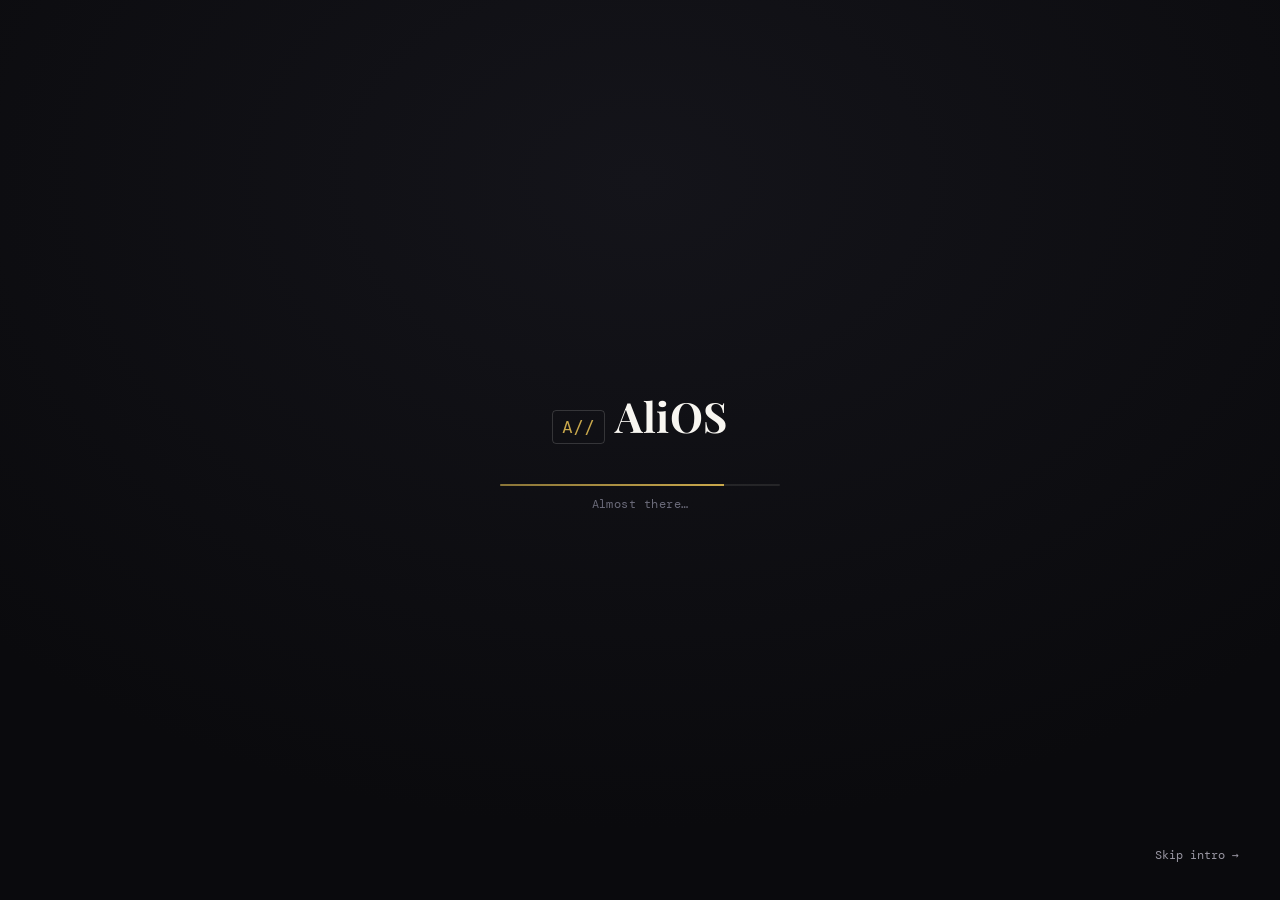
==== commit 9f11d7d5: "Update AI Assistant references to AIMM" ====
--- a/index.html
+++ b/index.html
@@ -5,7 +5,7 @@
   <meta name="viewport" content="width=device-width, initial-scale=1.0, maximum-scale=1.0" />
 
   <title>AliOS — Ali Mehdi Mirza | Full Stack Developer & AI Enthusiast</title>
-  <meta name="description" content="AliOS — an operating-system-styled portfolio for Ali Mehdi Mirza. Computer Engineering student at VIT Mumbai, CGPA 9.95. Full-stack MERN developer, AI/ML enthusiast, open source contributor. Open to software developer internships." />
+  <meta name="description" content="AliOS — an operating-system-styled portfolio for Ali Mehdi Mirza. Computer Engineering student at VIT Mumbai, CGPA 9.56. Full-stack MERN developer, AI/ML enthusiast, open source contributor. Open to software developer internships." />
   <meta name="keywords" content="Ali Mehdi Mirza, AliOS, full stack developer Mumbai, MERN stack developer, software developer intern, VIT Mumbai, React developer, Node.js developer, AI ML developer Mumbai, Social Summer of Code, SSoC 2026" />
   <meta name="author" content="Ali Mehdi Mirza" />
   <link rel="canonical" href="https://ali0786mehdi.github.io/Ali_Portfolio/" />
@@ -93,7 +93,7 @@
         </button>
         <span class="status-bar-item status-bar-menu" data-window-target="about">About</span>
         <span class="status-bar-item status-bar-menu" data-window-target="projects">Projects</span>
-        <span class="status-bar-item status-bar-menu" data-window-target="ai-assistant">AI Assistant</span>
+        <span class="status-bar-item status-bar-menu" data-window-target="ai-assistant">AIMM</span>
       </div>
       <div class="status-bar-right">
         <span class="status-bar-item status-battery" id="status-battery" title="Focus level">🔋 100%</span>
@@ -133,7 +133,7 @@
       </button>
       <button class="desktop-icon" data-window-target="ai-assistant" type="button">
         <span class="desktop-icon-glyph">🤖</span>
-        <span class="desktop-icon-label">Ask Ali AI</span>
+        <span class="desktop-icon-label">AIMM</span>
       </button>
       <button class="desktop-icon" data-window-target="terminal" type="button">
         <span class="desktop-icon-glyph">▚</span>
@@ -175,7 +175,7 @@
         <li><button data-window-target="projects" type="button"><span>🚀</span> Projects</button></li>
         <li><button data-window-target="hobbies" type="button"><span>🎧</span> Hobbies</button></li>
         <li><button data-window-target="ventures" type="button"><span>👞</span> Ventures</button></li>
-        <li><button data-window-target="ai-assistant" type="button"><span>🤖</span> Ask Ali AI</button></li>
+        <li><button data-window-target="ai-assistant" type="button"><span>🤖</span> AIMM</button></li>
         <li><button data-window-target="terminal" type="button"><span>▚</span> Terminal</button></li>
         <li><button data-window-target="contact" type="button"><span>✉️</span> Contact</button></li>
       </ul>
@@ -529,20 +529,20 @@
           <button class="traffic minimize" data-action="minimize" aria-label="Minimize"></button>
           <button class="traffic maximize" data-action="maximize" aria-label="Maximize"></button>
         </div>
-        <div class="window-title">Ask Ali AI — chat.exe</div>
+        <div class="window-title">AIMM — chat.exe</div>
       </div>
       <div class="window-body ai-chat-body">
         <div class="ai-chat-log" id="ai-chat-log" aria-live="polite">
           <div class="ai-chat-msg ai-chat-msg--bot">
             <div class="ai-chat-avatar">🤖</div>
             <div class="ai-chat-bubble">
-              Hey, I'm a small assistant trained on Ali's résumé. Ask me about his projects, stack, or availability — try
+              Hey, I'm AIMM — Ali's AI agent. Ask me about his projects, stack, or availability — try
               <button class="ai-suggestion-chip" data-suggestion="What has Ali built recently?" type="button">"What has Ali built recently?"</button>
             </div>
           </div>
         </div>
         <form class="ai-chat-input-row" id="ai-chat-form">
-          <input type="text" id="ai-chat-input" placeholder="Ask about Ali's stack, projects, availability…" autocomplete="off" />
+          <input type="text" id="ai-chat-input" placeholder="Ask AIMM about Ali's stack, projects, availability…" autocomplete="off" />
           <button type="submit" class="ai-chat-send" aria-label="Send">➤</button>
         </form>
         <p class="ai-chat-note">Answers are generated and may be imperfect — for anything important, use the Contact window.</p>
@@ -673,7 +673,7 @@
       <div class="taskbar-pinned" id="taskbar-pinned">
         <button class="taskbar-app" data-window-target="about" type="button" title="About.me">🧑‍💻</button>
         <button class="taskbar-app" data-window-target="projects" type="button" title="Projects">🚀</button>
-        <button class="taskbar-app" data-window-target="ai-assistant" type="button" title="Ask Ali AI">🤖</button>
+        <button class="taskbar-app" data-window-target="ai-assistant" type="button" title="AIMM">🤖</button>
         <button class="taskbar-app" data-window-target="terminal" type="button" title="Terminal">▚</button>
         <button class="taskbar-app" data-window-target="contact" type="button" title="Contact">✉️</button>
       </div>
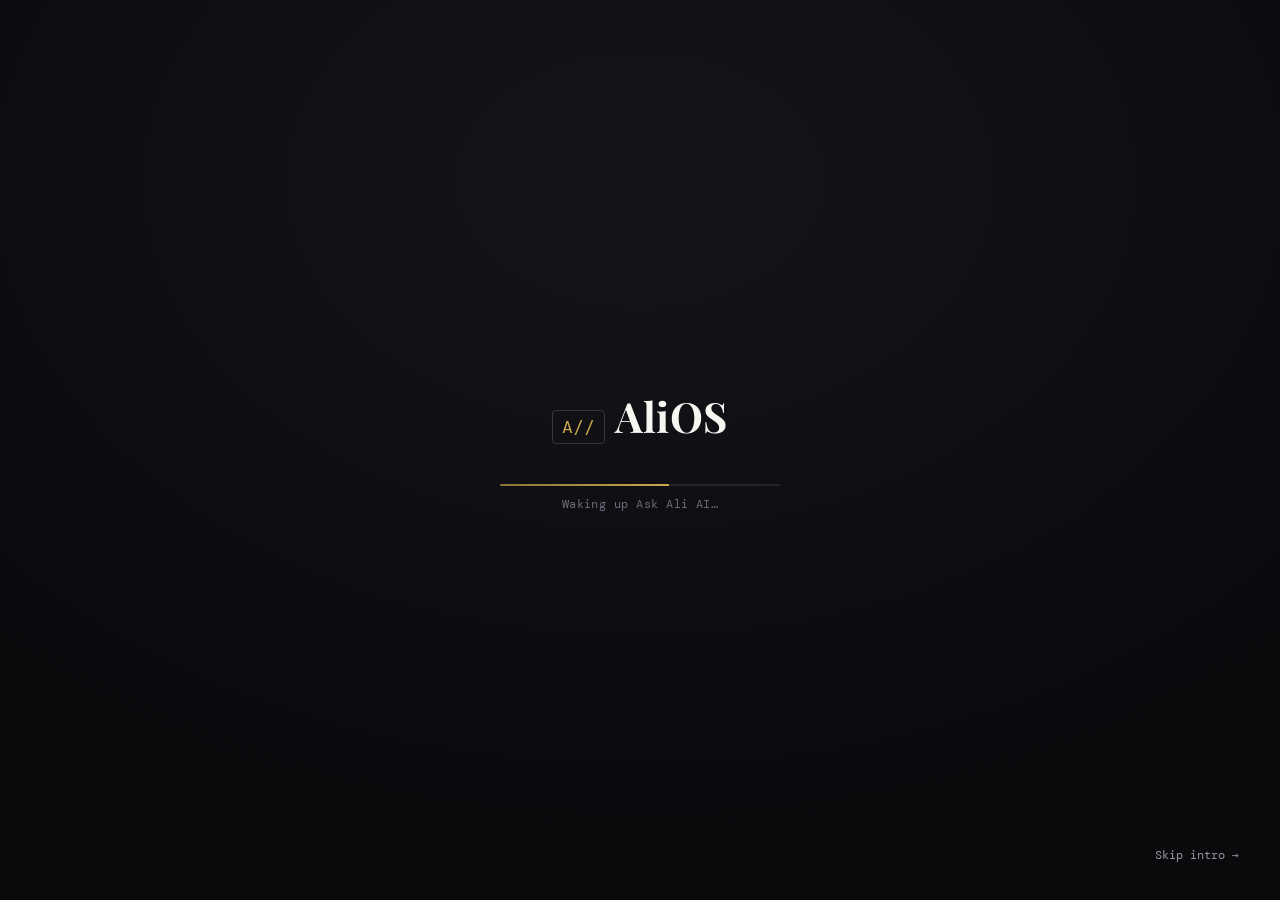
==== commit 8bb70b51: "fix: add RAG Lab desktop shortcut and start-menu link to the portfolio home page" ====
--- a/index.html
+++ b/index.html
@@ -5,8 +5,8 @@
   <meta name="viewport" content="width=device-width, initial-scale=1.0, maximum-scale=1.0" />
 
   <title>AliOS — Ali Mehdi Mirza | Full Stack Developer & AI Enthusiast</title>
-  <meta name="description" content="AliOS — an operating-system-styled portfolio for Ali Mehdi Mirza. Computer Engineering student at VIT Mumbai, CGPA 9.56. Full-stack MERN developer, AI/ML enthusiast, open source contributor. Open to software developer internships." />
-  <meta name="keywords" content="Ali Mehdi Mirza, AliOS, full stack developer Mumbai, MERN stack developer, software developer intern, VIT Mumbai, React developer, Node.js developer, AI ML developer Mumbai, Social Summer of Code, SSoC 2026" />
+  <meta name="description" content="AliOS — an operating-system-styled portfolio for Ali Mehdi Mirza. Computer Engineering student at VIT Mumbai, CGPA 9.56. Full-stack MERN developer, AI/ML enthu[..." />
+  <meta name="keywords" content="Ali Mehdi Mirza, AliOS, full stack developer Mumbai, MERN stack developer, software developer intern, VIT Mumbai, React developer, Node.js developer, AI ML develope[..." />
   <meta name="author" content="Ali Mehdi Mirza" />
   <link rel="canonical" href="https://ali0786mehdi.github.io/Ali_Portfolio/" />
   <link rel="icon" type="image/png" href="/favicon-96x96.png" />
@@ -46,15 +46,10 @@
   <link rel="preconnect" href="https://fonts.gstatic.com" crossorigin>
   <link href="https://fonts.googleapis.com/css2?family=Playfair+Display:wght@400;700;900&family=Space+Grotesk:wght@400;500;600;700&family=DM+Mono:wght@300;400;500&display=swap" rel="stylesheet">
 
-  <!-- PHASE 2 will fill this file in -->
   <link rel="stylesheet" href="style.css">
 </head>
 <body data-theme="dark" data-booted="false">
 
-  <!-- ============================================================
-       BOOT SCREEN — shown on first load, hidden by script.js
-       once the boot sequence finishes (or is skipped on repeat visits)
-  ============================================================= -->
   <div id="boot-screen" class="boot-screen" aria-hidden="false">
     <div class="boot-logo">
       <span class="boot-logo-mark">A//</span>
@@ -69,23 +64,14 @@
     <button id="boot-skip" class="boot-skip" type="button">Skip intro →</button>
   </div>
 
-  <!-- ============================================================
-       CUSTOM CURSOR (kept from v1, reused inside AliOS chrome)
-  ============================================================= -->
   <div class="cursor" id="cursor" aria-hidden="true"></div>
   <div class="cursor-ring" id="cursorRing" aria-hidden="true"></div>
 
-  <!-- ============================================================
-       DESKTOP — the main "OS" viewport
-  ============================================================= -->
   <div id="desktop" class="desktop" data-wallpaper="nebula">
-
-    <!-- Desktop background layers, swapped by the wallpaper picker -->
     <div class="desktop-bg" aria-hidden="true"></div>
     <div class="desktop-bg-grid" aria-hidden="true"></div>
     <div class="desktop-bg-glow" aria-hidden="true"></div>
 
-    <!-- Top status bar: like a mac/phone status bar -->
     <div class="status-bar" id="status-bar">
       <div class="status-bar-left">
         <button class="status-menu-btn" id="start-btn" type="button" aria-haspopup="true" aria-expanded="false">
@@ -103,9 +89,6 @@
       </div>
     </div>
 
-    <!-- ==========================================================
-         DESKTOP ICONS — double-click / tap opens the matching window
-    =========================================================== -->
     <div class="desktop-icons" id="desktop-icons">
       <button class="desktop-icon" data-window-target="about" type="button">
         <span class="desktop-icon-glyph">🧑‍💻</span>
@@ -135,6 +118,10 @@
         <span class="desktop-icon-glyph">🤖</span>
         <span class="desktop-icon-label">AIMM</span>
       </button>
+      <a class="desktop-icon" href="rag-lab.html" type="button">
+        <span class="desktop-icon-glyph">🧠</span>
+        <span class="desktop-icon-label">RAG Lab</span>
+      </a>
       <button class="desktop-icon" data-window-target="terminal" type="button">
         <span class="desktop-icon-glyph">▚</span>
         <span class="desktop-icon-label">Terminal</span>
@@ -143,7 +130,6 @@
         <span class="desktop-icon-glyph">✉️</span>
         <span class="desktop-icon-label">Contact</span>
       </button>
-      <!-- NOTE: rename the resume file (no spaces/parens) and update the href -->
       <a class="desktop-icon" href="AMM_Resume_internship%20(1).pdf" target="_blank" rel="noopener noreferrer">
         <span class="desktop-icon-glyph">📄</span>
         <span class="desktop-icon-label">Resume.pdf</span>
@@ -154,9 +140,6 @@
       </button>
     </div>
 
-    <!-- ==========================================================
-         START MENU — opened by #start-btn
-    =========================================================== -->
     <div class="start-menu" id="start-menu" aria-hidden="true">
       <div class="start-menu-header">
         <img src="profile.jpeg" alt="Ali Mehdi Mirza" class="start-menu-avatar" onerror="this.style.display='none'" />
@@ -176,6 +159,7 @@
         <li><button data-window-target="hobbies" type="button"><span>🎧</span> Hobbies</button></li>
         <li><button data-window-target="ventures" type="button"><span>👞</span> Ventures</button></li>
         <li><button data-window-target="ai-assistant" type="button"><span>🤖</span> AIMM</button></li>
+        <li><a class="start-menu-link" href="rag-lab.html"><span>🧠</span> RAG Lab</a></li>
         <li><button data-window-target="terminal" type="button"><span>▚</span> Terminal</button></li>
         <li><button data-window-target="contact" type="button"><span>✉️</span> Contact</button></li>
       </ul>
@@ -185,9 +169,6 @@
       </div>
     </div>
 
-    <!-- ==========================================================
-         RIGHT-CLICK CONTEXT MENU (desktop background)
-    =========================================================== -->
     <ul class="context-menu" id="context-menu" aria-hidden="true">
       <li data-action="change-wallpaper">Change wallpaper</li>
       <li data-action="toggle-theme">Toggle light / dark</li>
@@ -195,9 +176,6 @@
       <li data-action="about-alios">About AliOS…</li>
     </ul>
 
-    <!-- ==========================================================
-         WINDOW: ABOUT
-    =========================================================== -->
     <section class="app-window" id="window-about" data-app="about" data-open="false" aria-hidden="true">
       <div class="window-titlebar" data-drag-handle>
         <div class="window-traffic">
@@ -223,8 +201,8 @@
           <div class="about-text-col">
             <p class="window-eyebrow">whoami</p>
             <h2 class="window-heading">Ali Mehdi Mirza</h2>
-            <p>I'm a <strong>Computer Engineering student at Vidyalankar Institute of Technology</strong>, Mumbai — pursuing my Bachelor's with a CGPA of 9.95 while actively building full-stack and AI-powered applications.</p>
-            <p>My technical toolkit spans the <strong>MERN stack, TypeScript, Python, and the Gemini API</strong>. I believe in learning by building — from production-ready backend systems to open-source contributions, every project sharpens both skill and perspective.</p>
+            <p>I'm a <strong>Computer Engineering student at Vidyalankar Institute of Technology</strong>, Mumbai — pursuing my Bachelor's with a CGPA of 9.95 while actively building full-stack web and AI-driven applications.</p>
+            <p>My technical toolkit spans the <strong>MERN stack, TypeScript, Python, and the Gemini API</strong>. I believe in learning by building — from production-ready backend systems to AI-powered experiences.</p>
             <p>I also run a small business and contributed to AI model training at Outlier AI — experiences that sharpened how I think about products, users, and real-world systems.</p>
             <div class="about-tags">
               <span class="tag active">MERN Stack</span>
@@ -239,17 +217,14 @@
               Currently building — AuthForge · Auth API · TypeScript + Prisma
             </div>
             <div class="github-stats">
-              <img src="https://github-readme-streak-stats.herokuapp.com?user=ali0786mehdi&theme=dark&hide_border=true&background=0a0a0b&ring=c9a84c&fire=c9a84c&currStreakLabel=c9a84c&sideLabels=c9a84c&dates=6b6b7a&sideNums=f8f6f1" alt="GitHub Streak Stats — Ali Mehdi Mirza" loading="lazy" onerror="this.style.display='none'" />
-            </div>
-          </div>
-        </div>
-      </div>
-      <div class="window-resize-handle" data-resize-handle aria-hidden="true"></div>
-    </section>
-
-    <!-- ==========================================================
-         WINDOW: EXPERIENCE
-    =========================================================== -->
+              <img src="https://github-readme-streak-stats.herokuapp.com?user=ali0786mehdi&theme=dark&hide_border=true&background=0a0a0b&ring=c9a84c&fire=c9a84c&currStreakLabel=c9a84c&sideLabels=..." alt="GitHub streak stats" />
+            </div>
+          </div>
+        </div>
+      </div>
+      <div class="window-resize-handle" data-resize-handle aria-hidden="true"></div>
+    </section>
+
     <section class="app-window" id="window-experience" data-app="experience" data-open="false" aria-hidden="true">
       <div class="window-titlebar" data-drag-handle>
         <div class="window-traffic">
@@ -267,26 +242,26 @@
             <div class="timeline-date">Summer 2026</div>
             <div class="timeline-role">Open Source Contributor</div>
             <div class="timeline-company">Social Summer of Code (SSoC) 2026</div>
-            <p class="timeline-desc">Selected for the highly competitive Social Summer of Code 2026 program. Engineered algorithmic enhancements and AI-driven automation pipelines for <strong>Algo-Infinity-Verse</strong> and <strong>AI-Agent-Automation</strong>. Collaborated with a global community to optimize code efficiency and merge production-ready pull requests.</p>
+            <p class="timeline-desc">Selected for the highly competitive Social Summer of Code 2026 program. Engineered algorithmic enhancements and AI-driven automation pipelines for <strong>Algo-Infinity-Verse</strong> and <strong>AI-Agent-Automation</strong>.</p>
           </div>
           <div class="timeline-item">
             <div class="timeline-dot"></div>
             <div class="timeline-date">May 2025 – Jul 2025</div>
             <div class="timeline-role">Freelance AI Trainer</div>
             <div class="timeline-company">Outlier AI · Remote</div>
-            <p class="timeline-desc">Trained and evaluated large language models through data annotation, prompt engineering, and response quality rating — contributing to LLM reliability improvements across production AI systems.</p>
+            <p class="timeline-desc">Trained and evaluated large language models through data annotation, prompt engineering, and response quality rating — contributing to LLM reliability improvements.</p>
           </div>
           <div class="timeline-item">
             <div class="timeline-dot"></div>
             <div class="timeline-date">Ongoing</div>
             <div class="timeline-role">B.Tech, Computer Engineering</div>
             <div class="timeline-company">Vidyalankar Institute of Technology · Mumbai</div>
-            <p class="timeline-desc">Pursuing Computer Engineering with a CGPA of 9.95/10. Coursework spanning data structures, algorithms, computer graphics, database systems, and full-stack web development.</p>
+            <p class="timeline-desc">Pursuing Computer Engineering with a CGPA of 9.95/10. Coursework spanning data structures, algorithms, computer graphics, database systems, and full-stack web engineering.</p>
           </div>
         </div>
         <div class="testimonial-card">
           <div class="testimonial-quote">"</div>
-          <p class="testimonial-text">Ali single-handedly managed and delivered mathematics classes across multiple boards and grade levels with remarkable consistency. His ability to simplify complex concepts, keep students engaged, and maintain structured lesson plans far exceeded what we expected from someone his age. He brought both discipline and genuine care to every session — a rare combination.</p>
+          <p class="testimonial-text">Ali single-handedly managed and delivered mathematics classes across multiple boards and grade levels with remarkable consistency. His ability to simplify complex ideas while staying organized made a huge difference.</p>
           <div class="testimonial-author">
             <div class="testimonial-name">Head, Excellent-Avon Group Tuitions</div>
             <div class="testimonial-role">Mumbai, Maharashtra</div>
@@ -296,9 +271,6 @@
       <div class="window-resize-handle" data-resize-handle aria-hidden="true"></div>
     </section>
 
-    <!-- ==========================================================
-         WINDOW: SKILLS
-    =========================================================== -->
     <section class="app-window" id="window-skills" data-app="skills" data-open="false" aria-hidden="true">
       <div class="window-titlebar" data-drag-handle>
         <div class="window-traffic">
@@ -319,7 +291,7 @@
           <div class="skill-card">
             <div class="skill-icon">🔐</div>
             <div class="skill-title">Backend & Auth</div>
-            <div class="skill-items"><span class="skill-pill">TypeScript</span><span class="skill-pill">Prisma</span><span class="skill-pill">PostgreSQL</span><span class="skill-pill">JWT / OAuth2</span></div>
+            <div class="skill-items"><span class="skill-pill">TypeScript</span><span class="skill-pill">Prisma</span><span class="skill-pill">PostgreSQL</span><span class="skill-pill">JWT / OAuth</span><span class="skill-pill">RBAC</span></div>
           </div>
           <div class="skill-card">
             <div class="skill-icon">🐍</div>
@@ -344,15 +316,12 @@
         </div>
         <div class="leetcode-stats">
           <div class="window-eyebrow" style="margin-top:2rem;">DSA Progress</div>
-          <img src="https://leetcard.jacoblin.cool/Ali_mehdi_mirza?theme=dark&font=Poppins&ext=contest&border=0&radius=4" alt="LeetCode Stats — Ali Mehdi Mirza" loading="lazy" onerror="this.style.display='none'" />
-        </div>
-      </div>
-      <div class="window-resize-handle" data-resize-handle aria-hidden="true"></div>
-    </section>
-
-    <!-- ==========================================================
-         WINDOW: PROJECTS
-    =========================================================== -->
+          <img src="https://leetcard.jacoblin.cool/Ali_mehdi_mirza?theme=dark&font=Poppins&ext=contest&border=0&radius=4" alt="LeetCode Stats — Ali Mehdi Mirza" loading="lazy" />
+        </div>
+      </div>
+      <div class="window-resize-handle" data-resize-handle aria-hidden="true"></div>
+    </section>
+
     <section class="app-window app-window--wide" id="window-projects" data-app="projects" data-open="false" aria-hidden="true">
       <div class="window-titlebar" data-drag-handle>
         <div class="window-traffic">
@@ -365,7 +334,6 @@
       <div class="window-body">
         <p class="window-eyebrow">Things I've built</p>
         <div class="projects-grid">
-
           <div class="project-card project-card--featured">
             <div class="project-header">
               <span class="project-num">Backend · Auth</span>
@@ -373,9 +341,9 @@
             </div>
             <div class="project-body">
               <div class="project-title">AuthForge <span class="wip-badge">In Development</span></div>
-              <p class="project-desc">Production-grade authentication API built with TypeScript, Express, PostgreSQL, and Prisma — covering JWT rotation, RBAC, OAuth2, 2FA, and rate limiting across a six-phase build roadmap. Phase 1 is live: schema, auth flows, and Docker-based local Postgres are fully wired up.</p>
+              <p class="project-desc">Production-grade authentication API built with TypeScript, Express, PostgreSQL, and Prisma — covering JWT rotation, RBAC, OAuth2, 2FA, and rate limiting across secure service boundaries.</p>
               <div class="project-stack">
-                <span class="stack-tag">TypeScript</span><span class="stack-tag">Express</span><span class="stack-tag">PostgreSQL</span><span class="stack-tag">Prisma</span><span class="stack-tag">Docker</span><span class="stack-tag">JWT</span>
+                <span class="stack-tag">TypeScript</span><span class="stack-tag">Express</span><span class="stack-tag">PostgreSQL</span><span class="stack-tag">Prisma</span><span class="stack-tag">JWT</span>
               </div>
               <div class="project-links">
                 <a href="https://github.com/ali0786mehdi/authforge" target="_blank" rel="noopener noreferrer" class="project-link-btn">GitHub →</a>
@@ -394,10 +362,10 @@
                 <button class="simplify-btn" data-simplify-target="nexora" type="button">🤖 Simplify</button>
                 <span class="wip-badge">In Development</span>
               </div>
-              <p class="project-desc" id="desc-nexora-tech">Engineered an event-driven, production-grade real-time chat platform utilizing WebSocket scaling via Redis Pub/Sub, a hybrid database architecture (PostgreSQL & MongoDB), and async BullMQ queues.</p>
-              <p class="project-desc project-desc--simple" id="desc-nexora-simple" hidden><em>Plain English:</em> a high-speed chat app (like Slack) built to deliver instant messages, handle thousands of live connections, and send background alerts without freezing up.</p>
+              <p class="project-desc" id="desc-nexora-tech">Engineered an event-driven, production-grade real-time chat platform utilizing WebSocket scaling via Redis Pub/Sub, a hybrid database architecture, and message persistence for high-throughput communication.</p>
+              <p class="project-desc project-desc--simple" id="desc-nexora-simple" hidden><em>Plain English:</em> a high-speed chat app (like Slack) built to deliver instant messages, handle thousands of users, and keep conversations organized.</p>
               <div class="project-stack">
-                <span class="stack-tag">Node.js</span><span class="stack-tag">TypeScript</span><span class="stack-tag">Socket.io</span><span class="stack-tag">Redis</span><span class="stack-tag">MongoDB</span><span class="stack-tag">PostgreSQL</span><span class="stack-tag">BullMQ</span>
+                <span class="stack-tag">Node.js</span><span class="stack-tag">TypeScript</span><span class="stack-tag">Socket.io</span><span class="stack-tag">Redis</span><span class="stack-tag">PostgreSQL</span>
               </div>
               <div class="project-links">
                 <a href="https://github.com/ali0786mehdi/nexora" target="_blank" rel="noopener noreferrer" class="project-link-btn">GitHub →</a>
@@ -412,13 +380,12 @@
             </div>
             <div class="project-body">
               <div class="project-title">AI-Powered Study Planner</div>
-              <p class="project-desc">Full-stack MERN application where users enter their exam date and subjects — Gemini AI generates a personalised day-by-day study schedule. Features JWT authentication, personal dashboard, and progress tracking.</p>
+              <p class="project-desc">Full-stack MERN application where users enter their exam date and subjects — Gemini AI generates a personalised day-by-day study schedule. Features JWT authentication, data persistence, and AI-guided revision planning.</p>
               <div class="project-stack">
-                <span class="stack-tag">React</span><span class="stack-tag">Node.js</span><span class="stack-tag">MongoDB</span><span class="stack-tag">Gemini API</span><span class="stack-tag">JWT Auth</span>
+                <span class="stack-tag">React</span><span class="stack-tag">Node.js</span><span class="stack-tag">MongoDB</span><span class="stack-tag">Gemini API</span><span class="stack-tag">JWT</span>
               </div>
               <div class="project-links">
                 <a href="https://ai-study-planner-using-gemini.vercel.app/" target="_blank" rel="noopener noreferrer" class="project-link-btn">Live Demo ↗</a>
-                <!-- NOTE: replace with your real repo path -->
                 <a href="https://github.com/ali0786mehdi/ai-study-planner" target="_blank" rel="noopener noreferrer" class="project-link-btn ghost">GitHub →</a>
               </div>
             </div>
@@ -431,9 +398,9 @@
             </div>
             <div class="project-body">
               <div class="project-title">Social Summer of Code Contributions</div>
-              <p class="project-desc">Core contributor during SSoC 2026. Engineered optimized algorithmic solutions for <strong>Algo-Infinity-Verse</strong> and developed intelligent automation workflows for <strong>AI-Agent-Automation</strong>. Demonstrated strong version control, structured code review, and high-impact collaborative software engineering.</p>
+              <p class="project-desc">Core contributor during SSoC 2026. Engineered optimized algorithmic solutions for <strong>Algo-Infinity-Verse</strong> and developed intelligent automation workflows in <strong>AI-Agent-Automation</strong>.</p>
               <div class="project-stack">
-                <span class="stack-tag">Python</span><span class="stack-tag">AI Automation</span><span class="stack-tag">Algorithms</span><span class="stack-tag">CI/CD</span><span class="stack-tag">Git</span>
+                <span class="stack-tag">Python</span><span class="stack-tag">AI Automation</span><span class="stack-tag">Algorithms</span><span class="stack-tag">CI/CD</span><span class="stack-tag">Open Source</span>
               </div>
               <div class="project-links">
                 <a href="https://github.com/Eshajha19/Algo-Infinity-Verse" target="_blank" rel="noopener noreferrer" class="project-link-btn">Algo-Infinity-Verse ↗</a>
@@ -441,16 +408,11 @@
               </div>
             </div>
           </div>
-
-        </div>
-      </div>
-      <div class="window-resize-handle" data-resize-handle aria-hidden="true"></div>
-    </section>
-
-    <!-- ==========================================================
-         WINDOW: HOBBIES
-         (placeholder copy — swap in your real hobbies/interests)
-    =========================================================== -->
+        </div>
+      </div>
+      <div class="window-resize-handle" data-resize-handle aria-hidden="true"></div>
+    </section>
+
     <section class="app-window" id="window-hobbies" data-app="hobbies" data-open="false" aria-hidden="true">
       <div class="window-titlebar" data-drag-handle>
         <div class="window-traffic">
@@ -462,7 +424,6 @@
       </div>
       <div class="window-body">
         <p class="window-eyebrow">When I'm not shipping code</p>
-        <!-- TODO: replace these four placeholders with your real hobbies -->
         <div class="hobby-grid">
           <div class="hobby-card">
             <div class="hobby-icon">♟️</div>
@@ -489,9 +450,6 @@
       <div class="window-resize-handle" data-resize-handle aria-hidden="true"></div>
     </section>
 
-    <!-- ==========================================================
-         WINDOW: VENTURES
-    =========================================================== -->
     <section class="app-window" id="window-ventures" data-app="ventures" data-open="false" aria-hidden="true">
       <div class="window-titlebar" data-drag-handle>
         <div class="window-traffic">
@@ -506,11 +464,10 @@
         <div class="venture-card">
           <div>
             <div class="venture-title">Mirza Footwear</div>
-            <p class="venture-desc">Designed and developed the complete digital storefront for a family leather shoe business — product showcase, brand identity, and contact flow. Sole developer responsible for design, implementation, and deployment.</p>
+            <p class="venture-desc">Designed and developed the complete digital storefront for a family leather shoe business — product showcase, brand identity, and contact flow. Sole developer from ideation to deployment.</p>
           </div>
           <div class="venture-side">
             <div class="venture-badge">Solo Developer</div>
-            <!-- NOTE: swap in your real Mirza Footwear site URL -->
             <a href="https://mirza-footwear-ecommerce.netlify.app/" target="_blank" rel="noopener noreferrer" class="project-link-btn ghost">View Site ↗</a>
           </div>
         </div>
@@ -518,10 +475,6 @@
       <div class="window-resize-handle" data-resize-handle aria-hidden="true"></div>
     </section>
 
-    <!-- ==========================================================
-         WINDOW: AI ASSISTANT ("Ask Ali AI")
-         Chat UI shell — wiring (LLM call) lands in Phase 3 JS.
-    =========================================================== -->
     <section class="app-window app-window--ai" id="window-ai-assistant" data-app="ai-assistant" data-open="false" aria-hidden="true">
       <div class="window-titlebar" data-drag-handle>
         <div class="window-traffic">
@@ -550,9 +503,6 @@
       <div class="window-resize-handle" data-resize-handle aria-hidden="true"></div>
     </section>
 
-    <!-- ==========================================================
-         WINDOW: TERMINAL (playful "resume as CLI" easter egg)
-    =========================================================== -->
     <section class="app-window app-window--terminal" id="window-terminal" data-app="terminal" data-open="false" aria-hidden="true">
       <div class="window-titlebar" data-drag-handle>
         <div class="window-traffic">
@@ -574,9 +524,6 @@
       <div class="window-resize-handle" data-resize-handle aria-hidden="true"></div>
     </section>
 
-    <!-- ==========================================================
-         WINDOW: CONTACT
-    =========================================================== -->
     <section class="app-window" id="window-contact" data-app="contact" data-open="false" aria-hidden="true">
       <div class="window-titlebar" data-drag-handle>
         <div class="window-traffic">
@@ -617,7 +564,7 @@
           <div class="form-footer">
             <button type="submit" class="btn-primary form-submit" id="submit-btn">
               <span id="submit-text">Send Message</span>
-              <svg id="submit-icon" width="14" height="14" viewBox="0 0 24 24" fill="none" stroke="currentColor" stroke-width="2" stroke-linecap="round" stroke-linejoin="round"><line x1="22" y1="2" x2="11" y2="13"/><polygon points="22 2 15 22 11 13 2 9 22 2"/></svg>
+              <svg id="submit-icon" width="14" height="14" viewBox="0 0 24 24" fill="none" stroke="currentColor" stroke-width="2" stroke-linecap="round" stroke-linejoin="round"><line x1="22" y1="12" x2="11" y2="12"></line><polyline points="15 16 21 12 15 8"></polyline></svg>
             </button>
             <p class="form-note">Usually reply within 24 hours.</p>
           </div>
@@ -627,15 +574,15 @@
 
         <div class="social-links">
           <a href="https://github.com/ali0786mehdi" target="_blank" rel="noopener noreferrer" class="social-link">
-            <svg viewBox="0 0 24 24" fill="currentColor"><path d="M12 0C5.37 0 0 5.37 0 12c0 5.31 3.435 9.795 8.205 11.385.6.105.825-.255.825-.57 0-.285-.015-1.23-.015-2.235-3.015.555-3.795-.735-4.035-1.41-.135-.345-.72-1.41-1.23-1.695-.42-.225-1.02-.78-.015-.795.945-.015 1.62.87 1.845 1.23 1.08 1.815 2.805 1.305 3.495.99.105-.78.42-1.305.765-1.605-2.67-.3-5.46-1.335-5.46-5.925 0-1.305.465-2.385 1.23-3.225-.12-.3-.54-1.53.12-3.18 0 0 1.005-.315 3.3 1.23.96-.27 1.98-.405 3-.405s2.04.135 3 .405c2.295-1.56 3.3-1.23 3.3-1.23.66 1.65.24 2.88.12 3.18.765.84 1.23 1.905 1.23 3.225 0 4.605-2.805 5.625-5.475 5.925.435.375.81 1.095.81 2.22 0 1.605-.015 2.895-.015 3.3 0 .315.225.69.825.57A12.02 12.02 0 0 0 24 12c0-6.63-5.37-12-12-12z"/></svg>
+            <svg viewBox="0 0 24 24" fill="currentColor"><path d="M12 0C5.37 0 0 5.37 0 12c0 5.31 3.435 9.795 8.205 11.385.6.105.825-.255.825-.57 0-.285-.015-1.23-.015-2.235-3.015.555-3.795-.735-3.795-.735-.492-.63-.12-.615-.12-.615.507-.015 1.08.525 1.08.525.525 1.02 1.38 1.065 2.13 1.065.585 0 1.125-.18 1.41-.315.105-.885.39-1.485.72-1.83-2.385-.285-4.89-1.2-4.89-5.325 0-1.17.42-2.13 1.11-2.88-.12-.285-.48-1.455.12-2.97 0 0 .915-.285 2.97 1.11.87-.255 1.785-.36 2.7-.36.915 0 1.83.105 2.7.36 2.055-1.395 2.97-1.11 2.97-1.11.6 1.515.24 2.685.12 2.97.69.75 1.11 1.71 1.11 2.88 0 4.14-2.52 5.04-4.905 5.325.39.33.735.96.735 1.935 0 1.395-.015 2.52-.015 2.865 0 .315.225.675.825.57A12.01 12.01 0 0 0 24 12c0-6.63-5.37-12-12-12Z"></path></svg>
             GitHub
           </a>
           <a href="https://www.linkedin.com/in/ali-mehdi-mirza-2ba8a624b/" target="_blank" rel="noopener noreferrer" class="social-link">
-            <svg viewBox="0 0 24 24" fill="currentColor"><path d="M20.447 20.452h-3.554v-5.569c0-1.328-.027-3.037-1.852-3.037-1.853 0-2.136 1.445-2.136 2.939v5.667H9.351V9h3.414v1.561h.046c.477-.9 1.637-1.85 3.37-1.85 3.601 0 4.267 2.37 4.267 5.455v6.286zM5.337 7.433a2.062 2.062 0 0 1-2.063-2.065 2.064 2.064 0 1 1 2.063 2.065zm1.782 13.019H3.555V9h3.564v11.452zM22.225 0H1.771C.792 0 0 .774 0 1.729v20.542C0 23.227.792 24 1.771 24h20.451C23.2 24 24 23.227 24 22.271V1.729C24 .774 23.2 0 22.222 0h.003z"/></svg>
+            <svg viewBox="0 0 24 24" fill="currentColor"><path d="M20.447 20.452h-3.554v-5.569c0-1.328-.027-3.037-1.852-3.037-1.853 0-2.136 1.445-2.136 2.939v5.667H9.351V9h3.414v1.561h.046c.477-.904 1.644-1.857 3.385-1.857 3.623 0 4.292 2.382 4.292 5.481v6.267ZM5.337 7.433a2.062 2.062 0 1 1 0-4.124 2.062 2.062 0 0 1 0 4.124Zm-1.777 2.36h3.554v12.059H3.56V9.793Zm0 0"></path></svg>
             LinkedIn
           </a>
           <a href="https://www.youtube.com/@AliMehdi1010" target="_blank" rel="noopener noreferrer" class="social-link">
-            <svg viewBox="0 0 24 24" fill="currentColor"><path d="M23.495 6.205a3.007 3.007 0 0 0-2.088-2.088c-1.87-.501-9.396-.501-9.396-.501s-7.507-.01-9.396.501A3.007 3.007 0 0 0 .527 6.205a31.247 31.247 0 0 0-.522 5.805 31.247 31.247 0 0 0 .522 5.783 3.007 3.007 0 0 0 2.088 2.088c1.868.502 9.396.502 9.396.502s7.506 0 9.396-.502a3.007 3.007 0 0 0 2.088-2.088 31.247 31.247 0 0 0 .5-5.783 31.247 31.247 0 0 0-.5-5.805zM9.609 15.601V8.408l6.264 3.602z"/></svg>
+            <svg viewBox="0 0 24 24" fill="currentColor"><path d="M23.495 6.205a3.007 3.007 0 0 0-2.088-2.088c-1.87-.501-9.396-.501-9.396-.501s-7.507-.01-9.396.501A3.007 3.007 0 0 0 .527 6.205a31.29 31.29 0 0 0-.5 5.794c-.008 1.958.163 3.916.5 5.794a3.007 3.007 0 0 0 2.088 2.088c1.89.5 9.396.5 9.396.5s7.507 0 9.396-.5a3.007 3.007 0 0 0 2.088-2.088c.337-1.878.508-3.836.5-5.794-.008-1.958-.163-3.916-.5-5.794ZM9.939 15.5v-7l6.5 3.5-6.5 3.5Z"></path></svg>
             YouTube
           </a>
         </div>
@@ -643,9 +590,6 @@
       <div class="window-resize-handle" data-resize-handle aria-hidden="true"></div>
     </section>
 
-    <!-- ==========================================================
-         WINDOW: TRASH (easter egg — deleted "bugs")
-    =========================================================== -->
     <section class="app-window app-window--small" id="window-trash" data-app="trash" data-open="false" aria-hidden="true">
       <div class="window-titlebar" data-drag-handle>
         <div class="window-traffic">
@@ -666,9 +610,6 @@
       <div class="window-resize-handle" data-resize-handle aria-hidden="true"></div>
     </section>
 
-    <!-- ==========================================================
-         TASKBAR / DOCK — shows open + pinned apps
-    =========================================================== -->
     <div class="taskbar" id="taskbar">
       <div class="taskbar-pinned" id="taskbar-pinned">
         <button class="taskbar-app" data-window-target="about" type="button" title="About.me">🧑‍💻</button>
@@ -677,17 +618,13 @@
         <button class="taskbar-app" data-window-target="terminal" type="button" title="Terminal">▚</button>
         <button class="taskbar-app" data-window-target="contact" type="button" title="Contact">✉️</button>
       </div>
-      <div class="taskbar-open" id="taskbar-open" aria-live="polite">
-        <!-- populated dynamically by script.js as windows open/minimize -->
-      </div>
+      <div class="taskbar-open" id="taskbar-open" aria-live="polite"></div>
     </div>
 
-  </div><!-- /#desktop -->
-
-  <!-- Toast / notification stack (used for form status, easter eggs, etc.) -->
+  </div>
+
   <div class="toast-stack" id="toast-stack" aria-live="polite"></div>
 
-  <!-- PHASE 3 will fill this file in -->
   <script src="script.js"></script>
 </body>
 </html>
--- a/style.css
+++ b/style.css
@@ -211,10 +211,19 @@
    Desktop icons
    ========================================================================== */
 .desktop-icons{
-  position:absolute; z-index: 5; top: calc(var(--statusbar-h) + 1.5rem); left: 1.25rem;
-  display:grid; grid-template-columns: repeat(2, 76px); gap: .4rem 1rem;
-}
-@media (min-width: 640px){ .desktop-icons{ grid-template-columns: repeat(1, 84px); gap: .35rem; } }
+  position:absolute; z-index: 5;
+  top: calc(var(--statusbar-h) + 1.5rem); left: 1.25rem;
+  bottom: calc(var(--taskbar-h) + .75rem);
+  display:grid; grid-auto-flow: column;
+  grid-template-rows: repeat(auto-fill, minmax(64px, 1fr));
+  grid-auto-columns: 76px;
+  gap: .4rem 1rem;
+  align-content: start;
+  overflow-x: auto; overflow-y: hidden;
+}
+@media (min-width: 640px){
+  .desktop-icons{ grid-auto-columns: 84px; gap: .35rem; }
+}
 
 .desktop-icon{
   display:flex; flex-direction:column; align-items:center; gap:.4rem;
@@ -606,5 +615,5 @@
    Small-screen desktop icon grid tidy-up
    ========================================================================== */
 @media (max-width: 420px){
-  .desktop-icons{ grid-template-columns: repeat(3, 1fr); left: 0; right: 0; padding: 0 .8rem; width: 100%; justify-items: center; }
-}
+  .desktop-icons{ left: .8rem; right: .8rem; }
+}
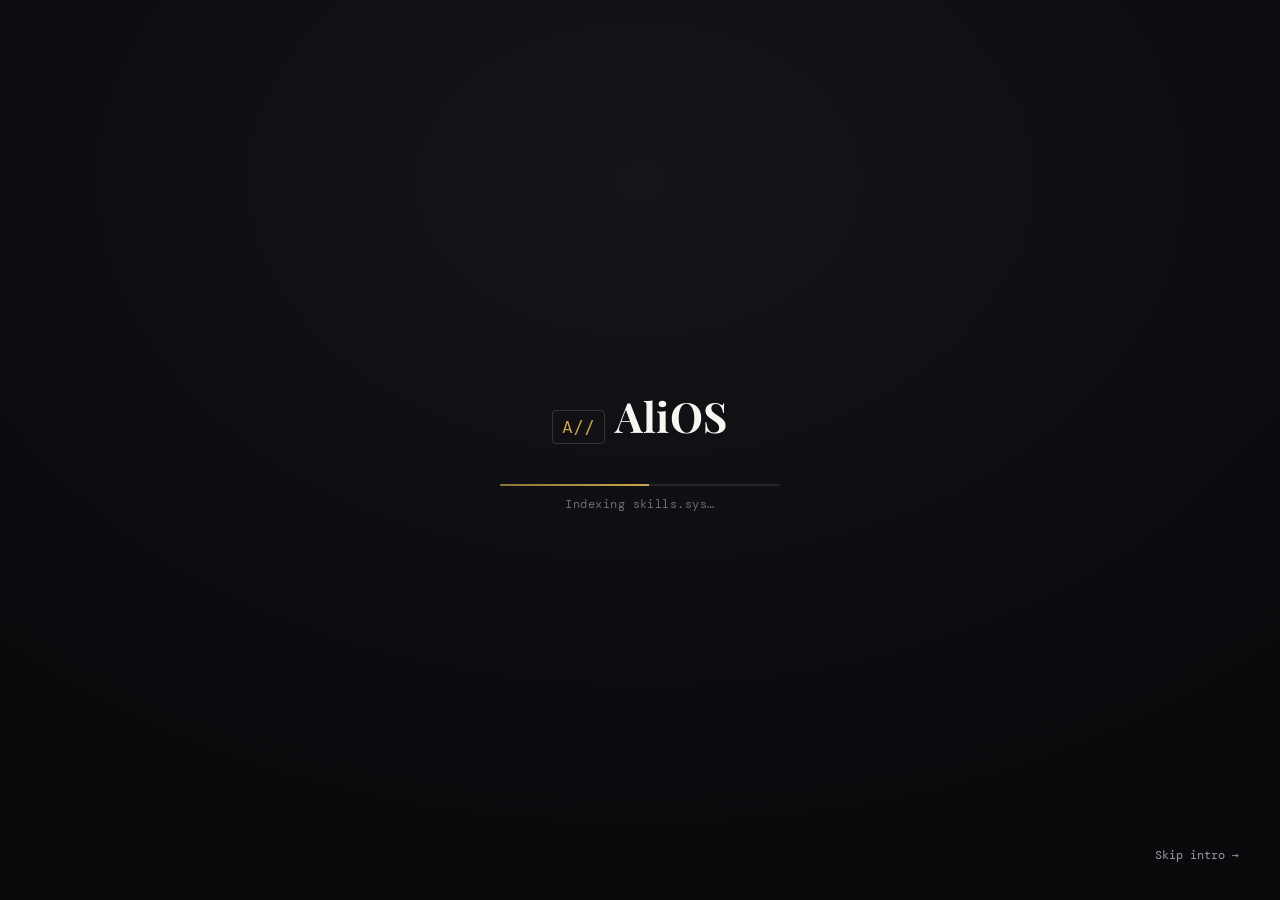
==== commit ac1c7076: "Add files via upload" ====
--- a/index.html
+++ b/index.html
@@ -1,630 +1,631 @@
-<!DOCTYPE html>
-<html lang="en">
-<head>
-  <meta charset="UTF-8" />
-  <meta name="viewport" content="width=device-width, initial-scale=1.0, maximum-scale=1.0" />
-
-  <title>AliOS — Ali Mehdi Mirza | Full Stack Developer & AI Enthusiast</title>
-  <meta name="description" content="AliOS — an operating-system-styled portfolio for Ali Mehdi Mirza. Computer Engineering student at VIT Mumbai, CGPA 9.56. Full-stack MERN developer, AI/ML enthu[..." />
-  <meta name="keywords" content="Ali Mehdi Mirza, AliOS, full stack developer Mumbai, MERN stack developer, software developer intern, VIT Mumbai, React developer, Node.js developer, AI ML develope[..." />
-  <meta name="author" content="Ali Mehdi Mirza" />
-  <link rel="canonical" href="https://ali0786mehdi.github.io/Ali_Portfolio/" />
-  <link rel="icon" type="image/png" href="/favicon-96x96.png" />
-  <meta name="theme-color" content="#0a0a0d" />
-
-  <meta property="og:type" content="website" />
-  <meta property="og:url" content="https://ali0786mehdi.github.io/Ali_Portfolio/" />
-  <meta property="og:title" content="AliOS — Ali Mehdi Mirza | Full Stack Developer" />
-  <meta property="og:description" content="An operating-system-styled portfolio. Computer Engineering student at VIT Mumbai, CGPA 9.95. Building full-stack and AI-powered applications." />
-  <meta property="og:image" content="https://ali0786mehdi.github.io/Ali_Portfolio/Portfolioali.png" />
-
-  <meta name="twitter:card" content="summary_large_image" />
-  <meta name="twitter:title" content="AliOS — Ali Mehdi Mirza" />
-  <meta name="twitter:description" content="MERN stack developer and AI enthusiast, presented as a desktop OS. CGPA 9.95. Open to software developer internships." />
-  <meta name="twitter:image" content="https://ali0786mehdi.github.io/Ali_Portfolio/Portfolioali.png" />
-
-  <script type="application/ld+json">
-  {
-    "@context": "https://schema.org",
-    "@type": "Person",
-    "name": "Ali Mehdi Mirza",
-    "url": "https://ali0786mehdi.github.io/Ali_Portfolio/",
-    "email": "alimehdimirza1010@gmail.com",
-    "jobTitle": "Software Developer Intern",
-    "worksFor": { "@type": "Organization", "name": "Vidyalankar Institute of Technology" },
-    "address": { "@type": "PostalAddress", "addressLocality": "Mumbai", "addressRegion": "Maharashtra", "addressCountry": "IN" },
-    "sameAs": [
-      "https://github.com/ali0786mehdi",
-      "https://www.linkedin.com/in/ali-mehdi-mirza-2ba8a624b",
-      "https://www.youtube.com/@AliMehdi1010",
-      "https://leetcode.com/u/Ali_mehdi_mirza"
-    ]
-  }
-  </script>
-
-  <link rel="preconnect" href="https://fonts.googleapis.com">
-  <link rel="preconnect" href="https://fonts.gstatic.com" crossorigin>
-  <link href="https://fonts.googleapis.com/css2?family=Playfair+Display:wght@400;700;900&family=Space+Grotesk:wght@400;500;600;700&family=DM+Mono:wght@300;400;500&display=swap" rel="stylesheet">
-
-  <link rel="stylesheet" href="style.css">
-</head>
-<body data-theme="dark" data-booted="false">
-
-  <div id="boot-screen" class="boot-screen" aria-hidden="false">
-    <div class="boot-logo">
-      <span class="boot-logo-mark">A//</span>
-      <span class="boot-logo-text">AliOS</span>
-    </div>
-    <div class="boot-progress">
-      <div class="boot-progress-track">
-        <div class="boot-progress-fill" id="boot-progress-fill"></div>
-      </div>
-      <div class="boot-status" id="boot-status">Loading kernel…</div>
-    </div>
-    <button id="boot-skip" class="boot-skip" type="button">Skip intro →</button>
-  </div>
-
-  <div class="cursor" id="cursor" aria-hidden="true"></div>
-  <div class="cursor-ring" id="cursorRing" aria-hidden="true"></div>
-
-  <div id="desktop" class="desktop" data-wallpaper="nebula">
-    <div class="desktop-bg" aria-hidden="true"></div>
-    <div class="desktop-bg-grid" aria-hidden="true"></div>
-    <div class="desktop-bg-glow" aria-hidden="true"></div>
-
-    <div class="status-bar" id="status-bar">
-      <div class="status-bar-left">
-        <button class="status-menu-btn" id="start-btn" type="button" aria-haspopup="true" aria-expanded="false">
-          <span class="start-logo">A//</span> AliOS
-        </button>
-        <span class="status-bar-item status-bar-menu" data-window-target="about">About</span>
-        <span class="status-bar-item status-bar-menu" data-window-target="projects">Projects</span>
-        <span class="status-bar-item status-bar-menu" data-window-target="ai-assistant">AIMM</span>
-      </div>
-      <div class="status-bar-right">
-        <span class="status-bar-item status-battery" id="status-battery" title="Focus level">🔋 100%</span>
-        <span class="status-bar-item status-wifi" title="Open to remote">📶 Open to Remote</span>
-        <button class="status-bar-item theme-toggle" id="theme-toggle" type="button" aria-label="Toggle light/dark mode">🌙</button>
-        <span class="status-bar-item status-clock" id="status-clock">--:--</span>
-      </div>
-    </div>
-
-    <div class="desktop-icons" id="desktop-icons">
-      <button class="desktop-icon" data-window-target="about" type="button">
-        <span class="desktop-icon-glyph">🧑‍💻</span>
-        <span class="desktop-icon-label">About.me</span>
-      </button>
-      <button class="desktop-icon" data-window-target="experience" type="button">
-        <span class="desktop-icon-glyph">🗂️</span>
-        <span class="desktop-icon-label">Experience</span>
-      </button>
-      <button class="desktop-icon" data-window-target="skills" type="button">
-        <span class="desktop-icon-glyph">🛠️</span>
-        <span class="desktop-icon-label">Skills.sys</span>
-      </button>
-      <button class="desktop-icon" data-window-target="projects" type="button">
-        <span class="desktop-icon-glyph">🚀</span>
-        <span class="desktop-icon-label">Projects</span>
-      </button>
-      <button class="desktop-icon" data-window-target="hobbies" type="button">
-        <span class="desktop-icon-glyph">🎧</span>
-        <span class="desktop-icon-label">Hobbies</span>
-      </button>
-      <button class="desktop-icon" data-window-target="ventures" type="button">
-        <span class="desktop-icon-glyph">👞</span>
-        <span class="desktop-icon-label">Ventures</span>
-      </button>
-      <button class="desktop-icon" data-window-target="ai-assistant" type="button">
-        <span class="desktop-icon-glyph">🤖</span>
-        <span class="desktop-icon-label">AIMM</span>
-      </button>
-      <a class="desktop-icon" href="rag-lab.html" type="button">
-        <span class="desktop-icon-glyph">🧠</span>
-        <span class="desktop-icon-label">RAG Lab</span>
-      </a>
-      <button class="desktop-icon" data-window-target="terminal" type="button">
-        <span class="desktop-icon-glyph">▚</span>
-        <span class="desktop-icon-label">Terminal</span>
-      </button>
-      <button class="desktop-icon" data-window-target="contact" type="button">
-        <span class="desktop-icon-glyph">✉️</span>
-        <span class="desktop-icon-label">Contact</span>
-      </button>
-      <a class="desktop-icon" href="AMM_Resume_internship%20(1).pdf" target="_blank" rel="noopener noreferrer">
-        <span class="desktop-icon-glyph">📄</span>
-        <span class="desktop-icon-label">Resume.pdf</span>
-      </a>
-      <button class="desktop-icon" data-window-target="trash" type="button">
-        <span class="desktop-icon-glyph">🗑️</span>
-        <span class="desktop-icon-label">Trash</span>
-      </button>
-    </div>
-
-    <div class="start-menu" id="start-menu" aria-hidden="true">
-      <div class="start-menu-header">
-        <img src="profile.jpeg" alt="Ali Mehdi Mirza" class="start-menu-avatar" onerror="this.style.display='none'" />
-        <div>
-          <div class="start-menu-name">Ali Mehdi Mirza</div>
-          <div class="start-menu-tag">Mumbai · Open to Remote</div>
-        </div>
-      </div>
-      <div class="start-menu-search">
-        <input type="text" id="start-menu-search-input" placeholder="Search AliOS…" autocomplete="off" />
-      </div>
-      <ul class="start-menu-list">
-        <li><button data-window-target="about" type="button"><span>🧑‍💻</span> About.me</button></li>
-        <li><button data-window-target="experience" type="button"><span>🗂️</span> Experience</button></li>
-        <li><button data-window-target="skills" type="button"><span>🛠️</span> Skills.sys</button></li>
-        <li><button data-window-target="projects" type="button"><span>🚀</span> Projects</button></li>
-        <li><button data-window-target="hobbies" type="button"><span>🎧</span> Hobbies</button></li>
-        <li><button data-window-target="ventures" type="button"><span>👞</span> Ventures</button></li>
-        <li><button data-window-target="ai-assistant" type="button"><span>🤖</span> AIMM</button></li>
-        <li><a class="start-menu-link" href="rag-lab.html"><span>🧠</span> RAG Lab</a></li>
-        <li><button data-window-target="terminal" type="button"><span>▚</span> Terminal</button></li>
-        <li><button data-window-target="contact" type="button"><span>✉️</span> Contact</button></li>
-      </ul>
-      <div class="start-menu-footer">
-        <button id="start-menu-theme" type="button">🌙 Toggle theme</button>
-        <button id="start-menu-restart" type="button">⟳ Replay boot</button>
-      </div>
-    </div>
-
-    <ul class="context-menu" id="context-menu" aria-hidden="true">
-      <li data-action="change-wallpaper">Change wallpaper</li>
-      <li data-action="toggle-theme">Toggle light / dark</li>
-      <li data-action="arrange-icons">Arrange icons</li>
-      <li data-action="about-alios">About AliOS…</li>
-    </ul>
-
-    <section class="app-window" id="window-about" data-app="about" data-open="false" aria-hidden="true">
-      <div class="window-titlebar" data-drag-handle>
-        <div class="window-traffic">
-          <button class="traffic close" data-action="close" aria-label="Close"></button>
-          <button class="traffic minimize" data-action="minimize" aria-label="Minimize"></button>
-          <button class="traffic maximize" data-action="maximize" aria-label="Maximize"></button>
-        </div>
-        <div class="window-title">About.me</div>
-      </div>
-      <div class="window-body">
-        <div class="about-window-grid">
-          <div class="about-photo-col">
-            <div class="about-photo-frame">
-              <img src="profile.jpeg" alt="Ali Mehdi Mirza" class="about-photo" onerror="this.parentElement.style.display='none'" />
-            </div>
-            <div class="about-quick-stats">
-              <div class="stat-box"><div class="stat-num">9.95</div><div class="stat-desc">CGPA / 10</div></div>
-              <div class="stat-box"><div class="stat-num">4+</div><div class="stat-desc">Projects Shipped</div></div>
-              <div class="stat-box"><div class="stat-num">5+</div><div class="stat-desc">Tech Stacks</div></div>
-              <div class="stat-box"><div class="stat-num">∞</div><div class="stat-desc">Curiosity</div></div>
-            </div>
-          </div>
-          <div class="about-text-col">
-            <p class="window-eyebrow">whoami</p>
-            <h2 class="window-heading">Ali Mehdi Mirza</h2>
-            <p>I'm a <strong>Computer Engineering student at Vidyalankar Institute of Technology</strong>, Mumbai — pursuing my Bachelor's with a CGPA of 9.95 while actively building full-stack web and AI-driven applications.</p>
-            <p>My technical toolkit spans the <strong>MERN stack, TypeScript, Python, and the Gemini API</strong>. I believe in learning by building — from production-ready backend systems to AI-powered experiences.</p>
-            <p>I also run a small business and contributed to AI model training at Outlier AI — experiences that sharpened how I think about products, users, and real-world systems.</p>
-            <div class="about-tags">
-              <span class="tag active">MERN Stack</span>
-              <span class="tag active">Backend & Auth</span>
-              <span class="tag">AI / ML</span>
-              <span class="tag">DSA</span>
-              <span class="tag">Open Source</span>
-              <span class="tag">Entrepreneur</span>
-            </div>
-            <div class="currently-building">
-              <span class="pulse-dot" aria-hidden="true"></span>
-              Currently building — AuthForge · Auth API · TypeScript + Prisma
-            </div>
-            <div class="github-stats">
-              <img src="https://github-readme-streak-stats.herokuapp.com?user=ali0786mehdi&theme=dark&hide_border=true&background=0a0a0b&ring=c9a84c&fire=c9a84c&currStreakLabel=c9a84c&sideLabels=..." alt="GitHub streak stats" />
-            </div>
-          </div>
-        </div>
-      </div>
-      <div class="window-resize-handle" data-resize-handle aria-hidden="true"></div>
-    </section>
-
-    <section class="app-window" id="window-experience" data-app="experience" data-open="false" aria-hidden="true">
-      <div class="window-titlebar" data-drag-handle>
-        <div class="window-traffic">
-          <button class="traffic close" data-action="close" aria-label="Close"></button>
-          <button class="traffic minimize" data-action="minimize" aria-label="Minimize"></button>
-          <button class="traffic maximize" data-action="maximize" aria-label="Maximize"></button>
-        </div>
-        <div class="window-title">Experience — timeline.log</div>
-      </div>
-      <div class="window-body">
-        <p class="window-eyebrow">Where I've contributed</p>
-        <div class="timeline">
-          <div class="timeline-item">
-            <div class="timeline-dot"></div>
-            <div class="timeline-date">Summer 2026</div>
-            <div class="timeline-role">Open Source Contributor</div>
-            <div class="timeline-company">Social Summer of Code (SSoC) 2026</div>
-            <p class="timeline-desc">Selected for the highly competitive Social Summer of Code 2026 program. Engineered algorithmic enhancements and AI-driven automation pipelines for <strong>Algo-Infinity-Verse</strong> and <strong>AI-Agent-Automation</strong>.</p>
-          </div>
-          <div class="timeline-item">
-            <div class="timeline-dot"></div>
-            <div class="timeline-date">May 2025 – Jul 2025</div>
-            <div class="timeline-role">Freelance AI Trainer</div>
-            <div class="timeline-company">Outlier AI · Remote</div>
-            <p class="timeline-desc">Trained and evaluated large language models through data annotation, prompt engineering, and response quality rating — contributing to LLM reliability improvements.</p>
-          </div>
-          <div class="timeline-item">
-            <div class="timeline-dot"></div>
-            <div class="timeline-date">Ongoing</div>
-            <div class="timeline-role">B.Tech, Computer Engineering</div>
-            <div class="timeline-company">Vidyalankar Institute of Technology · Mumbai</div>
-            <p class="timeline-desc">Pursuing Computer Engineering with a CGPA of 9.95/10. Coursework spanning data structures, algorithms, computer graphics, database systems, and full-stack web engineering.</p>
-          </div>
-        </div>
-        <div class="testimonial-card">
-          <div class="testimonial-quote">"</div>
-          <p class="testimonial-text">Ali single-handedly managed and delivered mathematics classes across multiple boards and grade levels with remarkable consistency. His ability to simplify complex ideas while staying organized made a huge difference.</p>
-          <div class="testimonial-author">
-            <div class="testimonial-name">Head, Excellent-Avon Group Tuitions</div>
-            <div class="testimonial-role">Mumbai, Maharashtra</div>
-          </div>
-        </div>
-      </div>
-      <div class="window-resize-handle" data-resize-handle aria-hidden="true"></div>
-    </section>
-
-    <section class="app-window" id="window-skills" data-app="skills" data-open="false" aria-hidden="true">
-      <div class="window-titlebar" data-drag-handle>
-        <div class="window-traffic">
-          <button class="traffic close" data-action="close" aria-label="Close"></button>
-          <button class="traffic minimize" data-action="minimize" aria-label="Minimize"></button>
-          <button class="traffic maximize" data-action="maximize" aria-label="Maximize"></button>
-        </div>
-        <div class="window-title">Skills.sys — installed packages</div>
-      </div>
-      <div class="window-body">
-        <p class="window-eyebrow">Tools of the trade</p>
-        <div class="skills-layout">
-          <div class="skill-card">
-            <div class="skill-icon">🌐</div>
-            <div class="skill-title">Web Development</div>
-            <div class="skill-items"><span class="skill-pill">MongoDB</span><span class="skill-pill">Express.js</span><span class="skill-pill">React</span><span class="skill-pill">Node.js</span><span class="skill-pill">REST APIs</span></div>
-          </div>
-          <div class="skill-card">
-            <div class="skill-icon">🔐</div>
-            <div class="skill-title">Backend & Auth</div>
-            <div class="skill-items"><span class="skill-pill">TypeScript</span><span class="skill-pill">Prisma</span><span class="skill-pill">PostgreSQL</span><span class="skill-pill">JWT / OAuth</span><span class="skill-pill">RBAC</span></div>
-          </div>
-          <div class="skill-card">
-            <div class="skill-icon">🐍</div>
-            <div class="skill-title">Programming</div>
-            <div class="skill-items"><span class="skill-pill">Python</span><span class="skill-pill">JavaScript</span><span class="skill-pill">DSA</span><span class="skill-pill">OOP</span></div>
-          </div>
-          <div class="skill-card">
-            <div class="skill-icon">🚀</div>
-            <div class="skill-title">Deployment</div>
-            <div class="skill-items"><span class="skill-pill">Docker</span><span class="skill-pill">Vercel</span><span class="skill-pill">Render</span><span class="skill-pill">Railway</span></div>
-          </div>
-          <div class="skill-card">
-            <div class="skill-icon">🤖</div>
-            <div class="skill-title">AI / ML</div>
-            <div class="skill-items"><span class="skill-pill">Gemini API</span><span class="skill-pill">Deep Learning</span><span class="skill-pill">CNN</span><span class="skill-pill">Image Classification</span></div>
-          </div>
-          <div class="skill-card">
-            <div class="skill-icon">🗄️</div>
-            <div class="skill-title">Databases</div>
-            <div class="skill-items"><span class="skill-pill">PostgreSQL</span><span class="skill-pill">MongoDB</span><span class="skill-pill">MySQL</span><span class="skill-pill">Mongoose</span></div>
-          </div>
-        </div>
-        <div class="leetcode-stats">
-          <div class="window-eyebrow" style="margin-top:2rem;">DSA Progress</div>
-          <img src="https://leetcard.jacoblin.cool/Ali_mehdi_mirza?theme=dark&font=Poppins&ext=contest&border=0&radius=4" alt="LeetCode Stats — Ali Mehdi Mirza" loading="lazy" />
-        </div>
-      </div>
-      <div class="window-resize-handle" data-resize-handle aria-hidden="true"></div>
-    </section>
-
-    <section class="app-window app-window--wide" id="window-projects" data-app="projects" data-open="false" aria-hidden="true">
-      <div class="window-titlebar" data-drag-handle>
-        <div class="window-traffic">
-          <button class="traffic close" data-action="close" aria-label="Close"></button>
-          <button class="traffic minimize" data-action="minimize" aria-label="Minimize"></button>
-          <button class="traffic maximize" data-action="maximize" aria-label="Maximize"></button>
-        </div>
-        <div class="window-title">Projects — /usr/local/ali/builds</div>
-      </div>
-      <div class="window-body">
-        <p class="window-eyebrow">Things I've built</p>
-        <div class="projects-grid">
-          <div class="project-card project-card--featured">
-            <div class="project-header">
-              <span class="project-num">Backend · Auth</span>
-              <span class="project-icon">🔐</span>
-            </div>
-            <div class="project-body">
-              <div class="project-title">AuthForge <span class="wip-badge">In Development</span></div>
-              <p class="project-desc">Production-grade authentication API built with TypeScript, Express, PostgreSQL, and Prisma — covering JWT rotation, RBAC, OAuth2, 2FA, and rate limiting across secure service boundaries.</p>
-              <div class="project-stack">
-                <span class="stack-tag">TypeScript</span><span class="stack-tag">Express</span><span class="stack-tag">PostgreSQL</span><span class="stack-tag">Prisma</span><span class="stack-tag">JWT</span>
-              </div>
-              <div class="project-links">
-                <a href="https://github.com/ali0786mehdi/authforge" target="_blank" rel="noopener noreferrer" class="project-link-btn">GitHub →</a>
-              </div>
-            </div>
-          </div>
-
-          <div class="project-card">
-            <div class="project-header">
-              <span class="project-num">Distributed Systems · WebSockets</span>
-              <span class="project-icon">🧑‍💻</span>
-            </div>
-            <div class="project-body">
-              <div class="project-title">
-                Nexora
-                <button class="simplify-btn" data-simplify-target="nexora" type="button">🤖 Simplify</button>
-                <span class="wip-badge">In Development</span>
-              </div>
-              <p class="project-desc" id="desc-nexora-tech">Engineered an event-driven, production-grade real-time chat platform utilizing WebSocket scaling via Redis Pub/Sub, a hybrid database architecture, and message persistence for high-throughput communication.</p>
-              <p class="project-desc project-desc--simple" id="desc-nexora-simple" hidden><em>Plain English:</em> a high-speed chat app (like Slack) built to deliver instant messages, handle thousands of users, and keep conversations organized.</p>
-              <div class="project-stack">
-                <span class="stack-tag">Node.js</span><span class="stack-tag">TypeScript</span><span class="stack-tag">Socket.io</span><span class="stack-tag">Redis</span><span class="stack-tag">PostgreSQL</span>
-              </div>
-              <div class="project-links">
-                <a href="https://github.com/ali0786mehdi/nexora" target="_blank" rel="noopener noreferrer" class="project-link-btn">GitHub →</a>
-              </div>
-            </div>
-          </div>
-
-          <div class="project-card">
-            <div class="project-header">
-              <span class="project-num">Full-Stack · AI</span>
-              <span class="project-icon">🧠</span>
-            </div>
-            <div class="project-body">
-              <div class="project-title">AI-Powered Study Planner</div>
-              <p class="project-desc">Full-stack MERN application where users enter their exam date and subjects — Gemini AI generates a personalised day-by-day study schedule. Features JWT authentication, data persistence, and AI-guided revision planning.</p>
-              <div class="project-stack">
-                <span class="stack-tag">React</span><span class="stack-tag">Node.js</span><span class="stack-tag">MongoDB</span><span class="stack-tag">Gemini API</span><span class="stack-tag">JWT</span>
-              </div>
-              <div class="project-links">
-                <a href="https://ai-study-planner-using-gemini.vercel.app/" target="_blank" rel="noopener noreferrer" class="project-link-btn">Live Demo ↗</a>
-                <a href="https://github.com/ali0786mehdi/ai-study-planner" target="_blank" rel="noopener noreferrer" class="project-link-btn ghost">GitHub →</a>
-              </div>
-            </div>
-          </div>
-
-          <div class="project-card">
-            <div class="project-header">
-              <span class="project-num">SSoC '26 · Open Source</span>
-              <span class="project-icon">🔧</span>
-            </div>
-            <div class="project-body">
-              <div class="project-title">Social Summer of Code Contributions</div>
-              <p class="project-desc">Core contributor during SSoC 2026. Engineered optimized algorithmic solutions for <strong>Algo-Infinity-Verse</strong> and developed intelligent automation workflows in <strong>AI-Agent-Automation</strong>.</p>
-              <div class="project-stack">
-                <span class="stack-tag">Python</span><span class="stack-tag">AI Automation</span><span class="stack-tag">Algorithms</span><span class="stack-tag">CI/CD</span><span class="stack-tag">Open Source</span>
-              </div>
-              <div class="project-links">
-                <a href="https://github.com/Eshajha19/Algo-Infinity-Verse" target="_blank" rel="noopener noreferrer" class="project-link-btn">Algo-Infinity-Verse ↗</a>
-                <a href="https://github.com/vmDeshpande/ai-agent-automation" target="_blank" rel="noopener noreferrer" class="project-link-btn ghost">AI-Agent-Automation ↗</a>
-              </div>
-            </div>
-          </div>
-        </div>
-      </div>
-      <div class="window-resize-handle" data-resize-handle aria-hidden="true"></div>
-    </section>
-
-    <section class="app-window" id="window-hobbies" data-app="hobbies" data-open="false" aria-hidden="true">
-      <div class="window-titlebar" data-drag-handle>
-        <div class="window-traffic">
-          <button class="traffic close" data-action="close" aria-label="Close"></button>
-          <button class="traffic minimize" data-action="minimize" aria-label="Minimize"></button>
-          <button class="traffic maximize" data-action="maximize" aria-label="Maximize"></button>
-        </div>
-        <div class="window-title">Hobbies — off the clock</div>
-      </div>
-      <div class="window-body">
-        <p class="window-eyebrow">When I'm not shipping code</p>
-        <div class="hobby-grid">
-          <div class="hobby-card">
-            <div class="hobby-icon">♟️</div>
-            <div class="hobby-title">Chess</div>
-            <p class="hobby-desc">Casual rated games — I like the same pattern-recognition muscle chess and debugging share.</p>
-          </div>
-          <div class="hobby-card">
-            <div class="hobby-icon">🎬</div>
-            <div class="hobby-title">Filming & Editing</div>
-            <p class="hobby-desc">Run a small YouTube channel — scripting, shooting, and editing tech and campus content.</p>
-          </div>
-          <div class="hobby-card">
-            <div class="hobby-icon">📖</div>
-            <div class="hobby-title">Teaching Math</div>
-            <p class="hobby-desc">Tutor students across boards — breaking down hard concepts is a hobby that also pays the bills.</p>
-          </div>
-          <div class="hobby-card">
-            <div class="hobby-icon">🏋️</div>
-            <div class="hobby-title">Fitness</div>
-            <p class="hobby-desc">Strength training a few times a week — it's the closest thing I have to a reset button.</p>
-          </div>
-        </div>
-      </div>
-      <div class="window-resize-handle" data-resize-handle aria-hidden="true"></div>
-    </section>
-
-    <section class="app-window" id="window-ventures" data-app="ventures" data-open="false" aria-hidden="true">
-      <div class="window-titlebar" data-drag-handle>
-        <div class="window-traffic">
-          <button class="traffic close" data-action="close" aria-label="Close"></button>
-          <button class="traffic minimize" data-action="minimize" aria-label="Minimize"></button>
-          <button class="traffic maximize" data-action="maximize" aria-label="Maximize"></button>
-        </div>
-        <div class="window-title">Ventures — beyond the screen</div>
-      </div>
-      <div class="window-body">
-        <p class="window-eyebrow">Entrepreneurship</p>
-        <div class="venture-card">
-          <div>
-            <div class="venture-title">Mirza Footwear</div>
-            <p class="venture-desc">Designed and developed the complete digital storefront for a family leather shoe business — product showcase, brand identity, and contact flow. Sole developer from ideation to deployment.</p>
-          </div>
-          <div class="venture-side">
-            <div class="venture-badge">Solo Developer</div>
-            <a href="https://mirza-footwear-ecommerce.netlify.app/" target="_blank" rel="noopener noreferrer" class="project-link-btn ghost">View Site ↗</a>
-          </div>
-        </div>
-      </div>
-      <div class="window-resize-handle" data-resize-handle aria-hidden="true"></div>
-    </section>
-
-    <section class="app-window app-window--ai" id="window-ai-assistant" data-app="ai-assistant" data-open="false" aria-hidden="true">
-      <div class="window-titlebar" data-drag-handle>
-        <div class="window-traffic">
-          <button class="traffic close" data-action="close" aria-label="Close"></button>
-          <button class="traffic minimize" data-action="minimize" aria-label="Minimize"></button>
-          <button class="traffic maximize" data-action="maximize" aria-label="Maximize"></button>
-        </div>
-        <div class="window-title">AIMM — chat.exe</div>
-      </div>
-      <div class="window-body ai-chat-body">
-        <div class="ai-chat-log" id="ai-chat-log" aria-live="polite">
-          <div class="ai-chat-msg ai-chat-msg--bot">
-            <div class="ai-chat-avatar">🤖</div>
-            <div class="ai-chat-bubble">
-              Hey, I'm AIMM — Ali's AI agent. Ask me about his projects, stack, or availability — try
-              <button class="ai-suggestion-chip" data-suggestion="What has Ali built recently?" type="button">"What has Ali built recently?"</button>
-            </div>
-          </div>
-        </div>
-        <form class="ai-chat-input-row" id="ai-chat-form">
-          <input type="text" id="ai-chat-input" placeholder="Ask AIMM about Ali's stack, projects, availability…" autocomplete="off" />
-          <button type="submit" class="ai-chat-send" aria-label="Send">➤</button>
-        </form>
-        <p class="ai-chat-note">Answers are generated and may be imperfect — for anything important, use the Contact window.</p>
-      </div>
-      <div class="window-resize-handle" data-resize-handle aria-hidden="true"></div>
-    </section>
-
-    <section class="app-window app-window--terminal" id="window-terminal" data-app="terminal" data-open="false" aria-hidden="true">
-      <div class="window-titlebar" data-drag-handle>
-        <div class="window-traffic">
-          <button class="traffic close" data-action="close" aria-label="Close"></button>
-          <button class="traffic minimize" data-action="minimize" aria-label="Minimize"></button>
-          <button class="traffic maximize" data-action="maximize" aria-label="Maximize"></button>
-        </div>
-        <div class="window-title">ali@portfolio: ~</div>
-      </div>
-      <div class="window-body terminal-body">
-        <div class="terminal-log" id="terminal-log">
-          <p>AliOS Terminal v1.0.0 — type <code>help</code> to see available commands.</p>
-        </div>
-        <div class="terminal-input-row">
-          <span class="terminal-prompt">ali@portfolio:~$</span>
-          <input type="text" id="terminal-input" class="terminal-input" autocomplete="off" spellcheck="false" />
-        </div>
-      </div>
-      <div class="window-resize-handle" data-resize-handle aria-hidden="true"></div>
-    </section>
-
-    <section class="app-window" id="window-contact" data-app="contact" data-open="false" aria-hidden="true">
-      <div class="window-titlebar" data-drag-handle>
-        <div class="window-traffic">
-          <button class="traffic close" data-action="close" aria-label="Close"></button>
-          <button class="traffic minimize" data-action="minimize" aria-label="Minimize"></button>
-          <button class="traffic maximize" data-action="maximize" aria-label="Maximize"></button>
-        </div>
-        <div class="window-title">Contact — new_message.eml</div>
-      </div>
-      <div class="window-body">
-        <p class="window-eyebrow">Let's build something together</p>
-        <p>Open to software developer internships, full-stack roles, and collaborations — remote or in Mumbai.</p>
-
-        <div class="connect-quicklinks">
-          <span class="connect-item">📞 <a href="tel:+918953019234">+91 89530 19234</a></span>
-          <span class="connect-item">✉️ <button class="email-btn" id="copy-email-btn" type="button">alimehdimirza1010@gmail.com</button></span>
-        </div>
-
-        <form id="contact-form" action="https://formspree.io/f/xbdwnqqy" method="POST" class="contact-form">
-          <div class="form-row">
-            <div class="form-group">
-              <label for="name">Your Name</label>
-              <input type="text" id="name" name="name" placeholder="Ravi Sharma" required />
-            </div>
-            <div class="form-group">
-              <label for="email">Email Address</label>
-              <input type="email" id="email" name="email" placeholder="ravi@company.com" required />
-            </div>
-          </div>
-          <div class="form-group">
-            <label for="subject">Subject</label>
-            <input type="text" id="subject" name="subject" placeholder="Internship opportunity / Freelance project / Collaboration" />
-          </div>
-          <div class="form-group">
-            <label for="message">Message</label>
-            <textarea id="message" name="message" rows="5" placeholder="Tell me about the opportunity, project, or just say hello..." required></textarea>
-          </div>
-          <div class="form-footer">
-            <button type="submit" class="btn-primary form-submit" id="submit-btn">
-              <span id="submit-text">Send Message</span>
-              <svg id="submit-icon" width="14" height="14" viewBox="0 0 24 24" fill="none" stroke="currentColor" stroke-width="2" stroke-linecap="round" stroke-linejoin="round"><line x1="22" y1="12" x2="11" y2="12"></line><polyline points="15 16 21 12 15 8"></polyline></svg>
-            </button>
-            <p class="form-note">Usually reply within 24 hours.</p>
-          </div>
-          <div id="form-success" class="form-message form-success" style="display:none;">✓ Message sent! I'll get back to you soon.</div>
-          <div id="form-error" class="form-message form-error" style="display:none;">Something went wrong. Please email me directly at alimehdimirza1010@gmail.com</div>
-        </form>
-
-        <div class="social-links">
-          <a href="https://github.com/ali0786mehdi" target="_blank" rel="noopener noreferrer" class="social-link">
-            <svg viewBox="0 0 24 24" fill="currentColor"><path d="M12 0C5.37 0 0 5.37 0 12c0 5.31 3.435 9.795 8.205 11.385.6.105.825-.255.825-.57 0-.285-.015-1.23-.015-2.235-3.015.555-3.795-.735-3.795-.735-.492-.63-.12-.615-.12-.615.507-.015 1.08.525 1.08.525.525 1.02 1.38 1.065 2.13 1.065.585 0 1.125-.18 1.41-.315.105-.885.39-1.485.72-1.83-2.385-.285-4.89-1.2-4.89-5.325 0-1.17.42-2.13 1.11-2.88-.12-.285-.48-1.455.12-2.97 0 0 .915-.285 2.97 1.11.87-.255 1.785-.36 2.7-.36.915 0 1.83.105 2.7.36 2.055-1.395 2.97-1.11 2.97-1.11.6 1.515.24 2.685.12 2.97.69.75 1.11 1.71 1.11 2.88 0 4.14-2.52 5.04-4.905 5.325.39.33.735.96.735 1.935 0 1.395-.015 2.52-.015 2.865 0 .315.225.675.825.57A12.01 12.01 0 0 0 24 12c0-6.63-5.37-12-12-12Z"></path></svg>
-            GitHub
-          </a>
-          <a href="https://www.linkedin.com/in/ali-mehdi-mirza-2ba8a624b/" target="_blank" rel="noopener noreferrer" class="social-link">
-            <svg viewBox="0 0 24 24" fill="currentColor"><path d="M20.447 20.452h-3.554v-5.569c0-1.328-.027-3.037-1.852-3.037-1.853 0-2.136 1.445-2.136 2.939v5.667H9.351V9h3.414v1.561h.046c.477-.904 1.644-1.857 3.385-1.857 3.623 0 4.292 2.382 4.292 5.481v6.267ZM5.337 7.433a2.062 2.062 0 1 1 0-4.124 2.062 2.062 0 0 1 0 4.124Zm-1.777 2.36h3.554v12.059H3.56V9.793Zm0 0"></path></svg>
-            LinkedIn
-          </a>
-          <a href="https://www.youtube.com/@AliMehdi1010" target="_blank" rel="noopener noreferrer" class="social-link">
-            <svg viewBox="0 0 24 24" fill="currentColor"><path d="M23.495 6.205a3.007 3.007 0 0 0-2.088-2.088c-1.87-.501-9.396-.501-9.396-.501s-7.507-.01-9.396.501A3.007 3.007 0 0 0 .527 6.205a31.29 31.29 0 0 0-.5 5.794c-.008 1.958.163 3.916.5 5.794a3.007 3.007 0 0 0 2.088 2.088c1.89.5 9.396.5 9.396.5s7.507 0 9.396-.5a3.007 3.007 0 0 0 2.088-2.088c.337-1.878.508-3.836.5-5.794-.008-1.958-.163-3.916-.5-5.794ZM9.939 15.5v-7l6.5 3.5-6.5 3.5Z"></path></svg>
-            YouTube
-          </a>
-        </div>
-      </div>
-      <div class="window-resize-handle" data-resize-handle aria-hidden="true"></div>
-    </section>
-
-    <section class="app-window app-window--small" id="window-trash" data-app="trash" data-open="false" aria-hidden="true">
-      <div class="window-titlebar" data-drag-handle>
-        <div class="window-traffic">
-          <button class="traffic close" data-action="close" aria-label="Close"></button>
-          <button class="traffic minimize" data-action="minimize" aria-label="Minimize"></button>
-          <button class="traffic maximize" data-action="maximize" aria-label="Maximize"></button>
-        </div>
-        <div class="window-title">Trash — 0 items recovered</div>
-      </div>
-      <div class="window-body">
-        <p class="window-eyebrow">Deleted</p>
-        <ul class="trash-list">
-          <li>console.log("why isn't this working")</li>
-          <li>my sleep schedule, Jan–Mar 2026</li>
-          <li>a genuinely believed 2-day time estimate</li>
-        </ul>
-      </div>
-      <div class="window-resize-handle" data-resize-handle aria-hidden="true"></div>
-    </section>
-
-    <div class="taskbar" id="taskbar">
-      <div class="taskbar-pinned" id="taskbar-pinned">
-        <button class="taskbar-app" data-window-target="about" type="button" title="About.me">🧑‍💻</button>
-        <button class="taskbar-app" data-window-target="projects" type="button" title="Projects">🚀</button>
-        <button class="taskbar-app" data-window-target="ai-assistant" type="button" title="AIMM">🤖</button>
-        <button class="taskbar-app" data-window-target="terminal" type="button" title="Terminal">▚</button>
-        <button class="taskbar-app" data-window-target="contact" type="button" title="Contact">✉️</button>
-      </div>
-      <div class="taskbar-open" id="taskbar-open" aria-live="polite"></div>
-    </div>
-
-  </div>
-
-  <div class="toast-stack" id="toast-stack" aria-live="polite"></div>
-
-  <script src="script.js"></script>
-</body>
-</html>
+<!DOCTYPE html>
+<html lang="en">
+<head>
+  <meta charset="UTF-8" />
+  <meta name="viewport" content="width=device-width, initial-scale=1.0, maximum-scale=1.0" />
+
+  <title>AliOS — Ali Mehdi Mirza | Full Stack Developer & AI Enthusiast</title>
+  <meta name="description" content="AliOS — an operating-system-styled portfolio for Ali Mehdi Mirza. Computer Engineering student at VIT Mumbai, CGPA 9.56. Full-stack MERN developer, AI/ML enthu[..." />
+  <meta name="keywords" content="Ali Mehdi Mirza, AliOS, full stack developer Mumbai, MERN stack developer, software developer intern, VIT Mumbai, React developer, Node.js developer, AI ML develope[..." />
+  <meta name="author" content="Ali Mehdi Mirza" />
+  <link rel="canonical" href="https://ali0786mehdi.github.io/Ali_Portfolio/" />
+  <link rel="icon" type="image/png" href="/favicon-96x96.png" />
+  <meta name="theme-color" content="#0a0a0d" />
+
+  <meta property="og:type" content="website" />
+  <meta property="og:url" content="https://ali0786mehdi.github.io/Ali_Portfolio/" />
+  <meta property="og:title" content="AliOS — Ali Mehdi Mirza | Full Stack Developer" />
+  <meta property="og:description" content="An operating-system-styled portfolio. Computer Engineering student at VIT Mumbai, CGPA 9.95. Building full-stack and AI-powered applications." />
+  <meta property="og:image" content="https://ali0786mehdi.github.io/Ali_Portfolio/Portfolioali.png" />
+
+  <meta name="twitter:card" content="summary_large_image" />
+  <meta name="twitter:title" content="AliOS — Ali Mehdi Mirza" />
+  <meta name="twitter:description" content="MERN stack developer and AI enthusiast, presented as a desktop OS. CGPA 9.95. Open to software developer internships." />
+  <meta name="twitter:image" content="https://ali0786mehdi.github.io/Ali_Portfolio/Portfolioali.png" />
+
+  <script type="application/ld+json">
+  {
+    "@context": "https://schema.org",
+    "@type": "Person",
+    "name": "Ali Mehdi Mirza",
+    "url": "https://ali0786mehdi.github.io/Ali_Portfolio/",
+    "email": "alimehdimirza1010@gmail.com",
+    "jobTitle": "Software Developer Intern",
+    "worksFor": { "@type": "Organization", "name": "Vidyalankar Institute of Technology" },
+    "address": { "@type": "PostalAddress", "addressLocality": "Mumbai", "addressRegion": "Maharashtra", "addressCountry": "IN" },
+    "sameAs": [
+      "https://github.com/ali0786mehdi",
+      "https://www.linkedin.com/in/ali-mehdi-mirza-2ba8a624b",
+      "https://www.youtube.com/@AliMehdi1010",
+      "https://leetcode.com/u/Ali_mehdi_mirza"
+    ]
+  }
+  </script>
+
+  <link rel="preconnect" href="https://fonts.googleapis.com">
+  <link rel="preconnect" href="https://fonts.gstatic.com" crossorigin>
+  <link href="https://fonts.googleapis.com/css2?family=Playfair+Display:wght@400;700;900&family=Space+Grotesk:wght@400;500;600;700&family=DM+Mono:wght@300;400;500&display=swap" rel="stylesheet">
+
+  <link rel="stylesheet" href="style.css">
+</head>
+<body data-theme="dark" data-booted="false">
+
+  <div id="boot-screen" class="boot-screen" aria-hidden="false">
+    <div class="boot-logo">
+      <span class="boot-logo-mark">A//</span>
+      <span class="boot-logo-text">AliOS</span>
+    </div>
+    <div class="boot-progress">
+      <div class="boot-progress-track">
+        <div class="boot-progress-fill" id="boot-progress-fill"></div>
+      </div>
+      <div class="boot-status" id="boot-status">Loading kernel…</div>
+    </div>
+    <button id="boot-skip" class="boot-skip" type="button">Skip intro →</button>
+  </div>
+
+  <div class="cursor" id="cursor" aria-hidden="true"></div>
+  <div class="cursor-ring" id="cursorRing" aria-hidden="true"></div>
+
+  <div id="desktop" class="desktop" data-wallpaper="nebula">
+    <div class="desktop-bg" aria-hidden="true"></div>
+    <div class="desktop-bg-grid" aria-hidden="true"></div>
+    <div class="desktop-bg-glow" aria-hidden="true"></div>
+
+    <div class="status-bar" id="status-bar">
+      <div class="status-bar-left">
+        <button class="status-menu-btn" id="start-btn" type="button" aria-haspopup="true" aria-expanded="false">
+          <span class="start-logo">A//</span> AliOS
+        </button>
+        <span class="status-bar-item status-bar-menu" data-window-target="about">About</span>
+        <span class="status-bar-item status-bar-menu" data-window-target="projects">Projects</span>
+        <span class="status-bar-item status-bar-menu" data-window-target="ai-assistant">AIMM</span>
+      </div>
+      <div class="status-bar-right">
+        <span class="status-bar-item status-battery" id="status-battery" title="Focus level">🔋 100%</span>
+        <span class="status-bar-item status-wifi" title="Open to remote">📶 Open to Remote</span>
+        <button class="status-bar-item theme-toggle" id="theme-toggle" type="button" aria-label="Toggle light/dark mode">🌙</button>
+        <span class="status-bar-item status-clock" id="status-clock">--:--</span>
+      </div>
+    </div>
+
+    <div class="desktop-icons" id="desktop-icons">
+      <button class="desktop-icon" data-window-target="about" type="button">
+        <span class="desktop-icon-glyph">🧑‍💻</span>
+        <span class="desktop-icon-label">About.me</span>
+      </button>
+      <button class="desktop-icon" data-window-target="experience" type="button">
+        <span class="desktop-icon-glyph">🗂️</span>
+        <span class="desktop-icon-label">Experience</span>
+      </button>
+      <button class="desktop-icon" data-window-target="skills" type="button">
+        <span class="desktop-icon-glyph">🛠️</span>
+        <span class="desktop-icon-label">Skills.sys</span>
+      </button>
+      <button class="desktop-icon" data-window-target="projects" type="button">
+        <span class="desktop-icon-glyph">🚀</span>
+        <span class="desktop-icon-label">Projects</span>
+      </button>
+      <button class="desktop-icon" data-window-target="hobbies" type="button">
+        <span class="desktop-icon-glyph">🎧</span>
+        <span class="desktop-icon-label">Hobbies</span>
+      </button>
+      <button class="desktop-icon" data-window-target="ventures" type="button">
+        <span class="desktop-icon-glyph">👞</span>
+        <span class="desktop-icon-label">Ventures</span>
+      </button>
+      <button class="desktop-icon" data-window-target="ai-assistant" type="button">
+        <span class="desktop-icon-glyph">🤖</span>
+        <span class="desktop-icon-label">AIMM</span>
+      </button>
+      <a class="desktop-icon" href="rag-lab.html" type="button">
+        <span class="desktop-icon-glyph">🧠</span>
+        <span class="desktop-icon-label">RAG Lab</span>
+      </a>
+      <button class="desktop-icon" data-window-target="terminal" type="button">
+        <span class="desktop-icon-glyph">▚</span>
+        <span class="desktop-icon-label">Terminal</span>
+      </button>
+      <button class="desktop-icon" data-window-target="contact" type="button">
+        <span class="desktop-icon-glyph">✉️</span>
+        <span class="desktop-icon-label">Contact</span>
+      </button>
+      <a class="desktop-icon" href="AMM_Resume_internship%20(1).pdf" target="_blank" rel="noopener noreferrer">
+        <span class="desktop-icon-glyph">📄</span>
+        <span class="desktop-icon-label">Resume.pdf</span>
+      </a>
+      <button class="desktop-icon" data-window-target="trash" type="button">
+        <span class="desktop-icon-glyph">🗑️</span>
+        <span class="desktop-icon-label">Trash</span>
+      </button>
+    </div>
+
+    <div class="start-menu" id="start-menu" aria-hidden="true">
+      <div class="start-menu-header">
+        <img src="profile.jpeg" alt="Ali Mehdi Mirza" class="start-menu-avatar" onerror="this.style.display='none'" />
+        <div>
+          <div class="start-menu-name">Ali Mehdi Mirza</div>
+          <div class="start-menu-tag">Mumbai · Open to Remote</div>
+        </div>
+      </div>
+      <div class="start-menu-search">
+        <input type="text" id="start-menu-search-input" placeholder="Search AliOS…" autocomplete="off" />
+      </div>
+      <ul class="start-menu-list">
+        <li><button data-window-target="about" type="button"><span>🧑‍💻</span> About.me</button></li>
+        <li><button data-window-target="experience" type="button"><span>🗂️</span> Experience</button></li>
+        <li><button data-window-target="skills" type="button"><span>🛠️</span> Skills.sys</button></li>
+        <li><button data-window-target="projects" type="button"><span>🚀</span> Projects</button></li>
+        <li><button data-window-target="hobbies" type="button"><span>🎧</span> Hobbies</button></li>
+        <li><button data-window-target="ventures" type="button"><span>👞</span> Ventures</button></li>
+        <li><button data-window-target="ai-assistant" type="button"><span>🤖</span> AIMM</button></li>
+        <li><a class="start-menu-link" href="rag-lab.html"><span>🧠</span> RAG Lab</a></li>
+        <li><button data-window-target="terminal" type="button"><span>▚</span> Terminal</button></li>
+        <li><button data-window-target="contact" type="button"><span>✉️</span> Contact</button></li>
+      </ul>
+      <div class="start-menu-footer">
+        <button id="start-menu-theme" type="button">🌙 Toggle theme</button>
+        <button id="start-menu-restart" type="button">⟳ Replay boot</button>
+      </div>
+    </div>
+
+    <ul class="context-menu" id="context-menu" aria-hidden="true">
+      <li data-action="change-wallpaper">Change wallpaper</li>
+      <li data-action="toggle-theme">Toggle light / dark</li>
+      <li data-action="arrange-icons">Arrange icons</li>
+      <li data-action="about-alios">About AliOS…</li>
+    </ul>
+
+    <section class="app-window" id="window-about" data-app="about" data-open="false" aria-hidden="true">
+      <div class="window-titlebar" data-drag-handle>
+        <div class="window-traffic">
+          <button class="traffic close" data-action="close" aria-label="Close"></button>
+          <button class="traffic minimize" data-action="minimize" aria-label="Minimize"></button>
+          <button class="traffic maximize" data-action="maximize" aria-label="Maximize"></button>
+        </div>
+        <div class="window-title">About.me</div>
+      </div>
+      <div class="window-body">
+        <div class="about-window-grid">
+          <div class="about-photo-col">
+            <div class="about-photo-frame">
+              <img src="profile.jpeg" alt="Ali Mehdi Mirza" class="about-photo" onerror="this.parentElement.style.display='none'" />
+            </div>
+            <div class="about-quick-stats">
+              <div class="stat-box"><div class="stat-num">9.95</div><div class="stat-desc">CGPA / 10</div></div>
+              <div class="stat-box"><div class="stat-num">4+</div><div class="stat-desc">Projects Shipped</div></div>
+              <div class="stat-box"><div class="stat-num">5+</div><div class="stat-desc">Tech Stacks</div></div>
+              <div class="stat-box"><div class="stat-num">∞</div><div class="stat-desc">Curiosity</div></div>
+            </div>
+          </div>
+          <div class="about-text-col">
+            <p class="window-eyebrow">whoami</p>
+            <h2 class="window-heading">Ali Mehdi Mirza</h2>
+            <p>I'm a <strong>Computer Engineering student at Vidyalankar Institute of Technology</strong>, Mumbai — pursuing my Bachelor's with a CGPA of 9.95 while actively building full-stack web and AI-driven applications.</p>
+            <p>My technical toolkit spans the <strong>MERN stack, TypeScript, Python, and the Gemini API</strong>. I believe in learning by building — from production-ready backend systems to AI-powered experiences.</p>
+            <p>I also run a small business and contributed to AI model training at Outlier AI — experiences that sharpened how I think about products, users, and real-world systems.</p>
+            <div class="about-tags">
+              <span class="tag active">MERN Stack</span>
+              <span class="tag active">Backend & Auth</span>
+              <span class="tag">AI / ML</span>
+              <span class="tag">DSA</span>
+              <span class="tag">Open Source</span>
+              <span class="tag">Entrepreneur</span>
+            </div>
+            <div class="currently-building">
+              <span class="pulse-dot" aria-hidden="true"></span>
+              Currently building — AuthForge · Auth API · TypeScript + Prisma
+            </div>
+            <div class="github-stats">
+              <img src="https://github-readme-streak-stats.herokuapp.com?user=ali0786mehdi&theme=dark&hide_border=true&background=0a0a0b&ring=c9a84c&fire=c9a84c&currStreakLabel=c9a84c&sideLabels=..." alt="GitHub streak stats" />
+            </div>
+          </div>
+        </div>
+      </div>
+      <div class="window-resize-handle" data-resize-handle aria-hidden="true"></div>
+    </section>
+
+    <section class="app-window" id="window-experience" data-app="experience" data-open="false" aria-hidden="true">
+      <div class="window-titlebar" data-drag-handle>
+        <div class="window-traffic">
+          <button class="traffic close" data-action="close" aria-label="Close"></button>
+          <button class="traffic minimize" data-action="minimize" aria-label="Minimize"></button>
+          <button class="traffic maximize" data-action="maximize" aria-label="Maximize"></button>
+        </div>
+        <div class="window-title">Experience — timeline.log</div>
+      </div>
+      <div class="window-body">
+        <p class="window-eyebrow">Where I've contributed</p>
+        <div class="timeline">
+          <div class="timeline-item">
+            <div class="timeline-dot"></div>
+            <div class="timeline-date">Summer 2026</div>
+            <div class="timeline-role">Open Source Contributor</div>
+            <div class="timeline-company">Social Summer of Code (SSoC) 2026</div>
+            <p class="timeline-desc">Selected for the highly competitive Social Summer of Code 2026 program. Engineered algorithmic enhancements and AI-driven automation pipelines for <strong>Algo-Infinity-Verse</strong> and <strong>AI-Agent-Automation</strong>.</p>
+          </div>
+          <div class="timeline-item">
+            <div class="timeline-dot"></div>
+            <div class="timeline-date">May 2025 – Jul 2025</div>
+            <div class="timeline-role">Freelance AI Trainer</div>
+            <div class="timeline-company">Outlier AI · Remote</div>
+            <p class="timeline-desc">Trained and evaluated large language models through data annotation, prompt engineering, and response quality rating — contributing to LLM reliability improvements.</p>
+          </div>
+          <div class="timeline-item">
+            <div class="timeline-dot"></div>
+            <div class="timeline-date">Ongoing</div>
+            <div class="timeline-role">B.Tech, Computer Engineering</div>
+            <div class="timeline-company">Vidyalankar Institute of Technology · Mumbai</div>
+            <p class="timeline-desc">Pursuing Computer Engineering with a CGPA of 9.95/10. Coursework spanning data structures, algorithms, computer graphics, database systems, and full-stack web engineering.</p>
+          </div>
+        </div>
+        <div class="testimonial-card">
+          <div class="testimonial-quote">"</div>
+          <p class="testimonial-text">Ali single-handedly managed and delivered mathematics classes across multiple boards and grade levels with remarkable consistency. His ability to simplify complex ideas while staying organized made a huge difference.</p>
+          <div class="testimonial-author">
+            <div class="testimonial-name">Head, Excellent-Avon Group Tuitions</div>
+            <div class="testimonial-role">Mumbai, Maharashtra</div>
+          </div>
+        </div>
+      </div>
+      <div class="window-resize-handle" data-resize-handle aria-hidden="true"></div>
+    </section>
+
+    <section class="app-window" id="window-skills" data-app="skills" data-open="false" aria-hidden="true">
+      <div class="window-titlebar" data-drag-handle>
+        <div class="window-traffic">
+          <button class="traffic close" data-action="close" aria-label="Close"></button>
+          <button class="traffic minimize" data-action="minimize" aria-label="Minimize"></button>
+          <button class="traffic maximize" data-action="maximize" aria-label="Maximize"></button>
+        </div>
+        <div class="window-title">Skills.sys — installed packages</div>
+      </div>
+      <div class="window-body">
+        <p class="window-eyebrow">Tools of the trade</p>
+        <div class="skills-layout">
+          <div class="skill-card">
+            <div class="skill-icon">🌐</div>
+            <div class="skill-title">Web Development</div>
+            <div class="skill-items"><span class="skill-pill">MongoDB</span><span class="skill-pill">Express.js</span><span class="skill-pill">React</span><span class="skill-pill">Node.js</span><span class="skill-pill">REST APIs</span></div>
+          </div>
+          <div class="skill-card">
+            <div class="skill-icon">🔐</div>
+            <div class="skill-title">Backend & Auth</div>
+            <div class="skill-items"><span class="skill-pill">TypeScript</span><span class="skill-pill">Prisma</span><span class="skill-pill">PostgreSQL</span><span class="skill-pill">JWT / OAuth</span><span class="skill-pill">RBAC</span></div>
+          </div>
+          <div class="skill-card">
+            <div class="skill-icon">🐍</div>
+            <div class="skill-title">Programming</div>
+            <div class="skill-items"><span class="skill-pill">Python</span><span class="skill-pill">JavaScript</span><span class="skill-pill">DSA</span><span class="skill-pill">OOP</span></div>
+          </div>
+          <div class="skill-card">
+            <div class="skill-icon">🚀</div>
+            <div class="skill-title">Deployment</div>
+            <div class="skill-items"><span class="skill-pill">Docker</span><span class="skill-pill">Vercel</span><span class="skill-pill">Render</span><span class="skill-pill">Railway</span></div>
+          </div>
+          <div class="skill-card">
+            <div class="skill-icon">🤖</div>
+            <div class="skill-title">AI / ML</div>
+            <div class="skill-items"><span class="skill-pill">Gemini API</span><span class="skill-pill">Deep Learning</span><span class="skill-pill">CNN</span><span class="skill-pill">Image Classification</span></div>
+          </div>
+          <div class="skill-card">
+            <div class="skill-icon">🗄️</div>
+            <div class="skill-title">Databases</div>
+            <div class="skill-items"><span class="skill-pill">PostgreSQL</span><span class="skill-pill">MongoDB</span><span class="skill-pill">MySQL</span><span class="skill-pill">Mongoose</span></div>
+          </div>
+        </div>
+        <div class="leetcode-stats">
+          <div class="window-eyebrow" style="margin-top:2rem;">DSA Progress</div>
+          <img src="https://leetcard.jacoblin.cool/Ali_mehdi_mirza?theme=dark&font=Poppins&ext=contest&border=0&radius=4" alt="LeetCode Stats — Ali Mehdi Mirza" loading="lazy" />
+        </div>
+      </div>
+      <div class="window-resize-handle" data-resize-handle aria-hidden="true"></div>
+    </section>
+
+    <section class="app-window app-window--wide" id="window-projects" data-app="projects" data-open="false" aria-hidden="true">
+      <div class="window-titlebar" data-drag-handle>
+        <div class="window-traffic">
+          <button class="traffic close" data-action="close" aria-label="Close"></button>
+          <button class="traffic minimize" data-action="minimize" aria-label="Minimize"></button>
+          <button class="traffic maximize" data-action="maximize" aria-label="Maximize"></button>
+        </div>
+        <div class="window-title">Projects — /usr/local/ali/builds</div>
+      </div>
+      <div class="window-body">
+        <p class="window-eyebrow">Things I've built</p>
+        <div class="projects-grid">
+          <div class="project-card project-card--featured">
+            <div class="project-header">
+              <span class="project-num">Backend · Auth</span>
+              <span class="project-icon">🔐</span>
+            </div>
+            <div class="project-body">
+              <div class="project-title">AuthForge <span class="wip-badge">In Development</span></div>
+              <p class="project-desc">Production-grade authentication API built with TypeScript, Express, PostgreSQL, and Prisma — covering JWT rotation, RBAC, OAuth2, 2FA, and rate limiting across secure service boundaries.</p>
+              <div class="project-stack">
+                <span class="stack-tag">TypeScript</span><span class="stack-tag">Express</span><span class="stack-tag">PostgreSQL</span><span class="stack-tag">Prisma</span><span class="stack-tag">JWT</span>
+              </div>
+              <div class="project-links">
+                <a href="https://github.com/ali0786mehdi/authforge" target="_blank" rel="noopener noreferrer" class="project-link-btn">GitHub →</a>
+              </div>
+            </div>
+          </div>
+
+          <div class="project-card">
+            <div class="project-header">
+              <span class="project-num">Distributed Systems · WebSockets</span>
+              <span class="project-icon">🧑‍💻</span>
+            </div>
+            <div class="project-body">
+              <div class="project-title">
+                Nexora
+                <button class="simplify-btn" data-simplify-target="nexora" type="button">🤖 Simplify</button>
+                <span class="wip-badge">In Development</span>
+              </div>
+              <p class="project-desc" id="desc-nexora-tech">Engineered an event-driven, production-grade real-time chat platform utilizing WebSocket scaling via Redis Pub/Sub, a hybrid database architecture, and message persistence for high-throughput communication.</p>
+              <p class="project-desc project-desc--simple" id="desc-nexora-simple" hidden><em>Plain English:</em> a high-speed chat app (like Slack) built to deliver instant messages, handle thousands of users, and keep conversations organized.</p>
+              <div class="project-stack">
+                <span class="stack-tag">Node.js</span><span class="stack-tag">TypeScript</span><span class="stack-tag">Socket.io</span><span class="stack-tag">Redis</span><span class="stack-tag">PostgreSQL</span>
+              </div>
+              <div class="project-links">
+                <a href="https://github.com/ali0786mehdi/nexora" target="_blank" rel="noopener noreferrer" class="project-link-btn">GitHub →</a>
+              </div>
+            </div>
+          </div>
+
+          <div class="project-card">
+            <div class="project-header">
+              <span class="project-num">Full-Stack · AI</span>
+              <span class="project-icon">🧠</span>
+            </div>
+            <div class="project-body">
+              <div class="project-title">AI-Powered Study Planner</div>
+              <p class="project-desc">Full-stack MERN application where users enter their exam date and subjects — Gemini AI generates a personalised day-by-day study schedule. Features JWT authentication, data persistence, and AI-guided revision planning.</p>
+              <div class="project-stack">
+                <span class="stack-tag">React</span><span class="stack-tag">Node.js</span><span class="stack-tag">MongoDB</span><span class="stack-tag">Gemini API</span><span class="stack-tag">JWT</span>
+              </div>
+              <div class="project-links">
+                <a href="https://ai-study-planner-using-gemini.vercel.app/" target="_blank" rel="noopener noreferrer" class="project-link-btn">Live Demo ↗</a>
+                <a href="https://github.com/ali0786mehdi/ai-study-planner" target="_blank" rel="noopener noreferrer" class="project-link-btn ghost">GitHub →</a>
+              </div>
+            </div>
+          </div>
+
+          <div class="project-card">
+            <div class="project-header">
+              <span class="project-num">SSoC '26 · Open Source</span>
+              <span class="project-icon">🔧</span>
+            </div>
+            <div class="project-body">
+              <div class="project-title">Social Summer of Code Contributions</div>
+              <p class="project-desc">Core contributor during SSoC 2026. Engineered optimized algorithmic solutions for <strong>Algo-Infinity-Verse</strong> and developed intelligent automation workflows in <strong>AI-Agent-Automation</strong>.</p>
+              <div class="project-stack">
+                <span class="stack-tag">Python</span><span class="stack-tag">AI Automation</span><span class="stack-tag">Algorithms</span><span class="stack-tag">CI/CD</span><span class="stack-tag">Open Source</span>
+              </div>
+              <div class="project-links">
+                <a href="https://github.com/Eshajha19/Algo-Infinity-Verse" target="_blank" rel="noopener noreferrer" class="project-link-btn">Algo-Infinity-Verse ↗</a>
+                <a href="https://github.com/vmDeshpande/ai-agent-automation" target="_blank" rel="noopener noreferrer" class="project-link-btn ghost">AI-Agent-Automation ↗</a>
+              </div>
+            </div>
+          </div>
+        </div>
+      </div>
+      <div class="window-resize-handle" data-resize-handle aria-hidden="true"></div>
+    </section>
+
+    <section class="app-window" id="window-hobbies" data-app="hobbies" data-open="false" aria-hidden="true">
+      <div class="window-titlebar" data-drag-handle>
+        <div class="window-traffic">
+          <button class="traffic close" data-action="close" aria-label="Close"></button>
+          <button class="traffic minimize" data-action="minimize" aria-label="Minimize"></button>
+          <button class="traffic maximize" data-action="maximize" aria-label="Maximize"></button>
+        </div>
+        <div class="window-title">Hobbies — off the clock</div>
+      </div>
+      <div class="window-body">
+        <p class="window-eyebrow">When I'm not shipping code</p>
+        <div class="hobby-grid">
+          <div class="hobby-card">
+            <div class="hobby-icon">♟️</div>
+            <div class="hobby-title">Chess</div>
+            <p class="hobby-desc">Casual rated games — I like the same pattern-recognition muscle chess and debugging share.</p>
+          </div>
+          <div class="hobby-card">
+            <div class="hobby-icon">🎬</div>
+            <div class="hobby-title">Filming & Editing</div>
+            <p class="hobby-desc">Run a small YouTube channel — scripting, shooting, and editing tech and campus content.</p>
+          </div>
+          <div class="hobby-card">
+            <div class="hobby-icon">📖</div>
+            <div class="hobby-title">Teaching Math</div>
+            <p class="hobby-desc">Tutor students across boards — breaking down hard concepts is a hobby that also pays the bills.</p>
+          </div>
+          <div class="hobby-card">
+            <div class="hobby-icon">🏋️</div>
+            <div class="hobby-title">Fitness</div>
+            <p class="hobby-desc">Strength training a few times a week — it's the closest thing I have to a reset button.</p>
+          </div>
+        </div>
+      </div>
+      <div class="window-resize-handle" data-resize-handle aria-hidden="true"></div>
+    </section>
+
+    <section class="app-window" id="window-ventures" data-app="ventures" data-open="false" aria-hidden="true">
+      <div class="window-titlebar" data-drag-handle>
+        <div class="window-traffic">
+          <button class="traffic close" data-action="close" aria-label="Close"></button>
+          <button class="traffic minimize" data-action="minimize" aria-label="Minimize"></button>
+          <button class="traffic maximize" data-action="maximize" aria-label="Maximize"></button>
+        </div>
+        <div class="window-title">Ventures — beyond the screen</div>
+      </div>
+      <div class="window-body">
+        <p class="window-eyebrow">Entrepreneurship</p>
+        <div class="venture-card">
+          <div>
+            <div class="venture-title">Mirza Footwear</div>
+            <p class="venture-desc">Designed and developed the complete digital storefront for a family leather shoe business — product showcase, brand identity, and contact flow. Sole developer from ideation to deployment.</p>
+          </div>
+          <div class="venture-side">
+            <div class="venture-badge">Solo Developer</div>
+            <a href="https://mirza-footwear-ecommerce.netlify.app/" target="_blank" rel="noopener noreferrer" class="project-link-btn ghost">View Site ↗</a>
+          </div>
+        </div>
+      </div>
+      <div class="window-resize-handle" data-resize-handle aria-hidden="true"></div>
+    </section>
+
+    <section class="app-window app-window--ai" id="window-ai-assistant" data-app="ai-assistant" data-open="false" aria-hidden="true">
+      <div class="window-titlebar" data-drag-handle>
+        <div class="window-traffic">
+          <button class="traffic close" data-action="close" aria-label="Close"></button>
+          <button class="traffic minimize" data-action="minimize" aria-label="Minimize"></button>
+          <button class="traffic maximize" data-action="maximize" aria-label="Maximize"></button>
+        </div>
+        <div class="window-title">AIMM — chat.exe</div>
+      </div>
+      <div class="window-body ai-chat-body">
+        <div class="ai-chat-log" id="ai-chat-log" aria-live="polite">
+          <div class="ai-chat-msg ai-chat-msg--bot">
+            <div class="ai-chat-avatar">🤖</div>
+            <div class="ai-chat-bubble">
+              Hey, I'm AIMM — Ali's AI agent. Ask me about his projects, stack, or availability — try
+              <button class="ai-suggestion-chip" data-suggestion="What has Ali built recently?" type="button">"What has Ali built recently?"</button>
+            </div>
+          </div>
+        </div>
+        <form class="ai-chat-input-row" id="ai-chat-form">
+          <input type="text" id="ai-chat-input" placeholder="Ask AIMM about Ali's stack, projects, availability…" autocomplete="off" />
+          <button type="submit" class="ai-chat-send" aria-label="Send">➤</button>
+        </form>
+        <p class="ai-chat-note">Answers are generated and may be imperfect — for anything important, use the Contact window.</p>
+      </div>
+      <div class="window-resize-handle" data-resize-handle aria-hidden="true"></div>
+    </section>
+
+    <section class="app-window app-window--terminal" id="window-terminal" data-app="terminal" data-open="false" aria-hidden="true">
+      <div class="window-titlebar" data-drag-handle>
+        <div class="window-traffic">
+          <button class="traffic close" data-action="close" aria-label="Close"></button>
+          <button class="traffic minimize" data-action="minimize" aria-label="Minimize"></button>
+          <button class="traffic maximize" data-action="maximize" aria-label="Maximize"></button>
+        </div>
+        <div class="window-title">ali@portfolio: ~</div>
+      </div>
+      <div class="window-body terminal-body">
+        <div class="terminal-log" id="terminal-log">
+          <p>AliOS Terminal v1.0.0 — type <code>help</code> to see available commands.</p>
+        </div>
+        <div class="terminal-input-row">
+          <span class="terminal-prompt">ali@portfolio:~$</span>
+          <input type="text" id="terminal-input" class="terminal-input" autocomplete="off" spellcheck="false" />
+        </div>
+      </div>
+      <div class="window-resize-handle" data-resize-handle aria-hidden="true"></div>
+    </section>
+
+    <section class="app-window" id="window-contact" data-app="contact" data-open="false" aria-hidden="true">
+      <div class="window-titlebar" data-drag-handle>
+        <div class="window-traffic">
+          <button class="traffic close" data-action="close" aria-label="Close"></button>
+          <button class="traffic minimize" data-action="minimize" aria-label="Minimize"></button>
+          <button class="traffic maximize" data-action="maximize" aria-label="Maximize"></button>
+        </div>
+        <div class="window-title">Contact — new_message.eml</div>
+      </div>
+      <div class="window-body">
+        <p class="window-eyebrow">Let's build something together</p>
+        <p>Open to software developer internships, full-stack roles, and collaborations — remote or in Mumbai.</p>
+
+        <div class="connect-quicklinks">
+          <span class="connect-item">📞 <a href="tel:+918953019234">+91 89530 19234</a></span>
+          <span class="connect-item">✉️ <button class="email-btn" id="copy-email-btn" type="button">alimehdimirza1010@gmail.com</button></span>
+        </div>
+
+        <form id="contact-form" action="https://formspree.io/f/xbdwnqqy" method="POST" class="contact-form">
+          <div class="form-row">
+            <div class="form-group">
+              <label for="name">Your Name</label>
+              <input type="text" id="name" name="name" placeholder="Ravi Sharma" required />
+            </div>
+            <div class="form-group">
+              <label for="email">Email Address</label>
+              <input type="email" id="email" name="email" placeholder="ravi@company.com" required />
+            </div>
+          </div>
+          <div class="form-group">
+            <label for="subject">Subject</label>
+            <input type="text" id="subject" name="subject" placeholder="Internship opportunity / Freelance project / Collaboration" />
+          </div>
+          <div class="form-group">
+            <label for="message">Message</label>
+            <textarea id="message" name="message" rows="5" placeholder="Tell me about the opportunity, project, or just say hello..." required></textarea>
+          </div>
+          <div class="form-footer">
+            <button type="submit" class="btn-primary form-submit" id="submit-btn">
+              <span id="submit-text">Send Message</span>
+              <svg id="submit-icon" width="14" height="14" viewBox="0 0 24 24" fill="none" stroke="currentColor" stroke-width="2" stroke-linecap="round" stroke-linejoin="round"><line x1="22" y1="12" x2="11" y2="12"></line><polyline points="15 16 21 12 15 8"></polyline></svg>
+            </button>
+            <p class="form-note">Usually reply within 24 hours.</p>
+          </div>
+          <div id="form-success" class="form-message form-success" style="display:none;">✓ Message sent! I'll get back to you soon.</div>
+          <div id="form-error" class="form-message form-error" style="display:none;">Something went wrong. Please email me directly at alimehdimirza1010@gmail.com</div>
+        </form>
+
+        <div class="social-links">
+          <a href="https://github.com/ali0786mehdi" target="_blank" rel="noopener noreferrer" class="social-link">
+            <svg viewBox="0 0 24 24" fill="currentColor"><path d="M12 0C5.37 0 0 5.37 0 12c0 5.31 3.435 9.795 8.205 11.385.6.105.825-.255.825-.57 0-.285-.015-1.23-.015-2.235-3.015.555-3.795-.735-3.795-.735-.492-.63-.12-.615-.12-.615.507-.015 1.08.525 1.08.525.525 1.02 1.38 1.065 2.13 1.065.585 0 1.125-.18 1.41-.315.105-.885.39-1.485.72-1.83-2.385-.285-4.89-1.2-4.89-5.325 0-1.17.42-2.13 1.11-2.88-.12-.285-.48-1.455.12-2.97 0 0 .915-.285 2.97 1.11.87-.255 1.785-.36 2.7-.36.915 0 1.83.105 2.7.36 2.055-1.395 2.97-1.11 2.97-1.11.6 1.515.24 2.685.12 2.97.69.75 1.11 1.71 1.11 2.88 0 4.14-2.52 5.04-4.905 5.325.39.33.735.96.735 1.935 0 1.395-.015 2.52-.015 2.865 0 .315.225.675.825.57A12.01 12.01 0 0 0 24 12c0-6.63-5.37-12-12-12Z"></path></svg>
+            GitHub
+          </a>
+          <a href="https://www.linkedin.com/in/ali-mehdi-mirza-2ba8a624b/" target="_blank" rel="noopener noreferrer" class="social-link">
+            <svg viewBox="0 0 24 24" fill="currentColor"><path d="M20.447 20.452h-3.554v-5.569c0-1.328-.027-3.037-1.852-3.037-1.853 0-2.136 1.445-2.136 2.939v5.667H9.351V9h3.414v1.561h.046c.477-.904 1.644-1.857 3.385-1.857 3.623 0 4.292 2.382 4.292 5.481v6.267ZM5.337 7.433a2.062 2.062 0 1 1 0-4.124 2.062 2.062 0 0 1 0 4.124Zm-1.777 2.36h3.554v12.059H3.56V9.793Zm0 0"></path></svg>
+            LinkedIn
+          </a>
+          <a href="https://www.youtube.com/@AliMehdi1010" target="_blank" rel="noopener noreferrer" class="social-link">
+            <svg viewBox="0 0 24 24" fill="currentColor"><path d="M23.495 6.205a3.007 3.007 0 0 0-2.088-2.088c-1.87-.501-9.396-.501-9.396-.501s-7.507-.01-9.396.501A3.007 3.007 0 0 0 .527 6.205a31.29 31.29 0 0 0-.5 5.794c-.008 1.958.163 3.916.5 5.794a3.007 3.007 0 0 0 2.088 2.088c1.89.5 9.396.5 9.396.5s7.507 0 9.396-.5a3.007 3.007 0 0 0 2.088-2.088c.337-1.878.508-3.836.5-5.794-.008-1.958-.163-3.916-.5-5.794ZM9.939 15.5v-7l6.5 3.5-6.5 3.5Z"></path></svg>
+            YouTube
+          </a>
+        </div>
+      </div>
+      <div class="window-resize-handle" data-resize-handle aria-hidden="true"></div>
+    </section>
+
+    <section class="app-window app-window--small" id="window-trash" data-app="trash" data-open="false" aria-hidden="true">
+      <div class="window-titlebar" data-drag-handle>
+        <div class="window-traffic">
+          <button class="traffic close" data-action="close" aria-label="Close"></button>
+          <button class="traffic minimize" data-action="minimize" aria-label="Minimize"></button>
+          <button class="traffic maximize" data-action="maximize" aria-label="Maximize"></button>
+        </div>
+        <div class="window-title">Trash — 0 items recovered</div>
+      </div>
+      <div class="window-body">
+        <p class="window-eyebrow">Deleted</p>
+        <ul class="trash-list">
+          <li>console.log("why isn't this working")</li>
+          <li>my sleep schedule, Jan–Mar 2026</li>
+          <li>a genuinely believed 2-day time estimate</li>
+        </ul>
+      </div>
+      <div class="window-resize-handle" data-resize-handle aria-hidden="true"></div>
+    </section>
+
+    <div class="taskbar" id="taskbar">
+      <div class="taskbar-pinned" id="taskbar-pinned">
+        <button class="taskbar-app" data-window-target="about" type="button" title="About.me">🧑‍💻</button>
+        <button class="taskbar-app" data-window-target="projects" type="button" title="Projects">🚀</button>
+        <button class="taskbar-app" data-window-target="ai-assistant" type="button" title="AIMM">🤖</button>
+        <button class="taskbar-app" data-window-target="terminal" type="button" title="Terminal">▚</button>
+        <button class="taskbar-app" data-window-target="contact" type="button" title="Contact">✉️</button>
+      </div>
+      <div class="taskbar-open" id="taskbar-open" aria-live="polite"></div>
+    </div>
+
+  </div>
+
+  <div class="toast-stack" id="toast-stack" aria-live="polite"></div>
+
+  <script src="rag-engine.js"></script>
+  <script src="script.js"></script>
+</body>
+</html>
